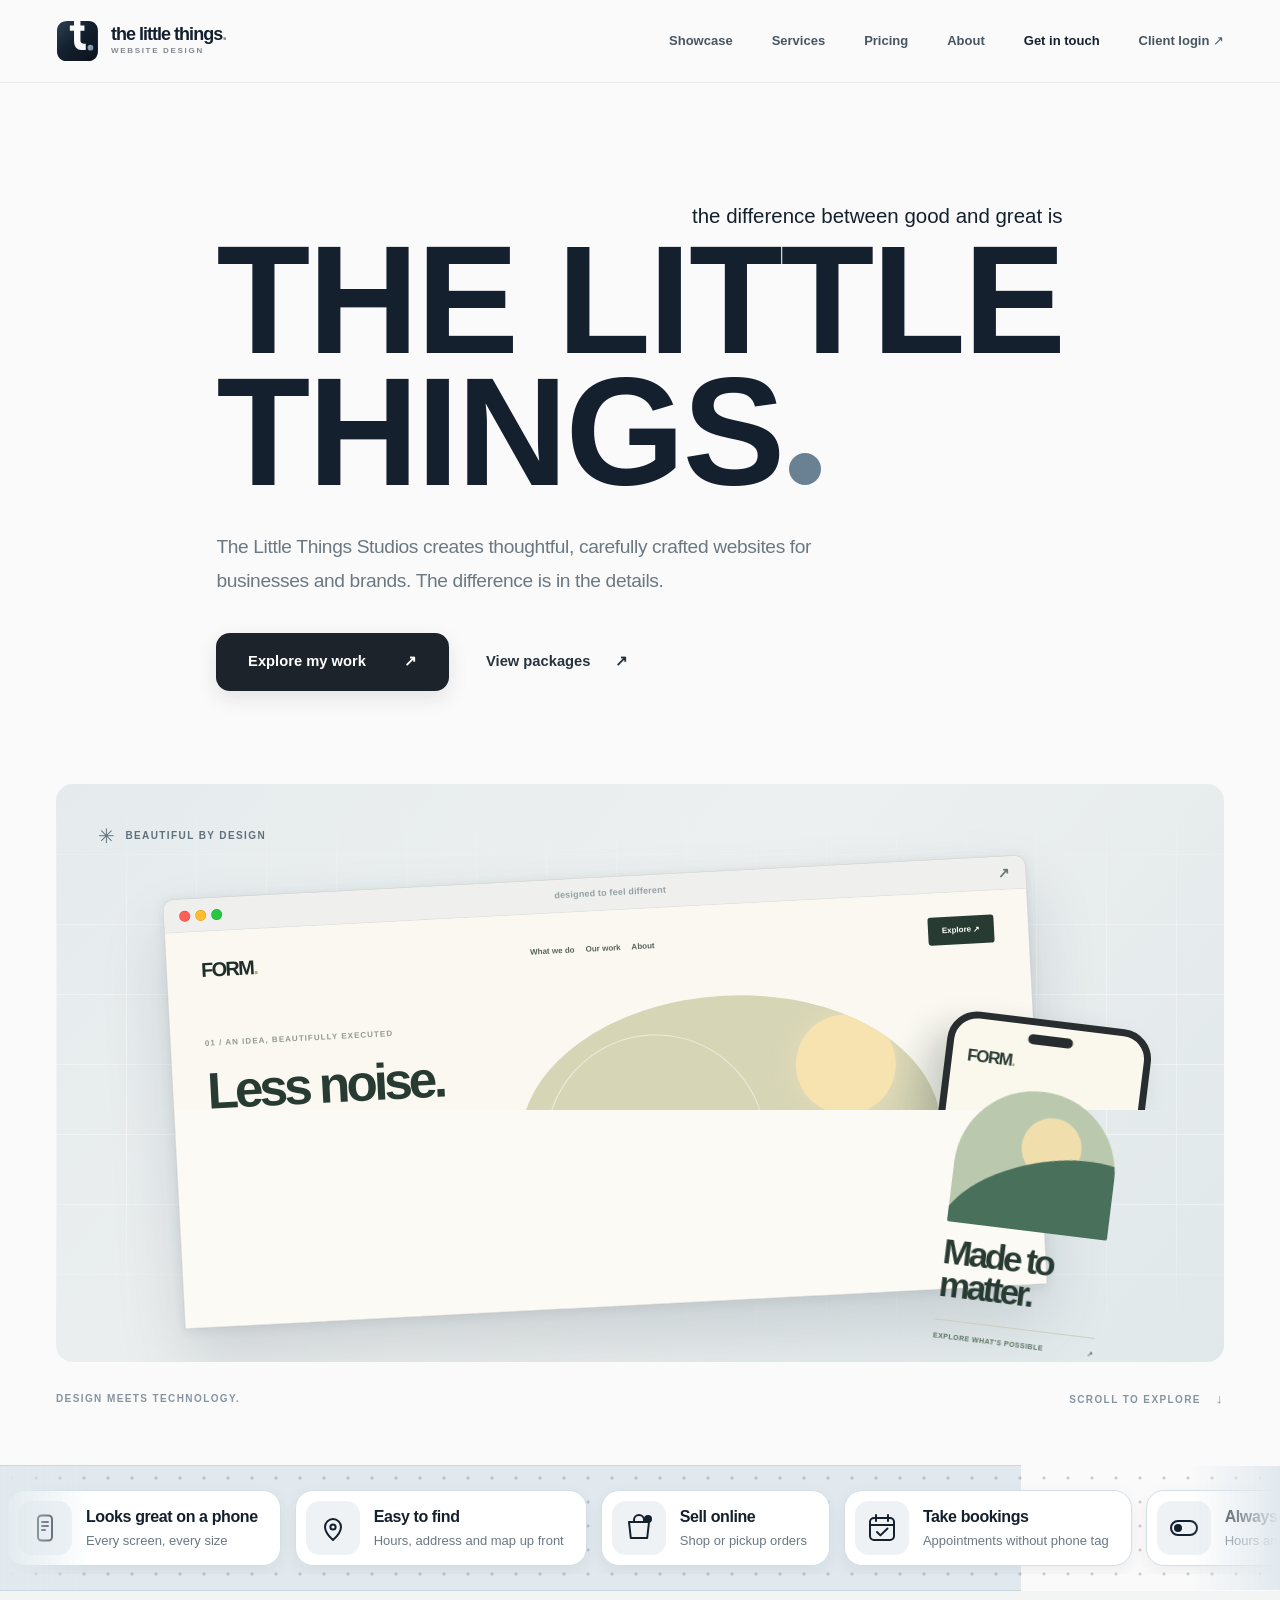
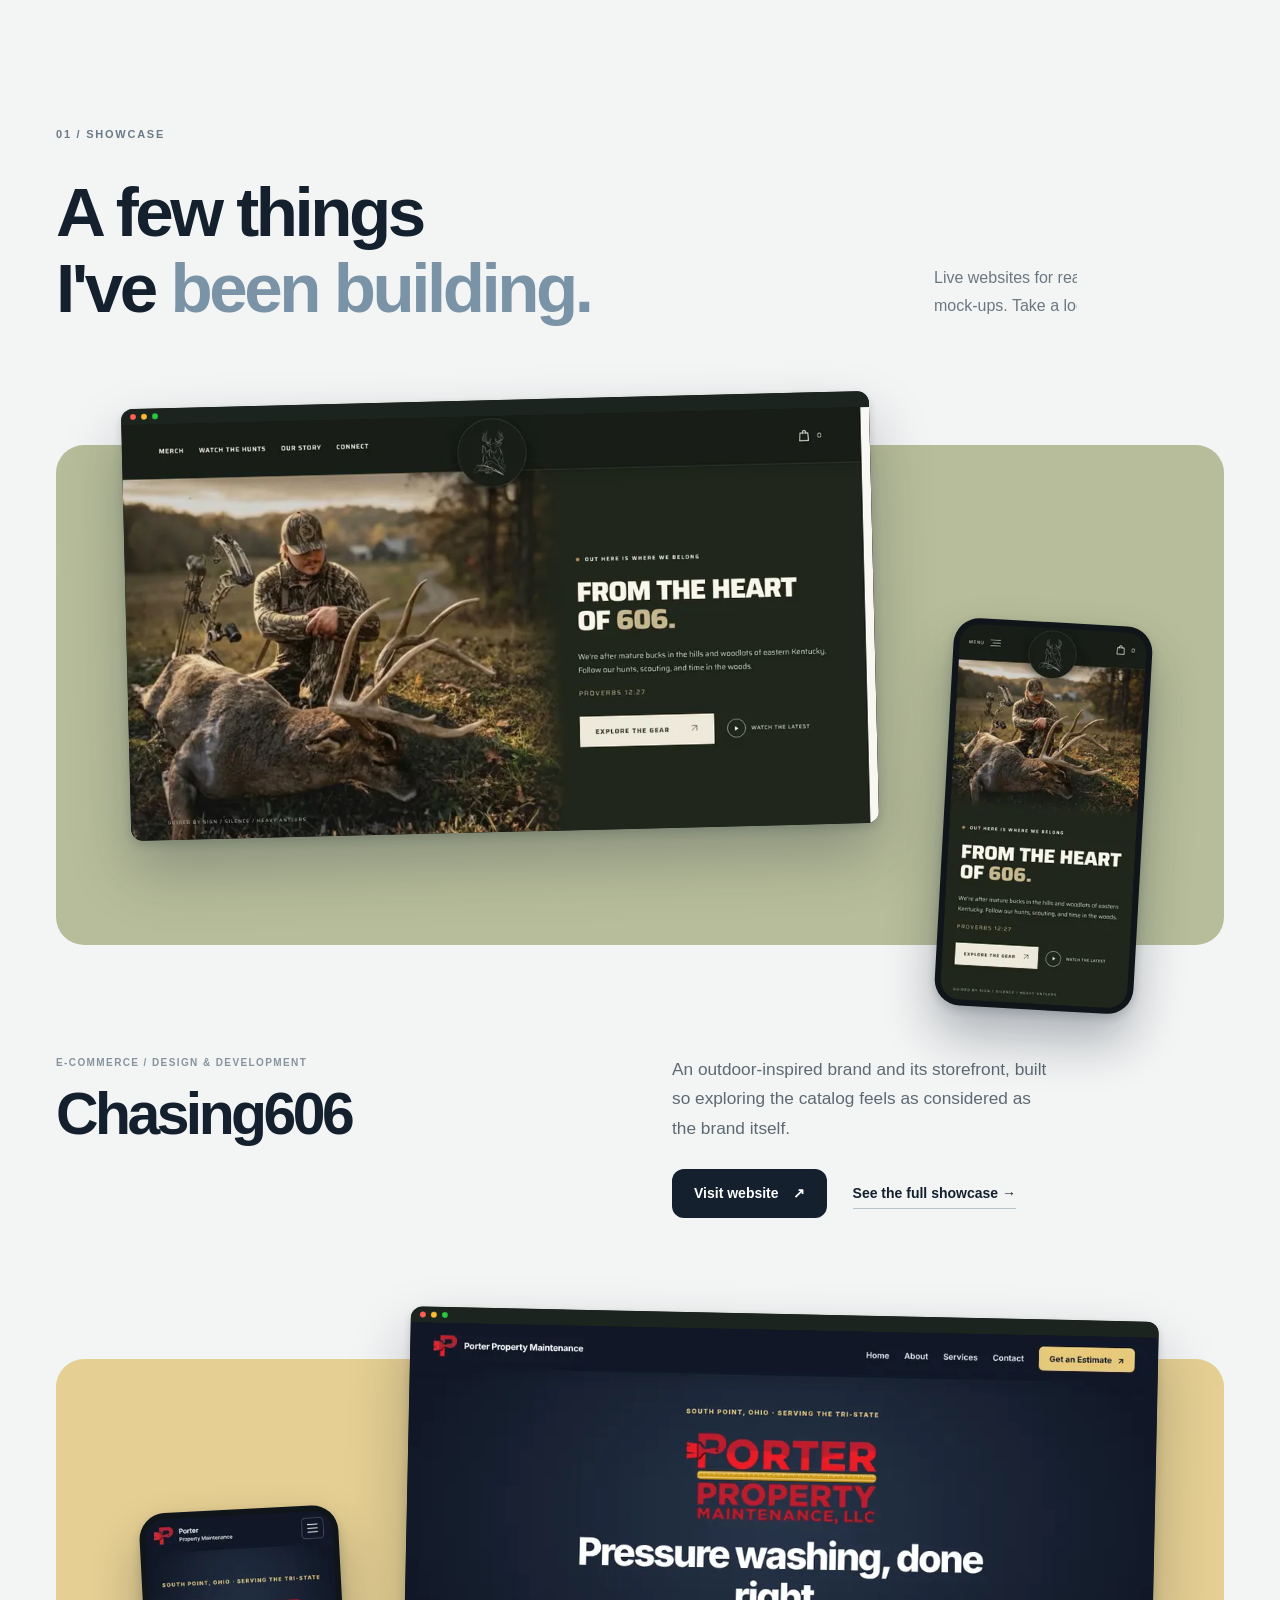
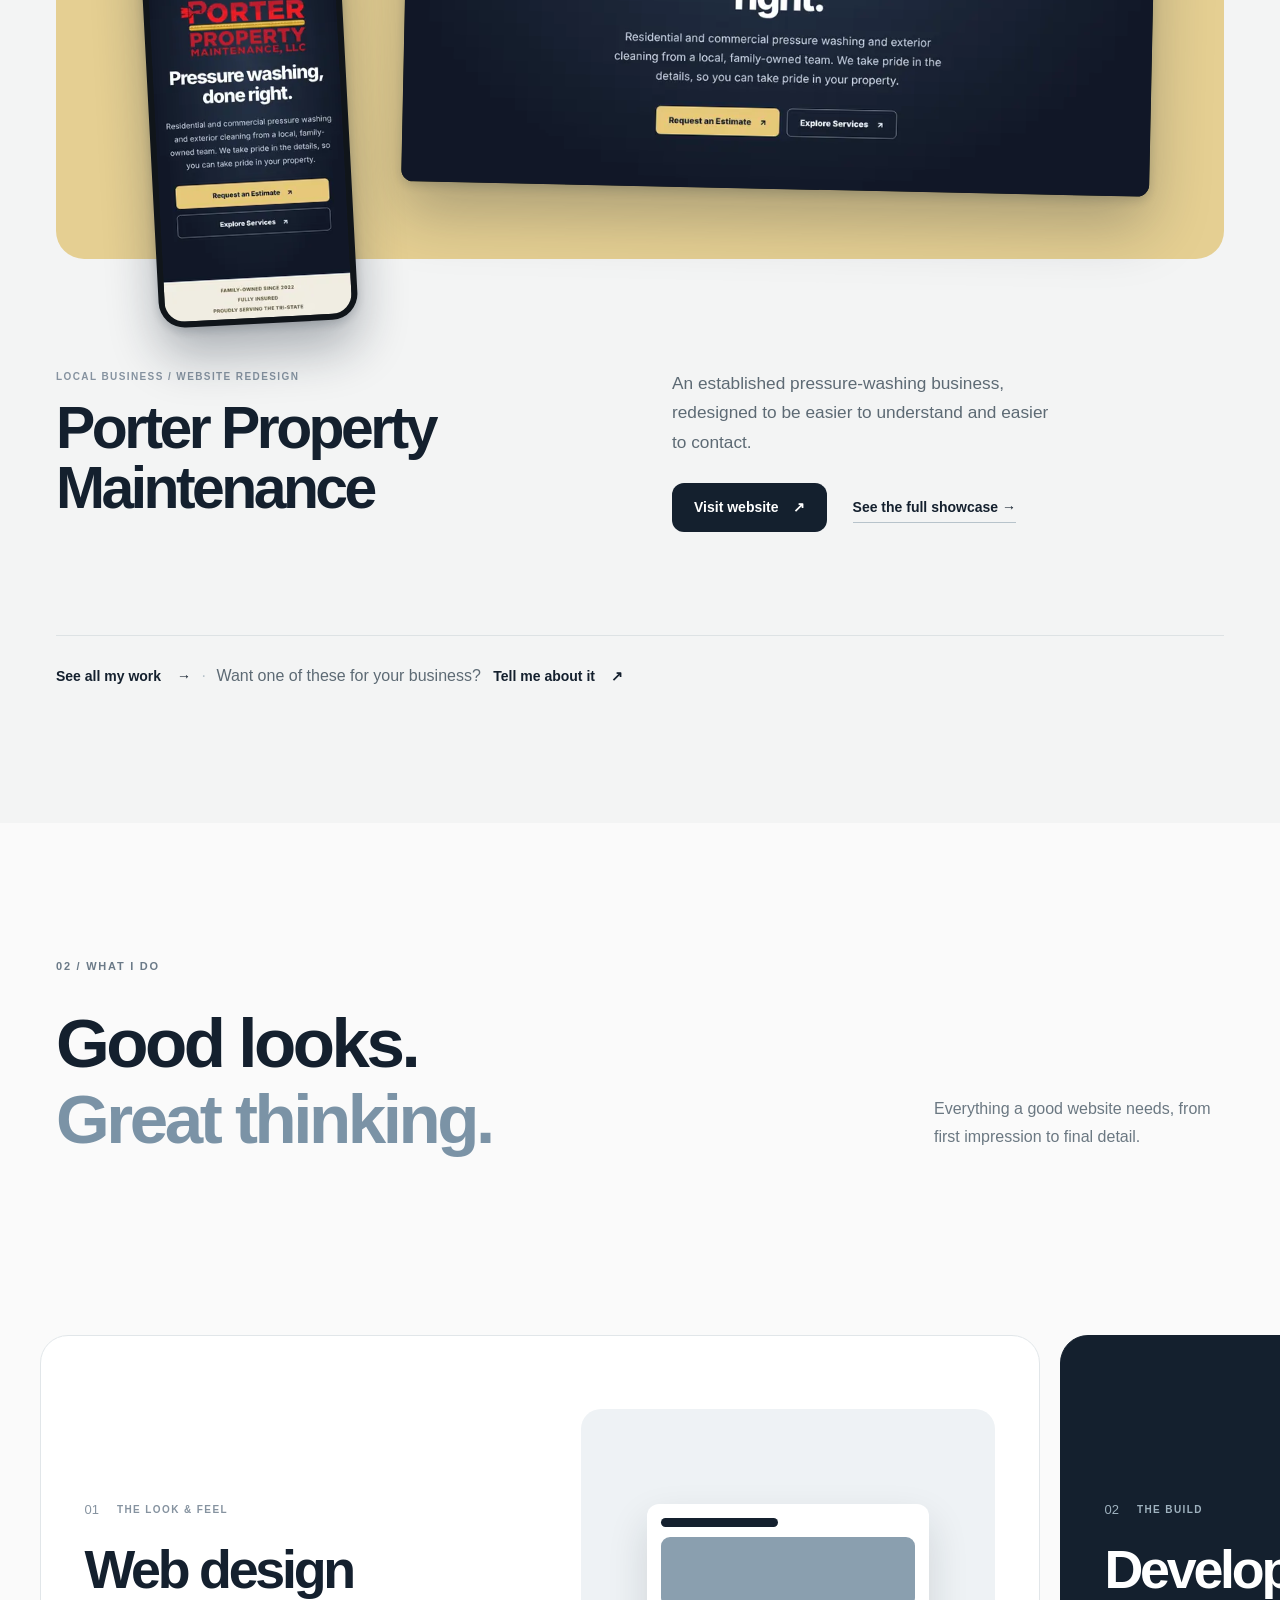
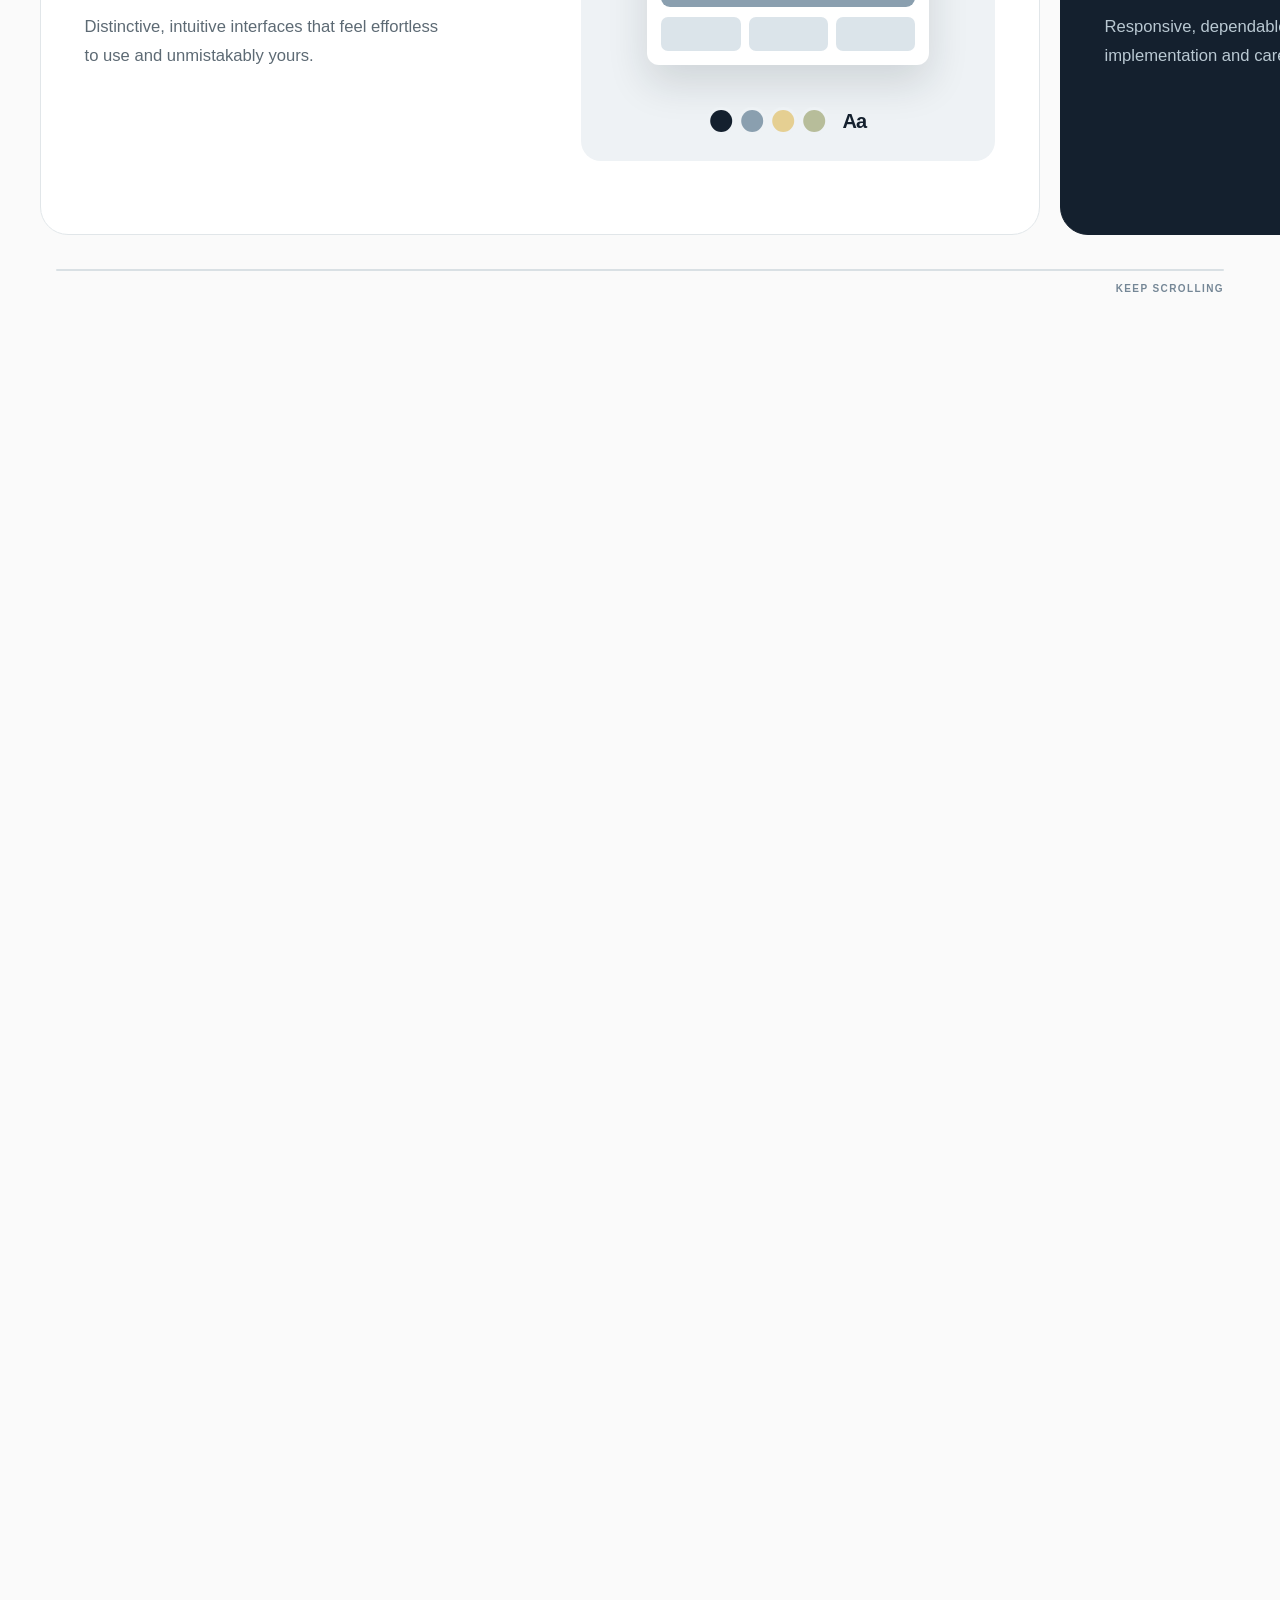
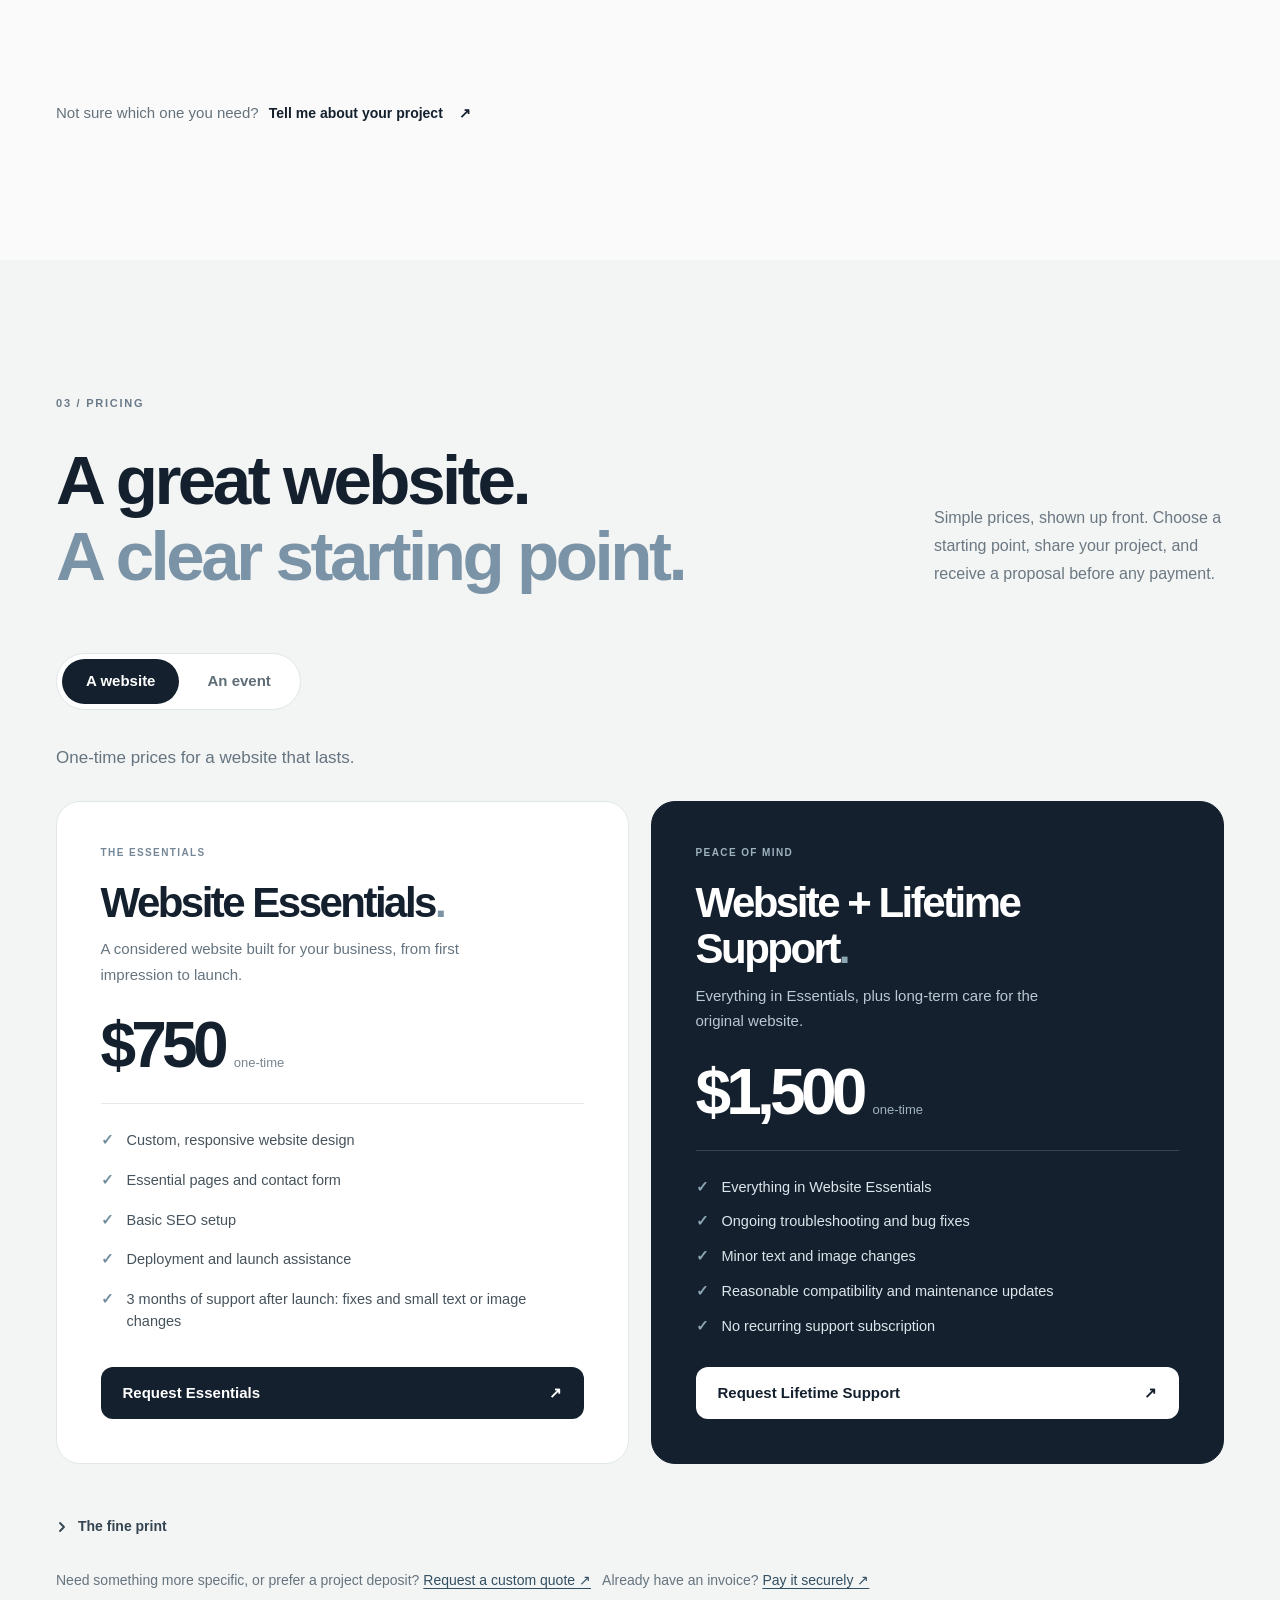
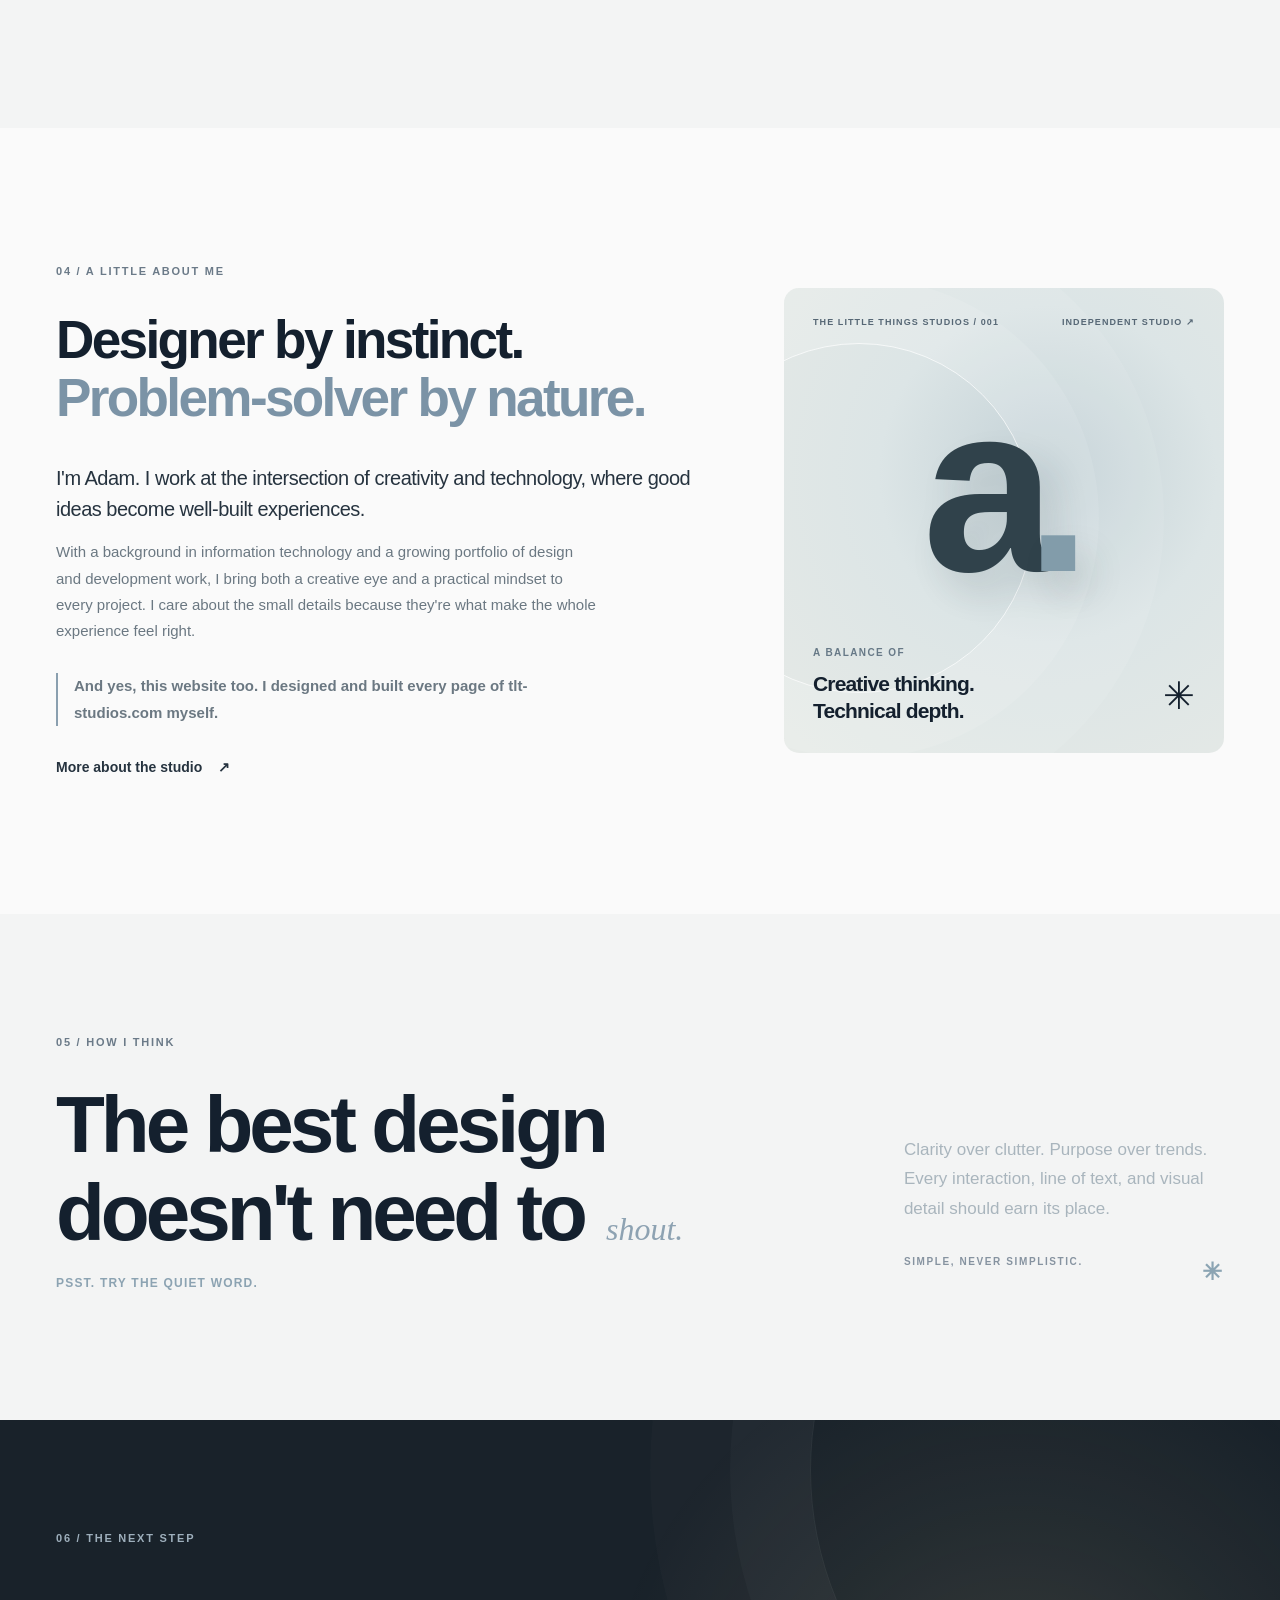
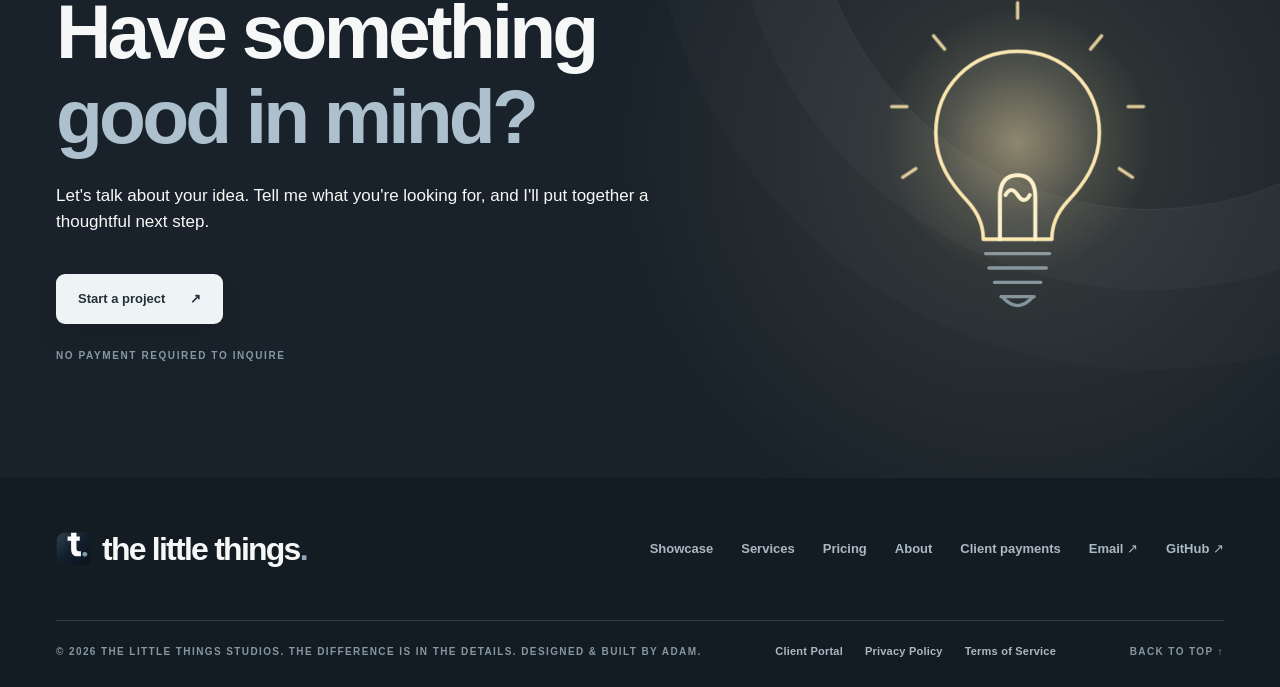
==== index.html @ 6a6cc3b9 "Home page Showcase links (header and footer) go to /work Co-Authored-By: Claude Sonnet 5.5 <noreply@" ====
<!doctype html>
<html lang="en">
<head>
  <meta charset="UTF-8" />
  <meta name="viewport" content="width=device-width, initial-scale=1.0" />
  <meta name="theme-color" content="#fafafa" />
  <meta name="description" content="The Little Things Studios is an independent web designer and developer creating thoughtful digital experiences for businesses, brands, and ideas." />
  <link rel="canonical" href="https://tlt-studios.com/" />
  <meta property="og:type" content="website" />
  <meta property="og:site_name" content="The Little Things Studios" />
  <meta property="og:url" content="https://tlt-studios.com/" />
  <meta property="og:title" content="The Little Things Studios | Website Design" />
  <meta property="og:description" content="The difference between good and great is the little things. Thoughtful websites, built with intention." />
  <meta property="og:image" content="https://tlt-studios.com/social-preview.png?v=5" />
  <meta property="og:image:secure_url" content="https://tlt-studios.com/social-preview.png?v=5" />
  <meta property="og:image:type" content="image/png" />
  <meta property="og:image:width" content="1200" />
  <meta property="og:image:height" content="630" />
  <meta property="og:image:alt" content="The Little Things Studios — The difference between good and great is the little things." />
  <meta name="twitter:card" content="summary_large_image" />
  <meta name="twitter:title" content="The Little Things Studios | Website Design" />
  <meta name="twitter:description" content="The difference between good and great is the little things. Thoughtful websites, built with intention." />
  <meta name="twitter:image" content="https://tlt-studios.com/social-preview.png?v=5" />
  <link rel="icon" href="/favicon.svg?v=3" type="image/svg+xml" />
  <link rel="apple-touch-icon" sizes="180x180" href="/apple-touch-icon.png?v=4" />
  <link rel="stylesheet" href="/styles.css?v=20261025-showcase-slim" />
  <title>The Little Things Studios | Design & Development</title>
</head>
<body>
  <a class="skip-link" href="#main">Skip to content</a>

  <header class="site-header" id="site-header">
    <div class="header-inner container">
      <a class="brand" href="#top" aria-label="The Little Things Studios, back to top">
        <img class="brand-symbol" src="/favicon.svg?v=3" alt="" aria-hidden="true" width="43" height="43" />
        <span class="brand-copy">
          <span class="brand-name">the little things<span class="brand-name-dot">.</span></span>
          <span class="brand-descriptor">WEBSITE DESIGN</span>
        </span>
      </a>

      <nav class="nav" id="primary-navigation" aria-label="Main navigation">
        <a class="nav-link" href="/work">Showcase</a>
        <a class="nav-link" href="#services">Services</a>
        <a class="nav-link" href="#packages">Pricing</a>
        <a class="nav-link" href="/about.html">About</a>
        <a class="nav-link nav-contact" href="/contact.html">Get in touch</a>
        <a class="nav-link nav-portal" href="https://portal.tlt-studios.com/">Client login <span aria-hidden="true">↗</span></a>
      </nav>

      <button class="menu-toggle" id="menu-toggle" type="button" aria-label="Open menu" aria-expanded="false" aria-controls="primary-navigation">
        <span></span><span></span>
      </button>
    </div>
  </header>
  <div class="menu-scrim" id="menu-scrim" aria-hidden="true"></div>

  <main id="main">
    <section class="hero section" id="top" aria-labelledby="hero-title">
      <div class="container">
        <div class="hero-content">
          <h1 id="hero-title" class="hero-title-stacked"><span class="hero-lead-in">the difference between good and great is</span><span class="hero-main-line"><span class="hero-main-first">THE <span class="hero-word-little">LITTLE</span></span><span class="hero-main-second">THINGS<span class="hero-period">.</span></span></span></h1>
          <p class="hero-description">The Little Things Studios creates thoughtful, carefully crafted websites for businesses and brands. The difference is in the details.</p>
          <div class="hero-actions">
            <a class="button button-primary" href="#work">Explore my work <span aria-hidden="true">↗</span></a>
            <a class="button button-text" href="#packages">View packages <span aria-hidden="true">↗</span></a>
          </div>
        </div>

        <div class="hero-showcase reveal" aria-label="A visual preview of creative website design">
          <div class="showcase-grid" aria-hidden="true"></div>
          <div class="showcase-note showcase-note-top"><span class="mini-star" aria-hidden="true">✳</span> BEAUTIFUL BY DESIGN</div>
          <div class="showcase-window">
            <div class="window-topbar">
              <span class="window-dots" aria-hidden="true"><i></i><i></i><i></i></span>
              <span>designed to feel different</span>
              <span class="window-topbar-right" aria-hidden="true">↗</span>
            </div>
            <div class="window-content">
              <div class="window-content-top">
                <span class="window-logotype">FORM<span>.</span></span>
                <span class="window-navitem">What we do &nbsp; &nbsp; Our work &nbsp; &nbsp; About</span>
                <span class="window-mini-button">Explore ↗</span>
              </div>
              <div class="window-feature">
                <span class="window-index">01 / AN IDEA, BEAUTIFULLY EXECUTED</span>
                <h2>Less noise.<br /><em>More meaning.</em></h2>
                <p>A little simplicity goes a long way.</p>
                <div class="window-art" aria-hidden="true">
                  <span class="art-sun"></span>
                  <span class="art-arch art-arch-a"></span>
                  <span class="art-arch art-arch-b"></span>
                  <span class="art-orbit"></span>
                </div>
              </div>
              <div class="window-bottom">
                <span>CREATIVE THINKING / CONSIDERED BUILDING</span>
                <span>SCROLL TO EXPLORE &nbsp; ↓</span>
              </div>
            </div>
          </div>
          <div class="showcase-mobile" aria-hidden="true">
            <span class="mobile-speaker"></span>
            <span class="mobile-logo">FORM<span>.</span></span>
            <span class="mobile-art"><span class="mobile-sun"></span><span class="mobile-hill"></span></span>
            <span class="mobile-headline">Made to<br />matter.</span>
            <span class="mobile-rule"></span>
            <span class="mobile-bottom">EXPLORE WHAT'S POSSIBLE <span>↗</span></span>
          </div>
          
        </div>
        <div class="hero-footnote"><span>DESIGN MEETS TECHNOLOGY.</span><a href="#work">SCROLL TO EXPLORE <span aria-hidden="true">↓</span></a></div>
      </div>
    </section>


    <div class="specs" aria-label="What every site comes with: looks great on a phone, easy to find, selling online, bookings, always up to date, quick to load, lasting care, your own address, and messages that reach you.">
      <span class="specs-dots" aria-hidden="true"></span>
      <div class="specs-viewport"><div class="specs-slide"><div class="specs-track"><ul class="specs-group"><li class="spec"><span class="spec-art"><svg class="v v-phone" viewBox="0 0 32 32" width="32" height="32" fill="none" stroke="currentColor" stroke-width="2" stroke-linecap="round" stroke-linejoin="round" aria-hidden="true"><rect x="9" y="3.5" width="14" height="25" rx="3.5"/><path class="v-bar" d="M13 10h6M13 14h6M13 18h3"/></svg></span><span class="spec-text"><strong>Looks great on a phone</strong><small>Every screen, every size</small></span></li><li class="spec"><span class="spec-art"><svg class="v v-find" viewBox="0 0 32 32" width="32" height="32" fill="none" stroke="currentColor" stroke-width="2" stroke-linecap="round" stroke-linejoin="round" aria-hidden="true"><path class="v-pin" d="M16 28s8-7.2 8-13a8 8 0 1 0-16 0c0 5.8 8 13 8 13z"/><circle class="v-pin-dot" cx="16" cy="15" r="2.6"/></svg></span><span class="spec-text"><strong>Easy to find</strong><small>Hours, address and map up front</small></span></li><li class="spec"><span class="spec-art"><svg class="v v-bag" viewBox="0 0 32 32" width="32" height="32" fill="none" stroke="currentColor" stroke-width="2" stroke-linecap="round" stroke-linejoin="round" aria-hidden="true"><path d="M6 10h20l-1.8 16H7.8z"/><path d="M11 10V8a5 5 0 0 1 10 0v2"/><circle class="v-badge" cx="25" cy="7" r="4" fill="currentColor" stroke="none"/></svg></span><span class="spec-text"><strong>Sell online</strong><small>Shop or pickup orders</small></span></li><li class="spec"><span class="spec-art"><svg class="v v-cal" viewBox="0 0 32 32" width="32" height="32" fill="none" stroke="currentColor" stroke-width="2" stroke-linecap="round" stroke-linejoin="round" aria-hidden="true"><rect x="4" y="6" width="24" height="22" rx="4"/><path d="M4 13h24M10 3v6M22 3v6"/><path class="v-check" d="M11 20l3.4 3.4L21.5 16.5"/></svg></span><span class="spec-text"><strong>Take bookings</strong><small>Appointments without phone tag</small></span></li><li class="spec"><span class="spec-art"><svg class="v v-switch" viewBox="0 0 32 32" width="32" height="32" fill="none" stroke="currentColor" stroke-width="2" stroke-linecap="round" stroke-linejoin="round" aria-hidden="true"><rect x="3" y="9" width="26" height="14" rx="7" class="v-track"/><circle class="v-knob" cx="10" cy="16" r="4" fill="currentColor" stroke="none"/></svg></span><span class="spec-text"><strong>Always up to date</strong><small>Hours and specials, changed in minutes</small></span></li><li class="spec"><span class="spec-art"><svg class="v v-speed" viewBox="0 0 32 32" width="32" height="32" fill="none" stroke="currentColor" stroke-width="2" stroke-linecap="round" stroke-linejoin="round" aria-hidden="true"><path d="M4 20a12 12 0 0 1 24 0"/><path class="v-needle" d="M16 20l6-7"/><circle cx="16" cy="20" r="1.8" fill="currentColor" stroke="none"/></svg></span><span class="spec-text"><strong>Quick to load</strong><small>No waiting around</small></span></li><li class="spec"><span class="spec-art"><svg class="v v-care" viewBox="0 0 32 32" width="32" height="32" fill="none" stroke="currentColor" stroke-width="2" stroke-linecap="round" stroke-linejoin="round" aria-hidden="true"><path class="v-heart" d="M16 27S4 19.5 4 11.5A6.5 6.5 0 0 1 16 8a6.5 6.5 0 0 1 12 3.5C28 19.5 16 27 16 27z"/></svg></span><span class="spec-text"><strong>Care that lasts</strong><small>Fixes and small changes, for good</small></span></li><li class="spec"><span class="spec-art"><svg class="v v-globe" viewBox="0 0 32 32" width="32" height="32" fill="none" stroke="currentColor" stroke-width="2" stroke-linecap="round" stroke-linejoin="round" aria-hidden="true"><circle cx="16" cy="16" r="12"/><path d="M4 16h24M16 4c-4 4-4 20 0 24M16 4c4 4 4 20 0 24"/></svg></span><span class="spec-text"><strong>Your own address</strong><small>yourbusiness.com, in your account</small></span></li><li class="spec"><span class="spec-art"><svg class="v v-mail" viewBox="0 0 32 32" width="32" height="32" fill="none" stroke="currentColor" stroke-width="2" stroke-linecap="round" stroke-linejoin="round" aria-hidden="true"><rect x="3" y="7" width="26" height="18" rx="4"/><path d="M5 10l11 8 11-8"/><circle class="v-ping" cx="27" cy="7" r="3.5" fill="currentColor" stroke="none"/></svg></span><span class="spec-text"><strong>Messages that reach you</strong><small>A contact form that works</small></span></li></ul></div></div></div>
    </div>

    <section class="work-section section section-muted" id="work" aria-labelledby="work-title">
      <div class="container">
        <div class="section-heading reveal">
          <div><p class="eyebrow section-kicker">01 / SHOWCASE</p><h2 id="work-title">A few things<br />I've <span class="text-secondary">been building.</span></h2></div>
          <p>Live websites for real businesses, not mock-ups. Take a look around each one.</p>
        </div>
        <!-- To add a project: copy one of the <article class="spread"> blocks, give it a new id, set --panel on it,
             and swap in two screenshots (a wide one and a phone one) in /images/work/. -->
        <div class="spreads">
          <article class="spread spread--chasing reveal" id="work-chasing606" style="--panel:#b7bd9a">
            <div class="spread-stage">
              <div class="spread-browser"><span class="spread-bar" aria-hidden="true"><i></i><i></i><i></i></span><img src="/images/work/chasing-desktop-960.webp" srcset="/images/work/chasing-desktop-640.webp 640w, /images/work/chasing-desktop-960.webp 960w, /images/work/chasing-desktop.webp 1280w" sizes="(max-width:800px) 78vw, 62vw" width="1280" height="712" loading="lazy" decoding="async" alt="The Chasing606 homepage: a bowhunter kneeling beside a mature buck, with the headline “From the heart of 606.”"></div>
              <div class="spread-phone"><img src="/images/work/chasing-phone-400.webp" srcset="/images/work/chasing-phone-240.webp 240w, /images/work/chasing-phone-400.webp 400w, /images/work/chasing-phone.webp 780w" sizes="(max-width:800px) 24vw, 190px" width="780" height="1572" loading="lazy" decoding="async" alt="The Chasing606 homepage on a phone"></div>
            </div>
            <div class="spread-copy">
              <div><p class="project-meta">E-COMMERCE / DESIGN &amp; DEVELOPMENT</p><h3>Chasing606</h3></div>
              <div>
                <p class="work-summary">An outdoor-inspired brand and its storefront, built so exploring the catalog feels as considered as the brand itself.</p>
                <div class="work-actions">
                  <a class="work-visit" href="https://chasing606.adkins-adam04.workers.dev/" target="_blank" rel="noopener noreferrer">Visit website <span aria-hidden="true">↗</span></a>
                  <a class="project-view" href="/work/chasing606.html">See the full showcase <span aria-hidden="true">→</span></a>
                </div>
              </div>
            </div>
          </article>
          <article class="spread spread--porter reveal" id="work-porter" style="--panel:#e5cf92">
            <div class="spread-stage">
              <div class="spread-browser"><span class="spread-bar" aria-hidden="true"><i></i><i></i><i></i></span><img src="/images/work/porter-desktop-960.webp" srcset="/images/work/porter-desktop-640.webp 640w, /images/work/porter-desktop-960.webp 960w, /images/work/porter-desktop.webp 1280w" sizes="(max-width:800px) 78vw, 62vw" width="1280" height="786" loading="lazy" decoding="async" alt="The Porter Property Maintenance homepage: “Pressure washing, done right.” with a request-an-estimate button"></div>
              <div class="spread-phone"><img src="/images/work/porter-phone-400.webp" srcset="/images/work/porter-phone-240.webp 240w, /images/work/porter-phone-400.webp 400w, /images/work/porter-phone.webp 780w" sizes="(max-width:800px) 24vw, 190px" width="780" height="1688" loading="lazy" decoding="async" alt="The Porter Property Maintenance homepage on a phone"></div>
            </div>
            <div class="spread-copy">
              <div><p class="project-meta">LOCAL BUSINESS / WEBSITE REDESIGN</p><h3>Porter Property Maintenance</h3></div>
              <div>
                <p class="work-summary">An established pressure-washing business, redesigned to be easier to understand and easier to contact.</p>
                <div class="work-actions">
                  <a class="work-visit" href="https://porterpm.com/" target="_blank" rel="noopener noreferrer">Visit website <span aria-hidden="true">↗</span></a>
                  <a class="project-view" href="/work/porter.html">See the full showcase <span aria-hidden="true">→</span></a>
                </div>
              </div>
            </div>
          </article>
        </div>
        <p class="spreads-next reveal"><a class="inline-link spreads-all" href="/work">See all my work <span aria-hidden="true">→</span></a><span class="spreads-sep"> · </span>Want one of these for your business? <a class="inline-link" href="/contact.html">Tell me about it <span aria-hidden="true">↗</span></a></p>
      </div>
    </section>

    <section class="services-section section" id="services" aria-labelledby="services-title">
      <div class="container">
        <div class="section-heading section-heading-tight reveal">
          <div><p class="eyebrow section-kicker">02 / WHAT I DO</p><h2 id="services-title">Good looks.<br /><span class="text-secondary">Great thinking.</span></h2></div>
          <p>Everything a good website needs, from first impression to final detail.</p>
        </div>
        <div class="hs" id="services-scroll">
          <div class="hs-stage">
            <div class="hs-track">
          <article class="hs-panel hs-light">
            <div class="hs-copy"><span class="hs-top"><span class="service-index">01</span><span class="service-tag">THE LOOK &amp; FEEL</span></span><h3>Web design</h3><p>Distinctive, intuitive interfaces that feel effortless to use and unmistakably yours.</p></div>
            <div class="art art-design" aria-hidden="true">
              <div class="ad-page"><span class="ad-bar"></span><span class="ad-hero"></span><span class="ad-cards"><i></i><i></i><i></i></span></div>
              <div class="ad-swatches"><i style="background:#14202e"></i><i style="background:#8a9faf"></i><i style="background:#e5cf92"></i><i style="background:#b7bd9a"></i><b>Aa</b></div>
            </div>
          </article>
          <article class="hs-panel hs-dark">
            <div class="hs-copy"><span class="hs-top"><span class="service-index">02</span><span class="service-tag">THE BUILD</span></span><h3>Development</h3><p>Responsive, dependable websites with clean implementation and careful attention to detail.</p></div>
            <div class="art art-code" aria-hidden="true">
              <div class="ac-bar"><i></i><i></i><i></i><span>index.html</span></div>
              <pre class="ac-body"><span class="l1"><b>&lt;main</b> <em>class</em>=<u>"home"</u><b>&gt;</b></span><span class="l2">  <b>&lt;h1&gt;</b>Your name here<b>&lt;/h1&gt;</b></span><span class="l3">  <b>&lt;form</b> <em>action</em>=<u>"/api/contact"</u><b>&gt;</b></span><span class="l4">    <b>&lt;button&gt;</b>Say hello<b>&lt;/button&gt;</b></span><span class="l5">  <b>&lt;/form&gt;</b></span><span class="l6"><b>&lt;/main&gt;</b><i class="ac-caret"></i></span></pre>
              <span class="ac-ok">200 OK</span>
            </div>
          </article>
          <article class="hs-panel hs-tint">
            <div class="hs-copy"><span class="hs-top"><span class="service-index">03</span><span class="service-tag">THE NEXT CHAPTER</span></span><h3>Redesign &amp; refinement</h3><p>A considered refresh for websites that have outgrown their original look or functionality.</p></div>
            <div class="art art-redo" aria-hidden="true">
              <div class="ar-old">
                <p class="ro-nav"><u>Home</u> | <u>About Us</u> | <u>Services</u> | <u>Contact</u></p>
                <h4>Welcome to Our Website</h4>
                <div class="ro-row"><span class="ro-img">image</span><p>We are a company. We offer many services. Please look around our website and contact us for more information about what we do.</p></div>
                <p class="ro-text">Copyright 2009. All rights reserved. Best viewed in Internet Explorer.</p>
                <span class="ro-btn">Submit</span>
              </div>
              <div class="ar-slide">
                <div class="ar-new">
                  <p class="rn-nav"><b></b><span>Work</span><span>About</span><em>Get in touch</em></p>
                  <div class="rn-hero"><h4>Your business, beautifully online<i>.</i></h4><p>Clear, fast and made to be remembered.</p><span class="rn-btn">Start a project ↗</span></div>
                  <div class="rn-cards"><i></i><i></i><i></i></div>
                </div>
              </div>
              <div class="ar-rail"><span class="ar-handle"></span></div>
              <span class="ar-tag ar-tag-old">BEFORE</span><span class="ar-tag ar-tag-new">AFTER</span>
            </div>
          </article>
          <article class="hs-panel hs-light">
            <div class="hs-copy"><span class="hs-top"><span class="service-index">04</span><span class="service-tag">SUPPORT THAT LASTS</span></span><h3>Lifetime website care</h3><p>Optional long-term troubleshooting, minor content changes, and compatibility upkeep for the original website, included with the Lifetime Support package.</p></div>
            <div class="art art-care" aria-hidden="true">
              <p class="aw-head">Included with Lifetime Support</p>
              <ul><li><i></i>Troubleshooting</li><li><i></i>Minor content changes</li><li><i></i>Compatibility upkeep</li></ul>
              <img class="aw-wrench" src="/images/wrench.webp" width="48" height="34" alt="">
            </div>
          </article>
            </div>
            <div class="hs-progress" aria-hidden="true"><span class="hs-fill"></span><span class="hs-hint">Keep scrolling</span></div>
          </div>
        </div>
        <p class="services-cta reveal">Not sure which one you need? <a class="inline-link" href="/contact.html">Tell me about your project <span aria-hidden="true">↗</span></a></p>
      </div>
    </section>

    <section class="packages-section section section-muted" id="packages" aria-labelledby="packages-title">
      <div class="container">
        <div class="section-heading reveal">
          <div><p class="eyebrow section-kicker">03 / PRICING</p><h2 id="packages-title">A great website.<br /><span class="text-secondary">A clear starting point.</span></h2></div>
          <p>Simple prices, shown up front. Choose a starting point, share your project, and receive a proposal before any payment.</p>
        </div>
        <div class="price-tabs reveal" role="tablist" aria-label="What are you planning?" hidden>
          <span class="price-pill" aria-hidden="true"></span>
          <button class="price-tab" role="tab" type="button" id="tab-website" aria-controls="panel-website" aria-selected="true">A website</button>
          <button class="price-tab" role="tab" type="button" id="tab-event" aria-controls="panel-event" aria-selected="false" tabindex="-1">An event</button>
        </div>
        <div class="price-viewport reveal"><div class="price-track">
        <div class="price-panel" id="panel-website" role="tabpanel" aria-labelledby="tab-website">
          <p class="price-intro">One-time prices for a website that lasts.</p>
          <div class="price-grid">
            <article class="price-card">
              <p class="price-label">THE ESSENTIALS</p>
              <h3>Website Essentials<span class="package-period">.</span></h3>
              <p class="price-summary">A considered website built for your business, from first impression to launch.</p>
              <p class="price-amount"><span>$750</span><small>one-time</small></p>
              <ul class="price-features"><li>Custom, responsive website design</li><li>Essential pages and contact form</li><li>Basic SEO setup</li><li>Deployment and launch assistance</li><li>3 months of support after launch: fixes and small text or image changes</li></ul>
              <a class="price-button" href="/contact.html?package=essential">Request Essentials <span aria-hidden="true">↗</span></a>
            </article>
            <article class="price-card is-featured">
              <p class="price-label">PEACE OF MIND</p>
              <h3>Website + Lifetime Support<span class="package-period">.</span></h3>
              <p class="price-summary">Everything in Essentials, plus long-term care for the original website.</p>
              <p class="price-amount"><span>$1,500</span><small>one-time</small></p>
              <ul class="price-features"><li>Everything in Website Essentials</li><li>Ongoing troubleshooting and bug fixes</li><li>Minor text and image changes</li><li>Reasonable compatibility and maintenance updates</li><li>No recurring support subscription</li></ul>
              <a class="price-button" href="/contact.html?package=lifetime">Request Lifetime Support <span aria-hidden="true">↗</span></a>
            </article>
          </div>
        </div>
        <div class="price-panel" id="panel-event" role="tabpanel" aria-labelledby="tab-event">
          <p class="price-intro">For anything with a date on it: a wedding, a reunion, a fundraiser, your church’s VBS. Pay once to set it up, then only for the months it’s live. Between events it rests, kept and ready, and comes back updated whenever you renew.</p>
          <div class="price-grid">
            <article class="price-card">
              <p class="price-label">ONE PAGE</p>
              <h3>Event Page<span class="package-period">.</span></h3>
              <p class="price-summary">Details, schedule, map and photos on a single page.</p>
              <p class="price-amount"><span>$150</span><small>setup, then $15 a month live</small></p>
              <ul class="price-features"><li>One page: details, schedule, map and photos</li><li>RSVP or sign-up link</li><li>Small updates included while it’s live</li><li>Renew any time; updates included, no setup fee again</li></ul>
              <p class="price-example">A 2-month VBS page: $180 the first year, $30 each year after.</p><a class="price-button" href="/contact.html?package=event-page">Request an Event Page <span aria-hidden="true">↗</span></a>
            </article>
            <article class="price-card is-featured">
              <p class="price-label">UP TO 3 PAGES · GREAT FOR WEDDINGS</p>
              <h3>Event Site<span class="package-period">.</span></h3>
              <p class="price-summary">Your story, the day, travel and more, with a photo gallery.</p>
              <p class="price-amount"><span>$250</span><small>setup, then $20 a month live</small></p>
              <ul class="price-features"><li>Up to 3 pages: your story, the day, travel and more</li><li>RSVP link and photo gallery</li><li>Small updates included while it’s live</li><li>Renew any time; updates included, no setup fee again</li></ul>
              <p class="price-example">A wedding site live for 6 months: $370 in total.</p><a class="price-button" href="/contact.html?package=event-site">Request an Event Site <span aria-hidden="true">↗</span></a>
            </article>
          </div>
        </div>
        </div></div>
        <div class="price-fine reveal">
          <button class="price-fine-toggle" type="button" aria-expanded="false" aria-controls="price-fine-body"><svg viewBox="0 0 12 12" width="12" height="12" aria-hidden="true"><path d="M4 2l4 4-4 4" fill="none" stroke="currentColor" stroke-width="1.8" stroke-linecap="round" stroke-linejoin="round"/></svg>The fine print</button>
          <div class="price-fine-body" id="price-fine-body"><div class="price-fine-inner">
          <p><strong>Event websites.</strong> The setup fee is paid once. Months are paid ahead, only for the time you want the site live, with no subscription and nothing charged automatically. When the paid months end, the site rests: it goes offline but is kept, and you can renew from your client portal whenever you need it again.</p>
          <p><strong>After your included support.</strong> When Website Essentials’ 3 months of support end, you can request changes from your client portal (quoted from $50, depending on the work) or upgrade to Lifetime Support for $750, the difference between the two packages.</p>
          <p><strong>About lifetime support.</strong> Support applies to the original delivered website while it remains operational and The Little Things Studios continues providing website services. It covers reasonable troubleshooting, bug fixes, minor content changes, and compatibility maintenance, not unlimited development, major redesigns, new features, replacement websites, hosting, domains, or third-party fees. No guaranteed response time. Final scope and support terms are agreed in writing before work begins.</p>
          <p>Nothing here is an instant purchase. Submitting an inquiry does not charge you. I review your project and send an agreement and Stripe invoice after approval.</p>
        </div></div>
        </div>
        <p class="price-more reveal">Need something more specific, or prefer a project deposit? <a href="/contact.html">Request a custom quote ↗</a> Already have an invoice? <a href="/payments.html">Pay it securely ↗</a></p>
      </div>
    </section>

    <section class="about-section section" id="about" aria-labelledby="about-title">
      <div class="container about-layout">
        <div class="about-copy reveal">
          <p class="eyebrow section-kicker">04 / A LITTLE ABOUT ME</p>
          <h2 id="about-title">Designer by instinct.<br /><span class="text-secondary">Problem-solver by nature.</span></h2>
          <p class="about-lead">I'm Adam. I work at the intersection of creativity and technology, where good ideas become well-built experiences.</p>
          <p>With a background in information technology and a growing portfolio of design and development work, I bring both a creative eye and a practical mindset to every project. I care about the small details because they're what make the whole experience feel right.</p>
          <p class="about-built">And yes, this website too. I designed and built every page of tlt-studios.com myself.</p>
          <a class="inline-link" href="/about.html">More about the studio <span aria-hidden="true">↗</span></a>
        </div>
        <div class="about-visual reveal" aria-label="The Little Things Studios, design and technology">
          <div class="about-visual-top"><span>THE LITTLE THINGS STUDIOS / 001</span><span>INDEPENDENT STUDIO ↗</span></div>
          <div class="about-monogram">a<span>.</span></div>
          <div class="about-visual-bottom"><div><span class="about-visual-label">A BALANCE OF</span><strong>Creative thinking.<br />Technical depth.</strong></div><span class="about-visual-cross" aria-hidden="true">✳</span></div>
        </div>
      </div>
    </section>

    <section class="philosophy-section section section-muted" aria-labelledby="philosophy-title">
      <div class="container">
        <p class="eyebrow section-kicker reveal">05 / HOW I THINK</p>
        <div class="philosophy-layout reveal">
          <h2 id="philosophy-title">The best design<br />doesn't need to <em class="whisper" role="button" tabindex="0" aria-label="shout. Activate to make it louder.">shout.</em><span class="whisper-hint" aria-hidden="true">Psst. Try the quiet word.</span></h2>
          <div><p>Clarity over clutter. Purpose over trends. Every interaction, line of text, and visual detail should earn its place.</p><span class="philosophy-signoff">SIMPLE, NEVER SIMPLISTIC. <span aria-hidden="true">✳</span></span></div>
        </div>
      </div>
    </section>


    <section class="contact-section contact-teaser" id="contact" aria-labelledby="contact-title">
      <div class="idea-bulb reveal" aria-hidden="true">
        <svg viewBox="0 0 220 320" focusable="false">
          <defs>
            <radialGradient id="bulb-glow" cx="50%" cy="50%" r="50%">
              <stop offset="0" stop-color="#ffe8ad" stop-opacity=".42" />
              <stop offset=".55" stop-color="#ffe8ad" stop-opacity=".12" />
              <stop offset="1" stop-color="#ffe8ad" stop-opacity="0" />
            </radialGradient>
          </defs>
          <g class="bulb-outline" fill="none" stroke-linecap="round" stroke-linejoin="round" stroke-width="3">
            <path class="bulb-glass" d="M110 22C68 22 36 54 36 96c0 27 14 46 29 62 10 11 14 21 14 34h62c0-13 4-23 14-34 15-16 29-35 29-62 0-42-32-74-74-74z" />
            <path d="M79 192h62M81 205h58M84 218h52M89 231h42M95 244h30" />
            <path d="M96 244q14 16 28 0" />
            <path class="bulb-filament" d="M94 192v-38q0-20 16-20t16 20v38M99 152q5-9 11 0t11 0" />
          </g>
          <g class="bulb-lit" fill="none" stroke-linecap="round" stroke-linejoin="round">
            <circle class="bulb-halo" cx="110" cy="104" r="124" fill="url(#bulb-glow)" stroke="none" />
            <g class="bulb-lit-glass">
              <g stroke="#ffe8ad" stroke-width="3" opacity=".85">
                <path d="M110 -8v-14M44 20 34 8M176 20l10-12M10 72H-4M210 72h14M18 128l-12 8M202 128l12 8" />
              </g>
              <path stroke="#ffe8ad" stroke-width="3" d="M110 22C68 22 36 54 36 96c0 27 14 46 29 62 10 11 14 21 14 34h62c0-13 4-23 14-34 15-16 29-35 29-62 0-42-32-74-74-74z" />
            </g>
            <path class="bulb-lit-filament" stroke="#fff3cf" stroke-width="3.5" d="M94 192v-38q0-20 16-20t16 20v38M99 152q5-9 11 0t11 0" />
          </g>
        </svg>
      </div>
      <div class="container contact-inner reveal">
        <div class="contact-copy">
          <p class="eyebrow contact-kicker">06 / THE NEXT STEP</p>
          <h2 id="contact-title">Have something<br /><span>good in mind?</span></h2>
          <p>Let's talk about your idea. Tell me what you're looking for, and I'll put together a thoughtful next step.</p>
          <a class="button button-light" href="/contact.html">Start a project <span aria-hidden="true">↗</span></a>
          <span class="contact-footnote">NO PAYMENT REQUIRED TO INQUIRE</span>
        </div>
      </div>
    </section>

  </main>

  <footer class="site-footer">
    <div class="container footer-main"><a href="#top" class="footer-brand"><img class="footer-brand-icon" src="/favicon.svg?v=3" alt="" aria-hidden="true" width="36" height="36" /><span class="footer-brand-name">the little things<span>.</span></span></a><div class="footer-links"><a href="/work">Showcase</a><a href="#services">Services</a><a href="#packages">Pricing</a><a href="/about.html">About</a><a href="/payments.html">Client payments</a><a href="mailto:hello@tlt-studios.com">Email ↗</a><a href="https://github.com/adamadkins" target="_blank" rel="noopener noreferrer">GitHub ↗</a></div></div>
    <div class="container footer-bottom"><span>© <span id="year">2026</span> THE LITTLE THINGS STUDIOS. THE DIFFERENCE IS IN THE DETAILS. DESIGNED &amp; BUILT BY ADAM.</span><nav class="footer-legal" aria-label="Legal information"><a href="/client-portal">Client Portal</a><a href="/privacy.html">Privacy Policy</a><a href="/terms.html">Terms of Service</a></nav><a href="#top">BACK TO TOP ↑</a></div>
  </footer>

  <dialog class="case-dialog" id="case-dialog" aria-labelledby="case-title">
    <div class="dialog-inner">
      <button type="button" class="dialog-close" id="dialog-close" aria-label="Close project details"><span aria-hidden="true">×</span></button>
      <p class="eyebrow dialog-kicker" id="case-label">SELECTED WORK</p>
      <h2 id="case-title" tabindex="-1"></h2>
      <p class="dialog-summary" id="case-summary"></p>
      <div class="dialog-divider"></div>
      <h3>The project</h3>
      <p id="case-description"></p>
      <div class="dialog-chips" id="case-chips"></div>
      <a class="button button-primary dialog-repo" id="case-repo" href="#" target="_blank" rel="noopener noreferrer">Visit live website <span aria-hidden="true">↗</span></a>
    </div>
  </dialog>
  <script src="/script.js" defer></script>
<script src="/pricing-tabs.js" defer></script>
<script src="/specs-band.js" defer></script>
<script src="/alive.js" defer></script>
<script src="/services-scroll.js" defer></script>
<script src="/warm-images.js" defer></script>
<script src="/season.js" defer></script>
</body>
</html>
---- styles.css ----
/* Adam Adkins / independent design & development */
:root{
  color-scheme:light;
  --paper:#fafafa;--ink:#14202e;--muted:#6b717a;--line:#e4e7e9;
  --soft:#f1f3f4;--accent:#8a9faf;--accent-dark:#6a8194;
  --dark:#181f26;--ease:cubic-bezier(.22,1,.36,1);
  font-family:-apple-system,BlinkMacSystemFont,"Segoe UI",Inter,Roboto,Helvetica,Arial,sans-serif;
  font-optical-sizing:auto;-webkit-font-smoothing:antialiased;
  text-rendering:optimizeLegibility;scroll-behavior:smooth;
}
*,*::before,*::after{box-sizing:border-box}
html{scroll-padding-top:90px}
body{margin:0;background:var(--paper);color:var(--ink);font-size:16px;line-height:1.5;overflow-x:hidden}
body.menu-open,body.dialog-open{overflow:hidden}
a{color:inherit;text-decoration:none}
button{font:inherit;cursor:pointer}
button,a{-webkit-tap-highlight-color:transparent}
button:focus-visible,a:focus-visible{outline:3px solid #648eb0;outline-offset:4px}
button:disabled{cursor:not-allowed}
::selection{background:#d7e2ea;color:var(--ink)}
.container{width:min(1200px,calc(100% - 112px));margin-inline:auto}
.section{padding:135px 0}
.section-muted{background:#f3f4f4}
.eyebrow{font-size:11px;font-weight:720;letter-spacing:.16em;line-height:1.6}
.section-kicker{color:#697681;margin:0 0 30px}
.text-secondary{color:#90979c}
.skip-link{position:fixed;left:15px;top:-90px;z-index:2000;padding:12px 18px;background:var(--ink);color:white;border-radius:7px}
.skip-link:focus{top:12px}
.site-header{position:sticky;top:0;z-index:1000;height:83px;border-bottom:1px solid rgba(40,49,56,.07);background:rgba(250,250,250,.87);-webkit-backdrop-filter:blur(22px);backdrop-filter:blur(22px);transition:box-shadow .3s ease,background .3s ease}
.site-header.scrolled{box-shadow:0 8px 30px rgba(0,0,0,.035);background:rgba(250,250,250,.95)}
.header-inner{height:100%;display:flex;align-items:center;justify-content:space-between;gap:26px}
.brand{display:flex;align-items:center;gap:12px;flex-shrink:0}
.brand-symbol{display:block;flex-shrink:0;width:43px;height:43px;object-fit:contain}

.brand-copy{display:flex;flex-direction:column;gap:2px}
.brand-name{font-size:18px;font-weight:740;letter-spacing:-.055em;line-height:1.05;color:var(--ink)}
.brand-name-dot{color:#8199ac}
.brand-descriptor{font-size:8px;color:#818891;letter-spacing:.21em;font-weight:750}
.nav{display:flex;align-items:center;gap:39px}
.nav-link{font-size:13px;color:#454c53;font-weight:560;transition:color .2s}
.nav-link:hover{color:#879daf}
.nav-contact{color:var(--ink);font-weight:700}
.nav-contact span{margin-left:4px}
.menu-toggle{display:none}
.hero{padding-top:120px;padding-bottom:57px;background:#fafafa}
.hero-content{width:fit-content;max-width:100%;margin-inline:auto;text-align:left}

.hero h1{font-size:clamp(53px,7.5vw,105px);line-height:1.055;font-weight:740;letter-spacing:-.082em;margin:0}
.hero-soft{color:#9ba5ae}
.hero-description{font-size:clamp(16px,1.5vw,21px);line-height:1.7;color:#707983;max-width:620px;margin:32px 0 0;letter-spacing:-.019em}
.hero-actions{display:flex;align-items:center;justify-content:flex-start;gap:28px;margin:36px 0 0}
.hero-actions .button{font-size:clamp(14px,1.15vw,17px)}
.hero-actions .button-primary{justify-content:space-between;gap:clamp(26px,3vw,44px);padding:clamp(14px,1.4vw,20px) clamp(22px,2.4vw,34px);border-radius:14px}
.button{display:inline-flex;justify-content:center;align-items:center;gap:25px;padding:15px 21px;border:1px solid transparent;border-radius:9px;font-size:13px;font-weight:700;line-height:1.35;transition:transform .25s var(--ease),background .2s,border-color .2s,box-shadow .3s}
.button:hover{transform:translateY(-2px)}
.button span,.inline-link span,.project-view span{display:inline-block;transition:transform .25s var(--ease)}
.button:hover span,.inline-link:hover span,.project-view:hover span{transform:translate(3px,-3px)}
.button-primary{color:white;background:#1c232b;box-shadow:0 7px 20px rgba(26,32,38,.1)}
.button-primary:hover{background:#303e4b;box-shadow:0 12px 26px rgba(26,32,38,.18)}
.button-text{background:transparent;color:#39434e;padding-inline:8px}
.button-text:hover{color:#678399}
.hero-showcase{height:578px;position:relative;margin:93px 0 0;background:linear-gradient(128deg,#e5ebed 0%,#edf0f0 48%,#e0e8ea 100%);border-radius:17px;overflow:hidden;isolation:isolate}
.showcase-grid{position:absolute;inset:0;opacity:.58;background-image:linear-gradient(rgba(255,255,255,.65) 1px,transparent 1px),linear-gradient(90deg,rgba(255,255,255,.65) 1px,transparent 1px);background-size:70px 70px;mask-image:linear-gradient(0deg,transparent 2%,black 30%,black 70%,transparent)}
.showcase-note{position:absolute;font-size:10px;letter-spacing:.17em;font-weight:770;color:#60717d;z-index:4}
.showcase-note-top{top:37px;left:42px;display:flex;align-items:center;gap:9px}
.mini-star{font-size:20px;font-weight:400}

.showcase-window{position:absolute;z-index:2;left:10%;right:16%;top:93px;height:430px;border:1px solid rgba(109,125,134,.23);border-radius:11px 11px 0 0;overflow:hidden;box-shadow:0 35px 65px rgba(56,73,81,.17),0 2px 12px rgba(56,73,81,.1);background:#fcfaf5;transform:rotate(-3deg);transition:transform .6s var(--ease)}
.hero-showcase:hover .showcase-window{transform:rotate(-2deg) translateY(-6px)}
.window-topbar{height:33px;background:#eff0ee;border-bottom:1px solid #e1e3e0;display:flex;align-items:center;justify-content:space-between;padding:0 15px;color:#94a0a4;font-size:9px;font-weight:600;letter-spacing:.02em}
.window-dots{display:flex;gap:5px}.window-dots i{width:7px;height:7px;background:#c5ccc9;border-radius:50%}
.window-topbar-right{font-size:14px;color:#6e7776}
.window-content{height:calc(100% - 33px);padding:23px 34px 18px;background:#faf8f0}
.window-content-top{display:flex;align-items:center;justify-content:space-between;gap:10px}
.window-logotype{font-weight:900;letter-spacing:-.085em;font-size:20px;color:#202e2a}
.window-logotype span{color:#baaa81}
.window-navitem{font-size:8px;font-weight:700;color:#57635d}
.window-mini-button{background:#283b33;color:white;border-radius:3px;padding:8px 14px;font-size:8px;font-weight:650}
.window-feature{height:278px;position:relative;padding-top:44px;overflow:hidden}
.window-index{font-size:8px;font-weight:700;letter-spacing:.13em;color:#929b8d}
.window-feature h2{font-size:clamp(36px,4vw,59px);letter-spacing:-.075em;line-height:1.03;color:#283b33;margin:13px 0 11px;position:relative;z-index:1;font-weight:760}
.window-feature h2 em{font-weight:450;font-family:Georgia,serif;letter-spacing:-.055em}
.window-feature p{font-size:9px;color:#6a786d;position:relative;z-index:1}
.window-art{position:absolute;width:53%;height:280px;right:8%;top:38px;overflow:hidden;border-radius:50% 50% 4px 4px;background:#d6d5b5}
.art-sun{position:absolute;width:100px;height:100px;background:#f7e3b0;top:25px;right:42px;border-radius:50%;box-shadow:0 0 30px rgba(244,228,189,.6)}
.art-arch{position:absolute;bottom:-70px;width:280px;height:190px;border-radius:50% 50% 0 0;transform:rotate(-16deg)}
.art-arch-a{left:-50px;background:#75917d}.art-arch-b{left:64px;bottom:-112px;background:#314f3e;transform:rotate(-20deg)}
.art-orbit{position:absolute;width:220px;height:220px;border:1px solid rgba(255,255,255,.55);border-radius:50%;top:35px;left:25px}
.window-bottom{display:flex;justify-content:space-between;gap:10px;border-top:1px solid #e3e2d7;padding-top:13px;font-size:8px;font-weight:650;letter-spacing:.12em;color:#64756a}
.showcase-mobile{position:absolute;z-index:3;right:8%;bottom:-54px;width:205px;height:397px;background:#faf8ed;border:7px solid #282e30;border-radius:30px 30px 0 0;box-shadow:-17px 20px 35px rgba(25,39,44,.22);transform:rotate(7deg);padding:25px 15px 0;overflow:hidden;transition:transform .6s var(--ease)}
.hero-showcase:hover .showcase-mobile{transform:rotate(5deg) translateY(-7px)}
.mobile-speaker{position:absolute;top:9px;left:50%;transform:translateX(-50%);width:45px;height:10px;border-radius:15px;background:#272d2e}
.mobile-logo{font-weight:860;color:#283b33;font-size:17px;letter-spacing:-.08em}
.mobile-logo span{color:#b6ad87}
.mobile-art{display:block;position:relative;height:140px;margin:14px 0 13px;overflow:hidden;background:#bac9ae;border-radius:80px 80px 2px 2px}
.mobile-sun{position:absolute;width:60px;height:60px;top:25px;right:36px;border-radius:50%;background:#f0dfac}
.mobile-hill{position:absolute;bottom:-35px;left:-10px;width:210px;height:105px;background:#48705b;transform:rotate(-17deg);border-radius:55% 55% 0 0}
.mobile-headline{font-size:35px;line-height:.97;color:#283b33;font-weight:750;letter-spacing:-.09em;display:block}
.mobile-rule{height:1px;background:#cccdbd;display:block;margin-top:18px}
.mobile-bottom{font-size:7px;letter-spacing:.07em;font-weight:750;display:flex;justify-content:space-between;align-items:center;margin-top:11px;color:#57715e}
.hero-footnote{display:flex;align-items:center;justify-content:space-between;font-size:10px;letter-spacing:.15em;font-weight:740;color:#929ba3;margin-top:27px}
.hero-footnote a:hover{color:#27343f}
.hero-footnote a span{font-size:13px;margin-left:11px}
.section-heading{display:flex;justify-content:space-between;align-items:end;gap:48px;margin-bottom:59px}
.section-heading h2,.about-copy h2{font-size:clamp(43px,5.4vw,72px);font-weight:730;line-height:1.1;letter-spacing:-.076em;margin:0}
.section-heading>p{max-width:290px;color:var(--muted);font-size:16px;line-height:1.75;margin:0 0 6px}
.work-footer{margin-top:80px;padding-top:30px;border-top:1px solid #e0e3e3;display:flex;align-items:center;justify-content:space-between;gap:20px}
.work-footer>span,.philosophy-signoff{font-size:10px;font-weight:750;letter-spacing:.16em;color:#919ca2}
.inline-link{font-size:14px;font-weight:750;color:#283742;display:inline-flex;gap:16px;align-items:center}
.section-heading-tight{margin-bottom:68px}
.services-list{border-top:1px solid #dfe3e5}
.service-row{display:grid;grid-template-columns:100px minmax(0,1fr) 210px;align-items:center;gap:26px;border-bottom:1px solid #e0e3e5;padding:38px 0}
.service-index{font-size:13px;color:#9aa6ae;align-self:start;margin-top:12px}
.service-row h3{font-size:clamp(24px,3vw,38px);letter-spacing:-.056em;font-weight:700;line-height:1.18;margin:0 0 12px}
.service-row h3 span{font-size:.6em;color:#b6c1c7;position:relative;top:-3px;left:5px}
.service-row p{font-size:14px;color:#77828c;line-height:1.7;margin:0;max-width:550px}
.service-tag{font-size:10px;color:#929ca4;letter-spacing:.12em;font-weight:750;text-align:right}
.about-layout{display:grid;grid-template-columns:1fr 440px;gap:90px;align-items:center}
.about-copy h2{font-size:clamp(37px,4.15vw,58px)}
.about-copy .about-lead{font-size:20px;color:#303941;font-weight:520;letter-spacing:-.025em;line-height:1.5;margin:36px 0 14px}
.about-copy>p:not(.section-kicker):not(.about-lead){font-size:15px;color:#737e87;line-height:1.8;max-width:545px;margin:0 0 29px}
.about-visual{height:465px;background:radial-gradient(circle at var(--mx,60%) var(--my,40%),#c3d1d6 0%,#dce5e6 44%,#e5e9e6 95%);border-radius:15px;display:flex;flex-direction:column;justify-content:space-between;padding:28px 29px;position:relative;overflow:hidden}
.about-visual::after{content:"";position:absolute;left:-100px;bottom:60px;width:350px;height:350px;border:1px solid rgba(255,255,255,.75);border-radius:50%;box-shadow:0 0 0 65px rgba(255,255,255,.09),0 0 0 130px rgba(255,255,255,.075);pointer-events:none}
.about-visual-top{display:flex;justify-content:space-between;gap:12px;color:#566775;font-weight:740;letter-spacing:.12em;font-size:9px;position:relative;z-index:1}
.about-monogram{font-size:240px;font-weight:750;letter-spacing:-.13em;line-height:.8;text-align:center;color:#30424b;margin-right:25px;position:relative;z-index:1;text-shadow:15px 19px 35px rgba(46,62,70,.13)}
.about-monogram span{color:#829caa}
.about-visual-bottom{display:flex;align-items:end;justify-content:space-between;position:relative;z-index:2}
.about-visual-label{display:block;font-size:10px;font-weight:770;color:#677987;letter-spacing:.15em;margin-bottom:11px}
.about-visual-bottom strong{font-size:21px;line-height:1.22;letter-spacing:-.05em}
.about-visual-cross{font-size:38px;font-weight:350}
.philosophy-section{padding:120px 0 130px}
.philosophy-layout{display:grid;grid-template-columns:1.6fr .65fr;gap:60px;align-items:end}
.philosophy-layout h2{font-size:clamp(45px,6.25vw,88px);line-height:1.06;letter-spacing:-.084em;font-weight:740;margin:0}
.philosophy-layout h2 em{font-family:Georgia,serif;font-weight:400;letter-spacing:-.06em;color:#8ca3b2}
.philosophy-layout p{font-size:17px;line-height:1.8;color:#77828b;margin:0 0 30px}
.philosophy-signoff{display:flex;justify-content:space-between;gap:10px}
.philosophy-signoff span{font-size:24px;color:#8ba4b3}
.contact-section{background:#19222a;color:#f6f7f7;position:relative;overflow:hidden}
.contact-section::before{content:"";width:680px;height:680px;position:absolute;border-radius:50%;right:-210px;top:-290px;border:1px solid rgba(255,255,255,.07);box-shadow:0 0 0 80px rgba(255,255,255,.025),0 0 0 160px rgba(255,255,255,.016);pointer-events:none}
.contact-inner{padding-top:123px;padding-bottom:133px;position:relative}
.contact-kicker{display:flex;align-items:center;gap:11px;color:#9caeb9;margin:0 0 42px}
.contact-inner :is(h1,h2){font-size:clamp(59px,8.7vw,117px);font-weight:730;letter-spacing:-.085em;line-height:1.04;margin:0}
.contact-inner :is(h1,h2) span{color:#91a6b4}
.contact-inner>p:not(.contact-kicker){color:#b3c0c9;font-size:19px;line-height:1.72;margin:28px 0 31px;max-width:580px}
.button-light{background:#eef3f5;color:#243039;box-shadow:0 15px 25px rgba(0,0,0,.1)}
.button-light:hover{background:#fff}
.contact-footnote{display:block;color:#70838e;font-size:10px;letter-spacing:.16em;font-weight:750;margin-top:24px}
.site-footer{background:#141c23;color:#f6f7f7}
.footer-main{display:flex;flex-wrap:wrap;justify-content:space-between;align-items:center;gap:22px 35px;padding:47px 0}
.footer-brand{display:inline-flex;align-items:center;gap:10px;font-size:32px;font-weight:740;letter-spacing:-.075em}
.footer-brand-icon{display:block;width:36px;height:36px;flex:0 0 36px;object-fit:contain}
.footer-brand-name{letter-spacing:inherit}
.footer-brand-name span{color:#91a8ba}
.footer-links{display:flex;flex-wrap:wrap;gap:12px 28px;font-size:13px;font-weight:540;color:#aab8c3}
.footer-links a:hover{color:white}
.footer-bottom{border-top:1px solid rgba(255,255,255,.13);padding:22px 0 28px;display:flex;justify-content:space-between;align-items:center;gap:20px;font-size:10px;font-weight:720;letter-spacing:.14em;color:#8697a3}
.footer-bottom a:hover{color:#fff}
.js .reveal{opacity:0;transform:translateY(22px);transition:opacity .85s var(--ease),transform .85s var(--ease)}
.js .reveal.visible{opacity:1;transform:translateY(0)}
.case-dialog{position:fixed;width:min(580px,calc(100% - 32px));max-height:min(85vh,800px);border:1px solid #e7ebed;border-radius:17px;background:#fafafa;color:#1b252b;box-shadow:0 30px 90px rgba(0,0,0,.18);padding:0;overflow:auto}
.case-dialog::backdrop{background:rgba(17,27,35,.6);-webkit-backdrop-filter:blur(6px);backdrop-filter:blur(6px)}
.dialog-inner{padding:55px}
.dialog-close{position:absolute;top:15px;right:17px;border:0;border-radius:50%;background:#e9edef;width:38px;height:38px;font-size:27px;font-weight:300;display:grid;place-items:center;line-height:1}
.dialog-close:hover{background:#dae3e7}
.dialog-kicker{color:#7b92a2;margin:0 0 19px}
.dialog-inner h2{font-size:clamp(36px,5.5vw,60px);font-weight:740;letter-spacing:-.065em;line-height:1.08;margin:0 0 20px}
.dialog-summary{font-size:18px;line-height:1.5;color:#53626e;margin:0}
.dialog-divider{border-bottom:1px solid #e0e4e8;margin:29px 0 26px}
.dialog-inner h3{font-size:14px;letter-spacing:.04em;margin:0 0 12px}
.dialog-inner>p#case-description{font-size:14px;line-height:1.8;color:#65717c}
.dialog-chips{display:flex;gap:8px;flex-wrap:wrap;margin:26px 0}
.dialog-chips span{background:#edf0f1;border-radius:50px;padding:7px 11px;font-size:11px;color:#596875;font-weight:690}
.dialog-repo{margin-top:4px}
@media(max-width:1100px){
 .container{width:min(1200px,calc(100% - 72px))}
 .about-layout{grid-template-columns:1fr 390px;gap:45px}
 .hero-showcase{height:535px}
 .showcase-window{left:7%;right:15%}
 .showcase-mobile{right:5%}
}
@media(max-width:850px){
 .section{padding:95px 0}
 .hero{padding-top:98px;padding-bottom:45px}
 .hero-showcase{margin-top:70px;height:450px}
 .showcase-window{top:85px;height:337px;left:7%;right:12%}
 .window-feature{height:195px;padding-top:22px}
 .window-feature h2{font-size:43px}
 .window-art{height:210px;top:13px}
 .window-bottom{font-size:7px}
 .showcase-mobile{height:300px;width:156px;padding:22px 11px 0;right:4%;bottom:-20px}
 .mobile-art{height:95px}.mobile-headline{font-size:27px}
 .about-layout{grid-template-columns:1fr 320px;gap:30px}
 .about-visual{height:390px}.about-monogram{font-size:170px}
 .service-row{grid-template-columns:46px 1fr 125px}
 .section-heading>p{max-width:260px}
 .philosophy-layout{grid-template-columns:1.4fr 1fr}
}
@media(max-width:700px){
 html{scroll-padding-top:75px}
 .container{width:calc(100% - 40px)}
 .site-header{height:72px}
 .brand-symbol{width:39px;height:39px}
 .site-header.menu-active{background:rgba(250,250,250,.98)}
 .nav{display:flex;position:absolute;top:calc(100% - 1px);left:0;right:0;max-height:calc(100dvh - 72px);overflow-y:auto;-webkit-overflow-scrolling:touch;padding:22px 20px 29px;background:rgba(250,250,250,.98);border-bottom:1px solid var(--line);box-shadow:0 20px 40px rgba(0,0,0,.08);flex-direction:column;align-items:stretch;gap:0;opacity:0;visibility:hidden;pointer-events:none;transform:translate3d(0,-12px,0) scale(.99);transform-origin:top center;transition:opacity .3s ease,transform .45s var(--ease),visibility 0s linear .45s}
 .nav.open{opacity:1;visibility:visible;pointer-events:auto;transform:translate3d(0,0,0) scale(1);transition:opacity .34s ease,transform .5s var(--ease),visibility 0s}
 .nav-link{padding:14px 4px;font-size:19px;font-weight:680;letter-spacing:-.03em;opacity:0;transform:translateY(10px);transition:opacity .18s ease,transform .25s ease,color .2s}
 .nav.open .nav-link{opacity:1;transform:translateY(0);transition:opacity .42s var(--ease),transform .46s var(--ease),color .2s}
 .nav.open .nav-link:nth-child(1){transition-delay:.07s}
 .nav.open .nav-link:nth-child(2){transition-delay:.11s}
 .nav.open .nav-link:nth-child(3){transition-delay:.15s}
 .nav.open .nav-link:nth-child(4){transition-delay:.19s}
 .nav-contact{border-top:1px solid var(--line);margin-top:7px;padding-top:22px}
 .menu-toggle{display:flex;width:42px;height:42px;padding:10px 7px;align-items:center;justify-content:center;flex-direction:column;gap:7px;border:0;background:transparent;position:relative;z-index:2}
 .menu-toggle span{height:2px;width:25px;border-radius:4px;background:var(--ink);transform-origin:center;transition:transform .38s var(--ease),background-color .2s ease}
 .menu-toggle[aria-expanded="true"] span:first-child{transform:translateY(4.5px) rotate(45deg)}
 .menu-toggle[aria-expanded="true"] span:last-child{transform:translateY(-4.5px) rotate(-45deg)}
 .menu-scrim{display:block;position:fixed;inset:72px 0 0;z-index:900;background:rgba(24,34,43,.14);-webkit-backdrop-filter:blur(2px);backdrop-filter:blur(2px);opacity:0;visibility:hidden;pointer-events:none;transition:opacity .3s ease,visibility 0s linear .35s}
 .menu-scrim.active{opacity:1;visibility:visible;pointer-events:auto;transition:opacity .35s ease,visibility 0s}
 .section{padding:83px 0}
 .hero{padding-top:87px;padding-bottom:38px}
 .hero h1{font-size:clamp(43px,8.4vw,67px);letter-spacing:-.078em}
 .hero-description{font-size:16px;margin-top:25px;line-height:1.65;max-width:440px}
 .hero-actions{gap:18px;flex-wrap:wrap;margin-top:29px}
 .button{padding:14px 17px}
 .hero-showcase{margin-top:66px;height:380px;border-radius:12px}
 .showcase-note-top{top:20px;left:19px;font-size:8px}
 
 .showcase-window{top:76px;left:7%;right:10%;height:275px}
 .window-content{padding:16px 18px 12px}
 .window-content-top .window-navitem{display:none}
 .window-feature{height:159px;padding-top:23px}
 .window-feature h2{font-size:36px}
 .window-art{width:55%;right:0}
 .window-feature p{font-size:8px}
 .showcase-mobile{width:126px;height:238px;right:3%;bottom:-8px;border-width:5px;border-radius:21px 21px 0 0}
 .mobile-logo{font-size:12px}.mobile-art{height:70px;margin-top:10px}
 .mobile-headline{font-size:23px}.mobile-bottom{font-size:5px}
 .hero-footnote{font-size:8px}
 .section-heading{display:block;margin-bottom:36px}
 .section-heading>p{margin-top:23px;max-width:480px;font-size:15px}
 .section-heading h2,.about-copy h2{font-size:clamp(41px,8vw,59px)}
 .project-view{margin-top:16px}
 .work-footer{margin-top:48px}
 .service-row{grid-template-columns:38px 1fr;gap:15px;padding:27px 0}
 .service-row h3{font-size:27px}
 .service-index{margin-top:8px}
 .service-tag{grid-column:2;text-align:left}
 .about-layout{grid-template-columns:1fr;gap:42px}
 .about-copy .about-lead{font-size:18px;margin-top:24px}
 .about-visual{height:360px;width:100%}
 .about-monogram{font-size:180px}
 .philosophy-layout{grid-template-columns:1fr;gap:20px}
 .philosophy-layout h2{font-size:clamp(45px,8.9vw,67px)}
 .philosophy-layout>div{max-width:470px}
 .contact-inner{padding-top:84px;padding-bottom:98px}
 .contact-inner :is(h1,h2){font-size:clamp(52px,9.3vw,82px)}
 .contact-inner>p:not(.contact-kicker){font-size:17px}
 .footer-main{padding:39px 0;display:block}
 .footer-links{margin-top:19px;flex-wrap:wrap;gap:16px 25px}
 .footer-bottom{font-size:9px}
 .dialog-inner{padding:50px 26px 32px}
}
@media(max-width:450px){
 .container{width:calc(100% - 36px)}
 .hero h1{font-size:clamp(37px,9.25vw,51px)}
 .hero-description{font-size:15px}
 .hero-showcase{height:298px}
 .showcase-window{top:66px;right:8%;height:215px;left:5%}
 .window-topbar{height:22px}
 .window-content{height:calc(100% - 22px);padding:11px}
 .window-logotype{font-size:14px}
 .window-mini-button{font-size:6px}
 .window-feature{height:127px;padding-top:13px}
 .window-index{font-size:6px}
 .window-feature h2{font-size:26px}
 .window-feature p{font-size:7px}
 .window-art{width:53%;height:145px;top:11px}
 .art-sun{width:50px;height:50px}
 .window-bottom{font-size:5px}
 .showcase-mobile{right:2%;width:91px;height:196px;padding:18px 7px 0}
 .mobile-speaker{width:30px;height:6px;top:6px}
 .mobile-logo{font-size:10px}
 .mobile-art{height:55px;margin:8px 0}
 .mobile-headline{font-size:18px}
 .mobile-rule{margin-top:11px}
 .showcase-note-top{font-size:7px}
 
 .hero-footnote{font-size:7px}
 .project-view{margin-top:8px}
 .work-footer{align-items:start;flex-direction:column}
 .footer-bottom{display:flex;align-items:start;flex-direction:column;gap:7px}
 .about-visual{height:320px}
 .about-monogram{font-size:160px}
}
@media(prefers-reduced-motion:reduce){
 *,*::before,*::after{animation-duration:.01ms!important;animation-iteration-count:1!important;scroll-behavior:auto!important;transition-duration:.01ms!important}
 .js .reveal{opacity:1;transform:none}
}


/* Selected work: one editorial row per project, alternating sides.
   Each live site sits in a browser frame on a soft stage like the hero showcase. */
/* Selected work: each project is a stage in its client's own colors, with the live site shown large and
   bleeding off the edge, so the work is the thing you notice. */
.work-list{display:grid;gap:clamp(20px,2.4vw,32px)}
.work-case{--pad:clamp(30px,4.6vw,68px);--stage-bg:#1c2219;--stage-ink:#f2eee3;--stage-soft:#aeb2a3;--stage-line:rgba(242,238,227,.18);--stage-accent:#f2eee3;--stage-accent-ink:#1c2219;--stage-swatch:#7d9560;
  position:relative;display:grid;grid-template-columns:minmax(0,5fr) minmax(0,7fr);gap:clamp(20px,3.4vw,56px);min-height:clamp(480px,43vw,590px);border-radius:24px;overflow:hidden;isolation:isolate;
  background:radial-gradient(820px 520px at 92% -8%,rgba(126,146,96,.2),transparent 62%),var(--stage-bg);color:var(--stage-ink)}
.work-case--porter{--stage-bg:#131b2b;--stage-soft:#a9b3c6;--stage-line:rgba(244,241,232,.18);--stage-accent:#e8c978;--stage-accent-ink:#141b2b;--stage-swatch:#e1b95a;--stage-ink:#f4f1e8;
  background:radial-gradient(820px 520px at 8% -8%,rgba(96,128,186,.22),transparent 62%),var(--stage-bg)}
.work-case-reverse{grid-template-columns:minmax(0,7fr) minmax(0,5fr)}
.work-case-reverse .work-shot{order:-1}
.work-copy{min-width:0;align-self:center;padding:var(--pad)}
.work-case:not(.work-case-reverse) .work-copy{padding-right:0}
.work-case-reverse .work-copy{padding-left:0}
.work-case .project-meta{margin:0 0 20px;font-size:10px;font-weight:750;color:var(--stage-soft)}
.work-case .work-copy h3{margin:0 0 18px;font-size:clamp(34px,3.9vw,56px);color:var(--stage-ink)}
.work-case .work-summary{margin:0;max-width:34ch;font-size:clamp(15px,1.3vw,17px);color:var(--stage-soft)}
.work-actions{display:flex;flex-wrap:wrap;align-items:center;gap:14px 28px;margin-top:34px}
.work-visit{display:inline-flex;align-items:center;gap:14px;padding:14px 22px;border-radius:12px;background:var(--stage-accent);color:var(--stage-accent-ink);font-size:14px;font-weight:720;
  transition:transform .25s var(--ease),box-shadow .25s var(--ease)}
.work-visit span,.project-view span{display:inline-block;transition:transform .25s var(--ease)}
.work-visit:hover{transform:translateY(-2px);box-shadow:0 12px 28px rgba(0,0,0,.28)}
.work-visit:hover span,.project-view:hover span{transform:translate(3px,-3px)}
.work-case .project-view{border:0;background:transparent;padding:5px 0;font-size:13.5px;font-weight:700;white-space:nowrap;color:var(--stage-ink);border-bottom:1px solid var(--stage-line);cursor:pointer;transition:border-color .2s}
.work-case .project-view:hover{border-color:var(--stage-ink)}
.work-case .project-view span{margin-left:8px}
.work-live{margin:34px 0 0;font-size:12px;line-height:1.6;color:var(--stage-soft)}
.work-live i{display:inline-block;width:7px;height:7px;margin-right:10px;vertical-align:middle;border-radius:50%;background:#5fc08a;box-shadow:0 0 0 0 rgba(95,192,138,.5);animation:live-pulse 2.4s ease-out infinite}
.work-live a{color:var(--stage-ink);border-bottom:1px solid var(--stage-line);overflow-wrap:anywhere}
.work-live a:hover{border-color:var(--stage-ink)}
@keyframes live-pulse{0%{box-shadow:0 0 0 0 rgba(95,192,138,.5)}70%,100%{box-shadow:0 0 0 8px rgba(95,192,138,0)}}
/* The live site, large, running off the stage's edge. On hover it scrolls to show more of itself. */
.work-shot{position:relative;margin-top:var(--pad);min-width:0}
.work-shot .site-preview-browser{position:absolute;inset:0;overflow:hidden;background:var(--stage-bg);border-radius:18px 0 0 0;
  box-shadow:0 0 0 1px rgba(255,255,255,.12),0 36px 90px rgba(0,0,0,.5)}
.work-case-reverse .work-shot .site-preview-browser{border-radius:0 18px 0 0}
.site-preview-viewport{position:relative;height:100%;overflow:hidden;background:var(--stage-bg)}
.site-preview-viewport iframe{display:block;width:var(--preview-width,1220px);height:var(--preview-height,1800px);border:0;pointer-events:none;background:var(--stage-bg);
  transform:scale(var(--preview-scale,.5)) translateY(0);transform-origin:top left;transition:transform 1.6s var(--ease)}
/* The scroll-to-reveal is for a mouse pointer or keyboard focus. On touch a tap leaves :hover stuck on, which
   made the site slide down and stay there, so touch screens get a still preview instead. */
@media(hover:hover){.work-case:hover .site-preview-viewport iframe{transform:scale(var(--preview-scale,.5)) translateY(-260px)}}
.work-case:has(:focus-visible) .site-preview-viewport iframe{transform:scale(var(--preview-scale,.5)) translateY(-260px)}
@media(hover:none){.work-stage-link{display:none}}
.work-stage-link{position:absolute;inset:0;z-index:2}
@media(max-width:900px){
  .work-case,.work-case-reverse{grid-template-columns:minmax(0,1fr);gap:0;min-height:0}
  .work-case-reverse .work-shot{order:0}
  .work-case .work-copy,.work-case:not(.work-case-reverse) .work-copy,.work-case-reverse .work-copy{padding:var(--pad)}
  /* Stacked: the site sits in a centered card, equal space either side, instead of running off the edge. */
  .work-shot,.work-case-reverse .work-shot{margin:0 var(--pad) var(--pad);height:clamp(340px,60vw,480px)}
  .work-shot .site-preview-browser,.work-case-reverse .work-shot .site-preview-browser{border-radius:18px}
}
@media(max-width:700px){
  .work-shot,.work-case-reverse .work-shot{height:auto;aspect-ratio:9/14}
  .work-case{border-radius:18px}
  .work-case .work-copy h3{font-size:clamp(34px,10vw,46px)}
  .work-actions{margin-top:26px}
  .work-live{margin-top:26px}
}
@media(prefers-reduced-motion:reduce){
  .work-live i{animation:none}
  .site-preview-viewport iframe{transition:none}
  .work-case:hover .site-preview-viewport iframe,.work-case:has(:focus-visible) .site-preview-viewport iframe{transform:scale(var(--preview-scale,.5))}
  .work-visit{transition:none}
}


/* FormSubmit inquiry form */
.contact-inner{display:grid;grid-template-columns:minmax(0,1fr) minmax(0,445px);align-items:center;column-gap:clamp(42px,6vw,110px);padding-top:115px;padding-bottom:120px}
.contact-copy{min-width:0}
.contact-copy :is(h1,h2){font-size:clamp(47px,6vw,88px)}
.contact-copy>p:not(.contact-kicker){font-size:17px;margin:25px 0 40px}
.contact-direct{display:grid;gap:18px;justify-items:start}
.contact-direct a{display:grid;gap:3px;color:#e6ecf0;overflow-wrap:anywhere;font-size:15px;font-weight:600;letter-spacing:-.015em;transition:color .2s}
.contact-direct a:hover{color:white}
.contact-direct .direct-label{font-size:9px;letter-spacing:.16em;color:#8ea5b3;font-weight:760}
.contact-form{background:#f8fafb;color:#1b252b;border-radius:16px;padding:37px;box-shadow:0 15px 30px rgba(0,0,0,.08);display:grid;gap:17px;min-width:0}
.form-heading{font-size:24px;letter-spacing:-.06em;font-weight:740;line-height:1.17;margin:0}
.form-heading span{color:#829ba9}
.form-intro{font-size:13px;color:#72818b;margin:-10px 0 7px}
.form-row{display:grid;grid-template-columns:1fr 1fr;gap:12px}
.form-field{display:grid;gap:7px;min-width:0}
.form-field label{font-size:12px;font-weight:720;color:#344653}
.form-field label span{color:#738d9c}
.form-field input,.form-field textarea,.form-field select{width:100%;border:1px solid #dce3e7;border-radius:7px;background:#fff;color:#1b252b;font-family:inherit;font-size:13px;font-weight:460;line-height:1.45;padding:12px 13px;outline:0;transition:border-color .2s,box-shadow .2s;min-width:0}
.form-field textarea{resize:vertical;min-height:108px}
.form-field input:focus,.form-field textarea:focus,.form-field select:focus{border-color:#89a6b7;box-shadow:0 0 0 3px rgba(113,154,179,.14)}
.form-field input::placeholder,.form-field textarea::placeholder{color:#9ca8af}
.form-field select{cursor:pointer}
.button-form{justify-self:start;background:#1b252d;color:#fff;padding:14px 20px}
.button-form:hover{background:#32434f}
.form-note{font-size:11px;line-height:1.5;color:#84919a;margin:-5px 0 0}
.form-honeypot{position:absolute!important;width:1px!important;height:1px!important;padding:0!important;border:0!important;opacity:0!important;clip-path:inset(50%);pointer-events:none}
@media(max-width:1100px){
 .contact-inner{gap:34px;grid-template-columns:minmax(0,1fr) minmax(0,420px)}
 .contact-form{padding:28px}
}
@media(max-width:850px){
 .contact-inner{grid-template-columns:1fr;gap:43px}
 .contact-copy :is(h1,h2){font-size:clamp(51px,8vw,76px)}
 .contact-form{max-width:600px;padding:35px}
}
@media(max-width:700px){
 .contact-inner{padding-top:85px;padding-bottom:95px}
 .contact-copy :is(h1,h2){font-size:clamp(47px,9vw,65px)}
 .contact-copy>p:not(.contact-kicker){margin-bottom:25px}
 .contact-direct{gap:13px}
 .contact-form{padding:26px}
}
@media(max-width:450px){
 .form-row{grid-template-columns:1fr}
 .contact-form{padding:22px}
}

/* Client payments */
.payments-page{min-height:100vh;padding:155px 0 95px;background:linear-gradient(180deg,#f7f9fa,#fff 68%)}
.payments-intro{max-width:780px;margin-bottom:55px}
.payments-intro h1{font-size:clamp(48px,6.4vw,88px);letter-spacing:-.075em;line-height:1.03;margin:18px 0 22px}
.payments-intro h1 span{color:#8295a3}
.payments-intro>p:last-child{font-size:17px;color:#6b717a;max-width:600px;line-height:1.7}
.payments-grid{display:grid;grid-template-columns:repeat(2,minmax(0,1fr));gap:22px;align-items:start}
.payment-card{border:1px solid #e3e8eb;border-radius:17px;background:white;padding:35px;box-shadow:0 18px 45px rgba(30,45,60,.045);min-width:0}
.payment-card .eyebrow{color:#8b9ba8}
.payment-card h2{font-size:clamp(25px,3vw,37px);letter-spacing:-.06em;line-height:1.14;margin:12px 0}
.payment-card>p:not(.eyebrow){color:#687782;font-size:14px;line-height:1.7;margin:0 0 27px}
.payment-fields{display:grid;gap:17px}
.payment-field{display:grid;gap:7px}
.payment-field label{font-size:12px;font-weight:700;color:#3b4a54}
.payment-field input{width:100%;border:1px solid #dce3e7;border-radius:8px;padding:14px;font:inherit;font-size:14px;background:#fff}
.payment-field input:focus-visible{outline:3px solid #bed0db;outline-offset:1px}
.payment-action{border:0;border-radius:8px;background:#202d36;color:white;font:inherit;font-weight:700;font-size:13px;padding:15px 22px;transition:background .2s,transform .2s;cursor:pointer;text-align:center}
.payment-action:hover{background:#415867;transform:translateY(-1px)}
.payment-action:disabled{opacity:.5;cursor:wait;transform:none}
.payment-feedback{min-height:21px;font-size:12px;color:#9b4545;margin:0}
.plan-list{display:grid;gap:12px;margin-bottom:23px}
.plan-option{display:flex;align-items:center;gap:12px;padding:15px;border:1px solid #e1e7ea;border-radius:9px;cursor:pointer;transition:border-color .2s,background .2s}
.plan-option:has(input:checked){border-color:#849dac;background:#f5f8fa}
.plan-option input{accent-color:#506e82}
.plan-option span{display:grid;gap:3px}
.plan-option strong{font-size:14px}
.plan-option small{color:#78858f;font-size:12px}
.payment-footer-note{font-size:12px;color:#75838e;line-height:1.65;margin-top:26px}
@media(max-width:850px){.payments-grid{grid-template-columns:1fr}.payment-card{padding:29px}.payments-page{padding-top:128px}}
@media(max-width:700px){.payments-page{padding-top:115px}.payments-intro{margin-bottom:35px}.payment-card{padding:25px}.payments-grid{gap:17px}}

.support-terms{margin-top:27px;padding-top:24px;border-top:1px solid #e4e9ec;color:#687782;font-size:12px;line-height:1.75}
.support-terms h3{color:#25323c;font-size:14px;margin:0 0 9px;letter-spacing:-.02em}
.support-terms p{margin:0 0 10px}

/* One-time website packages */
.packages-grid{display:grid;grid-template-columns:repeat(2,minmax(0,1fr));gap:22px;align-items:stretch}
.package-tile{display:flex;flex-direction:column;min-width:0;padding:43px;border:1px solid #e0e6e9;border-radius:18px;background:#fff;box-shadow:0 20px 50px rgba(26,41,55,.035)}
.package-tile-featured{border-color:#b5c5cf;background:linear-gradient(160deg,#f8fbfc 0%,#fff 55%)}
.package-topline{display:flex;justify-content:space-between;gap:10px;color:#758796;font-size:10px;letter-spacing:.14em;font-weight:750}
.package-tile h3{font-size:clamp(34px,4vw,51px);line-height:1.07;letter-spacing:-.065em;margin:34px 0 17px;font-weight:720}
.package-period{color:#8da4b4}
.package-summary{color:#6c7881;font-size:15px;line-height:1.7;max-width:360px;min-height:52px;margin:0 0 22px}
.package-price{margin:0 0 24px;padding-bottom:25px;border-bottom:1px solid #e5e9ec;display:flex;align-items:baseline;gap:12px}
.package-price span{font-size:clamp(38px,4vw,52px);letter-spacing:-.07em;font-weight:730}
.package-price small{font-size:12px;color:#778590}
.package-features{list-style:none;padding:0;margin:0 0 35px;display:grid;gap:14px;flex:1}
.package-features li{position:relative;padding-left:24px;font-size:14px;line-height:1.5;color:#46535c}
.package-features li:before{content:"✓";position:absolute;left:0;color:#718e9e;font-weight:800}
.package-button{align-self:stretch;display:flex;justify-content:space-between;align-items:center}
.package-disclosure{max-width:960px;margin:28px auto 0;color:#65747f;font-size:12px;line-height:1.85}
.package-disclosure p{margin:0 0 12px}
.package-disclosure strong{color:#344450}
.package-disclosure a{color:#324f63;text-decoration:underline;text-underline-offset:3px}
@media(max-width:800px){.packages-grid{grid-template-columns:1fr}.package-tile{padding:31px}.package-summary{min-height:0}.package-tile h3{margin-top:25px}}
@media(max-width:450px){.package-tile{padding:25px}.package-tile h3{font-size:36px}.package-topline{font-size:9px}}

.payment-action-link{display:inline-flex;align-items:center;justify-content:center;text-decoration:none}

/* Dedicated project inquiry page */
.contact-page-main .contact-section{min-height:calc(100vh - 83px);padding-top:0}
.contact-page-main .contact-inner{padding-top:110px;padding-bottom:125px}
.contact-page-main .contact-inner :is(h1,h2){font-size:clamp(51px,7vw,96px)}
.contact-teaser .contact-inner{padding-top:110px;padding-bottom:115px}
.contact-teaser .contact-copy{max-width:780px}
.contact-teaser .contact-copy>p:not(.contact-kicker){max-width:610px}
@media(max-width:700px){.contact-page-main .contact-inner{padding-top:80px;padding-bottom:90px}.contact-teaser .contact-inner{padding-top:80px;padding-bottom:85px}}

/* Editorial hero lockup: the right-aligned tagline shares the headline's width. */
.hero h1.hero-title-stacked {
  display: inline-flex;
  flex-direction: column;
  align-items: stretch;
  width: max-content;
  max-width: 100%;
  margin-inline: 0;
  text-align: left;
  /* The sequence on load: LITTLE shrinks and springs back, then the period bounces. */
  /* LITTLE's spring and the dot's bounce run at the same tempo (about 1050ms each). */
  --little-delay: 100ms;
  --little-time: 1050ms;
  /* LITTLE is back at full size 64.7% into its motion (679ms). The dot leaves about 45ms before that, because its
     first frames move only a few pixels and would otherwise read as a beat after LITTLE lands. */
  --little-release: 635ms;
}
.hero-title-stacked .hero-lead-in {
  display: block;
  align-self: stretch;
  margin: 0 0 .26em;
  padding: 0 .05em 0 0;
  color: var(--ink);
  font-size: clamp(.8rem, 1.6vw, 1.47rem);
  line-height: 1.25;
  font-weight: 400;
  letter-spacing: 0;
  text-align: right;
  text-transform: lowercase;
  white-space: nowrap;
}
.hero-title-stacked .hero-main-line {
  display: block;
  width: max-content;
  max-width: 100%;
  font-size: clamp(4rem, 12vw, 11rem);
  line-height: .86;
  font-weight: 900;
  letter-spacing: -.015em;
  color: var(--ink);
  text-align: left;
  text-transform: uppercase;
}
.hero-title-stacked .hero-main-first,
.hero-title-stacked .hero-main-second {
  display: block;
  white-space: nowrap;
}
@media (max-width: 700px) {
  .hero-title-stacked .hero-main-line {
    font-size: 17vw;
    line-height: .88;
    letter-spacing: -.015em;
  }
  .hero-title-stacked .hero-lead-in {
    font-size: clamp(.71rem, 2.65vw, .98rem);
    margin-bottom: .28em;
  }
}

/* On load: LITTLE shrinks and springs back, and its spring is what launches the period.
   Transforms keep the headline's layout exactly where it is. */
.hero-word-little {
  display: inline-block;
  transform-origin: center center;
  animation: hero-little-arrive var(--little-time) linear var(--little-delay) both;
}
@keyframes hero-little-arrive {
  0%   { transform: scale(1);  animation-timing-function: cubic-bezier(.55,0,.35,1); }
  36%  { transform: scale(.5); animation-timing-function: cubic-bezier(.34,1.4,.64,1); }
  100% { transform: scale(1); }
}
/* The period is a round dot on the baseline. It rises only to the middle of the S, then rebounds
   three times, smaller each time (the loader's dribble). Distances are in em so it scales with the headline. */
.hero-title-stacked .hero-period {
  display: inline-block;
  width: .21em;
  height: .21em;
  margin-left: .04em;
  border-radius: 50%;
  background: var(--accent-dark);
  color: transparent;
  overflow: hidden;
  text-indent: -9999px;
  white-space: nowrap;
  vertical-align: baseline;
  animation: hero-period-dribble 1050ms linear calc(var(--little-delay) + var(--little-release)) both;
}
@keyframes hero-period-dribble {
  0%, 45.6%, 70.9%, 88.6% { transform: translateY(0); animation-timing-function: cubic-bezier(.33,.67,.67,1); }
  22.8% { transform: translateY(-.26em); animation-timing-function: cubic-bezier(.33,0,.67,.33); }
  58.2% { transform: translateY(-.065em); animation-timing-function: cubic-bezier(.33,0,.67,.33); }
  79.7% { transform: translateY(-.03em); animation-timing-function: cubic-bezier(.33,0,.67,.33); }
  94.3% { transform: translateY(-.012em); animation-timing-function: cubic-bezier(.33,0,.67,.33); }
  100% { transform: translateY(0); }
}
@media (prefers-reduced-motion: reduce) {
  .hero-word-little,
  .hero-title-stacked .hero-period { animation: none; }
}


/* Project details: calm, accessible entrance / exit transitions. */
.case-dialog {
  max-height:min(90dvh,800px);
  overscroll-behavior:contain;
  scrollbar-gutter:stable;
}
.case-dialog[open]:not(.is-closing) {
  animation:case-dialog-enter .32s cubic-bezier(.22,1,.36,1) both;
}
.case-dialog.is-closing {
  pointer-events:none;
  animation:case-dialog-exit .2s ease-in both;
}
.case-dialog[open]::backdrop{
  animation:case-backdrop-enter .32s ease both;
}
.case-dialog.is-closing::backdrop{
  animation:case-backdrop-exit .2s ease-in both;
}
@keyframes case-dialog-enter{
  from{opacity:0;transform:translateY(18px) scale(.975)}
  to{opacity:1;transform:translateY(0) scale(1)}
}
@keyframes case-dialog-exit{
  from{opacity:1;transform:translateY(0) scale(1)}
  to{opacity:0;transform:translateY(10px) scale(.985)}
}
@keyframes case-backdrop-enter{
  from{background:rgba(17,27,35,0);backdrop-filter:blur(0)}
  to{background:rgba(17,27,35,.6);backdrop-filter:blur(6px)}
}
@keyframes case-backdrop-exit{
  from{background:rgba(17,27,35,.6);backdrop-filter:blur(6px)}
  to{background:rgba(17,27,35,0);backdrop-filter:blur(0)}
}
.case-dialog .dialog-close{
  display:grid;
  place-items:center;
  width:40px;
  height:40px;
  padding:0;
  border:0;
  border-radius:8px;
  background:transparent;
  color:#233039;
  font-size:30px;
  font-weight:300;
  line-height:1;
  box-shadow:none;
  -webkit-tap-highlight-color:transparent;
}
.case-dialog .dialog-close:hover{background:rgba(42,58,68,.07)}
.case-dialog .dialog-close:focus-visible{
  outline:2px solid #526979;
  outline-offset:1px;
}
#case-title:focus{outline:none}

/* Footer: real legal destinations, visible on every screen. */
.footer-legal{
  display:flex;
  align-items:center;
  justify-content:center;
  flex-wrap:wrap;
  gap:12px 22px;
  font-size:11px;
  font-weight:570;
  letter-spacing:.02em;
  text-transform:none;
}
.footer-legal a{
  color:#adb9c2;
  text-decoration:none;
  text-underline-offset:3px;
}
.footer-legal a:hover,
.footer-legal a:focus-visible{color:#fff;text-decoration:underline}

/* Standalone legal content */
.legal-main{padding:clamp(90px,11vw,150px) 0 clamp(75px,9vw,120px)}
.legal-content{max-width:800px}
.legal-content h1{
  margin:14px 0 14px;
  font-size:clamp(44px,7vw,76px);
  font-weight:740;
  letter-spacing:-.075em;
  line-height:1.04;
}
.legal-updated{margin:0 0 48px;color:#7b8992;font-size:13px}
.legal-content section{margin:0 0 37px}
.legal-content h2{font-size:clamp(22px,3vw,27px);letter-spacing:-.045em;margin:0 0 11px}
.legal-content p,.legal-content li{color:#65727b;font-size:15px;line-height:1.85}
.legal-content ul{padding-left:20px}
.legal-content a{color:#244b67;text-decoration:underline;text-underline-offset:3px}
.legal-content p{margin:0 0 14px}

/* Mobile navigation: a single emphasized final action. */
@media(max-width:700px){
  .nav .nav-contact{
    border-top:0;
    padding:14px 4px;
    margin-top:0;
    color:#454c53;
    font-weight:680;
  }
  .nav .nav-portal{
    margin-top:8px;
    padding:21px 4px 14px;
    border-top:1px solid var(--line);
    color:var(--ink);
    font-weight:750;
  }
  .nav .nav-portal span{margin-left:4px}

  .case-dialog{
    width:calc(100% - 32px);
    max-height:calc(100dvh - 80px);
    border-radius:16px;
  }
  .case-dialog .dialog-inner{padding:36px 25px 26px}
  .case-dialog .dialog-close{top:10px;right:12px;width:36px;height:36px;font-size:27px}
  .case-dialog .dialog-kicker{
    max-width:calc(100% - 28px);
    margin-bottom:15px;
    font-size:9px;
    line-height:1.5;
    letter-spacing:.14em;
  }
  .case-dialog .dialog-inner h2{
    font-size:clamp(31px,9vw,43px);
    line-height:1.06;
    margin-bottom:12px;
  }
  /* Keep the mobile sheet readable in one glance rather than repeating
     the summary and desktop-only section heading. */
  .case-dialog .dialog-summary,
  .case-dialog .dialog-divider,
  .case-dialog .dialog-inner h3{display:none}
  .case-dialog .dialog-inner>p#case-description{
    font-size:13px;
    line-height:1.6;
    margin:0 0 4px;
    color:#596773;
  }
  .case-dialog .dialog-chips{margin:17px 0 18px;gap:6px}
  .case-dialog .dialog-chips span{font-size:10px;padding:5px 9px}
  .case-dialog .dialog-repo{margin-top:0;padding:12px 15px;font-size:12px}
  .footer-bottom{flex-wrap:wrap}
  .footer-legal{justify-content:flex-start;gap:12px 20px;font-size:11px}
  .legal-main{padding-top:78px}
  .legal-updated{margin-bottom:36px}
}
@media(max-width:450px){
  .case-dialog .dialog-inner{padding:32px 21px 23px}
  .case-dialog .dialog-summary{font-size:13px}
  .case-dialog .dialog-inner>p#case-description{font-size:12.5px}
  .case-dialog .dialog-chips span{font-size:9.5px}
}
@media(prefers-reduced-motion:reduce){
  .case-dialog[open],.case-dialog.is-closing,
  .case-dialog[open]::backdrop,.case-dialog.is-closing::backdrop{
    animation:none!important;
  }
}


/* Personal About page. The homepage retains service and project information. */
/* The current page is marked for assistive tech and shown only by its darker text; no underline, so the menu looks the same on every page. */
.nav-link[aria-current="page"]{color:var(--ink)}
.studio-about h1,.studio-about h2{letter-spacing:-.065em}
.studio-story-intro{position:relative;display:block;padding-top:clamp(75px,8vw,115px);padding-bottom:110px;min-height:590px}
.studio-story-intro-copy{position:relative;z-index:1;max-width:760px}
.studio-story-intro-copy>.eyebrow{color:#738594;margin:0 0 30px}
.studio-story-intro h1{font-size:clamp(43px,5.4vw,76px);line-height:1.045;font-weight:740;margin:0 0 30px}
.studio-story-intro h1>span{color:#8998a3}
.studio-story-intro-copy>p:not(.eyebrow){color:#65727b;font-size:15px;line-height:1.9;margin:0 0 22px;max-width:560px}
.studio-story-intro-copy>.studio-story-lead,.studio-story-prose>.studio-story-lead{color:#263744;font-size:22px;line-height:1.55;letter-spacing:-.035em}
.studio-story-intro-copy>.inline-link{margin-top:10px;font-size:12px}
.studio-story-frame-collage{position:absolute;z-index:0;top:-150px;bottom:-40px;left:50%;width:100vw;transform:translateX(-50%);overflow:hidden;pointer-events:none;user-select:none}
.studio-story-frame-collage svg{display:block;position:absolute;inset:0;width:100%;height:100%}
.studio-story-frame-collage::after{content:"";position:absolute;inset:-1px;background:linear-gradient(90deg,var(--paper) 0%,rgba(250,250,250,.98) 28%,rgba(250,250,250,.95) 46%,rgba(250,250,250,.42) 70%,rgba(250,250,250,.08) 100%),linear-gradient(180deg,var(--paper) 0%,rgba(250,250,250,.24) 20%,rgba(250,250,250,0) 40%,rgba(250,250,250,.05) 65%,var(--paper) 97%)}
.studio-story-photo{margin:0 0 0 auto;min-width:0;width:min(100%,540px);justify-self:end}
.studio-story-photo-image{position:relative;background:transparent;mix-blend-mode:multiply}
.studio-story-photo img{display:block;width:100%;height:auto;aspect-ratio:6/5;object-fit:cover;object-position:left top;-webkit-mask-image:linear-gradient(to bottom,#000 52%,rgba(0,0,0,.72) 64%,rgba(0,0,0,.16) 78%,transparent 94%);mask-image:linear-gradient(to bottom,#000 52%,rgba(0,0,0,.72) 64%,rgba(0,0,0,.16) 78%,transparent 94%)}
.studio-story-background,.studio-story-next{display:grid;grid-template-columns:.9fr 1.1fr;gap:80px;padding-top:75px;padding-bottom:90px}
.studio-story-background{background:var(--paper);border-top:1px solid var(--line);grid-template-columns:minmax(0,1fr);gap:0;align-items:start}
.studio-story-background>.studio-story-heading{padding-top:0;margin-bottom:30px;text-align:right}
.studio-story-photo-copy{position:relative;z-index:1;grid-column:1/-1;justify-self:end;width:min(100%,690px);margin-top:-35px}
.studio-story-photo-copy>p:last-child{margin-bottom:0}
.studio-story-heading>.eyebrow{color:#738594;margin:0 0 25px}
.studio-story-heading h2{font-size:clamp(35px,4.6vw,57px);line-height:1.12;font-weight:720;margin:0}
.studio-story-heading h2>span{color:var(--accent-dark)}
.studio-story-prose>p{font-size:16px;line-height:1.9;color:#65727b;margin:0 0 21px}
.studio-story-name{background:#14202e;color:white;scroll-margin-top:82px}
.studio-story-name-inner{display:grid;grid-template-columns:.9fr 1.1fr;gap:80px;padding-top:90px;padding-bottom:90px}
.studio-story-name .eyebrow{color:#9eafbc;margin:0 0 28px}
.studio-story-name h2{font-size:clamp(35px,4.4vw,55px);line-height:1.1;font-weight:710;margin:0 0 25px}
.studio-story-name-intro>p:not(.eyebrow){font-size:15px;line-height:1.8;color:#bcc7d0;margin:0}
.studio-story-quote-copy blockquote{margin:0 0 35px;border-left:2px solid #8a9faf;padding-left:27px}
.studio-story-quote-copy blockquote>p{font-size:clamp(25px,3vw,36px);font-weight:560;line-height:1.4;letter-spacing:-.04em;margin:0;color:#fff}
.studio-story-quote-copy>p{font-size:15px;line-height:1.9;color:#bcc7d0;margin:0 0 20px}
.studio-story-quote-copy>p:last-child{margin-bottom:0}
.studio-story-next{padding-top:95px;padding-bottom:110px;grid-template-columns:minmax(0,1fr);gap:28px}
.studio-story-next>.studio-story-heading{text-align:right}
.studio-story-next>.studio-story-prose{width:min(100%,690px);justify-self:end}
.studio-story-next .inline-link{margin-top:10px}
@media(max-width:900px){
  .studio-story-intro{gap:35px}
  .studio-story-intro h1{font-size:clamp(40px,5.4vw,64px)}
  .studio-story-next,.studio-story-name-inner{gap:40px}
}
@media(max-width:700px){
  .studio-story-intro{min-height:0;padding-top:58px;padding-bottom:65px}
  .studio-story-frame-collage{top:-110px;bottom:-20px;opacity:.34}
  .studio-story-frame-collage svg{left:auto;right:-360px;width:1050px;max-width:none}
  .studio-story-frame-collage::after{background:linear-gradient(90deg,var(--paper) 0%,rgba(250,250,250,.96) 38%,rgba(250,250,250,.82) 72%,rgba(250,250,250,.62) 100%),linear-gradient(180deg,var(--paper) 0%,transparent 30%,transparent 65%,var(--paper) 98%)}
  .studio-story-intro-copy>.eyebrow{font-size:9px;line-height:1.7;margin-bottom:25px}
  .studio-story-intro h1{font-size:clamp(41px,10.6vw,65px);margin-bottom:25px}
  .studio-story-intro-copy>.studio-story-lead,.studio-story-prose>.studio-story-lead{font-size:21px}
  .studio-story-intro-copy>p:not(.eyebrow){font-size:15px}
  .studio-story-photo{width:min(100%,440px);margin:0 0 0 auto}
  .studio-story-background>.studio-story-heading{padding-top:0;margin-bottom:30px}
  .studio-story-background{row-gap:0}
  .studio-story-photo-copy{width:100%;margin-top:-18px}
    .studio-story-next{grid-template-columns:1fr;gap:27px;padding-top:55px;padding-bottom:60px}
  .studio-story-background{grid-template-columns:1fr;gap:0;padding-top:55px;padding-bottom:60px}
  .studio-story-heading>.eyebrow{font-size:9px;margin-bottom:18px}
  .studio-story-heading h2{font-size:clamp(34px,8.4vw,49px)}
  .studio-story-prose>p{font-size:15px}
  .studio-story-name-inner{grid-template-columns:1fr;gap:32px;padding-top:60px;padding-bottom:60px}
  .studio-story-name .eyebrow{font-size:9px;line-height:1.7;margin-bottom:22px}
  .studio-story-name h2{font-size:40px;margin-bottom:20px}
  .studio-story-quote-copy blockquote{padding-left:22px;margin-bottom:27px}
  .studio-story-quote-copy blockquote>p{font-size:29px}
  .studio-story-name{scroll-margin-top:70px}
}

/* Animate a separate wrapper so each frame keeps its original placement. */
.studio-story-frame-drift{transform-box:fill-box;transform-origin:center;animation:studio-frame-drift var(--frame-duration,22s) ease-in-out var(--frame-delay,0s) infinite alternate}
@keyframes studio-frame-drift{
  from{transform:translate(0,0) rotate(0deg)}
  to{transform:translate(var(--frame-x,3px),var(--frame-y,-6px)) rotate(var(--frame-angle,.4deg))}
}
@media(prefers-reduced-motion:reduce){
  .studio-story-frame-drift{animation:none;transform:none}
}

/* Balance the desktop story around the portrait and the closing heading. */
.studio-story-quote-copy>.studio-story-quote-intro{margin-bottom:16px}
@media(min-width:901px){
  .studio-story-background{
    position:relative;
    isolation:isolate;
    grid-template-columns:minmax(0,.8fr) minmax(0,1.2fr);
    column-gap:64px;
    padding-bottom:0;
  }
  .studio-story-background>.studio-story-heading{position:relative;z-index:2;grid-column:2;grid-row:1;margin-bottom:20px}
  .studio-story-background>.studio-story-heading h2{font-size:clamp(52px,6vw,80px)}
  .studio-story-background>.studio-story-photo{grid-column:2;grid-row:2;width:100%;max-width:680px}
  .studio-story-background>.studio-story-photo-copy{
    grid-column:1;
    grid-row:2;
    justify-self:start;
    align-self:center;
    width:100%;
    max-width:440px;
    margin-top:0;
    padding-bottom:60px;
    text-align:left;
  }
  .studio-story-photo-copy::before{content:"";display:block;width:52px;height:2px;background:var(--accent-dark);margin-bottom:28px}
  .studio-story-photo-copy>p:first-child{font-size:clamp(21px,2.05vw,27px);line-height:1.55;letter-spacing:-.025em;color:var(--ink);margin-bottom:28px}
  .studio-story-photo-copy>p:last-child{max-width:390px}
  .studio-story-next{grid-template-columns:minmax(0,1fr) minmax(0,1fr);gap:64px;align-items:center}
  .studio-story-next>.studio-story-heading{grid-column:2;grid-row:1}
  .studio-story-next>.studio-story-prose{grid-column:1;grid-row:1;justify-self:start;max-width:480px;text-align:left}
}

/* Shared portrait treatment, including small screens. */
  .studio-story-background>.studio-story-photo{
    position:relative;
    isolation:isolate;
    background:var(--paper);
  }
  .studio-story-background>.studio-story-photo::before{
    content:"";
    position:absolute;
    inset:30px 16px 0 30px;
    border:1px solid rgba(106,129,148,.24);
    border-radius:48% 48% 0 0;
    transform:rotate(4deg);
    transform-origin:center;
    -webkit-mask-image:linear-gradient(#000 55%,transparent 93%);
    mask-image:linear-gradient(#000 55%,transparent 93%);
    pointer-events:none;
  }
  /* The crop ends at 53% of the photo's height, above Hailie's raised boot (which starts at 57%),
     and the fade reaches zero at the bottom edge, so nothing of the boot can show through. */
  .studio-story-background .studio-story-photo img{
    aspect-ratio:1.25;
    -webkit-mask-image:linear-gradient(to bottom,#000 60%,rgba(0,0,0,.85) 74%,rgba(0,0,0,.35) 89%,transparent 100%);
    mask-image:linear-gradient(to bottom,#000 60%,rgba(0,0,0,.85) 74%,rgba(0,0,0,.35) 89%,transparent 100%);
  }

/* A considered closing invitation, with the same editorial rhythm. */
.studio-story-next{position:relative;isolation:isolate}
.studio-story-next>.studio-story-heading{position:relative;isolation:isolate;min-width:0}
.studio-story-next>.studio-story-heading::before{
  content:"";position:absolute;z-index:-1;inset:-35px 8px -35px 45px;
  border:1px solid rgba(106,129,148,.18);transform:rotate(-4deg);
  -webkit-mask-image:linear-gradient(110deg,transparent 5%,#000 85%);
  mask-image:linear-gradient(110deg,transparent 5%,#000 85%);
  pointer-events:none;
}
.studio-story-next>.studio-story-prose::before{content:"";display:block;width:52px;height:2px;background:var(--accent-dark);margin-bottom:28px}
.studio-story-next .studio-story-lead{font-size:clamp(23px,2.05vw,27px);line-height:1.55;letter-spacing:-.025em;color:var(--ink);margin-bottom:25px}
.studio-story-next .inline-link{
  display:flex;align-items:center;justify-content:space-between;gap:20px;
  width:100%;min-height:48px;margin-top:25px;padding:12px 0;
  border-bottom:1px solid rgba(106,129,148,.45);font-size:14px;line-height:1.5;
}
.studio-story-next .inline-link span{flex:none;font-size:24px;transition:transform .2s ease}
.studio-story-next .inline-link:hover span{transform:translate(3px,-3px)}
.studio-story-next .inline-link:focus-visible{outline:2px solid var(--accent-dark);outline-offset:6px}
@media(min-width:901px){
  .studio-story-next{padding-top:110px;padding-bottom:120px;column-gap:80px}
  .studio-story-next>.studio-story-heading h2{font-size:clamp(42px,4.7vw,64px);line-height:1.12}
  .studio-story-next>.studio-story-prose{max-width:440px}
}
@media(max-width:900px){
  .studio-story-background,.studio-story-next{grid-template-columns:minmax(0,1fr)}
  .studio-story-background>.studio-story-photo{width:min(100%,520px);justify-self:end}
  .studio-story-background>.studio-story-photo-copy{width:100%;max-width:600px;justify-self:start;margin-top:-8px;padding-bottom:0;text-align:left}
  .studio-story-photo-copy>p:first-child{font-size:clamp(20px,3vw,24px);line-height:1.6;letter-spacing:-.025em;color:var(--ink);margin-bottom:22px}
  .studio-story-next{gap:58px;padding-top:75px;padding-bottom:75px}
  .studio-story-next>.studio-story-heading{justify-self:end;width:100%}
  .studio-story-next>.studio-story-prose{justify-self:start;width:100%;max-width:600px;text-align:left}
  .studio-story-next>.studio-story-heading::before{inset:-20px 8px -20px 22%;transform:rotate(-3deg)}
  .studio-story-next .studio-story-lead{font-size:22px}
}
@media(max-width:700px){
  .studio-story-background{padding-top:55px;padding-bottom:55px}
  .studio-story-background>.studio-story-heading{margin-bottom:24px}
  .studio-story-background>.studio-story-heading h2{font-size:clamp(36px,10vw,52px)}
  .studio-story-background>.studio-story-photo{width:min(100%,440px)}
  .studio-story-background>.studio-story-photo::before{inset:22px 12px 0 22px}
  .studio-story-next{gap:44px;padding-top:60px;padding-bottom:60px}
  .studio-story-next>.studio-story-heading h2{font-size:clamp(30px,8.5vw,45px);line-height:1.15}
  .studio-story-next>.studio-story-prose::before{width:40px;margin-bottom:22px}
  .studio-story-next .studio-story-lead{font-size:21px;line-height:1.55}
  .studio-story-next .inline-link{margin-top:22px;font-size:13px}
}
@media(prefers-reduced-motion:reduce){
  .studio-story-next .inline-link span{transition:none}
  .studio-story-next .inline-link:hover span{transform:none}
}

/* Contact submission states share the studio palette. */
.contact-form .inquiry-feedback[hidden]{display:none}
.inquiry-feedback{border-left:3px solid #6a8194;background:#eaf0f4;padding:20px;color:#14202e;border-radius:0 8px 8px 0}
.inquiry-feedback strong{display:block;font-size:20px;line-height:1.3;letter-spacing:-.035em}
.inquiry-feedback p{margin:9px 0 0;font-size:14px;line-height:1.7}
.inquiry-feedback[data-state="error"]{border-color:#9b5750;background:#f7eeeb}
.inquiry-feedback:focus-visible{outline:2px solid #6a8194;outline-offset:4px}
.contact-form .button-form{min-height:48px}
.contact-form .button-form:disabled{opacity:.65;cursor:wait;transform:none}
.inquiry-receipt{width:min(640px,calc(100% - 40px));margin:12vh auto;padding:clamp(24px,5vw,48px);border:1px solid #dce3e8;background:#fff}
.inquiry-receipt .eyebrow{margin-top:28px;color:#6a8194}
.inquiry-receipt h1{font-size:clamp(32px,6vw,52px);line-height:1.08;letter-spacing:-.055em}
.inquiry-receipt>p:not(.eyebrow){color:#65727b;line-height:1.8}
@media(max-width:700px){
  .contact-form .form-field input,.contact-form .form-field textarea,.contact-form .form-field select{font-size:16px}
  .contact-form .button-form{width:100%;justify-content:space-between}
  .inquiry-feedback{padding:18px}
}
/* "Let's work together": the page a demo's banner opens */
.hello-steps{list-style:none;counter-reset:hello;display:grid;gap:16px;margin:0 0 34px;padding:0;max-width:520px}
.hello-steps li{counter-increment:hello;position:relative;padding-left:42px;color:#b3c0c9;font-size:15px;line-height:1.65}
.hello-steps li::before{content:counter(hello);position:absolute;left:0;top:-1px;display:grid;place-items:center;width:28px;height:28px;border:1px solid rgba(255,255,255,.22);border-radius:50%;color:#e6ecf0;font-size:12px;font-weight:700}
.hello-steps strong{color:#f6f7f7;font-weight:700}
.hello-back{color:#e6ecf0;font-size:15px;font-weight:600}
.hello-back[hidden]{display:none}
/* Temporary websites: smaller tiles under the main packages */
.temp-sites{margin-top:64px}
.temp-sites-heading{display:grid;gap:10px;max-width:640px;margin:0 0 26px}
.temp-sites-heading .section-kicker{margin:0}
.temp-sites-heading h3{margin:0;font-size:clamp(30px,4vw,44px);font-weight:730;letter-spacing:-.06em;line-height:1.05;color:#14202e}
.temp-sites-heading p:not(.section-kicker){margin:0;color:#65747f;font-size:16px;line-height:1.7}
.package-tile-compact{padding:32px}
.package-tile-compact h3{font-size:30px;margin-top:18px}
.package-tile-compact .package-price{margin:14px 0 22px}
.package-tile-compact .package-features{margin-bottom:28px;gap:11px}
.temp-example{margin:-12px 0 24px;font-size:13px;line-height:1.6;color:#65747f}


/* About page: the periods that end four headings are small round slots, and a single dot travels
   between them as you scroll (about-dot.js). Without the script, or with reduced motion, the slots
   simply stay visible as ordinary periods. */
.tt-dot-slot{display:inline-block;width:.17em;height:.17em;margin-left:.1em;border-radius:50%;background:var(--accent-dark);vertical-align:baseline}
.tt-dot-travel .tt-dot-slot{visibility:hidden}
.tt-dot-travel .tt-dot-slot.is-home{visibility:visible}
.tt-dot{position:absolute;left:0;top:0;z-index:40;width:20px;height:20px;border-radius:50%;background:var(--accent-dark);pointer-events:none;will-change:transform}
.studio-story-frame-collage.is-paused .studio-story-frame-drift{animation-play-state:paused}
.studio-story-name .tt-dot-slot{background:#9eb2c1}


/* ------------------------------------------------------------------------------------------------
   Type consistency. One scale for letter-spacing and one set of text colors, used by every page,
   so a heading, label or paragraph looks the same wherever it appears. (The mock browser windows in
   the hero showcase imitate other websites and keep their own styling.)
   ------------------------------------------------------------------------------------------------ */
:root{
  /* Letter-spacing */
  --track-display:-.05em;   /* page and section headings, 40-90px */
  --track-title:-.04em;     /* card, row and project titles, 20-52px */
  --track-lead:-.025em;     /* large lead paragraphs */
  --track-label:.14em;      /* small uppercase labels */
  --track-kicker:.16em;     /* eyebrows ("01 / SELECTED WORK") */
  /* Text on light backgrounds */
  --text-body:#6b7882;      /* paragraphs */
  --text-ui:#475662;        /* nav, lists, tags */
  --text-link:#26333f;      /* links and text buttons */
  --text-lead:#26333f;      /* large lead paragraphs */
  --text-kicker:#6b7a88;    /* eyebrows */
  --text-label:#8693a0;     /* small uppercase labels */
  --text-heading-soft:#7b93a6; /* the quieter half of a two-tone heading */
  /* Text on dark backgrounds */
  --dk-body:#b8c4cd;
  --dk-kicker:#9eafbc;
  --dk-label:#8697a3;
  --dk-heading-soft:#91a8ba;
  --dk-link:#aab8c3;
  /* Line height and weight */
  --lh-display:1.1;         /* large headings */
  --lh-title:1.12;          /* card, row and project titles */
  --lh-lead:1.55;           /* large lead paragraphs */
  --lh-body:1.75;           /* paragraphs */
  --weight-display:730;
  --weight-title:720;
}

/* Headings */
.section-heading h2,.about-copy h2,.philosophy-layout h2,.philosophy-layout h2 em,
.contact-inner :is(h1,h2),.payments-intro h1,.legal-content h1,.studio-about h1,.studio-about h2{letter-spacing:var(--track-display)}
.service-row h3,.work-copy h3,.package-tile h3,.temp-sites-heading h3,.payment-card h2,.form-heading,
.dialog-inner h2,.legal-content h2,.package-price span,.inquiry-receipt h1,.about-visual-bottom strong,
.studio-story-quote-copy blockquote>p{letter-spacing:var(--track-title)}
.about-copy .about-lead,.studio-story-intro-copy>.studio-story-lead,.studio-story-prose>.studio-story-lead,
.studio-story-photo-copy>p:first-child,.studio-story-next .studio-story-lead,.inquiry-feedback strong{letter-spacing:var(--track-lead)}
/* Small uppercase labels */
.service-tag,.about-visual-label,.hero-footnote,.footer-bottom,.work-index,.project-meta,
.site-preview-live,.package-topline,.case-dialog .dialog-kicker,.showcase-note{letter-spacing:var(--track-label)}
.eyebrow,.work-footer>span,.philosophy-signoff,.contact-footnote,.contact-direct .direct-label{letter-spacing:var(--track-kicker)}

/* Paragraphs */
.hero-description,.section-heading>p,.service-row p,.about-copy>p:not(.section-kicker):not(.about-lead),
.philosophy-layout p,.work-summary,.package-summary,.package-disclosure,.temp-sites-heading p:not(.section-kicker),
.temp-example,.support-terms,.studio-story-intro-copy>p:not(.eyebrow),.studio-story-prose>p{color:var(--text-body)}
.about-copy .about-lead,.studio-story-intro-copy>.studio-story-lead,.studio-story-prose>.studio-story-lead,
.studio-story-photo-copy>p:first-child,.studio-story-next .studio-story-lead{color:var(--text-lead)}
/* Navigation, lists, links */
.nav-link,.nav .nav-contact,.package-features li,.work-tags li{color:var(--text-ui)}
.nav .nav-contact,.nav .nav-portal{color:var(--text-ui)}
.nav-link.nav-contact,.nav .nav-contact:hover{color:var(--ink)}
.button-text,.inline-link,.project-view{color:var(--text-link)}
/* Eyebrows and labels */
.section-kicker,.studio-story-intro-copy>.eyebrow,.studio-story-heading>.eyebrow{color:var(--text-kicker)}
.hero-footnote,.work-footer>span,.philosophy-signoff,.service-tag,.service-index,.project-meta,.work-index,
.package-topline,.package-price small,.plan-option small{color:var(--text-label)}
/* The quieter half of two-tone headings, and heading periods */
.text-secondary,.hero-soft,.studio-story-intro h1>span,.studio-story-heading h2>span,.philosophy-layout h2 em,.package-period{color:var(--text-heading-soft)}
/* On dark sections */
.contact-inner>p:not(.contact-kicker),.studio-story-name-intro>p:not(.eyebrow),.studio-story-quote-copy>p,.hello-steps li{color:var(--dk-body)}
.contact-kicker,.studio-story-name .eyebrow{color:var(--dk-kicker)}
.contact-footnote,.footer-bottom{color:var(--dk-label)}
.contact-inner :is(h1,h2) span,.footer-brand-name span{color:var(--dk-heading-soft)}
/* The footer wordmark uses the same tracking as the header's. */
.footer-brand{letter-spacing:-.055em}
/* The periods that end headings (and the dot that travels between them) match the quieter heading color. */
.tt-dot-slot,.tt-dot{background:var(--text-heading-soft)}
.studio-story-name .tt-dot-slot{background:var(--dk-heading-soft)}

/* Heading and paragraph rhythm: the same line height and weight wherever a heading or paragraph appears. */
.section-heading h2,.about-copy h2,.philosophy-layout h2,.contact-inner :is(h1,h2),.payments-intro h1,.legal-content h1,
.studio-about h1,.studio-about h2,.studio-story-intro h1,.studio-story-heading h2,.studio-story-name h2,
.studio-story-next>.studio-story-heading h2{line-height:var(--lh-display);font-weight:var(--weight-display)}
.service-row h3,.work-copy h3,.package-tile h3,.temp-sites-heading h3{line-height:var(--lh-title);font-weight:var(--weight-title)}
.about-copy .about-lead,.studio-story-intro-copy>.studio-story-lead,.studio-story-prose>.studio-story-lead,
.studio-story-photo-copy>p:first-child,.studio-story-next .studio-story-lead{line-height:var(--lh-lead)}
.hero-description,.section-heading>p,.service-row p,.about-copy>p:not(.section-kicker):not(.about-lead),.philosophy-layout p,
.work-summary,.package-summary,.studio-story-intro-copy>p:not(.eyebrow),.studio-story-prose>p,
.studio-story-name-intro>p:not(.eyebrow),.studio-story-quote-copy>p,.studio-story-quote-intro{line-height:var(--lh-body)}
.temp-sites-heading p:not(.section-kicker){line-height:var(--lh-body)}
.package-disclosure,.temp-example,.support-terms{line-height:1.7}
/* Footer: the main links and the legal links share one color and weight. */
.footer-links a,.footer-legal a{color:var(--dk-link);font-weight:560}


/* The idea: a lightbulb beside "Have something good in mind?". It fades in, then switches on with a quick
   flicker and a soft glow. Decorative only, and just on the home page's teaser. */
.idea-bulb{position:absolute;z-index:0;right:clamp(36px,11vw,210px);top:50%;width:clamp(150px,19vw,250px);margin-top:calc(clamp(150px,19vw,250px) * -.5);pointer-events:none}
.idea-bulb svg{display:block;width:100%;height:auto;overflow:visible}
.idea-bulb .bulb-outline{stroke:#7d8e9b}
.idea-bulb .bulb-glass{fill:rgba(255,255,255,.035)}
/* Switching on, like a real bulb warming up: the filament stutters fast and unevenly, the glass and rays
   catch just behind it, and the glow builds smoothly after as the glass warms. The light then spills into the
   section: a soft wash behind the bulb, and "good in mind?" brightens in step with the glow. */
.idea-bulb .bulb-halo,.idea-bulb .bulb-lit-glass,.idea-bulb .bulb-lit-filament{opacity:0}
.idea-bulb.visible .bulb-lit-filament{animation:bulb-filament .8s linear .45s both}
.idea-bulb.visible .bulb-lit-glass{animation:bulb-glass .8s linear .5s both}
.idea-bulb.visible .bulb-halo{animation:bulb-halo 1.5s cubic-bezier(.3,.6,.3,1) .55s both}
@keyframes bulb-filament{
  0%{opacity:0}
  5%{opacity:.7}
  8%{opacity:.05}
  15%{opacity:.9}
  18%{opacity:.2}
  26%{opacity:.55}
  29%{opacity:.1}
  42%{opacity:1}
  47%{opacity:.7}
  53%{opacity:1}
  60%{opacity:.88}
  68%{opacity:1}
  100%{opacity:1}
}
@keyframes bulb-glass{
  0%,6%{opacity:0}
  14%{opacity:.5}
  20%{opacity:.12}
  32%{opacity:.6}
  38%{opacity:.25}
  52%{opacity:.95}
  62%{opacity:.8}
  74%{opacity:1}
  100%{opacity:1}
}
@keyframes bulb-halo{
  0%{opacity:0}
  35%{opacity:.5}
  100%{opacity:1}
}
.idea-bulb::before{content:"";position:absolute;left:50%;top:34%;width:360%;aspect-ratio:1;transform:translate(-50%,-50%);border-radius:50%;
  background:radial-gradient(circle,rgba(255,232,173,.13) 0%,rgba(255,232,173,.05) 38%,rgba(255,232,173,0) 68%);opacity:0;pointer-events:none}
.idea-bulb.visible::before{opacity:1;transition:opacity 1.6s ease-out 1s}
.contact-teaser .contact-inner :is(h1,h2) span{transition:color 1.2s ease-out 1s}
.contact-teaser:has(.idea-bulb.visible) .contact-inner :is(h1,h2) span{color:#adc0ce}
@media(prefers-reduced-motion:reduce){
  .idea-bulb.visible .bulb-lit-filament,.idea-bulb.visible .bulb-lit-glass,.idea-bulb.visible .bulb-halo{animation:none;opacity:1}
  .idea-bulb.visible::before,.contact-teaser .contact-inner :is(h1,h2) span{transition:none}
}
.contact-teaser .contact-inner{position:relative;z-index:1}
@media(max-width:900px){
  .idea-bulb{right:14px;top:auto;bottom:20px;margin-top:0;width:clamp(120px,34vw,170px)}
}
@media(max-width:700px){
  .contact-teaser .contact-footnote{display:block;max-width:180px;line-height:1.7}
}

/* Project selector: one stage at a time, so the section stays the same height however many projects it holds. */
.work-nav{display:flex;align-items:center;justify-content:space-between;gap:20px;margin:0 0 clamp(16px,2vw,24px)}
.work-tabs{display:flex;gap:clamp(4px,1.4vw,22px);min-width:0;overflow-x:auto;scrollbar-width:none;-webkit-overflow-scrolling:touch;scroll-snap-type:x proximity}
.work-tabs::-webkit-scrollbar{display:none}
.work-tab{flex:none;display:inline-flex;align-items:center;gap:11px;padding:12px 4px;border:0;background:transparent;font:inherit;font-size:clamp(14px,1.25vw,16px);font-weight:650;letter-spacing:-.01em;
  color:var(--text-label);white-space:nowrap;cursor:pointer;position:relative;scroll-snap-align:start;transition:color .25s}
.work-tab i{flex:none;width:9px;height:9px;border-radius:50%;opacity:.55;transition:opacity .25s,transform .35s var(--ease)}
.work-tab::after{content:"";position:absolute;left:4px;right:4px;bottom:3px;height:2px;border-radius:2px;background:var(--ink);transform:scaleX(0);transform-origin:left;transition:transform .35s var(--ease)}
.work-tab:hover{color:var(--ink)}
.work-tab[aria-selected="true"]{color:var(--ink)}
.work-tab[aria-selected="true"] i{opacity:1;transform:scale(1.25)}
.work-tab[aria-selected="true"]::after{transform:scaleX(1)}
.work-tab:focus-visible,.work-arrow:focus-visible{outline:2px solid var(--accent-dark);outline-offset:3px;border-radius:6px}
.work-step{flex:none;display:flex;align-items:center;gap:8px}
.work-count{margin-right:8px;font-size:11px;font-weight:720;letter-spacing:var(--track-label);color:var(--text-label)}
.work-arrow{width:42px;height:42px;display:grid;place-items:center;padding:0;border:1px solid #d3dade;border-radius:50%;background:transparent;color:var(--ink);font-size:17px;line-height:1;cursor:pointer;transition:background .2s,border-color .2s,transform .25s var(--ease)}
.work-arrow:hover{background:var(--ink);border-color:var(--ink);color:#fff}
.work-arrow:active{transform:scale(.94)}
.work-ready .work-case[hidden]{display:none}
.work-ready{touch-action:pan-y pinch-zoom}
.work-ready .work-case.is-active{animation:work-stage-in .6s var(--ease) both}
@keyframes work-stage-in{from{opacity:0;transform:translateY(14px)}to{opacity:1;transform:none}}
@media(prefers-reduced-motion:reduce){.work-ready .work-case.is-active{animation:none}.work-tab,.work-tab i,.work-tab::after{transition:none}}
@media(max-width:700px){.work-count{display:none}.work-arrow{width:38px;height:38px}}
/* Phones: the selector fits on one line, the site shows at its own mobile size so it is readable, and
   swiping the stage changes project. */
.work-tab .work-tab-short{display:none}
@media(max-width:560px){
  .work-tab .work-tab-full{display:none}
  .work-tab .work-tab-short{display:inline}
  .work-step{display:none}
  .work-tabs{flex:1;gap:18px;justify-content:flex-start}
  .work-tab{font-size:14px}
}
/* Long scope URLs in the legal pages wrap instead of widening the page on a phone. */
.legal-content code{overflow-wrap:anywhere}


/* Contact redesign: choice chips, a calmer card and the demo booking step. */
.contact-form{position:relative;gap:20px;padding:40px;border-radius:20px;box-shadow:0 30px 70px rgba(0,0,0,.28)}
.contact-copy .hello-back{color:#e6ecf0}
.choice-group{border:0;margin:0;padding:0;min-width:0}
.choice-group legend{padding:0;margin-bottom:10px;font-size:12px;font-weight:720;color:#344653}
.choices{display:flex;flex-wrap:wrap;gap:8px}
.choice{position:relative;cursor:pointer}
.choice input{position:absolute;inset:0;opacity:0;margin:0;cursor:pointer}
.choice span{display:inline-block;padding:9px 14px;border:1px solid #dce3e7;border-radius:999px;background:#fff;color:#344653;font-size:13px;font-weight:560;line-height:1.3;transition:background-color .2s,border-color .2s,color .2s,box-shadow .2s}
.choice:hover span{border-color:#89a6b7}
.choice input:checked+span{background:#14202e;border-color:#14202e;color:#fff}
.choice input:focus-visible+span{box-shadow:0 0 0 3px rgba(113,154,179,.35)}
.contact-form .button-form{justify-self:stretch;justify-content:space-between;border-radius:10px}
.contact-copy .hello-steps{margin-top:34px}
.book-panel{background:#f8fafb;color:#1b252b;border-radius:20px;padding:34px;box-shadow:0 30px 70px rgba(0,0,0,.28);display:grid;gap:14px;min-width:0}
.book-panel[hidden]{display:none}
.book-panel iframe{width:100%;height:640px;border:1px solid #dce3e7;border-radius:12px;background:#fff}
.book-panel .inline-link{color:#36566d;font-size:13px;font-weight:600}
@media(max-width:700px){
  .contact-form{padding:28px 22px}
  .book-panel{padding:24px 16px}
  .book-panel iframe{height:560px}
}
.contact-form[hidden],.form-field[hidden]{display:none}


/* Contact conversation: one question at a time, with the brand's period for punctuation. */
.convo-wrap{max-width:860px;padding:clamp(80px,13vh,140px) 0 clamp(80px,12vh,130px)}
.contact-form.convo{display:block;background:none;box-shadow:none;border-radius:0;padding:0;color:#fff;max-width:none;margin-top:30px}
.convo-progress{display:flex;gap:9px;align-items:center;list-style:none;margin:0 0 clamp(34px,6vh,58px);padding:0}
.convo:not(.is-stepper) .convo-progress{display:none}
.convo-progress li{width:9px;height:9px;border-radius:9px;background:rgba(255,255,255,.2);transition:width .45s var(--ease),background-color .3s}
.convo-progress li.done{background:#8a9faf}
.convo-progress li.now{width:34px;background:#fff}
.convo-step{border:0;margin:0 0 54px;padding:0;min-width:0}
.convo.is-stepper .convo-step{margin:0}
.convo.is-stepper .convo-step:not(.is-active){display:none}
.convo.is-stepper .convo-step.is-active{animation:convo-in .5s var(--ease)}
@keyframes convo-in{from{opacity:0;transform:translateY(14px)}to{opacity:1;transform:none}}
.convo-q{padding:0;margin:0 0 clamp(26px,4vh,40px);color:#fff;font-size:clamp(34px,5.4vw,64px);font-weight:760;letter-spacing:-.05em;line-height:1.08}
.convo-q em{font-style:normal;color:#8ea5b3}
.contact-form .convo-input{width:100%;background:transparent;border:0;border-bottom:2px solid rgba(255,255,255,.26);border-radius:0;color:#fff;font-family:inherit;font-size:clamp(24px,3.4vw,38px);font-weight:560;letter-spacing:-.02em;line-height:1.3;padding:6px 0 16px;outline:0;transition:border-color .25s;resize:none}
.contact-form .convo-input:focus{border-bottom-color:#fff}
.contact-form .convo-input::placeholder{color:rgba(255,255,255,.3)}
.contact-form textarea.convo-input{min-height:150px;resize:vertical}
.convo-hint{margin:16px 0 0;color:#8ea5b3;font-size:13px;line-height:1.6}
.convo .choices{gap:10px}
.convo .choice span{padding:13px 22px;border-color:rgba(255,255,255,.24);background:transparent;color:#dbe5eb;font-size:16px}
.convo .choice:hover span{border-color:#fff}
.convo .choice input:checked+span{background:#fff;border-color:#fff;color:#14202e}
.convo .choice input:focus-visible+span{box-shadow:0 0 0 3px rgba(255,255,255,.4)}
.convo-nav{display:flex;align-items:center;gap:22px;margin-top:clamp(30px,5vh,46px)}
.convo-back{background:none;border:0;padding:8px 0;color:#9fb2bf;font-size:15px;font-weight:600}
.convo-back:hover{color:#fff}
.convo-next,.convo-go{display:inline-flex;align-items:center;gap:10px;min-height:52px;padding:0 28px;border:0;border-radius:999px;background:#fff;color:#14202e;font-size:16px;font-weight:720;transition:transform .25s var(--ease),background-color .2s}
.convo-next:hover,.convo-go:hover{background:#dbe5eb;transform:translateY(-1px)}
.convo-next span{opacity:.5}
.convo-go:disabled{opacity:.6;cursor:wait;transform:none}
.convo.is-stepper .convo-go{display:none}
.convo.is-stepper.is-last .convo-go{display:inline-flex}
.convo.is-stepper.is-last .convo-next{display:none}
.convo:not(.is-stepper) .convo-next,.convo:not(.is-stepper) .convo-back{display:none}
.convo .inquiry-feedback{margin-top:34px;background:rgba(255,255,255,.07);border-left-color:#8ea5b3;color:#fff}
.convo .inquiry-feedback strong{font-size:clamp(26px,3.6vw,40px);letter-spacing:-.04em}
.convo .inquiry-feedback p{color:#cfdbe3;font-size:16px}
.convo .inquiry-feedback[data-state="error"]{background:rgba(155,87,80,.22);border-color:#d08b84}
.convo.is-sent :is(.convo-step,.convo-nav,.convo-progress){display:none}
.convo-direct{margin:46px 0 0;color:#8ea5b3;font-size:14px}
.convo-direct a{color:#e6ecf0;font-weight:600}
.convo-direct a:hover{color:#fff}
@media(prefers-reduced-motion:reduce){.convo.is-stepper .convo-step.is-active{animation:none}.convo-progress li{transition:none}}
@media(max-width:700px){.convo-nav{gap:14px}.convo-next,.convo-go{flex:1;justify-content:center}}

/* Contact conversation: path cards and the secondary colour question. */
.path-cards{display:grid;grid-template-columns:1fr 1fr;gap:14px}
.path-card{position:relative;display:block;cursor:pointer}
.path-card input{position:absolute;inset:0;opacity:0;margin:0;cursor:pointer}
.path-card span{display:grid;gap:6px;height:100%;padding:24px 26px;border:1px solid rgba(255,255,255,.24);border-radius:18px;transition:background-color .25s,border-color .25s,transform .35s var(--ease)}
.path-card strong{color:#fff;font-size:clamp(20px,2.4vw,26px);font-weight:740;letter-spacing:-.035em;line-height:1.2}
.path-card small{color:#9fb2bf;font-size:15px;line-height:1.5}
.path-card:hover span{border-color:#fff;transform:translateY(-2px)}
.path-card input:checked+span{background:#fff;border-color:#fff}
.path-card input:checked+span strong{color:#14202e}
.path-card input:checked+span small{color:#4d6272}
.path-card input:focus-visible+span{box-shadow:0 0 0 3px rgba(255,255,255,.4)}
.path-card-wide{grid-column:1/-1}
.path-card-wide span{padding:18px 26px}
.convo-sub{display:block;margin:34px 0 4px;color:#cfdbe3;font-size:15px;font-weight:600}
.convo-sub span{color:#8ea5b3;font-weight:500}
.contact-form .convo-input-sm{font-size:clamp(18px,2.4vw,24px);padding-bottom:12px}
@media(max-width:700px){.path-cards{grid-template-columns:1fr}.path-card span{padding:20px}}
.convo-q [data-greeting]{display:block}

/* Demo page: the same conversation, plus an intro screen and the booking step. */
.convo-lede{max-width:640px;margin:0 0 30px;color:#cfdbe3;font-size:18px;line-height:1.7}
.convo .hello-steps{margin:0 0 28px}
.book-panel{background:none;box-shadow:none;border-radius:0;padding:0;color:#fff;margin-top:30px;display:block}
.book-panel[hidden]{display:none}
.book-panel .convo-go{display:inline-flex;text-decoration:none}
.book-panel .convo-direct{margin-top:22px}
.contact-form.convo[hidden]{display:none}
.convo .hello-back{color:#e6ecf0;font-weight:600;font-size:15px}
.convo-go{gap:0}


/* Services: four cards that each lead into the contact conversation. */
.services-grid{display:grid;grid-template-columns:repeat(2,minmax(0,1fr));gap:20px}
.service-card{display:flex;flex-direction:column;gap:14px;padding:36px;border:1px solid #e1e6e9;border-radius:22px;background:#fff;transition:border-color .3s,transform .5s var(--ease),box-shadow .3s}
.service-card:hover,.service-card:focus-visible{border-color:#9bb0be;transform:translateY(-4px);box-shadow:0 22px 44px rgba(20,32,46,.08)}
.service-card-top{display:flex;justify-content:space-between;align-items:center;gap:12px}
.service-card .service-index{margin:0;align-self:auto}
.service-card .service-tag{text-align:right}
.service-card h3{margin:14px 0 0;font-size:clamp(28px,3vw,38px);letter-spacing:-.056em;font-weight:700;line-height:1.15}
.service-card p{margin:0;max-width:430px;font-size:15px;line-height:1.7;color:#65727b;flex:1}
.service-go{margin-top:14px;font-size:14px;font-weight:700;color:var(--ink)}
.service-go span{display:inline-block;transition:transform .35s var(--ease)}
.service-card:hover .service-go span{transform:translate(3px,-3px)}
@media(max-width:800px){.services-grid{grid-template-columns:1fr}.service-card{padding:28px}}
@media(prefers-reduced-motion:reduce){.service-card,.service-go span{transition:none}.service-card:hover{transform:none}}


/* Services without links; one calm call to action. */
.service-card{cursor:default}
.service-card:hover{border-color:#e1e6e9;transform:none;box-shadow:none}
.services-cta{margin:34px 0 0;color:#65727b;font-size:15px}
.services-cta .inline-link{margin-left:6px;color:var(--ink);font-weight:700}

/* Pricing: a website or an event, two cards each, the fine print folded away. */
.price-tabs{display:inline-flex;gap:4px;padding:5px;margin:0 0 34px;border:1px solid #dfe5e8;border-radius:999px;background:#fff}
.price-tabs[hidden]{display:none}
.price-tab{border:0;background:none;padding:11px 24px;border-radius:999px;color:#5f6d77;font-size:15px;font-weight:650;transition:background-color .25s,color .25s}
.price-tab:hover{color:var(--ink)}
.price-tab[aria-selected="true"]{background:#14202e;color:#fff}
.price-panel[hidden]{display:none}
.price-panel+.price-panel{margin-top:56px}
.price-intro{max-width:640px;margin:0 0 28px;color:#65747f;font-size:17px;line-height:1.7}
.price-grid{display:grid;grid-template-columns:repeat(2,minmax(0,1fr));gap:22px;align-items:stretch}
.price-card{display:flex;flex-direction:column;min-width:0;padding:clamp(28px,3.4vw,44px);border:1px solid #e0e6e9;border-radius:24px;background:#fff}
.price-card.is-featured{background:#14202e;border-color:#14202e;color:#fff}
.price-label{margin:0;color:#758796;font-size:10px;font-weight:760;letter-spacing:.14em}
.price-card.is-featured .price-label{color:#9fb2bf}
.price-card h3{margin:20px 0 10px;font-size:clamp(30px,3.4vw,42px);line-height:1.1;letter-spacing:-.06em;font-weight:730}
.price-card.is-featured .package-period{color:#8ea5b3}
.price-summary{margin:0 0 26px;color:#65747f;font-size:15px;line-height:1.7;max-width:380px}
.price-card.is-featured .price-summary{color:#b9c8d2}
.price-amount{display:flex;align-items:baseline;flex-wrap:wrap;gap:10px;margin:0 0 26px;padding-bottom:26px;border-bottom:1px solid #e5e9ec}
.price-card.is-featured .price-amount{border-color:rgba(255,255,255,.16)}
.price-amount span{font-size:clamp(44px,5vw,64px);font-weight:730;letter-spacing:-.075em;line-height:1}
.price-amount small{color:#778590;font-size:13px}
.price-card.is-featured .price-amount small{color:#9fb2bf}
.price-features{list-style:none;margin:0 0 30px;padding:0;display:grid;gap:13px;flex:1}
.price-features li{position:relative;padding-left:26px;color:#46535c;font-size:14.5px;line-height:1.5}
.price-features li::before{content:"✓";position:absolute;left:0;color:#718e9e;font-weight:800}
.price-card.is-featured .price-features li{color:#dbe5eb}
.price-card.is-featured .price-features li::before{color:#8ea5b3}
.price-example{margin:-10px 0 24px;color:#65747f;font-size:13px;line-height:1.6}
.price-card.is-featured .price-example{color:#9fb2bf}
.price-button{display:flex;justify-content:space-between;align-items:center;min-height:52px;padding:0 22px;border-radius:12px;background:#14202e;color:#fff;font-size:15px;font-weight:700;transition:background-color .2s,transform .3s var(--ease)}
.price-button:hover{background:#2b3c4b;transform:translateY(-1px)}
.price-card.is-featured .price-button{background:#fff;color:#14202e}
.price-card.is-featured .price-button:hover{background:#dbe5eb}
.price-fine{max-width:900px;margin:44px 0 0;color:#65747f;font-size:13px;line-height:1.85}
.price-fine p{margin:12px 0 0}
.price-fine strong{color:#344450}
.price-more{margin:22px 0 0;color:#65747f;font-size:14px;line-height:1.8}
.price-more a{color:#324f63;text-decoration:underline;text-underline-offset:3px;margin-right:8px}
@media(max-width:800px){.price-grid{grid-template-columns:1fr}.price-intro{font-size:16px}}
@media(prefers-reduced-motion:reduce){.price-button,.price-tab{transition:none}.price-button:hover{transform:none}}

/* Smooth switch: panels slide, the viewport eases to the new height, a pill glides between the tabs. */
.price-tabs{position:relative}
.price-pill{position:absolute;top:5px;bottom:5px;left:0;width:0;border-radius:999px;background:#14202e;pointer-events:none;opacity:0}
.price-tabs.is-ready .price-pill{opacity:1;transition:transform .5s var(--ease),width .5s var(--ease)}
.price-tab{position:relative;z-index:1;background:none!important}
.price-tab[aria-selected="true"]{color:#fff}
.price-viewport.is-slider{overflow:hidden;transition:height .55s var(--ease);margin:0 -12px}
.price-viewport.is-slider .price-track{display:flex;transition:transform .6s var(--ease)}
.price-viewport.is-slider .price-panel{flex:0 0 100%;min-width:0;margin:0!important;padding:0 12px;box-sizing:border-box;align-self:flex-start}
.price-viewport:not(.is-slider) .price-panel[hidden]{display:block}
@media(prefers-reduced-motion:reduce){.price-tabs.is-ready .price-pill,.price-viewport.is-slider,.price-viewport.is-slider .price-track{transition:none}}

/* Fine print: a turning chevron and a height that eases open. Without JavaScript it simply stays open. */
.price-fine-toggle{display:inline-flex;align-items:center;gap:10px;padding:6px 0;border:0;background:none;color:#344450;font-size:14px;font-weight:700}
.price-fine-toggle:focus-visible{outline:3px solid #648eb0;outline-offset:4px}
.price-fine-toggle svg{transition:transform .4s var(--ease)}
.price-fine.is-open .price-fine-toggle svg{transform:rotate(90deg)}
.price-fine-body{display:grid;grid-template-rows:1fr}
.price-fine-inner{overflow:hidden;min-height:0}
.price-fine.is-js .price-fine-body{grid-template-rows:0fr;opacity:0;transition:grid-template-rows .55s var(--ease),opacity .4s ease}
.price-fine.is-js.is-open .price-fine-body{grid-template-rows:1fr;opacity:1}
@media(prefers-reduced-motion:reduce){.price-fine-toggle svg,.price-fine.is-js .price-fine-body{transition:none}}


/* A strip of what every site comes with, in plain words, each with a tiny animated icon. Scrolling the page speeds it up. */
.specs{position:relative;overflow:hidden;padding:16px 0;border-block:1px solid #c9d6df;background:var(--specs-bg,#e1e9ee)}
.specs-viewport{position:relative;z-index:1;overflow:hidden;padding:8px 0}
.specs-track{display:flex;width:max-content;will-change:transform}
.specs-group{display:flex;flex:none;gap:14px;margin:0;padding:0 7px;list-style:none}
.spec{display:flex;align-items:center;gap:14px;padding:10px 22px 10px 10px;border:1px solid #d3dee5;border-radius:18px;background:#fff;box-shadow:0 6px 18px rgba(20,32,46,.06);transition:border-color .3s,transform .4s var(--ease),box-shadow .3s}
.spec:hover{border-color:#8da4b4;transform:translateY(-3px);box-shadow:0 12px 24px rgba(20,32,46,.12)}
.spec-art{display:grid;place-items:center;flex:none;width:54px;height:54px;border-radius:14px;background:#eef2f5;color:var(--ink)}
.spec-text{display:grid;gap:2px;white-space:nowrap}
.spec-text strong{font-size:16px;font-weight:730;letter-spacing:-.025em;color:var(--ink)}
.spec-text small{font-size:13px;color:#6b7881}
.v{overflow:visible}
.v *{transform-box:fill-box;transform-origin:center}
.spec.is-live .v-phone .v-bar{animation:v-slide 2.8s var(--ease) infinite alternate}
@keyframes v-slide{from{transform:translateY(-1px)}to{transform:translateY(4px)}}
.spec.is-live .v-find .v-pin{animation:v-drop 2.6s var(--ease) infinite}
.spec.is-live .v-find .v-pin-dot{animation:v-drop 2.6s var(--ease) infinite}
@keyframes v-drop{0%{transform:translateY(-6px);opacity:0}25%,100%{transform:none;opacity:1}}
.spec.is-live .v-bag .v-badge{animation:v-pop 2.4s ease-in-out infinite}
@keyframes v-pop{0%,60%,100%{transform:scale(1)}75%{transform:scale(1.5)}}
.v-cal .v-check{stroke-dasharray:20}
.spec.is-live .v-cal .v-check{animation:v-draw 2.6s ease-in-out infinite}
@keyframes v-draw{0%{stroke-dashoffset:20}35%,85%{stroke-dashoffset:0}100%{stroke-dashoffset:20}}
.spec.is-live .v-switch .v-knob{animation:v-flip 3.2s var(--ease) infinite}
@keyframes v-flip{0%,35%{transform:translateX(0)}50%,85%{transform:translateX(12px)}100%{transform:translateX(0)}}
.v-speed .v-needle{transform-origin:16px 20px}
.spec.is-live .v-speed .v-needle{animation:v-rev 2.8s var(--ease) infinite alternate}
.v-speed .v-needle{transform-box:view-box}
@keyframes v-rev{from{transform:rotate(-70deg)}to{transform:rotate(30deg)}}
.spec.is-live .v-care .v-heart{animation:v-beat 1.8s ease-in-out infinite}
@keyframes v-beat{0%,55%,100%{transform:scale(1)}70%{transform:scale(1.14)}}
.spec.is-live .v-globe{animation:v-spin 14s linear infinite}
@keyframes v-spin{to{transform:rotate(360deg)}}
.spec.is-live .v-mail .v-ping{animation:v-notify 2.6s ease-in-out infinite}
@keyframes v-notify{0%,50%{transform:scale(0)}65%{transform:scale(1.3)}80%,100%{transform:scale(1)}}
.spec:nth-child(2n) .v *{animation-delay:-.7s}
.spec:nth-child(3n) .v *{animation-delay:-1.3s}
@media(prefers-reduced-motion:reduce){.v,.v *{animation:none!important}.specs-viewport{-webkit-mask-image:none;mask-image:none;overflow-x:auto}.specs-group[aria-hidden="true"]{display:none}.spec,.spec:hover{transition:none;transform:none}}


/* About and philosophy come alive: a card that follows the cursor, a whispered word that can be made to shout,
   a paragraph that darkens as you read, and asterisks that turn with the page. */
.about-visual{--px:0;--py:0;cursor:default}
.about-monogram{transform:translate3d(calc(var(--px)*18px),calc(var(--py)*14px),0);transition:transform .35s var(--ease)}
.about-monogram span{display:inline-block;transform:translate3d(calc(var(--px)*14px),calc(var(--py)*10px),0);transition:transform .35s var(--ease)}
.about-visual:hover .about-monogram span{animation:about-dot .9s var(--ease)}
@keyframes about-dot{35%{translate:0 -22px}70%{translate:0 0}85%{translate:0 -6px}}
.about-visual::after{animation:about-rings 16s ease-in-out infinite alternate}
@keyframes about-rings{to{transform:translate(28px,-18px) scale(1.06)}}
.about-visual-cross,.philosophy-signoff span{display:inline-block;animation:star-turn 30s linear infinite}
@keyframes star-turn{to{transform:rotate(360deg)}}
.philosophy-layout h2 em.whisper{display:inline-block;font-size:.4em;letter-spacing:0;opacity:.85;cursor:pointer;transform-origin:0 100%;margin-left:.12em;outline-offset:6px;transition:transform .6s cubic-bezier(.34,1.56,.64,1),color .3s,opacity .3s}
.philosophy-layout h2 em.whisper.is-loud{transform:scale(2.3);font-style:normal;font-weight:900;text-transform:uppercase;letter-spacing:-.05em;color:var(--ink);opacity:1;position:relative;z-index:2}
.whisper-hint{display:block;margin-top:1.6em;font-size:.15em;font-weight:700;letter-spacing:.1em;text-transform:uppercase;color:#8ca3b2;transition:opacity .4s}
.philosophy-layout.has-shouted .whisper-hint{opacity:0}
.philosophy-layout>div{transition:opacity .35s}
.philosophy-layout.is-loud>div{opacity:.12}
.philosophy-layout p .w{color:#a9b5bd;transition:color .35s}
.philosophy-layout p .w.lit{color:var(--ink)}
@media(prefers-reduced-motion:reduce){.about-visual-cross,.philosophy-signoff span,.about-visual::after,.about-visual:hover .about-monogram span{animation:none}.about-monogram,.about-monogram span,.philosophy-layout h2 em.whisper{transition:none}}


/* Mobile cleanup */
@media(max-width:700px){
  .hero-actions .button-text{padding-left:2px}
  .about-copy h2{font-size:clamp(30px,8.4vw,44px);text-wrap:balance}
  .about-visual-top{font-size:8px;letter-spacing:.1em}
  .about-visual-top span:last-child{display:none}
  .about-visual{padding:22px 22px}
  .philosophy-section{padding:84px 0 92px}
  .philosophy-layout h2{text-wrap:balance}
  .philosophy-layout h2 em.whisper{font-size:.52em;margin-left:.1em}
  .philosophy-layout h2 em.whisper.is-loud{transform:scale(1.9)}
  .whisper-hint{font-size:11px;margin-top:1.4em;letter-spacing:.08em}
  .philosophy-signoff{align-items:center}
  .section-heading h2{text-wrap:balance}
  .specs{padding:12px 0}
  .spec{padding:8px 18px 8px 8px;gap:12px}
  .spec-art{width:46px;height:46px}
  .spec-text strong{font-size:15px}
  .spec-text small{font-size:12px}
}


/* Selected work as two spreads: a coloured panel, a browser and a phone that break out of it, and the words underneath. */
.spreads{display:grid;gap:clamp(90px,11vw,150px);padding-top:clamp(30px,5vw,60px)}
.spread{--panel:#c9d2d8}
.spread-stage{position:relative;height:clamp(300px,40vw,500px);border-radius:28px;background:var(--panel)}
.spread-browser{position:absolute;left:6%;top:-9%;width:64%;border-radius:12px;background:#0e1411;box-shadow:0 30px 60px rgba(20,32,46,.28),0 4px 10px rgba(20,32,46,.16);overflow:hidden;transform:rotate(-1.4deg);transition:transform .8s var(--ease)}
.spread-bar{display:flex;align-items:center;gap:5px;height:16px;padding:0 9px;background:#1c2420}
.spread-bar i{width:8px;height:8px;border-radius:50%;background:#46514b}
.spread-browser img,.spread-phone img{display:block;width:100%;height:auto}
.spread-phone{position:absolute;right:7%;bottom:-13%;width:clamp(120px,17%,210px);padding:6px;border-radius:26px;background:#10151a;box-shadow:0 28px 50px rgba(20,32,46,.32),0 4px 10px rgba(20,32,46,.18);transform:rotate(3.2deg);transition:transform .8s var(--ease)}
.spread-phone img{border-radius:20px}
.spread:hover .spread-browser,.spread:focus-within .spread-browser{transform:rotate(0) translateY(-6px)}
.spread:hover .spread-phone,.spread:focus-within .spread-phone{transform:rotate(0) translateY(-6px)}
.spread--porter .spread-browser{left:auto;right:6%;transform:rotate(1.2deg)}
.spread--porter .spread-phone{right:auto;left:8%;transform:rotate(-3deg)}
.spread--porter:hover .spread-browser,.spread--porter:focus-within .spread-browser{transform:rotate(0) translateY(-6px)}
.spread--porter:hover .spread-phone,.spread--porter:focus-within .spread-phone{transform:rotate(0) translateY(-6px)}
.spread-copy{display:grid;grid-template-columns:minmax(0,1fr) minmax(0,1fr);gap:clamp(24px,5vw,80px);align-items:start;margin-top:clamp(70px,9vw,110px)}
.spread-copy .project-meta{margin:0 0 14px;font-size:10px;font-weight:750;letter-spacing:.14em;color:var(--text-label)}
.spread-copy h3{margin:0;font-size:clamp(36px,4.6vw,66px);line-height:1.02;letter-spacing:-.06em;font-weight:740;color:var(--ink)}
.spread-copy .work-summary{margin:0;max-width:40ch;color:#5d6a74;font-size:clamp(16px,1.35vw,18px);line-height:1.7}
.spread-copy .work-actions{display:flex;flex-wrap:wrap;align-items:center;gap:14px 26px;margin-top:26px}
.spread-copy .work-visit{background:var(--ink);color:#fff;padding:14px 22px;border-radius:12px}
.spread-copy .work-visit:hover{box-shadow:0 12px 26px rgba(20,32,46,.22)}
.spread-copy .project-view{border:0;border-bottom:1px solid #b7c3cb;background:none;padding:4px 0;color:var(--ink);font-size:14px;font-weight:650}
.spread-copy .project-view:hover{border-color:var(--ink)}
.spreads-next{margin:clamp(70px,8vw,110px) 0 0;padding-top:28px;border-top:1px solid #dde2e4;color:#5d6a74;font-size:16px}
.spreads-next .inline-link{margin-left:8px;color:var(--ink);font-weight:700}
@media(max-width:800px){
  .spreads{gap:96px;padding-top:44px}
  .spread-stage{height:clamp(230px,62vw,330px);border-radius:22px}
  .spread-browser{left:5%;top:-14%;width:80%}
  .spread--porter .spread-browser{right:5%}
  .spread-phone{right:5%;bottom:-18%;width:27%}
  .spread--porter .spread-phone{left:5%}
  .spread-copy{grid-template-columns:1fr;gap:16px;margin-top:84px}
}
@media(prefers-reduced-motion:reduce){.spread-browser,.spread-phone{transition:none}.spread:hover .spread-browser,.spread:hover .spread-phone{transform:none}}


/* Services: a sideways slide driven by scrolling down, each panel with an illustration of what it is. */
.hs{margin:0 calc(50% - 50vw)}
.hs-stage{display:block}
.hs-track{display:flex;gap:20px;overflow-x:auto;scroll-snap-type:x mandatory;padding:6px max(20px,calc((100vw - 1200px)/2)) 24px;scrollbar-width:none}
.hs-track::-webkit-scrollbar{display:none}
.hs-panel{flex:0 0 min(1000px,86vw);scroll-snap-align:center;display:grid;grid-template-columns:minmax(0,1.05fr) minmax(0,.95fr);gap:clamp(20px,3vw,48px);align-items:center;min-height:440px;padding:clamp(28px,3.4vw,52px);border:1px solid #e1e6e9;border-radius:28px;background:#fff;color:var(--ink)}
.hs-dark{background:#14202e;border-color:#14202e;color:#fff}
.hs-tint{background:#e1e9ee;border-color:#d1dde5}
.hs-top{display:flex;gap:18px;align-items:center;margin-bottom:22px}
.hs-top .service-index{margin:0;align-self:auto}
.hs-dark .service-index,.hs-dark .service-tag{color:#9fb2bf}
.hs-panel h3{margin:0 0 16px;font-size:clamp(34px,4.2vw,58px);line-height:1.04;letter-spacing:-.06em;font-weight:740}
.hs-panel p{margin:0;max-width:40ch;font-size:clamp(15px,1.3vw,17px);line-height:1.7;color:#5d6a74}
.hs-dark p{color:#b9c8d2}
.hs-progress,.hs-hint{display:none}
@media(max-width:900px){.hs-panel{grid-template-columns:1fr;min-height:0;padding:26px}.hs-panel .art{order:-1}}
/* Pinned, desktop: scrolling down slides the row sideways. */
.hs.is-pinned .hs-stage{position:sticky;top:83px;height:calc(100svh - 83px);display:flex;flex-direction:column;justify-content:center;overflow:hidden}
.hs.is-pinned .hs-track{overflow:visible;scroll-snap-type:none;padding-bottom:0;will-change:transform}
.hs.is-pinned .hs-panel{min-height:min(500px,64svh)}
.hs.is-pinned .hs-progress{display:block;position:relative;height:2px;margin:34px max(56px,calc((100vw - 1200px)/2)) 0;background:#d9e0e4;border-radius:2px}
.hs.is-pinned .hs-fill{position:absolute;inset:0;background:var(--ink);transform:scaleX(0);transform-origin:left;border-radius:2px}
.hs.is-pinned .hs-hint{display:block;position:absolute;right:0;top:12px;color:#758796;font-size:10px;font-weight:760;letter-spacing:.14em;text-transform:uppercase;transition:opacity .3s}
.services-section .section-heading{margin-bottom:34px}

/* Illustrations. Each plays when its panel is on screen (.is-in); static and complete without motion. */
.art{position:relative;justify-self:stretch;min-width:0;aspect-ratio:1.18;max-height:min(380px,48svh);border-radius:20px}
.art-design{background:#eef2f5;display:grid;place-items:center}
.ad-page{width:68%;padding:14px;border-radius:12px;background:#fff;box-shadow:0 18px 40px rgba(20,32,46,.14);display:grid;gap:10px}
.ad-bar{height:9px;width:46%;border-radius:5px;background:#14202e}
.ad-hero{position:relative;overflow:hidden;height:70px;border-radius:9px;background:#8a9faf}
.ad-hero::after{content:"";position:absolute;inset:0;background:#14202e;opacity:0;animation:ad-tone 6s ease-in-out infinite alternate;animation-play-state:paused}
.ad-cards{display:grid;grid-template-columns:repeat(3,1fr);gap:8px}
.ad-cards i{height:34px;border-radius:7px;background:#dbe4ea}
.ad-swatches{position:absolute;left:50%;bottom:7%;transform:translateX(-50%);display:flex;align-items:center;gap:9px}
.ad-swatches i{width:22px;height:22px;border-radius:50%;box-shadow:0 0 0 3px #eef2f5}
.ad-swatches b{margin-left:8px;font-size:20px;letter-spacing:-.05em;color:#14202e}
@keyframes ad-tone{to{opacity:1}}
.hs-panel:not(.is-in) .ad-bar,.hs-panel:not(.is-in) .ad-hero,.hs-panel:not(.is-in) .ad-cards i,.hs-panel:not(.is-in) .ad-swatches i,.hs-panel:not(.is-in) .ad-swatches b{opacity:0;transform:translateY(14px) scale(.96)}
.ad-bar,.ad-hero,.ad-cards i,.ad-swatches i,.ad-swatches b{transition:opacity .6s var(--ease),transform .7s var(--ease)}
.ad-hero{transition-delay:.12s}.ad-cards i:nth-child(1){transition-delay:.26s}.ad-cards i:nth-child(2){transition-delay:.34s}.ad-cards i:nth-child(3){transition-delay:.42s}
.ad-swatches i:nth-child(1){transition-delay:.5s}.ad-swatches i:nth-child(2){transition-delay:.56s}.ad-swatches i:nth-child(3){transition-delay:.62s}.ad-swatches i:nth-child(4){transition-delay:.68s}.ad-swatches b{transition-delay:.76s}
.hs-panel.is-in .ad-hero::after{animation-play-state:running}
.art-code{background:#0d151e;border:1px solid rgba(255,255,255,.1);color:#cfdbe3;font-family:ui-monospace,SFMono-Regular,Menlo,Consolas,monospace;box-shadow:0 20px 44px rgba(0,0,0,.28)}
.ac-bar{display:flex;align-items:center;gap:6px;padding:11px 14px;background:#142030;color:#7d93a3;font-size:11px;border-radius:19px 19px 0 0}
.ac-bar i{width:9px;height:9px;border-radius:50%;background:#2d3e50}
.ac-bar span{margin-left:10px}
.ac-body{margin:0;padding:18px 20px;font:inherit;font-size:clamp(11.5px,1.1vw,14px);line-height:1.9;white-space:pre;overflow:hidden}
.ac-body span{display:block;white-space:pre;opacity:0;transform:translateX(-8px);transition:opacity .4s ease,transform .5s var(--ease)}
.ac-body b{color:#8ec5ff;font-weight:500}.ac-body em{color:#e5cf92;font-style:normal}.ac-body u{color:#a8d8a0;text-decoration:none}
.hs-panel.is-in .ac-body span{opacity:1;transform:none}
.hs-panel.is-in .ac-body .l1{transition-delay:.15s}.hs-panel.is-in .ac-body .l2{transition-delay:.55s}.hs-panel.is-in .ac-body .l3{transition-delay:.95s}.hs-panel.is-in .ac-body .l4{transition-delay:1.35s}.hs-panel.is-in .ac-body .l5{transition-delay:1.75s}.hs-panel.is-in .ac-body .l6{transition-delay:2.15s}
.ac-caret{display:inline-block;width:8px;height:1.1em;margin-left:3px;vertical-align:text-bottom;background:#cfdbe3;animation:ac-blink 1s steps(1) infinite}
@keyframes ac-blink{50%{opacity:0}}
.ac-ok{position:absolute;right:16px;bottom:16px;padding:6px 11px;border-radius:999px;background:#2f8f5b;color:#fff;font-size:11px;font-weight:700;letter-spacing:.06em;opacity:0;transform:scale(.6);transition:opacity .4s,transform .5s cubic-bezier(.34,1.56,.64,1)}
.hs-panel.is-in .ac-ok{opacity:1;transform:none;transition-delay:2.7s}
.art-redo{background:#fff;border:1px solid #d1dde5;container-type:inline-size;overflow:hidden}
.ar-old,.ar-new,.ar-slide{position:absolute;inset:0}
.ar-slide{overflow:hidden;transform:translate3d(50%,0,0);will-change:transform}
.ar-rail{position:absolute;inset:0;transform:translate3d(50%,0,0);will-change:transform;pointer-events:none}
.ar-old{padding:5cqw 6cqw;background:#fff;color:#000;font-family:"Times New Roman",Times,serif}
.art-redo .ro-nav{margin:0 0 5cqw;font-size:3.2cqw;color:#00e;text-align:left}
.ro-nav u{color:#00e}
.ar-old h4{margin:0 0 4cqw;font-size:7.2cqw;font-weight:700;letter-spacing:0;color:#000;text-align:left}
.ro-row{display:flex;gap:4cqw;align-items:flex-start}
.ro-img{flex:none;display:grid;place-items:center;width:24cqw;height:20cqw;border:1px solid #999;background:#ddd;color:#666;font:italic 3cqw Arial,sans-serif}
.art-redo .ro-row p,.art-redo .ro-text{margin:0;font-size:3.1cqw;line-height:1.45;color:#000;text-align:left;max-width:none}
.art-redo .ro-text{margin-top:5cqw;color:#555;font-size:2.7cqw}
.ro-btn{display:inline-block;margin-top:4cqw;padding:1cqw 3.5cqw;border:2px outset #ccc;background:#e0e0e0;color:#000;font:3cqw Arial,sans-serif}
.ar-new{background:#fafafa;transform:translate3d(-50%,0,0);will-change:transform;font-family:-apple-system,BlinkMacSystemFont,"Segoe UI",Inter,sans-serif;display:flex;flex-direction:column}
.art-redo .rn-nav{display:flex;align-items:center;gap:4cqw;margin:0;padding:3cqw 5cqw;font-size:2.7cqw;font-weight:600;color:#5d6a74;background:#fff;border-bottom:1px solid #e4e7e9}
.rn-nav b{width:5cqw;height:5cqw;margin-right:auto;border-radius:1.4cqw;background:#14202e}
.rn-nav em{font-style:normal;padding:1.2cqw 2.6cqw;border-radius:99px;background:#14202e;color:#fff}
.rn-hero{margin:4cqw 5cqw 0;padding:6cqw 5cqw;border-radius:3cqw;background:linear-gradient(135deg,#14202e,#2b4258);color:#fff}
.rn-hero h4{margin:0 0 2cqw;font-size:6.4cqw;line-height:1.08;letter-spacing:-.045em;font-weight:760;color:#fff;text-align:left;max-width:20ch}
.rn-hero h4 i{font-style:normal;color:#8a9faf}
.art-redo .rn-hero p{margin:0 0 3.4cqw;font-size:3cqw;color:#b9c8d2;text-align:left;max-width:none}
.rn-btn{display:inline-block;padding:1.8cqw 3.6cqw;border-radius:99px;background:#fff;color:#14202e;font-size:2.8cqw;font-weight:700}
.rn-cards{display:grid;grid-template-columns:repeat(3,1fr);gap:3cqw;margin:4cqw 5cqw 0}
.rn-cards i{height:15cqw;border-radius:2.4cqw;background:#e1e9ee}
.rn-cards i:nth-child(2){background:#b7bd9a}.rn-cards i:nth-child(3){background:#e5cf92}
.ar-handle{position:absolute;top:0;bottom:0;left:0;width:2px;background:#14202e}
.ar-handle::after{content:"↔";position:absolute;top:50%;left:50%;width:30px;height:30px;margin:-15px;display:grid;place-items:center;border-radius:50%;background:#14202e;color:#fff;font-size:15px}
.ar-tag{position:absolute;bottom:12px;z-index:2;padding:4px 9px;border-radius:999px;background:rgba(20,32,46,.86);color:#fff;font-size:9px;font-weight:760;letter-spacing:.14em}
.ar-tag-old{left:12px}.ar-tag-new{right:12px}
.hs-panel.is-in .ar-slide,.hs-panel.is-in .ar-rail{animation:ar-slide 7s ease-in-out infinite}
.hs-panel.is-in .ar-new{animation:ar-counter 7s ease-in-out infinite}
@keyframes ar-slide{0%,10%{transform:translate3d(92%,0,0)}45%,60%{transform:translate3d(8%,0,0)}95%,100%{transform:translate3d(92%,0,0)}}
@keyframes ar-counter{0%,10%{transform:translate3d(-92%,0,0)}45%,60%{transform:translate3d(-8%,0,0)}95%,100%{transform:translate3d(-92%,0,0)}}
.art-care{background:#f1f4f6;border:1px solid #dfe6ea;padding:clamp(20px,3vw,34px);display:grid;align-content:center;gap:16px}
.aw-head{margin:0;color:#758796;font-size:11px;font-weight:760;letter-spacing:.12em;text-transform:uppercase}
.art-care ul{list-style:none;margin:0;padding:0;display:grid;gap:12px}
.art-care li{display:flex;align-items:center;gap:14px;padding:14px 16px;border-radius:14px;background:#fff;box-shadow:0 8px 20px rgba(20,32,46,.06);font-size:clamp(14px,1.3vw,17px);font-weight:650;letter-spacing:-.02em;color:var(--ink)}
.art-care li i{position:relative;flex:none;width:22px;height:22px;border-radius:50%;border:2px solid #b7c3cb;transition:background-color .35s,border-color .35s}
.art-care li i::after{content:"";position:absolute;left:6px;top:2px;width:5px;height:10px;border:solid #fff;border-width:0 2px 2px 0;transform:rotate(45deg) scale(0);transition:transform .35s cubic-bezier(.34,1.56,.64,1)}
.hs-panel.is-in .art-care li i{background:#2f8f5b;border-color:#2f8f5b}
.hs-panel.is-in .art-care li i::after{transform:rotate(45deg) scale(1)}
.hs-panel.is-in .art-care li:nth-child(1) i,.hs-panel.is-in .art-care li:nth-child(1) i::after{transition-delay:.5s}
.hs-panel.is-in .art-care li:nth-child(2) i,.hs-panel.is-in .art-care li:nth-child(2) i::after{transition-delay:1.1s}
.hs-panel.is-in .art-care li:nth-child(3) i,.hs-panel.is-in .art-care li:nth-child(3) i::after{transition-delay:1.7s}
.aw-wrench{position:absolute;right:22px;top:18px;color:#8da4b4;transform:rotate(-20deg);transition:transform 1.4s var(--ease)}
.hs-panel.is-in .aw-wrench{transform:rotate(18deg)}
@media(prefers-reduced-motion:reduce){
  .art *{animation:none!important;transition:none!important}
  .hs-panel .ad-bar,.hs-panel .ad-hero,.hs-panel .ad-cards i,.hs-panel .ad-swatches i,.hs-panel .ad-swatches b{opacity:1!important;transform:none!important}
  .ac-body span{opacity:1!important;transform:none!important}.ac-ok{opacity:1!important;transform:none!important}
  .art-care li i{background:#2f8f5b;border-color:#2f8f5b}.art-care li i::after{transform:rotate(45deg) scale(1)}
  .ad-hero::after{opacity:0!important}
}
@media(max-width:900px){.art{aspect-ratio:1.08}.art-design .ad-page{margin-top:-12%}}


/* Window buttons look like a Mac's: close, minimise and full screen, with their symbols showing on hover. */
.spread-bar{--tl:6px}.ac-bar,.window-dots{--tl:11px}
.spread-bar i,.ac-bar i,.window-dots i{width:var(--tl);height:var(--tl);border-radius:50%;background-color:#ff5f57;background-size:100% 100%;background-repeat:no-repeat;box-shadow:inset 0 0 0 .5px rgba(0,0,0,.18);flex:none}
.spread-bar i:nth-child(2),.ac-bar i:nth-child(2),.window-dots i:nth-child(2){background-color:#febc2e}
.spread-bar i:nth-child(3),.ac-bar i:nth-child(3),.window-dots i:nth-child(3){background-color:#28c840}
.spread-bar{gap:5px}.ac-bar{gap:8px}
.spread-bar:hover i:nth-child(1),.ac-bar:hover i:nth-child(1),.window-topbar:hover .window-dots i:nth-child(1){background-image:url("data:image/svg+xml,%3Csvg xmlns='http://www.w3.org/2000/svg' viewBox='0 0 12 12'%3E%3Cpath d='M3.8 3.8l4.4 4.4M8.2 3.8L3.8 8.2' stroke='%234d0000' stroke-width='1.2' stroke-linecap='round'/%3E%3C/svg%3E")}
.spread-bar:hover i:nth-child(2),.ac-bar:hover i:nth-child(2),.window-topbar:hover .window-dots i:nth-child(2){background-image:url("data:image/svg+xml,%3Csvg xmlns='http://www.w3.org/2000/svg' viewBox='0 0 12 12'%3E%3Cpath d='M3 6h6' stroke='%235a3a00' stroke-width='1.2' stroke-linecap='round'/%3E%3C/svg%3E")}
.spread-bar:hover i:nth-child(3),.ac-bar:hover i:nth-child(3),.window-topbar:hover .window-dots i:nth-child(3){background-image:url("data:image/svg+xml,%3Csvg xmlns='http://www.w3.org/2000/svg' viewBox='0 0 12 12'%3E%3Cpath d='M3.6 3.6h3.1L3.6 6.7zM8.4 8.4H5.3l3.1-3.1z' fill='%23003a0b'/%3E%3C/svg%3E")}
.spread-bar{padding:0 9px}
/* Smoother sideways swipe on phones. */
@media(max-width:900px){
  .hs-track{scroll-snap-type:x mandatory;overscroll-behavior-x:contain}
  .hs-panel{contain:layout paint;scroll-snap-stop:normal}
  .hs-panel,.art-code,.ad-page,.art-care li{box-shadow:none}
}

.specs-dots{position:absolute;inset:0 -24px;background-image:radial-gradient(circle,rgba(20,32,46,.2) 1.3px,transparent 1.8px);background-size:24px 24px;pointer-events:none;will-change:transform}
.specs::before,.specs::after{content:"";position:absolute;top:0;bottom:0;width:7%;z-index:2;pointer-events:none}
.specs::before{left:0;background:linear-gradient(90deg,var(--specs-bg,#e1e9ee),transparent)}
.specs::after{right:0;background:linear-gradient(270deg,var(--specs-bg,#e1e9ee),transparent)}
@media(prefers-reduced-motion:reduce){.specs-dots{transform:none!important}}


/* The sideways strip: constant drift runs on the compositor; scrolling the page nudges it by a plain transform. */
.specs-slide{will-change:transform}
.specs.is-ready .specs-track{animation:specs-drift var(--dur,90s) linear infinite}
@keyframes specs-drift{to{transform:translate3d(-33.3333%,0,0)}}
.specs.is-ready .specs-dots{animation:specs-dots 2.02s linear infinite}
@keyframes specs-dots{to{transform:translate3d(-24px,0,0)}}
.specs.is-ready.is-paused .specs-track,.specs.is-ready.is-paused .specs-dots{animation-play-state:paused}
@media(prefers-reduced-motion:reduce){.specs.is-ready .specs-track,.specs.is-ready .specs-dots{animation:none}.spec[aria-hidden="true"]{display:none}}
/* A blurred header over scrolling content is costly on phones; a nearly opaque one looks the same. */
@media(max-width:900px){.site-header,.site-header.scrolled{-webkit-backdrop-filter:none;backdrop-filter:none;background:rgba(250,250,250,.97)}}

/* Without JavaScript the chips are a plain row you can scroll by hand. */
.specs:not(.is-ready) .specs-viewport{overflow-x:auto;scrollbar-width:none}

/* Touch screens: no ambient decoration running behind the scrolling. */
@media(hover:none){.about-visual::after,.about-visual-cross,.philosophy-signoff span{animation:none}}

.about-copy .about-built{margin:-8px 0 24px;padding-left:16px;border-left:2px solid #8a9faf;color:var(--ink);font-size:15px;font-weight:600;line-height:1.6}

/* Homepage work section links to the full work page. */
.spread-copy a.project-view{display:inline-block}
.spreads-next .spreads-all{margin-left:0}
.spreads-sep{margin:0 6px;color:#b7c3cb}

/* Lifetime care card: the heading leaves room for the wrench. */
.art-care{position:relative}
.art-care .aw-head{padding-right:58px}
.aw-wrench{width:48px;height:auto;transform:rotate(-12deg)}
.hs-panel.is-in .aw-wrench{transform:rotate(8deg)}
@media(max-width:700px){.art-care .aw-head{padding-right:46px}.aw-wrench{width:38px;right:16px;top:16px}}
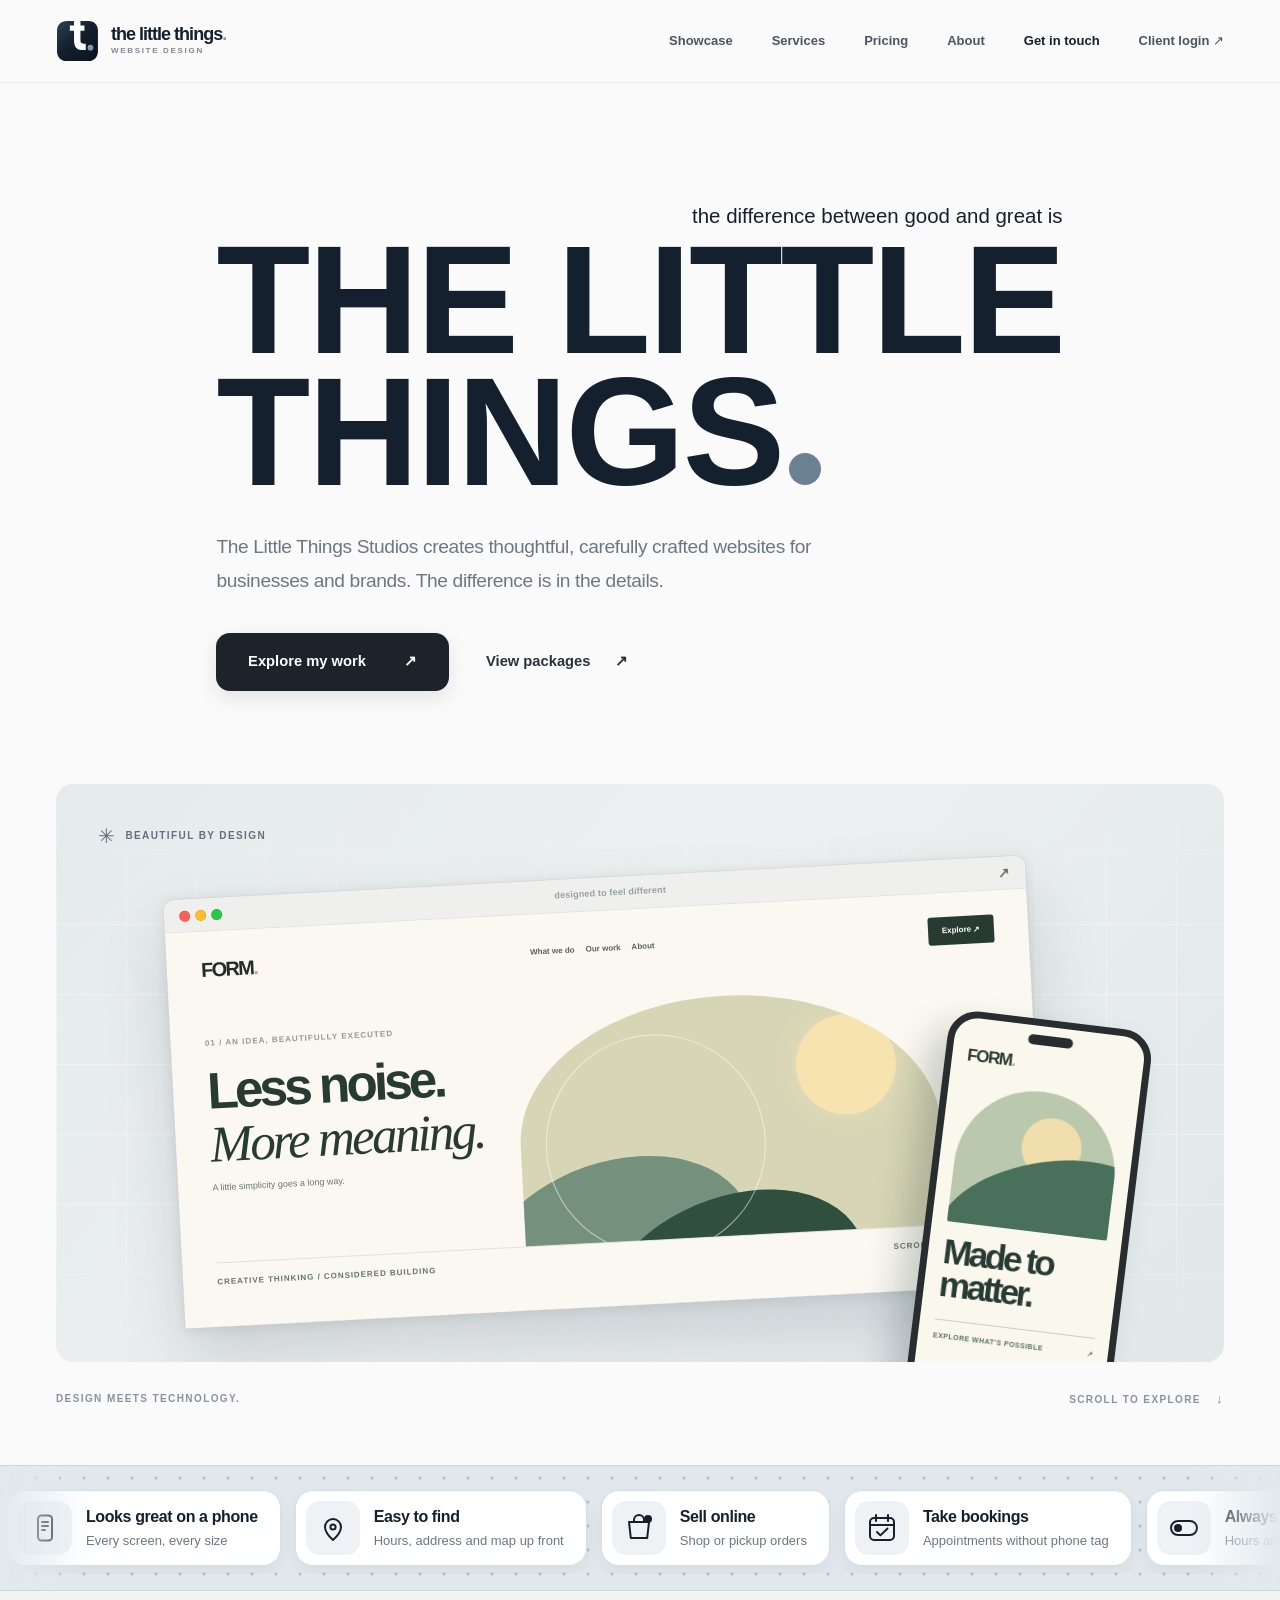
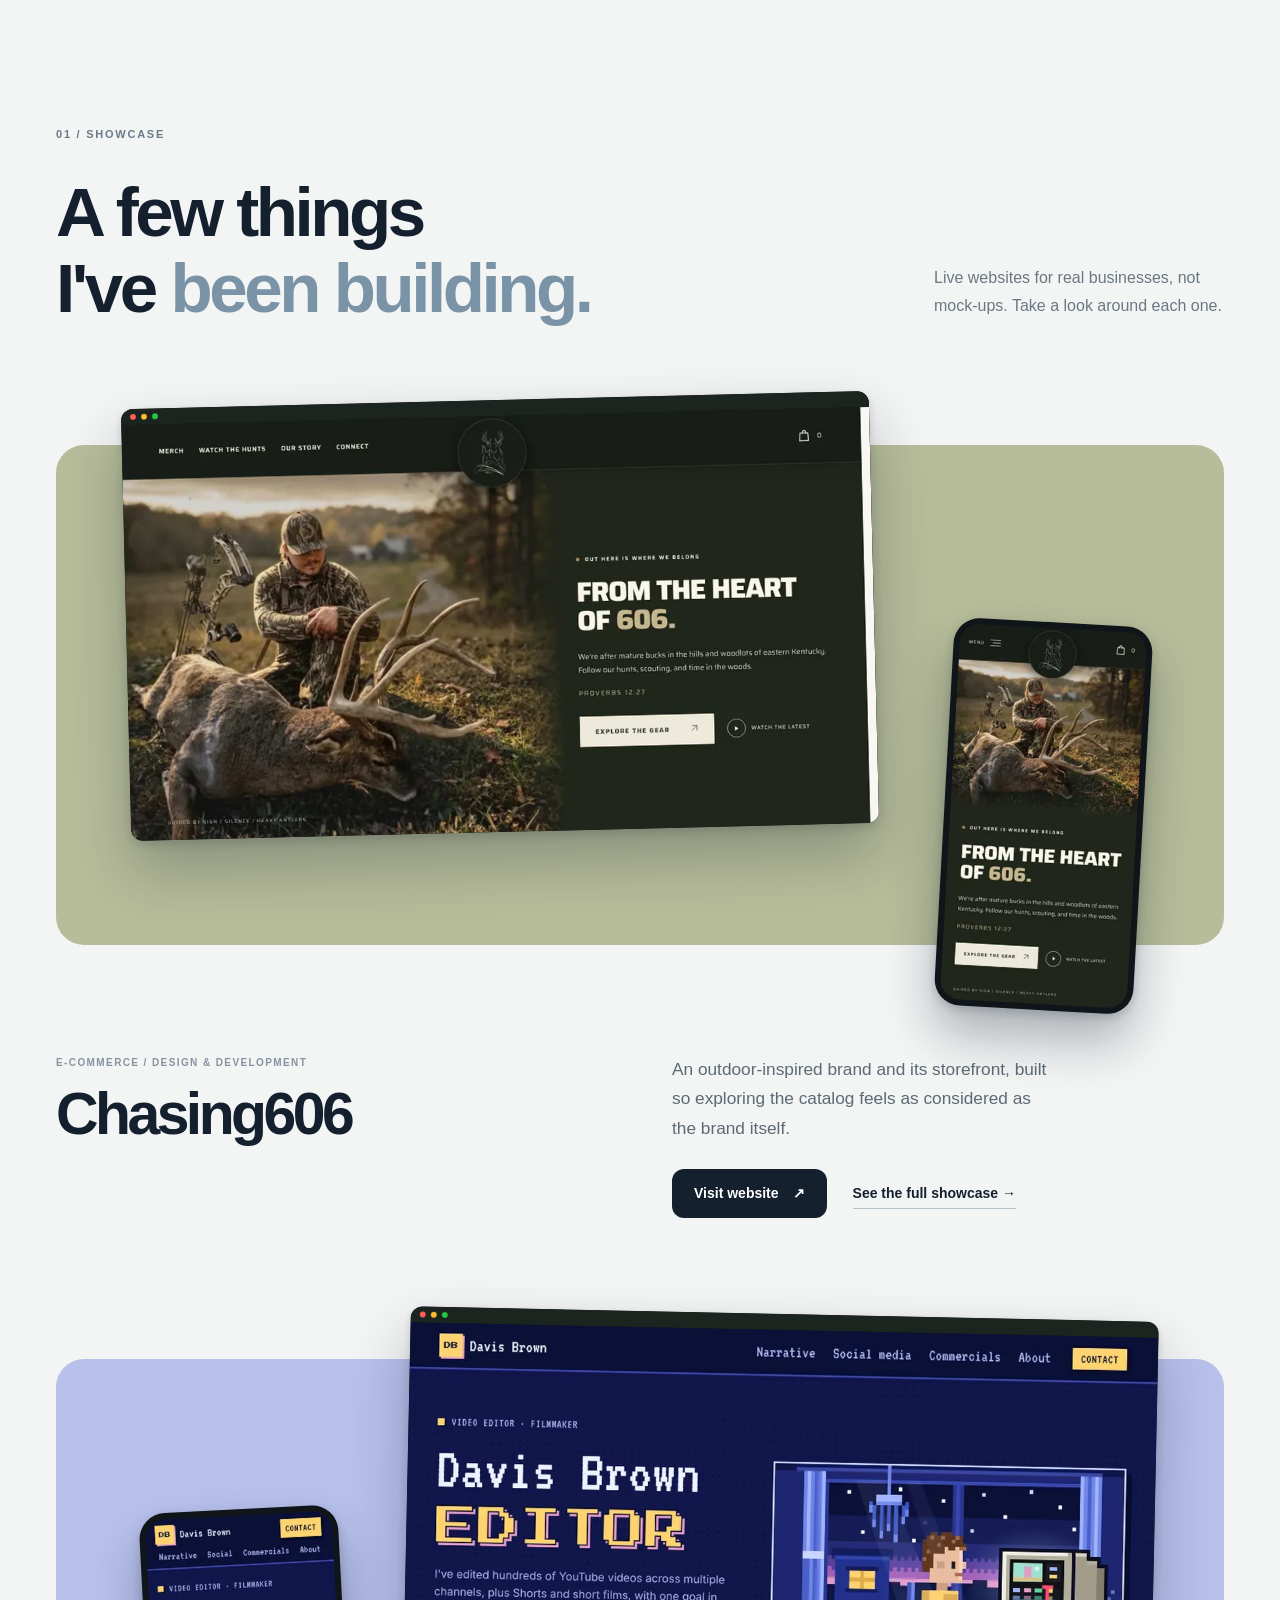
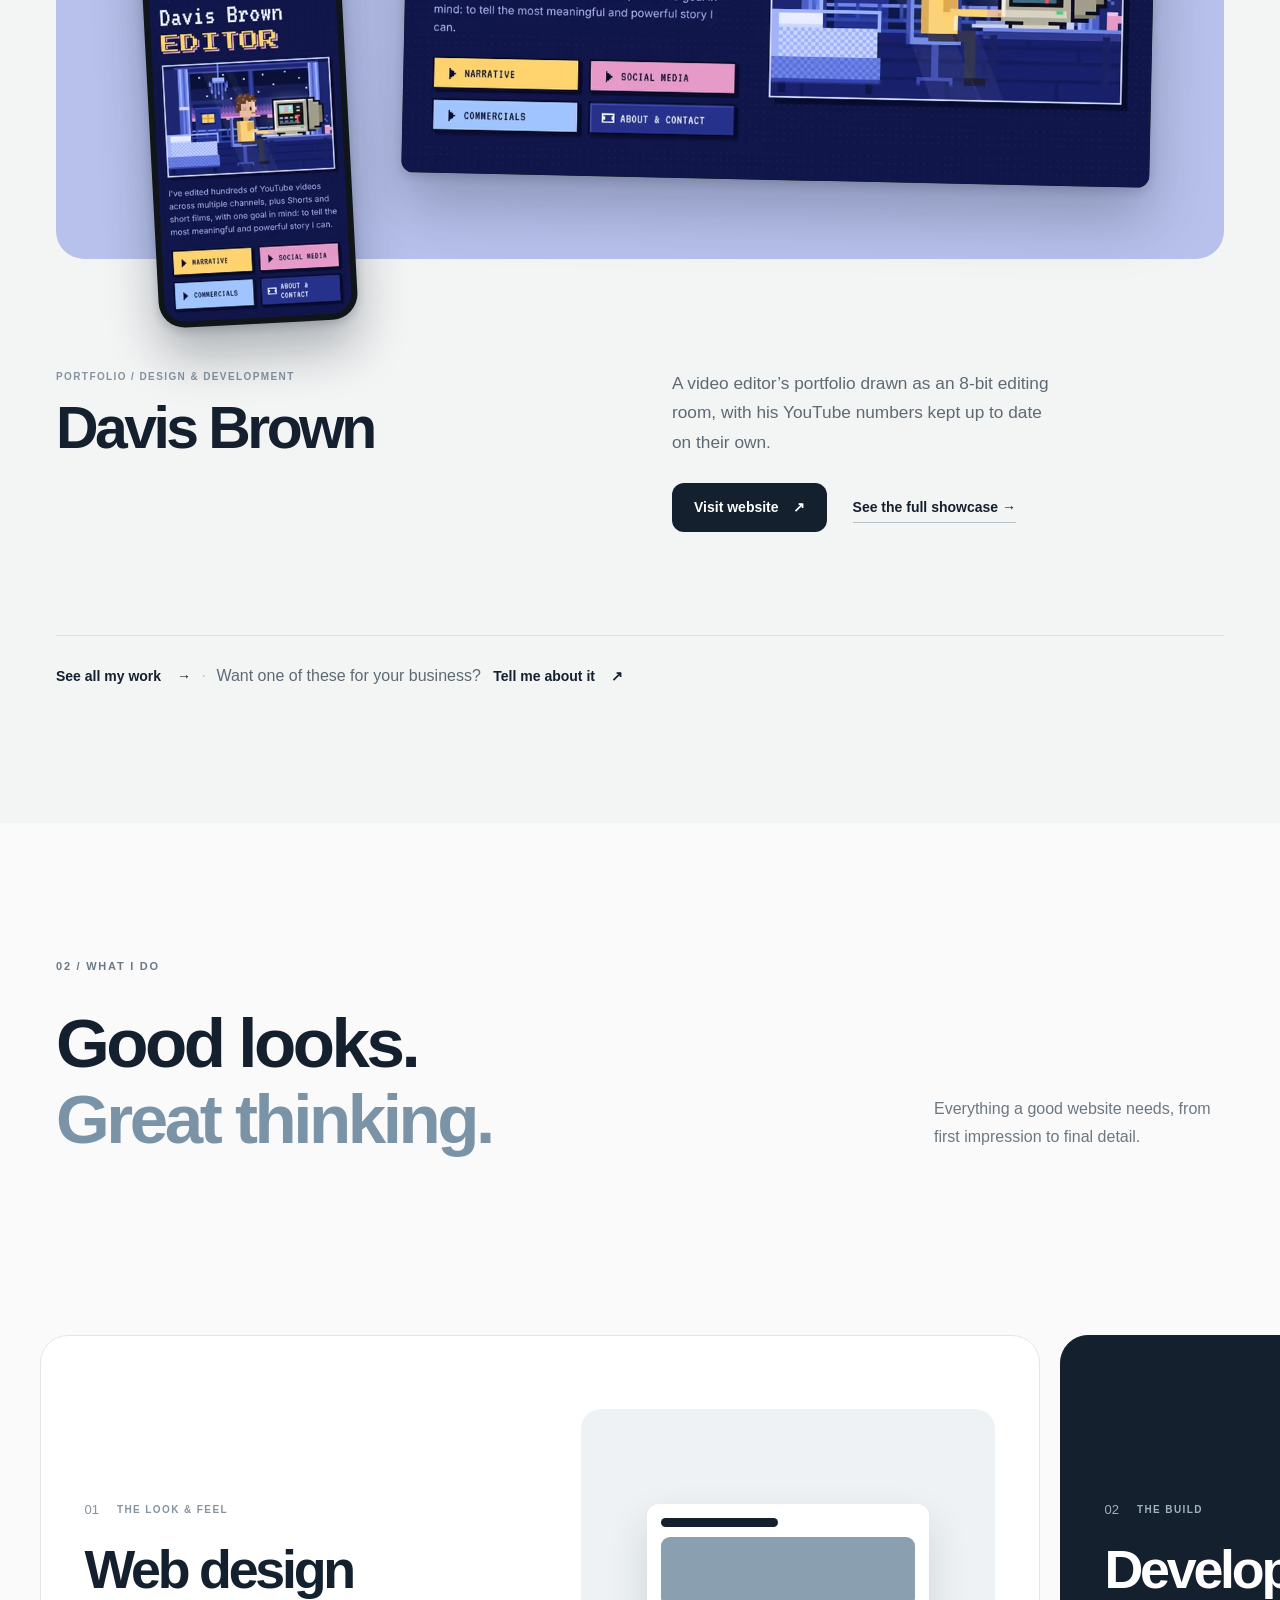
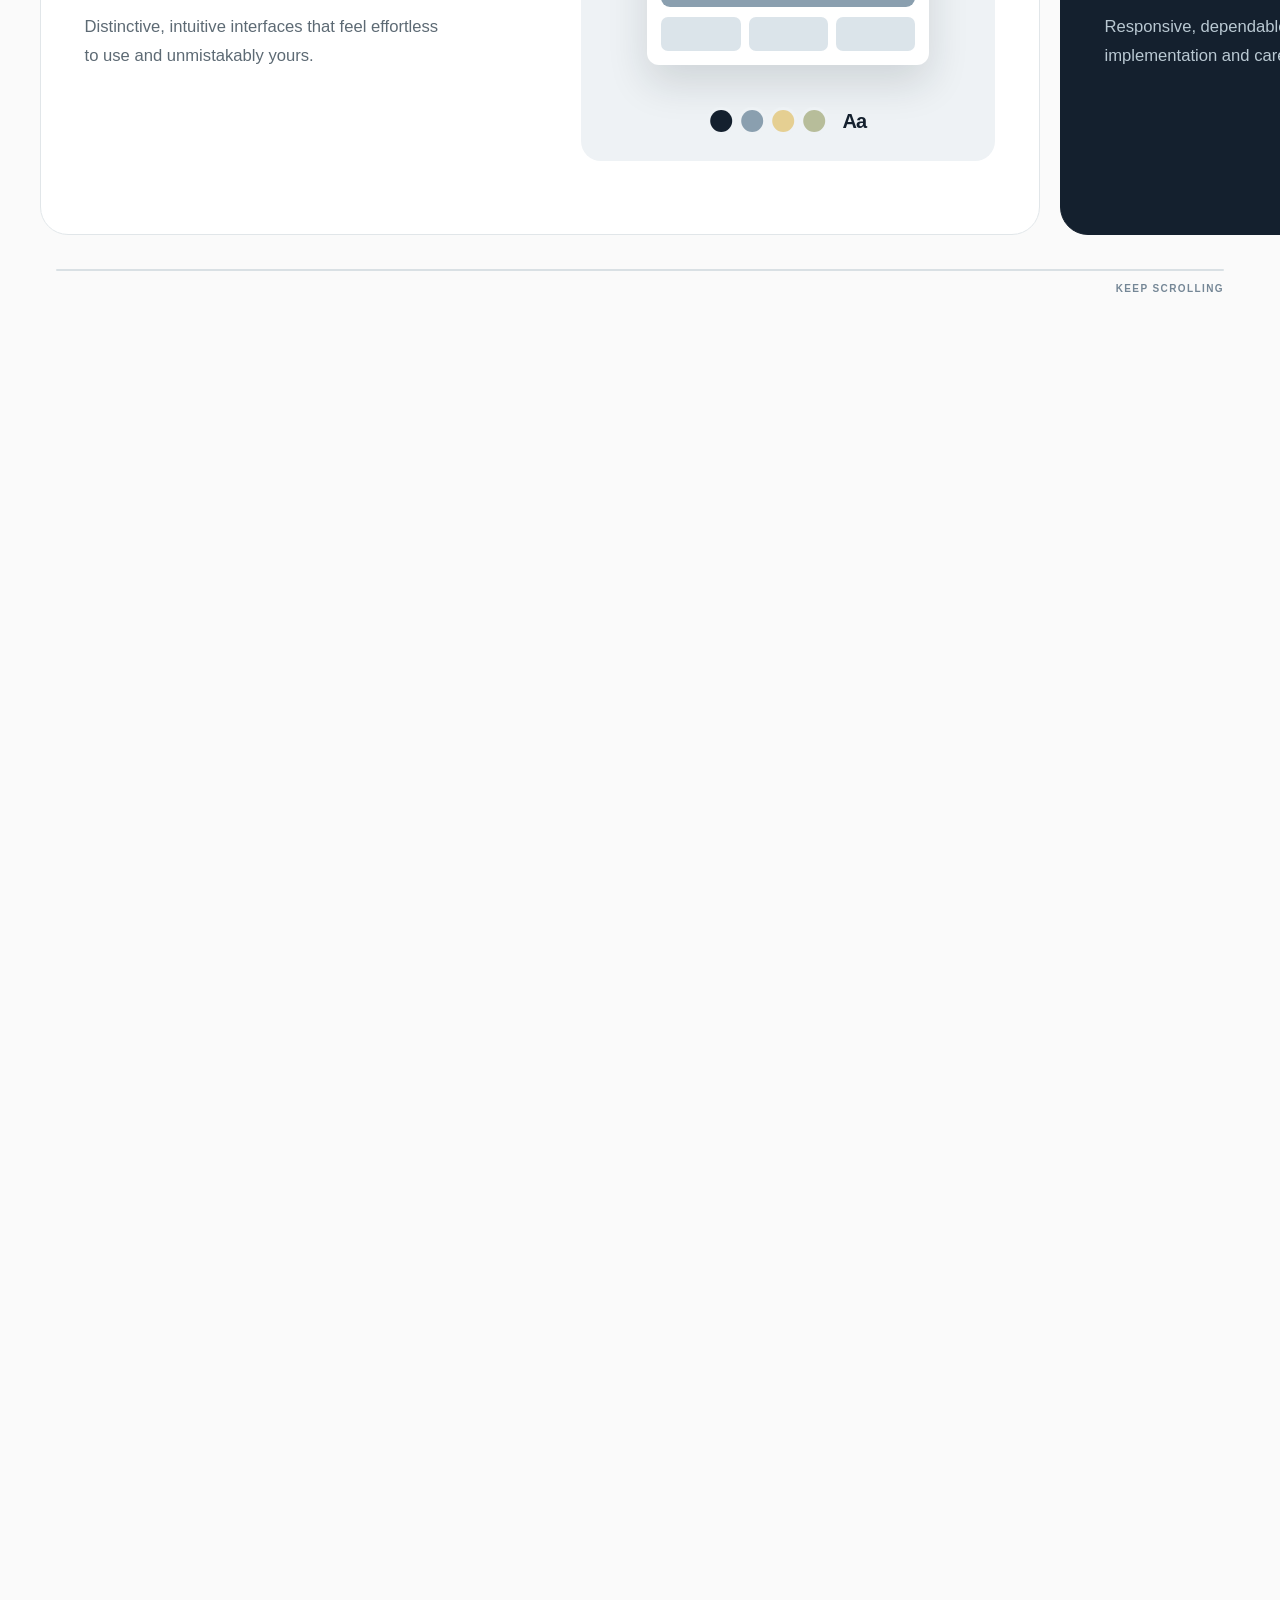
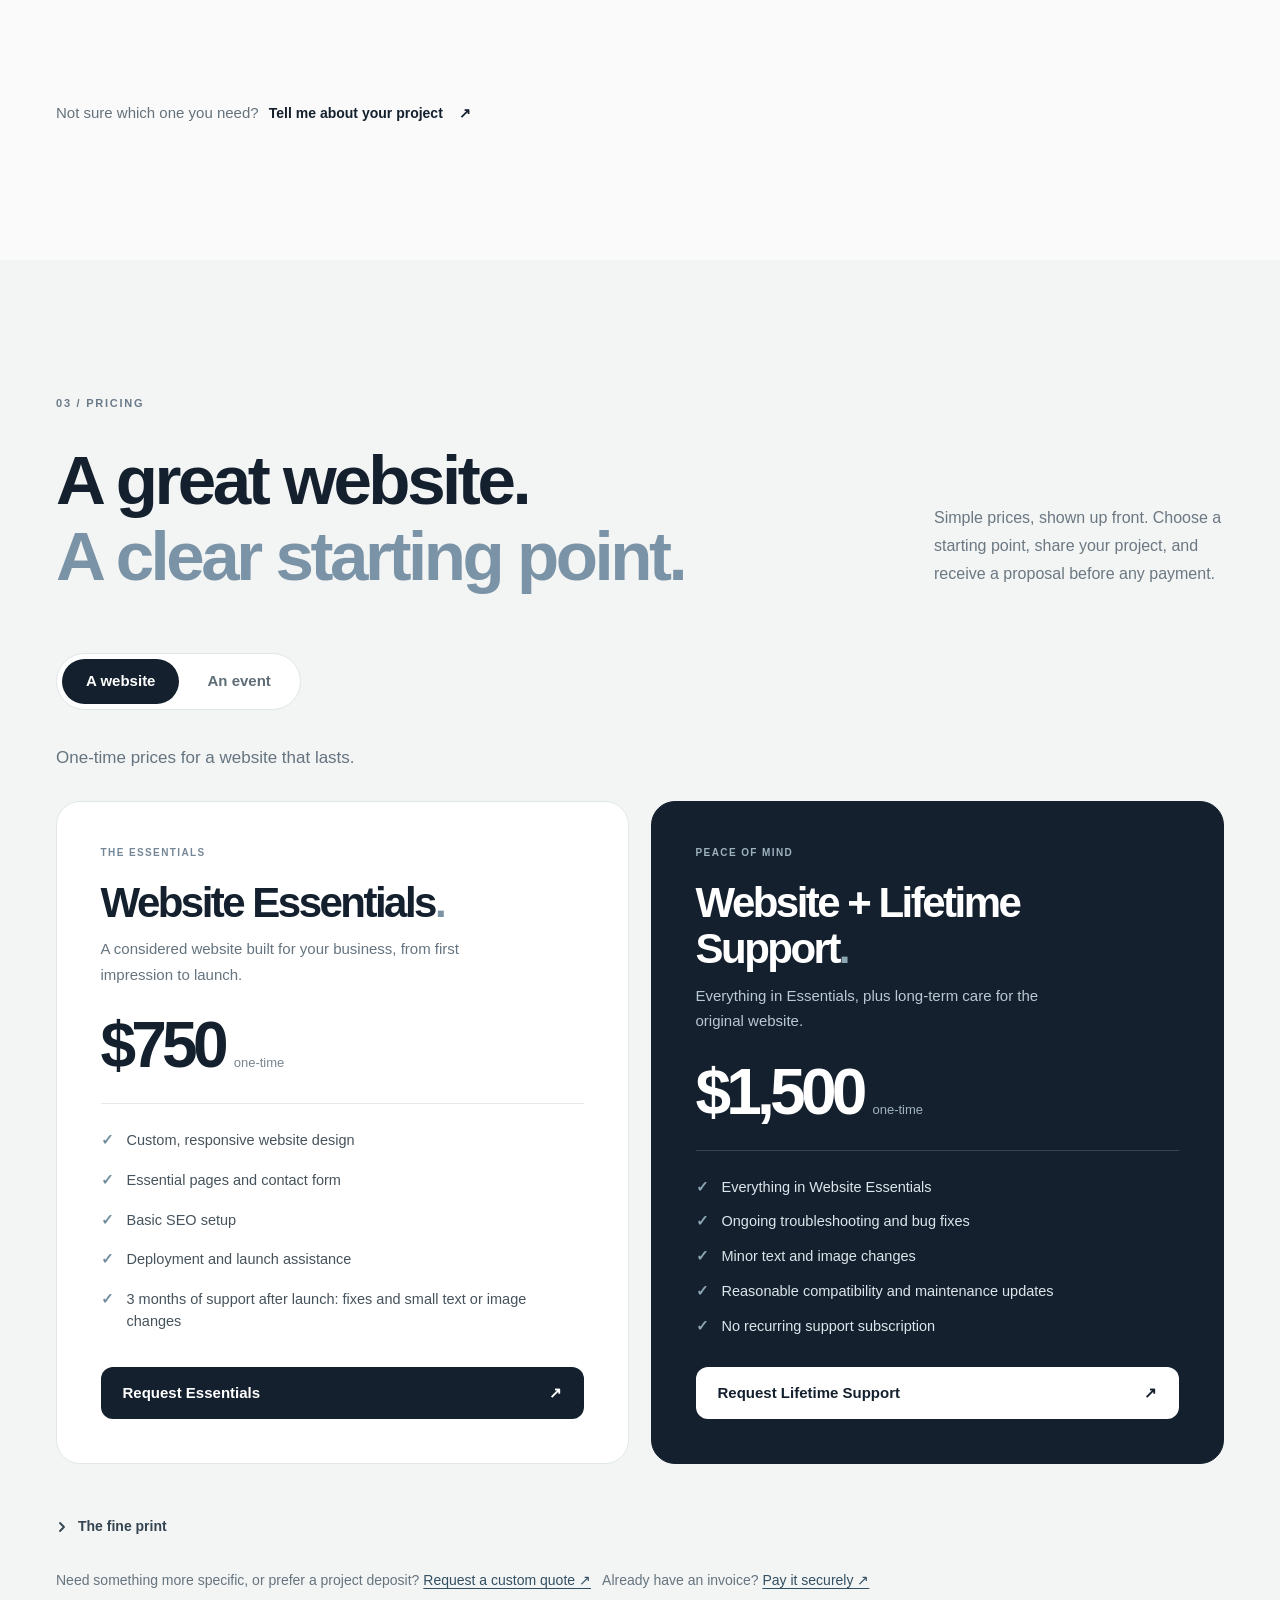
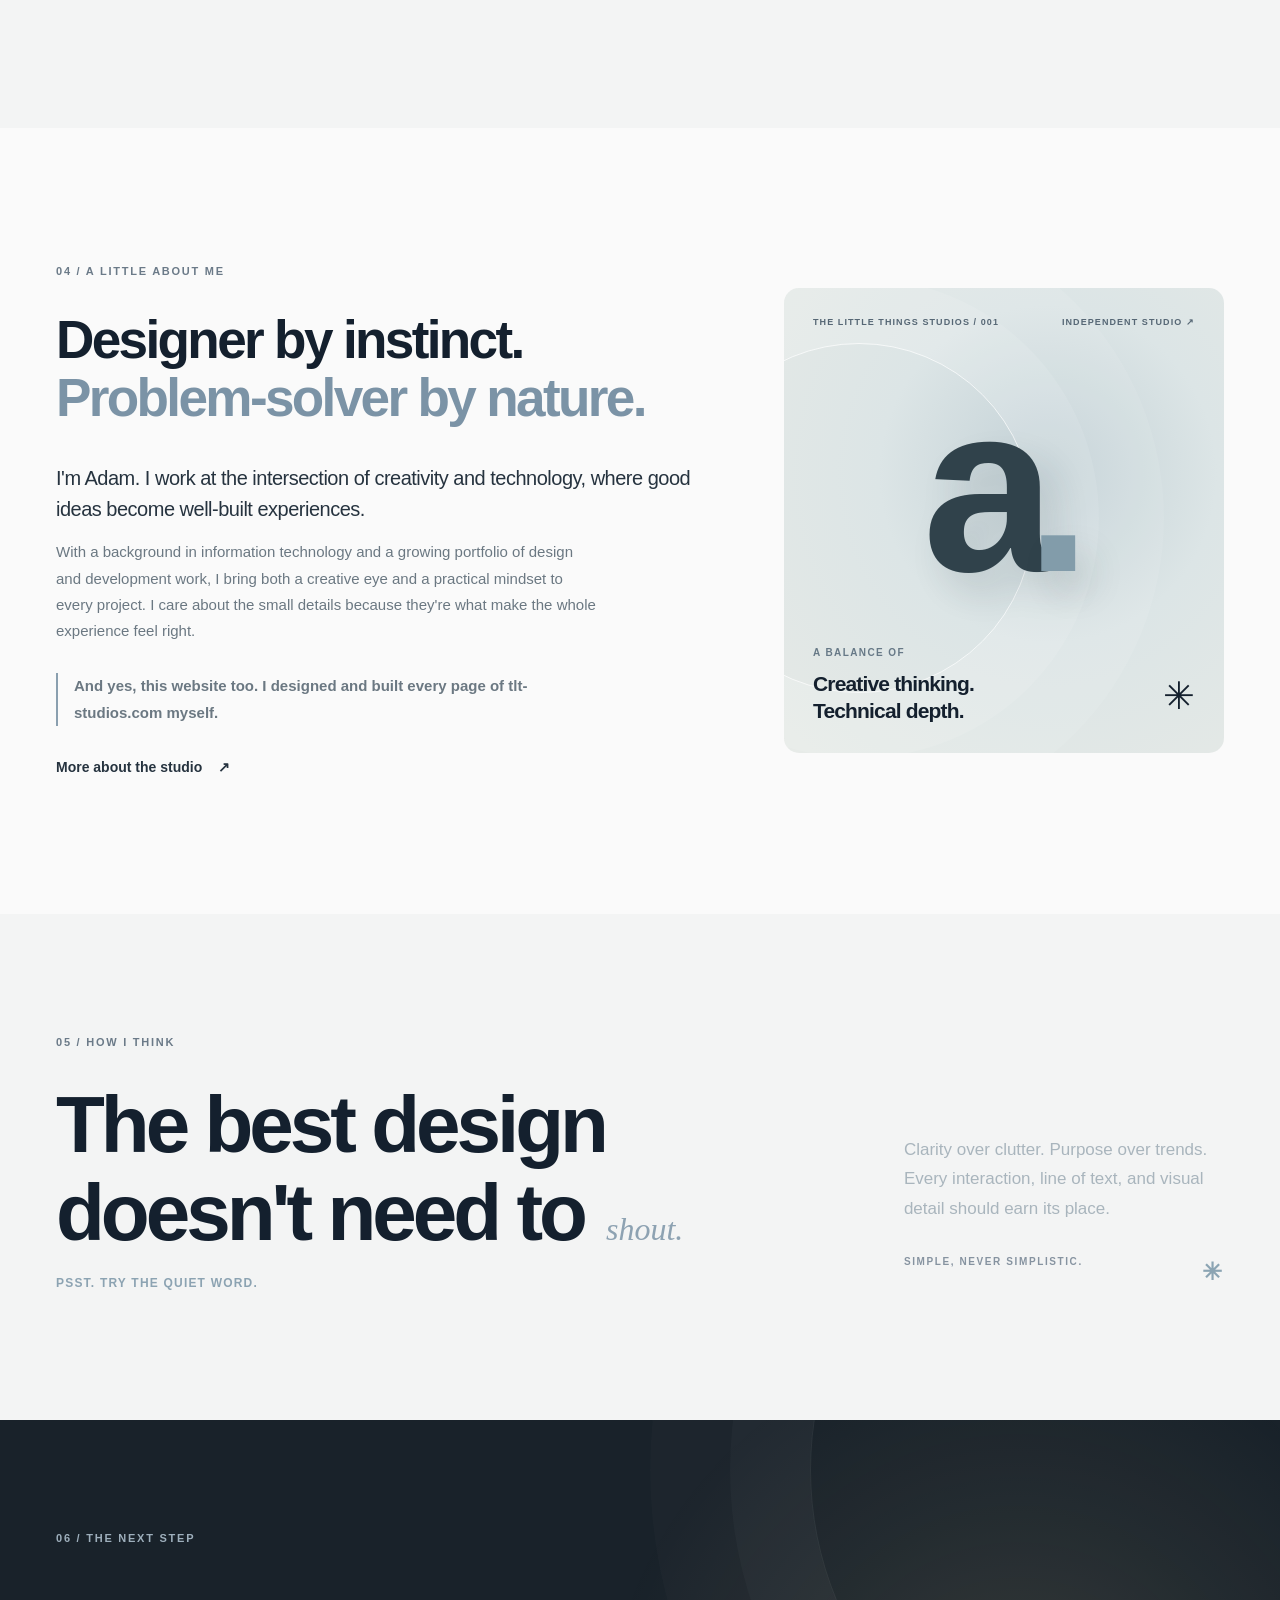
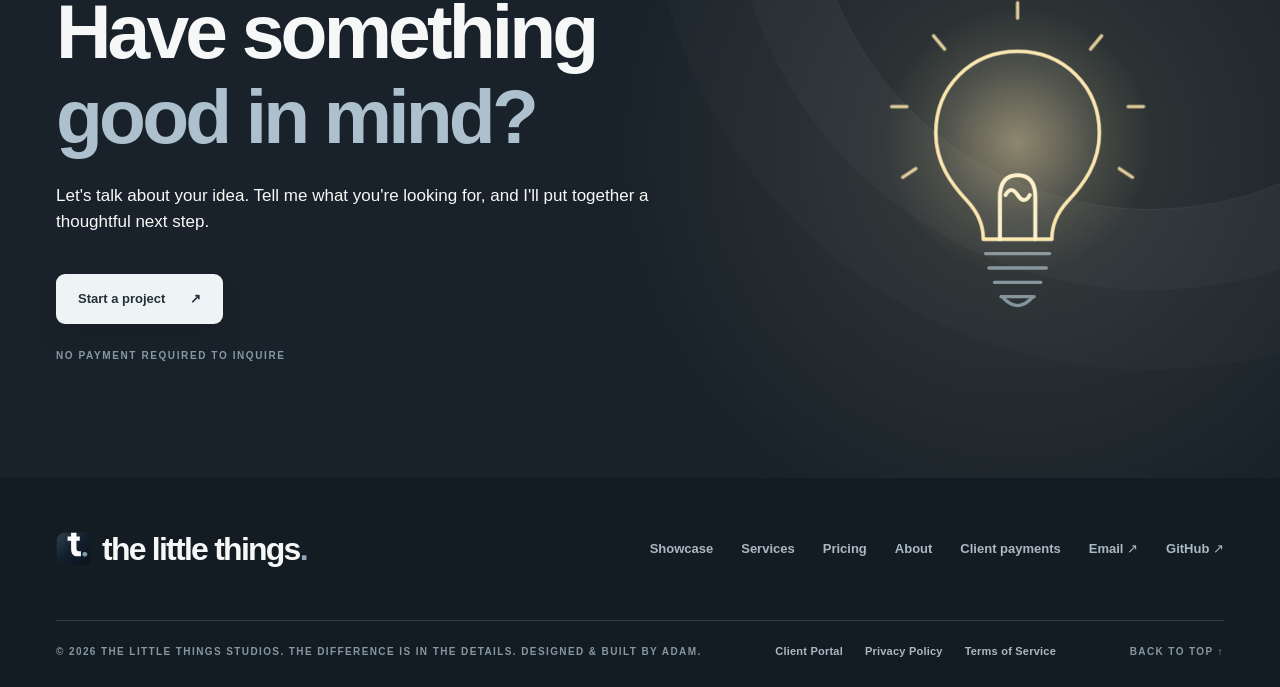
==== commit f23a8606: "Showcase: add Davis Brown, and feature him on the home page in place of Porter - New project page wo" ====
--- a/index.html
+++ b/index.html
@@ -23,7 +23,7 @@
   <meta name="twitter:image" content="https://tlt-studios.com/social-preview.png?v=5" />
   <link rel="icon" href="/favicon.svg?v=3" type="image/svg+xml" />
   <link rel="apple-touch-icon" sizes="180x180" href="/apple-touch-icon.png?v=4" />
-  <link rel="stylesheet" href="/styles.css?v=20261025-showcase-slim" />
+  <link rel="stylesheet" href="/styles.css?v=20261102-davis" />
   <title>The Little Things Studios | Design & Development</title>
 </head>
 <body>
@@ -144,18 +144,18 @@
               </div>
             </div>
           </article>
-          <article class="spread spread--porter reveal" id="work-porter" style="--panel:#e5cf92">
+          <article class="spread spread--flip reveal" id="work-davis-brown" style="--panel:#b8c1ec">
             <div class="spread-stage">
-              <div class="spread-browser"><span class="spread-bar" aria-hidden="true"><i></i><i></i><i></i></span><img src="/images/work/porter-desktop-960.webp" srcset="/images/work/porter-desktop-640.webp 640w, /images/work/porter-desktop-960.webp 960w, /images/work/porter-desktop.webp 1280w" sizes="(max-width:800px) 78vw, 62vw" width="1280" height="786" loading="lazy" decoding="async" alt="The Porter Property Maintenance homepage: “Pressure washing, done right.” with a request-an-estimate button"></div>
-              <div class="spread-phone"><img src="/images/work/porter-phone-400.webp" srcset="/images/work/porter-phone-240.webp 240w, /images/work/porter-phone-400.webp 400w, /images/work/porter-phone.webp 780w" sizes="(max-width:800px) 24vw, 190px" width="780" height="1688" loading="lazy" decoding="async" alt="The Porter Property Maintenance homepage on a phone"></div>
+              <div class="spread-browser"><span class="spread-bar" aria-hidden="true"><i></i><i></i><i></i></span><img src="/images/work/davis-desktop-960.webp" srcset="/images/work/davis-desktop-640.webp 640w, /images/work/davis-desktop-960.webp 960w, /images/work/davis-desktop.webp 1280w" sizes="(max-width:800px) 78vw, 62vw" width="1280" height="770" loading="lazy" decoding="async" alt="The Davis Brown homepage: “Davis Brown, Editor” beside an 8-bit room where he edits at night"></div>
+              <div class="spread-phone"><img src="/images/work/davis-phone-400.webp" srcset="/images/work/davis-phone-240.webp 240w, /images/work/davis-phone-400.webp 400w, /images/work/davis-phone.webp 780w" sizes="(max-width:800px) 24vw, 190px" width="780" height="1688" loading="lazy" decoding="async" alt="The Davis Brown homepage on a phone"></div>
             </div>
             <div class="spread-copy">
-              <div><p class="project-meta">LOCAL BUSINESS / WEBSITE REDESIGN</p><h3>Porter Property Maintenance</h3></div>
+              <div><p class="project-meta">PORTFOLIO / DESIGN &amp; DEVELOPMENT</p><h3>Davis Brown</h3></div>
               <div>
-                <p class="work-summary">An established pressure-washing business, redesigned to be easier to understand and easier to contact.</p>
+                <p class="work-summary">A video editor’s portfolio drawn as an 8-bit editing room, with his YouTube numbers kept up to date on their own.</p>
                 <div class="work-actions">
-                  <a class="work-visit" href="https://porterpm.com/" target="_blank" rel="noopener noreferrer">Visit website <span aria-hidden="true">↗</span></a>
-                  <a class="project-view" href="/work/porter.html">See the full showcase <span aria-hidden="true">→</span></a>
+                  <a class="work-visit" href="https://www.davisbrownediting.com/" target="_blank" rel="noopener noreferrer">Visit website <span aria-hidden="true">↗</span></a>
+                  <a class="project-view" href="/work/davis-brown.html">See the full showcase <span aria-hidden="true">→</span></a>
                 </div>
               </div>
             </div>
--- a/styles.css
+++ b/styles.css
@@ -1471,10 +1471,10 @@
 .spread-phone img{border-radius:20px}
 .spread:hover .spread-browser,.spread:focus-within .spread-browser{transform:rotate(0) translateY(-6px)}
 .spread:hover .spread-phone,.spread:focus-within .spread-phone{transform:rotate(0) translateY(-6px)}
-.spread--porter .spread-browser{left:auto;right:6%;transform:rotate(1.2deg)}
-.spread--porter .spread-phone{right:auto;left:8%;transform:rotate(-3deg)}
-.spread--porter:hover .spread-browser,.spread--porter:focus-within .spread-browser{transform:rotate(0) translateY(-6px)}
-.spread--porter:hover .spread-phone,.spread--porter:focus-within .spread-phone{transform:rotate(0) translateY(-6px)}
+.spread--flip .spread-browser{left:auto;right:6%;transform:rotate(1.2deg)}
+.spread--flip .spread-phone{right:auto;left:8%;transform:rotate(-3deg)}
+.spread--flip:hover .spread-browser,.spread--flip:focus-within .spread-browser{transform:rotate(0) translateY(-6px)}
+.spread--flip:hover .spread-phone,.spread--flip:focus-within .spread-phone{transform:rotate(0) translateY(-6px)}
 .spread-copy{display:grid;grid-template-columns:minmax(0,1fr) minmax(0,1fr);gap:clamp(24px,5vw,80px);align-items:start;margin-top:clamp(70px,9vw,110px)}
 .spread-copy .project-meta{margin:0 0 14px;font-size:10px;font-weight:750;letter-spacing:.14em;color:var(--text-label)}
 .spread-copy h3{margin:0;font-size:clamp(36px,4.6vw,66px);line-height:1.02;letter-spacing:-.06em;font-weight:740;color:var(--ink)}
@@ -1490,9 +1490,9 @@
   .spreads{gap:96px;padding-top:44px}
   .spread-stage{height:clamp(230px,62vw,330px);border-radius:22px}
   .spread-browser{left:5%;top:-14%;width:80%}
-  .spread--porter .spread-browser{right:5%}
+  .spread--flip .spread-browser{right:5%}
   .spread-phone{right:5%;bottom:-18%;width:27%}
-  .spread--porter .spread-phone{left:5%}
+  .spread--flip .spread-phone{left:5%}
   .spread-copy{grid-template-columns:1fr;gap:16px;margin-top:84px}
 }
 @media(prefers-reduced-motion:reduce){.spread-browser,.spread-phone{transition:none}.spread:hover .spread-browser,.spread:hover .spread-phone{transform:none}}
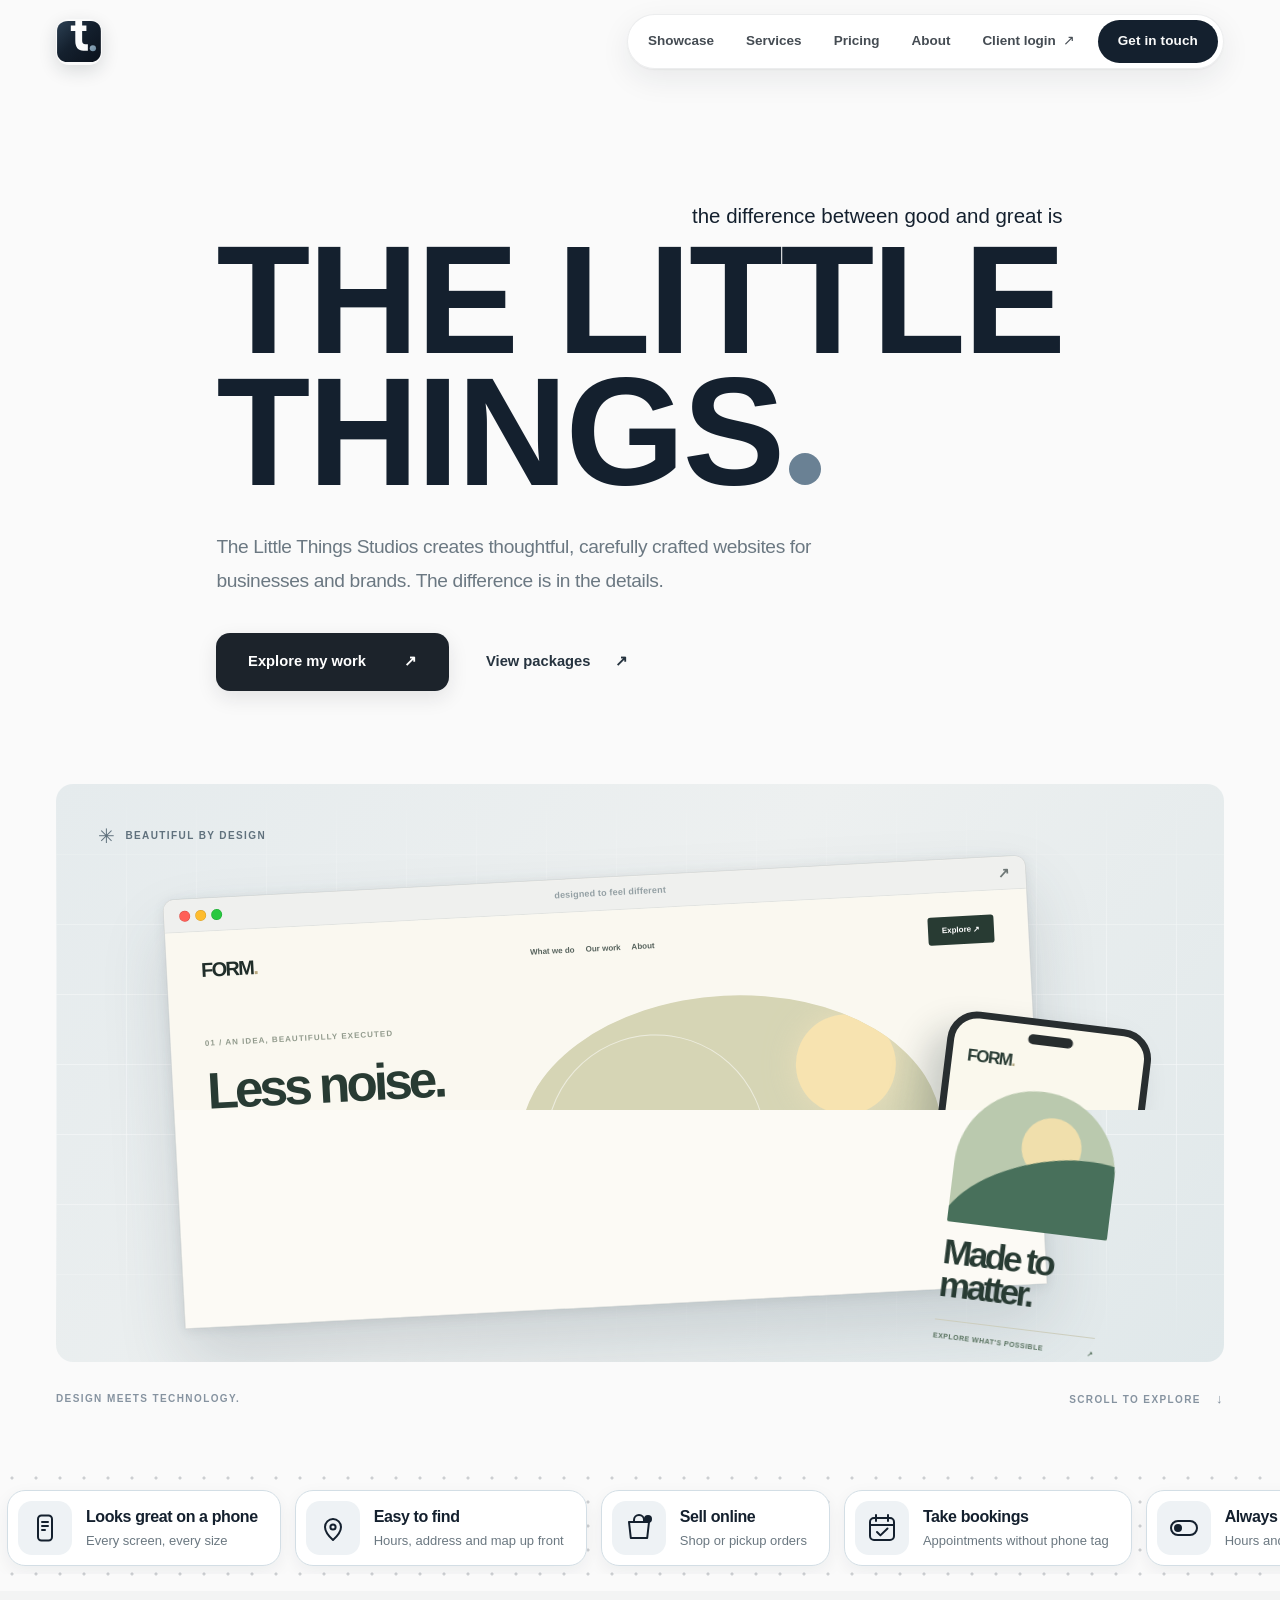
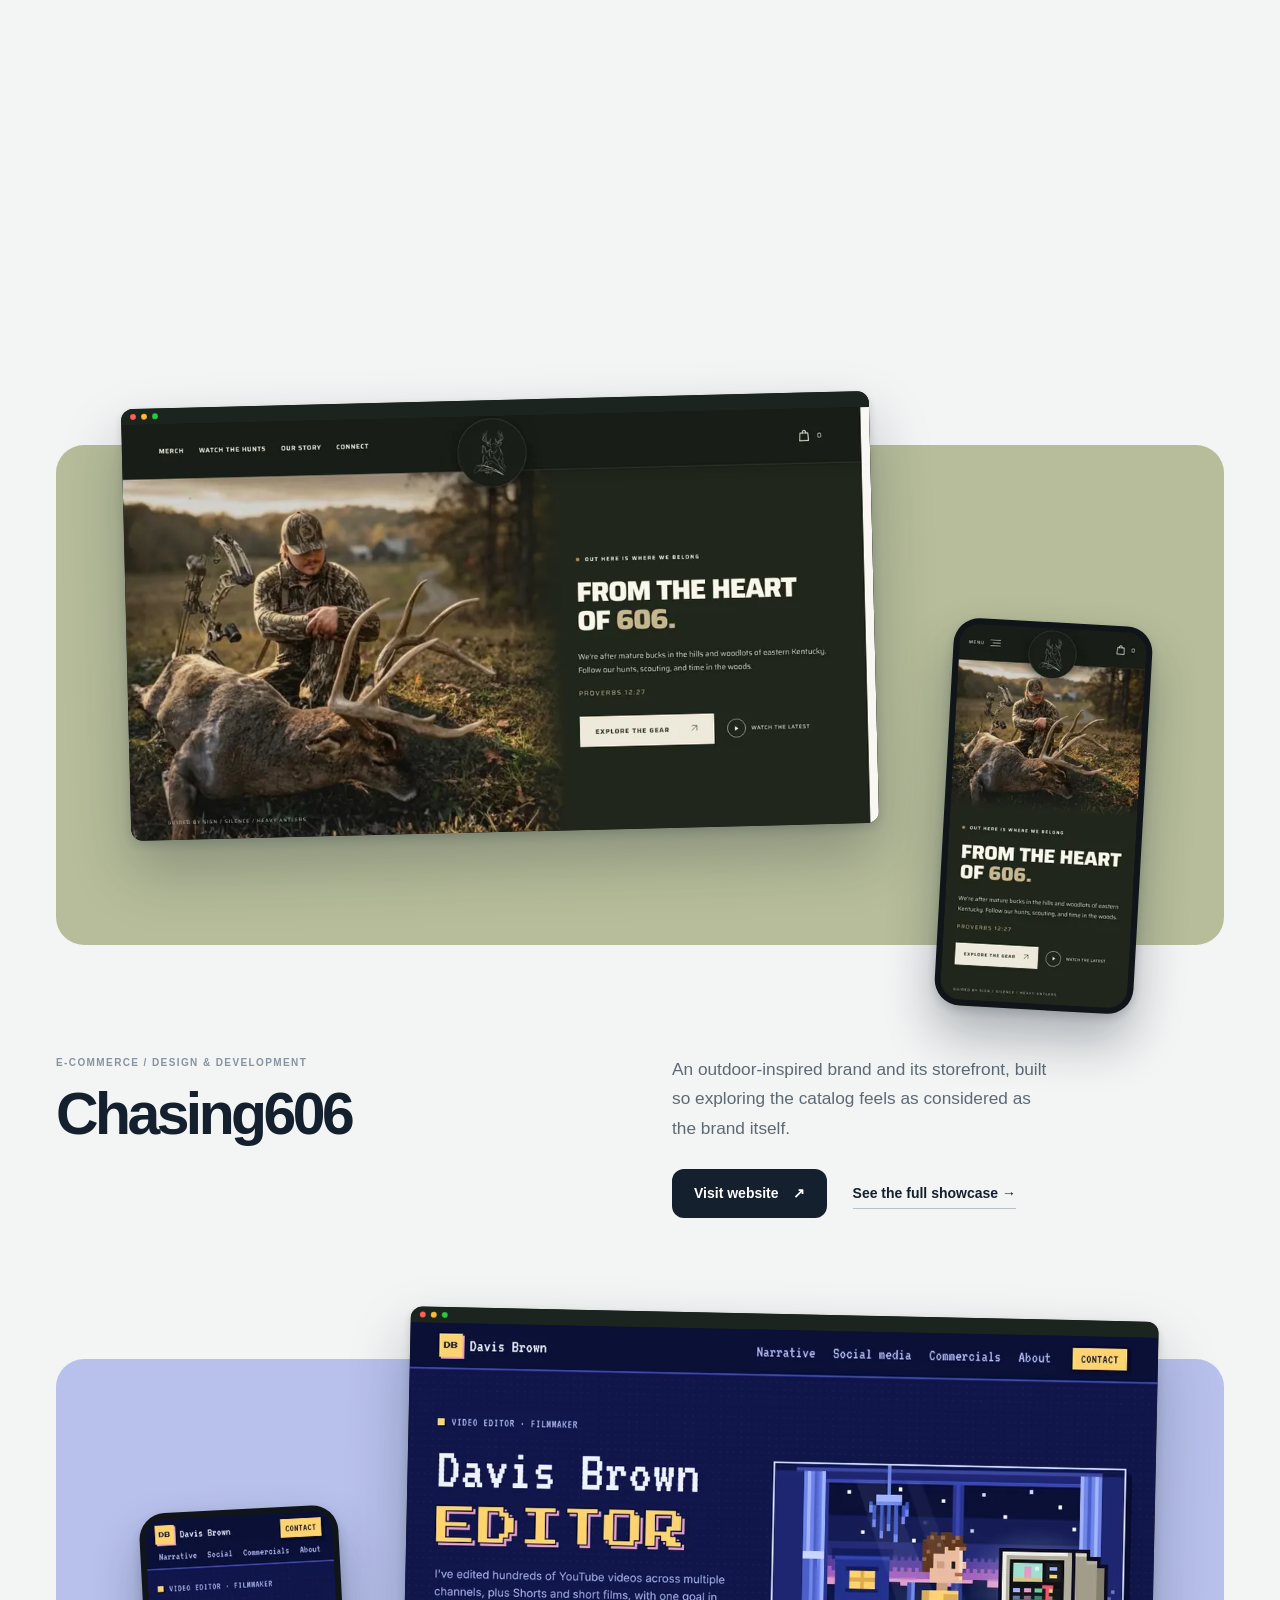
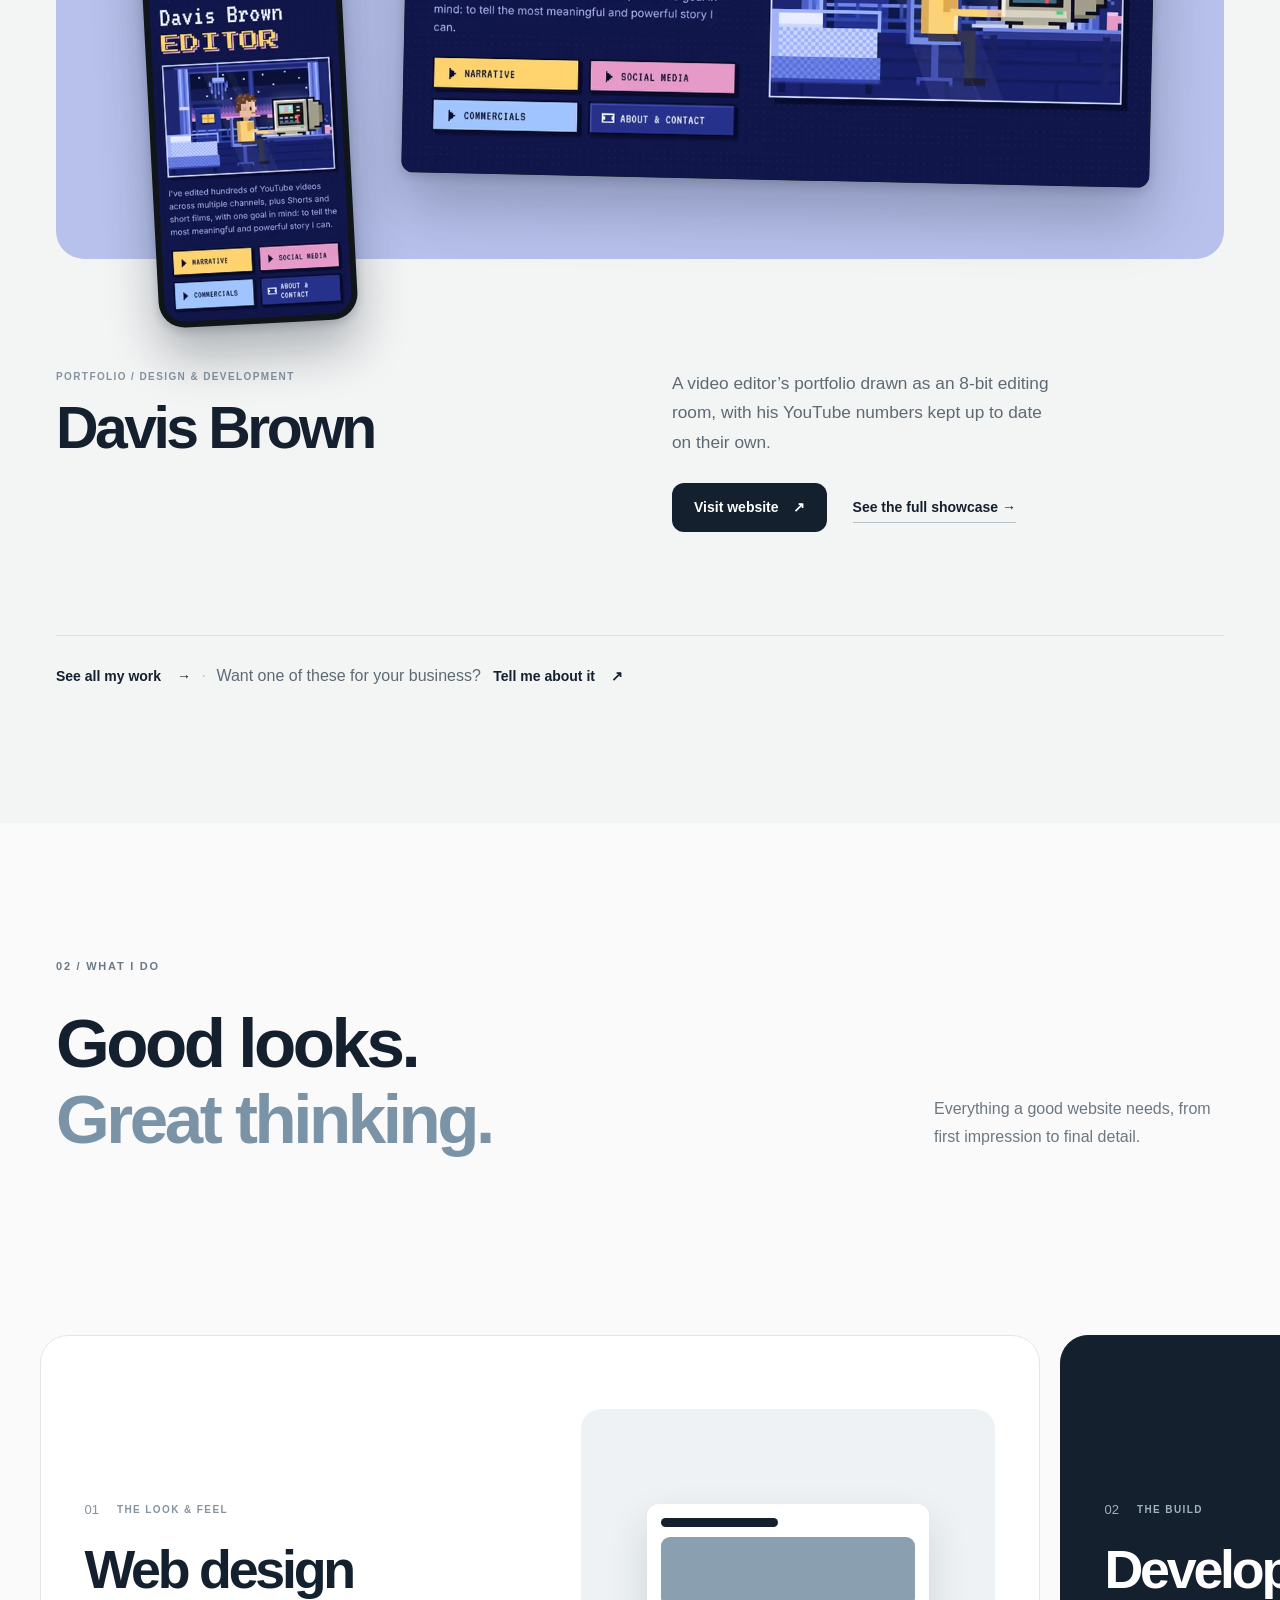
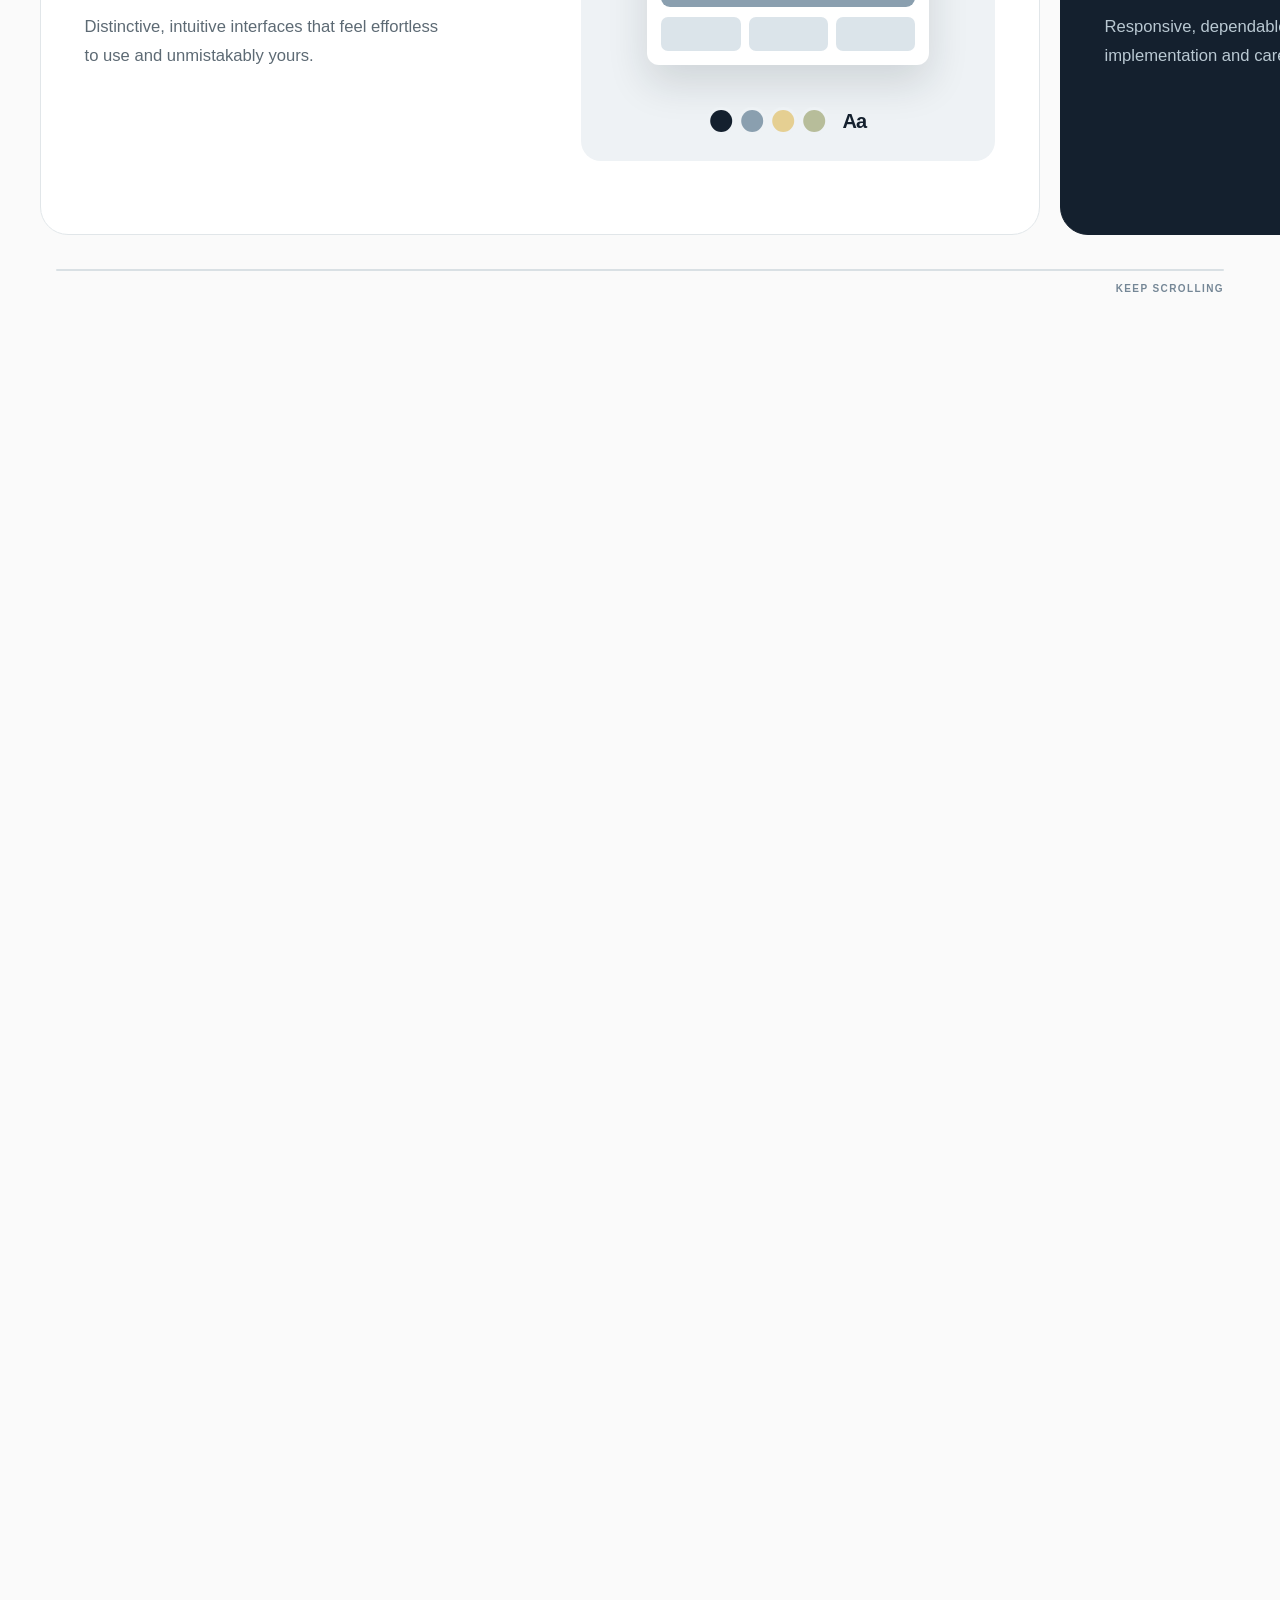
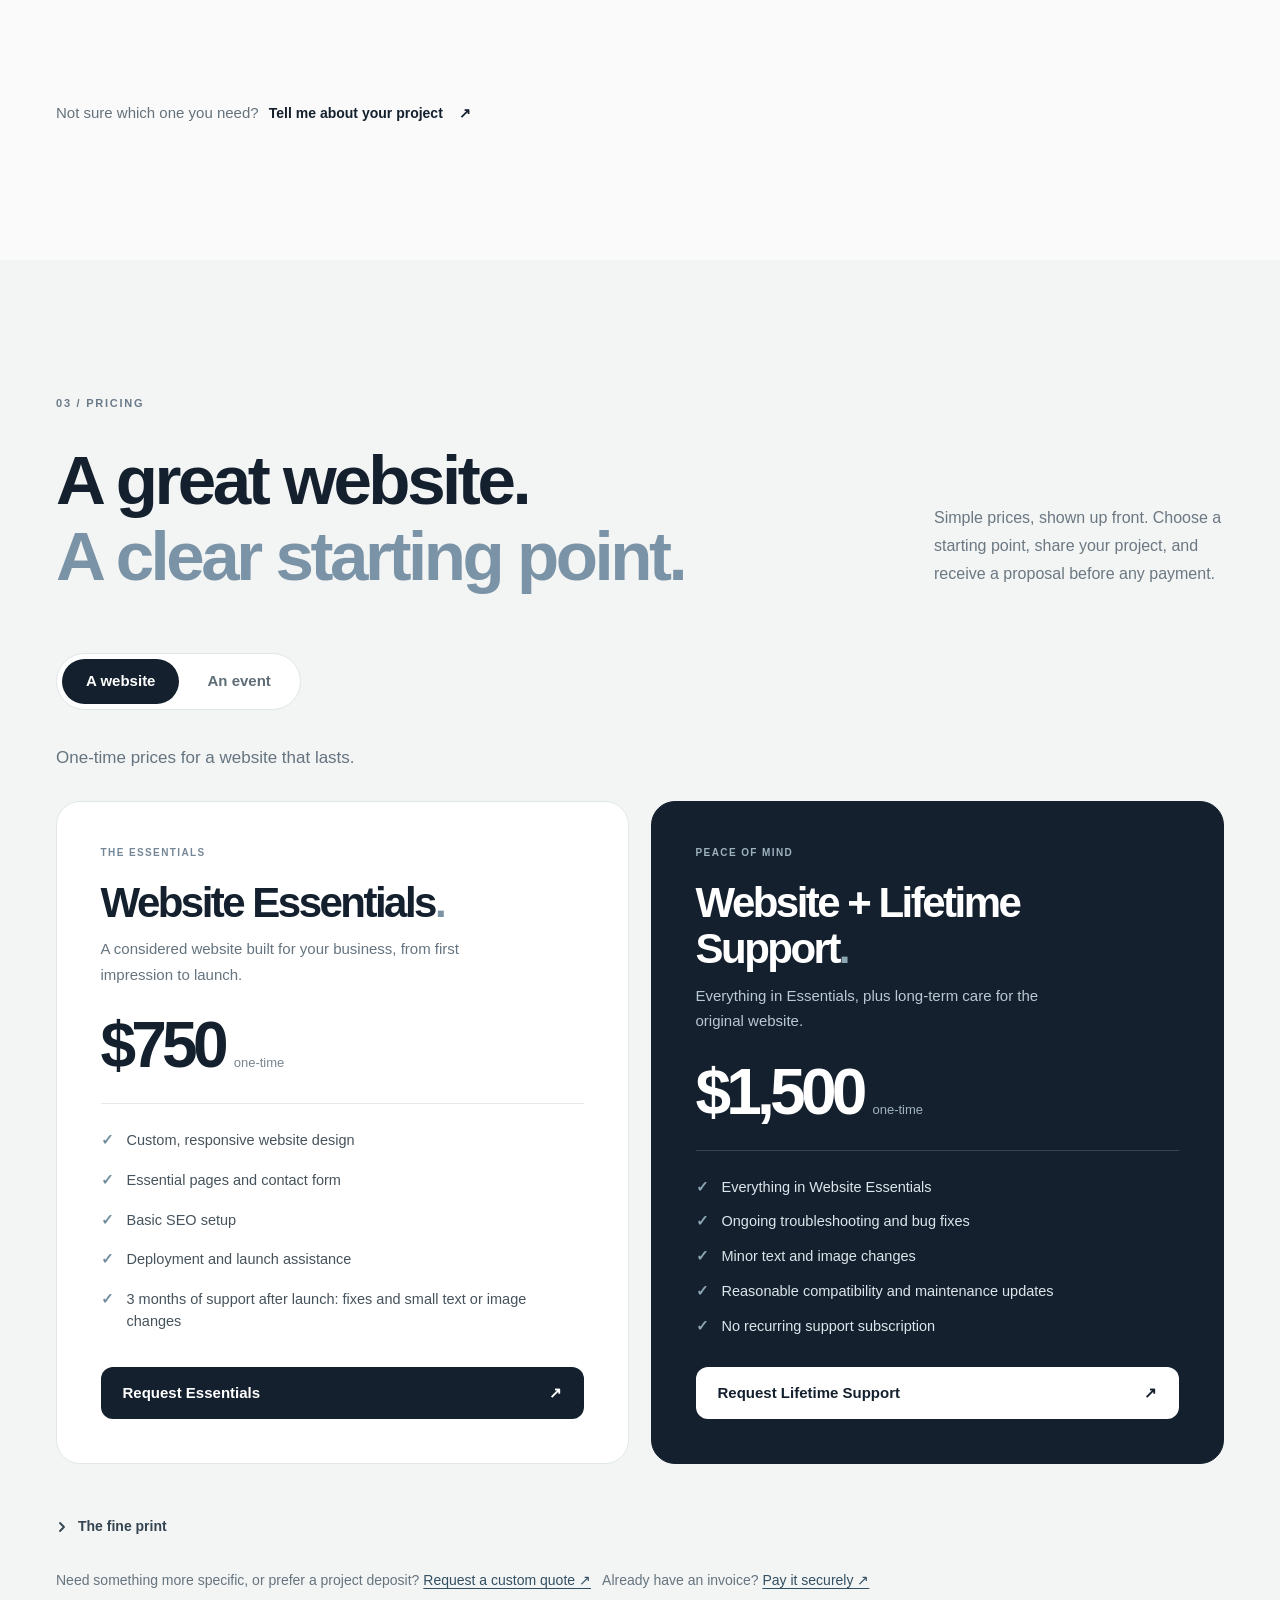
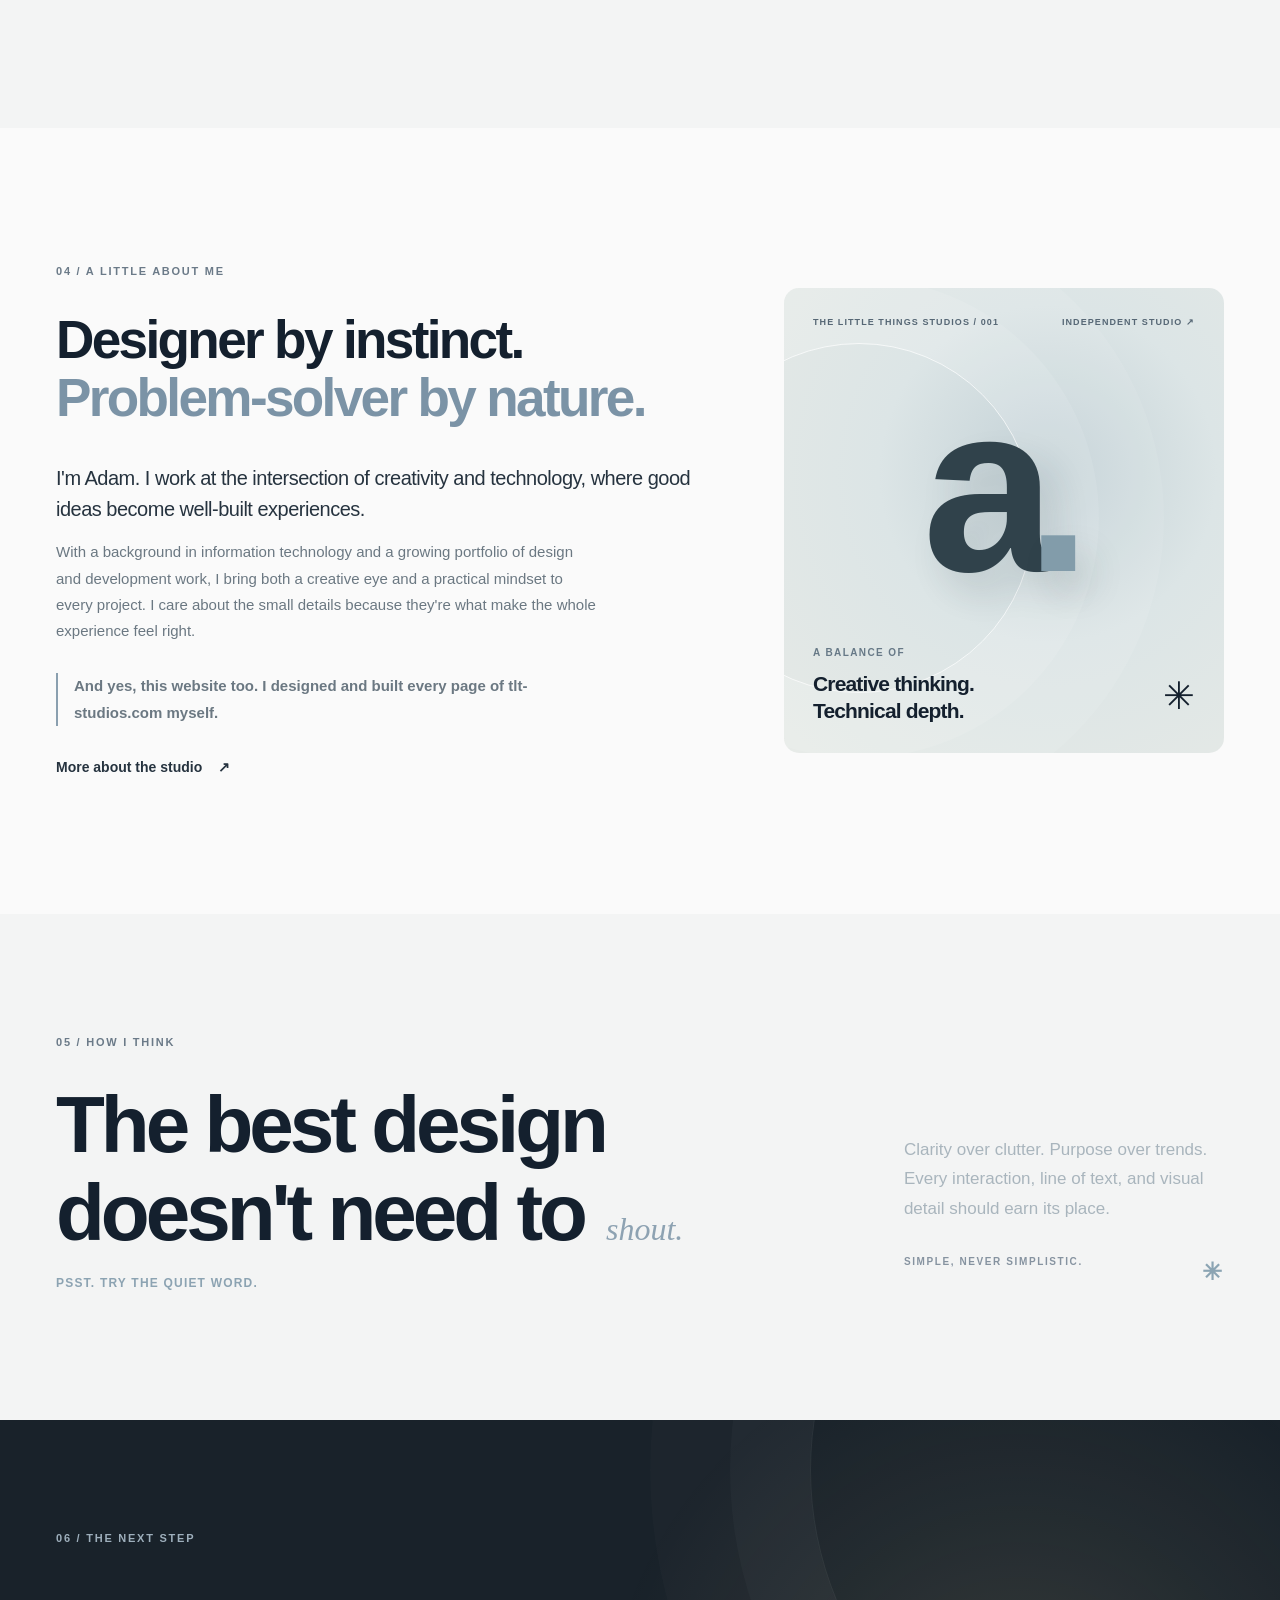
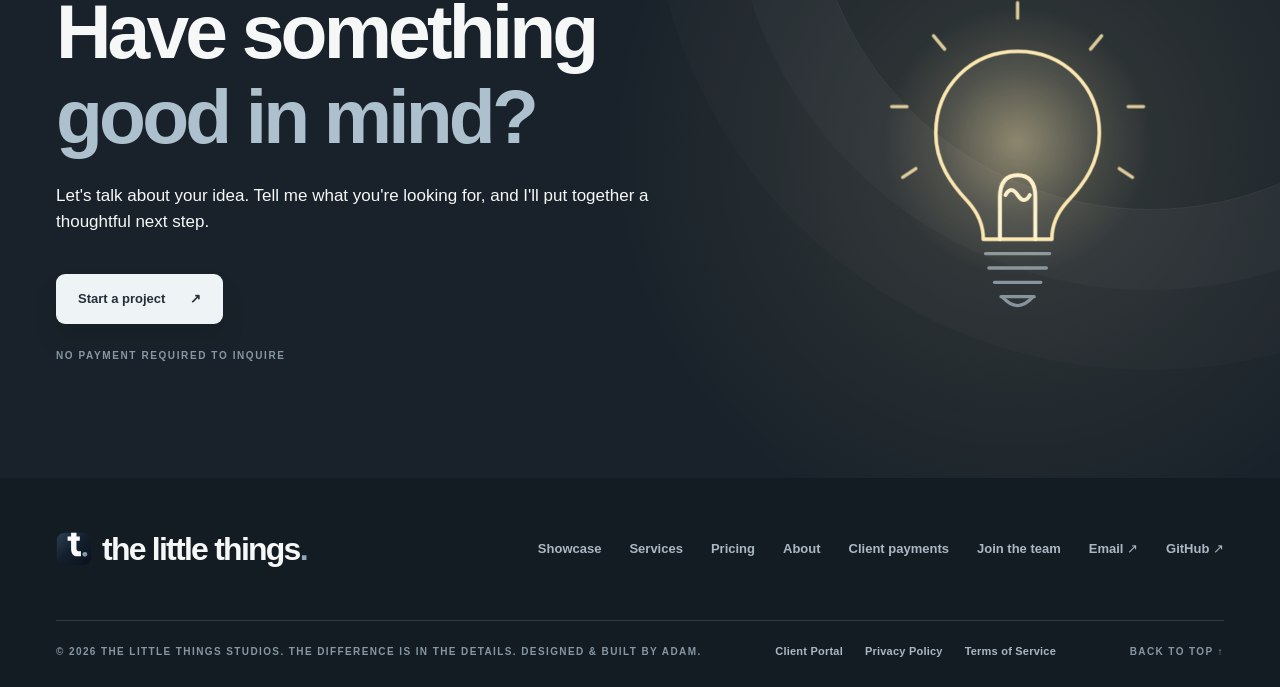
==== commit 21d0e840: "Join the team page, linked from the footer /careers.html says there are no openings right now and ha" ====
--- a/index.html
+++ b/index.html
@@ -365,7 +365,7 @@
   </main>
 
   <footer class="site-footer">
-    <div class="container footer-main"><a href="#top" class="footer-brand"><img class="footer-brand-icon" src="/favicon.svg?v=3" alt="" aria-hidden="true" width="36" height="36" /><span class="footer-brand-name">the little things<span>.</span></span></a><div class="footer-links"><a href="/work">Showcase</a><a href="#services">Services</a><a href="#packages">Pricing</a><a href="/about.html">About</a><a href="/payments.html">Client payments</a><a href="mailto:hello@tlt-studios.com">Email ↗</a><a href="https://github.com/adamadkins" target="_blank" rel="noopener noreferrer">GitHub ↗</a></div></div>
+    <div class="container footer-main"><a href="#top" class="footer-brand"><img class="footer-brand-icon" src="/favicon.svg?v=3" alt="" aria-hidden="true" width="36" height="36" /><span class="footer-brand-name">the little things<span>.</span></span></a><div class="footer-links"><a href="/work">Showcase</a><a href="#services">Services</a><a href="#packages">Pricing</a><a href="/about.html">About</a><a href="/payments.html">Client payments</a><a href="/careers.html">Join the team</a><a href="mailto:hello@tlt-studios.com">Email ↗</a><a href="https://github.com/adamadkins" target="_blank" rel="noopener noreferrer">GitHub ↗</a></div></div>
     <div class="container footer-bottom"><span>© <span id="year">2026</span> THE LITTLE THINGS STUDIOS. THE DIFFERENCE IS IN THE DETAILS. DESIGNED &amp; BUILT BY ADAM.</span><nav class="footer-legal" aria-label="Legal information"><a href="/client-portal">Client Portal</a><a href="/privacy.html">Privacy Policy</a><a href="/terms.html">Terms of Service</a></nav><a href="#top">BACK TO TOP ↑</a></div>
   </footer>
 
--- a/styles.css
+++ b/styles.css
@@ -1664,3 +1664,39 @@
 .aw-wrench{width:48px;height:auto;transform:rotate(-12deg)}
 .hs-panel.is-in .aw-wrench{transform:rotate(8deg)}
 @media(max-width:700px){.art-care .aw-head{padding-right:46px}.aw-wrench{width:38px;right:16px;top:16px}}
+
+/* ---------- Header, 2026-11: the mark on its own, and the links in a floating pill ---------- */
+.site-header,.site-header.scrolled{background:transparent;border-bottom:0;box-shadow:none;-webkit-backdrop-filter:none;backdrop-filter:none;pointer-events:none}
+.site-header .brand,.site-header .nav,.site-header .menu-toggle{pointer-events:auto}
+.site-header .brand-copy{position:absolute;width:1px;height:1px;overflow:hidden;clip:rect(0 0 0 0);white-space:nowrap}
+.site-header .brand-symbol{width:46px;height:46px;border-radius:13px;box-shadow:0 6px 18px rgba(20,32,46,.14);transition:transform .35s var(--ease),box-shadow .35s}
+.site-header .brand:hover .brand-symbol{transform:rotate(-4deg) scale(1.04);box-shadow:0 10px 24px rgba(20,32,46,.18)}
+@media(min-width:701px){
+  .site-header .nav{gap:2px;padding:5px;border-radius:999px;background:rgba(255,255,255,.9);border:1px solid rgba(20,32,46,.08);box-shadow:0 10px 30px rgba(20,32,46,.08),0 1px 2px rgba(20,32,46,.05);-webkit-backdrop-filter:blur(18px) saturate(1.4);backdrop-filter:blur(18px) saturate(1.4);transition:box-shadow .3s ease}
+  .site-header.scrolled .nav{box-shadow:0 14px 38px rgba(20,32,46,.12),0 1px 2px rgba(20,32,46,.06)}
+  .site-header .nav-link{padding:10px 15px;border-radius:999px;font-size:13.5px;font-weight:560;color:#454c53;transition:background .2s,color .2s}
+  .site-header .nav-link:hover{background:#f1f3f5;color:var(--ink)}
+  .site-header .nav-link[aria-current="page"]{color:var(--ink);background:#f1f3f5}
+  .site-header .nav-portal span{margin-left:3px}
+  .site-header .nav .nav-contact{order:10;margin-left:6px;padding:11px 20px;background:var(--ink);color:#fafafa;font-weight:650;letter-spacing:.01em;transition:background .2s,transform .2s var(--ease)}
+  .site-header .nav .nav-contact:hover{background:#26384a;color:#fff}
+  .site-header .nav .nav-contact:active{transform:scale(.97)}
+}
+@media(min-width:701px) and (max-width:900px){.site-header .nav-link{padding:10px 11px}}
+/* Phones: the menu button sits in its own small pill, and the menu opens as a floating card. */
+@media(max-width:700px){
+  .site-header.menu-active{background:transparent}
+  .site-header .menu-toggle{width:46px;height:46px;border-radius:999px;background:rgba(255,255,255,.92);border:1px solid rgba(20,32,46,.08);box-shadow:0 8px 22px rgba(20,32,46,.1);-webkit-backdrop-filter:blur(16px);backdrop-filter:blur(16px)}
+  .site-header .menu-toggle span{width:18px}
+  .site-header .nav{left:16px;right:16px;top:calc(100% - 4px);border:1px solid rgba(20,32,46,.08);border-radius:22px;box-shadow:0 24px 50px rgba(20,32,46,.16)}
+}
+
+/* Join the team (/careers.html) */
+.careers-optional{font-weight:500;color:#8b9ba8}
+.careers-page .payment-field select,.careers-page .payment-field textarea{width:100%;border:1px solid #dce3e7;border-radius:8px;padding:14px;font:inherit;font-size:14px;background:#fff;color:inherit;resize:vertical}
+.careers-page .payment-field select:focus-visible,.careers-page .payment-field textarea:focus-visible{outline:3px solid #bed0db;outline-offset:1px}
+.careers-page .payment-feedback.is-ok{color:#2f6b4f}
+.careers-role{border-top:1px solid #e3e8eb;padding-top:18px;margin-top:18px}
+.careers-role h3{font-size:19px;letter-spacing:-.03em;margin:0 0 4px}
+.careers-role-meta{font-size:12px;font-weight:700;color:#8b9ba8;margin:0 0 8px}
+@media(max-width:700px){.careers-page .payment-field select,.careers-page .payment-field textarea{font-size:16px}}
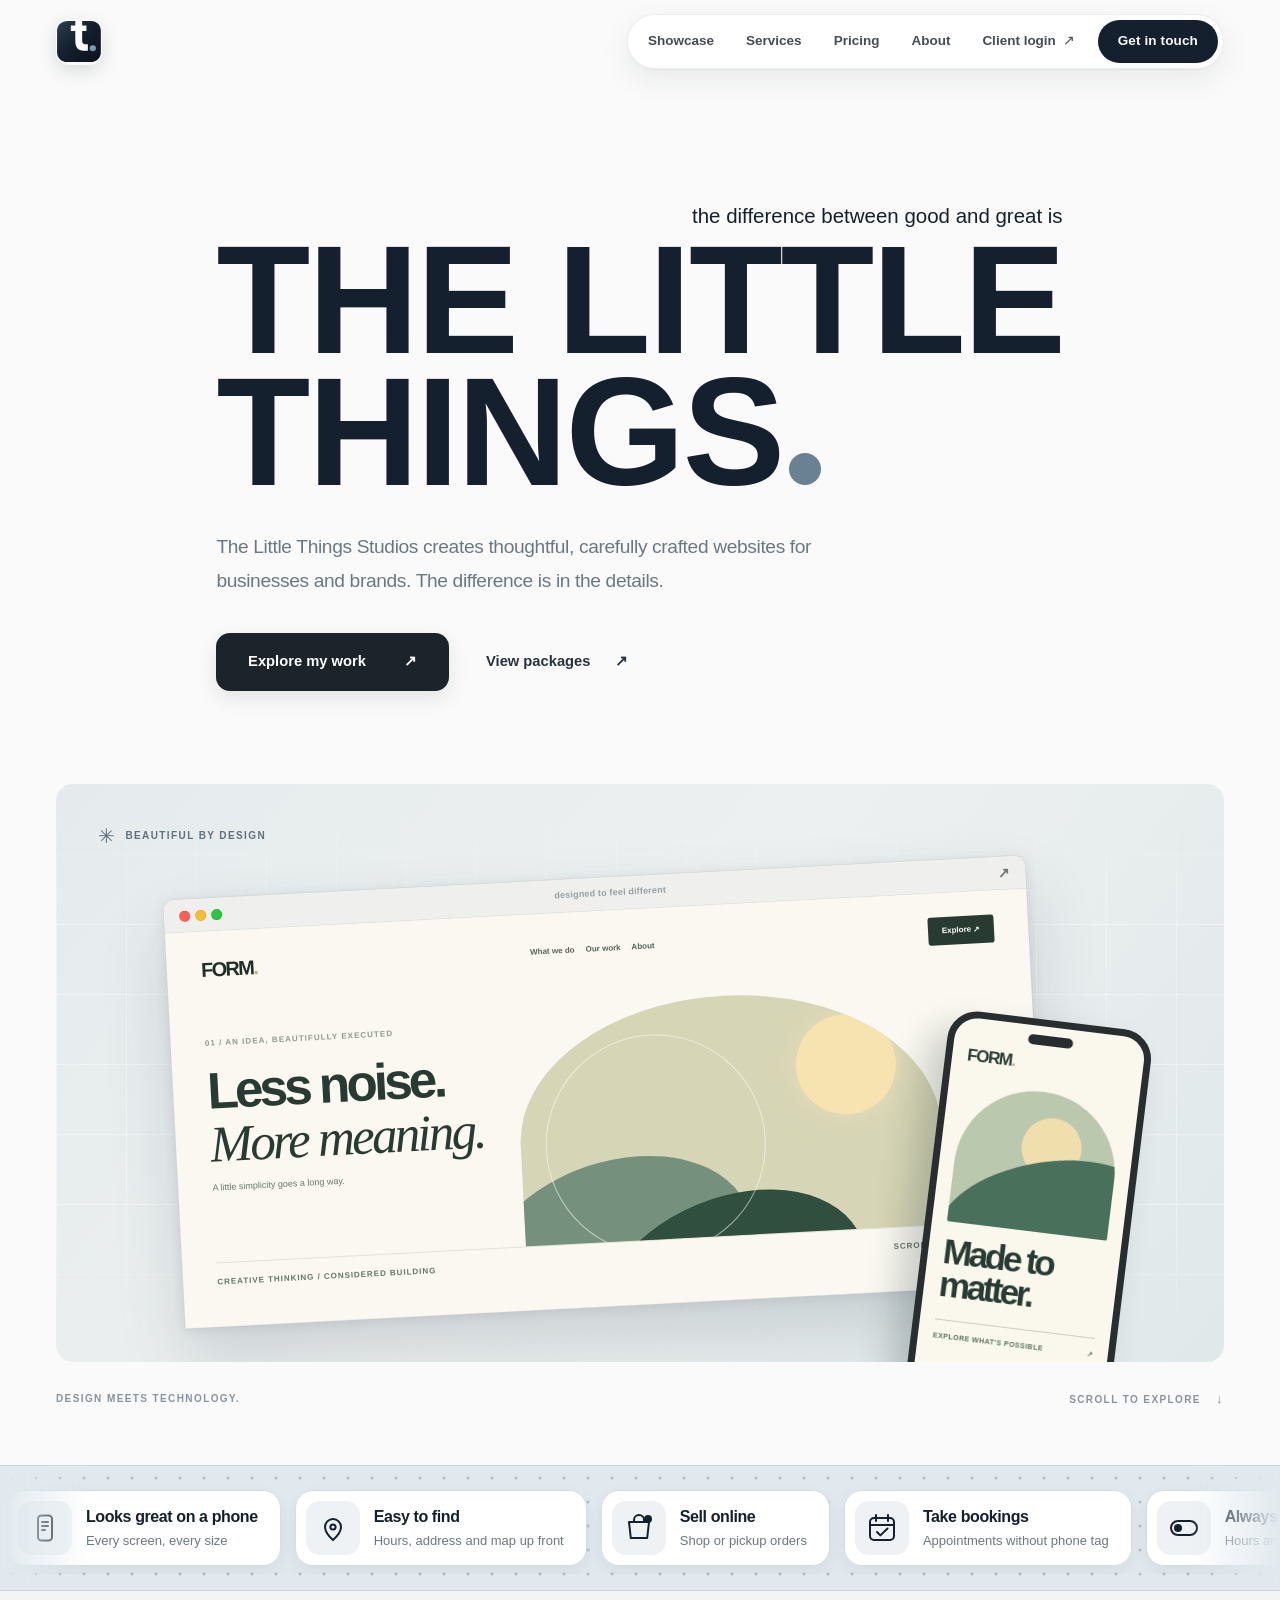
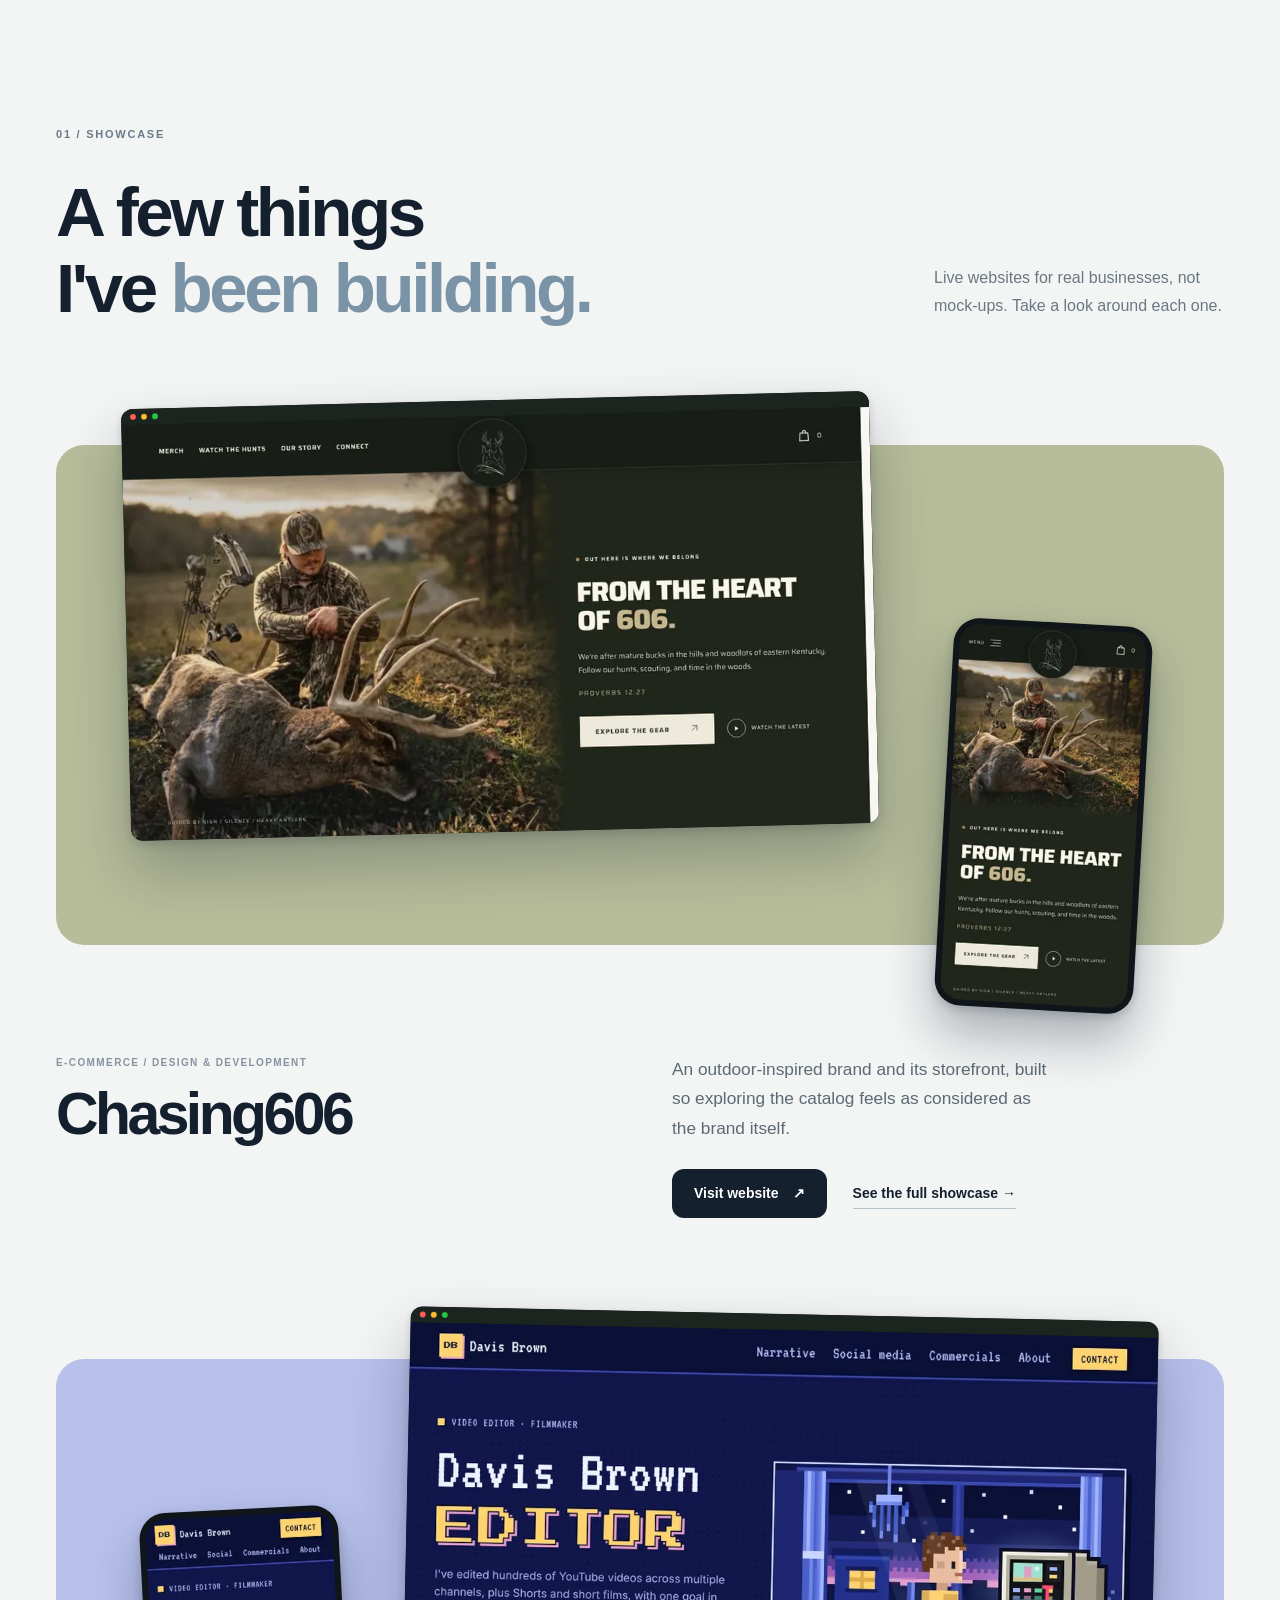
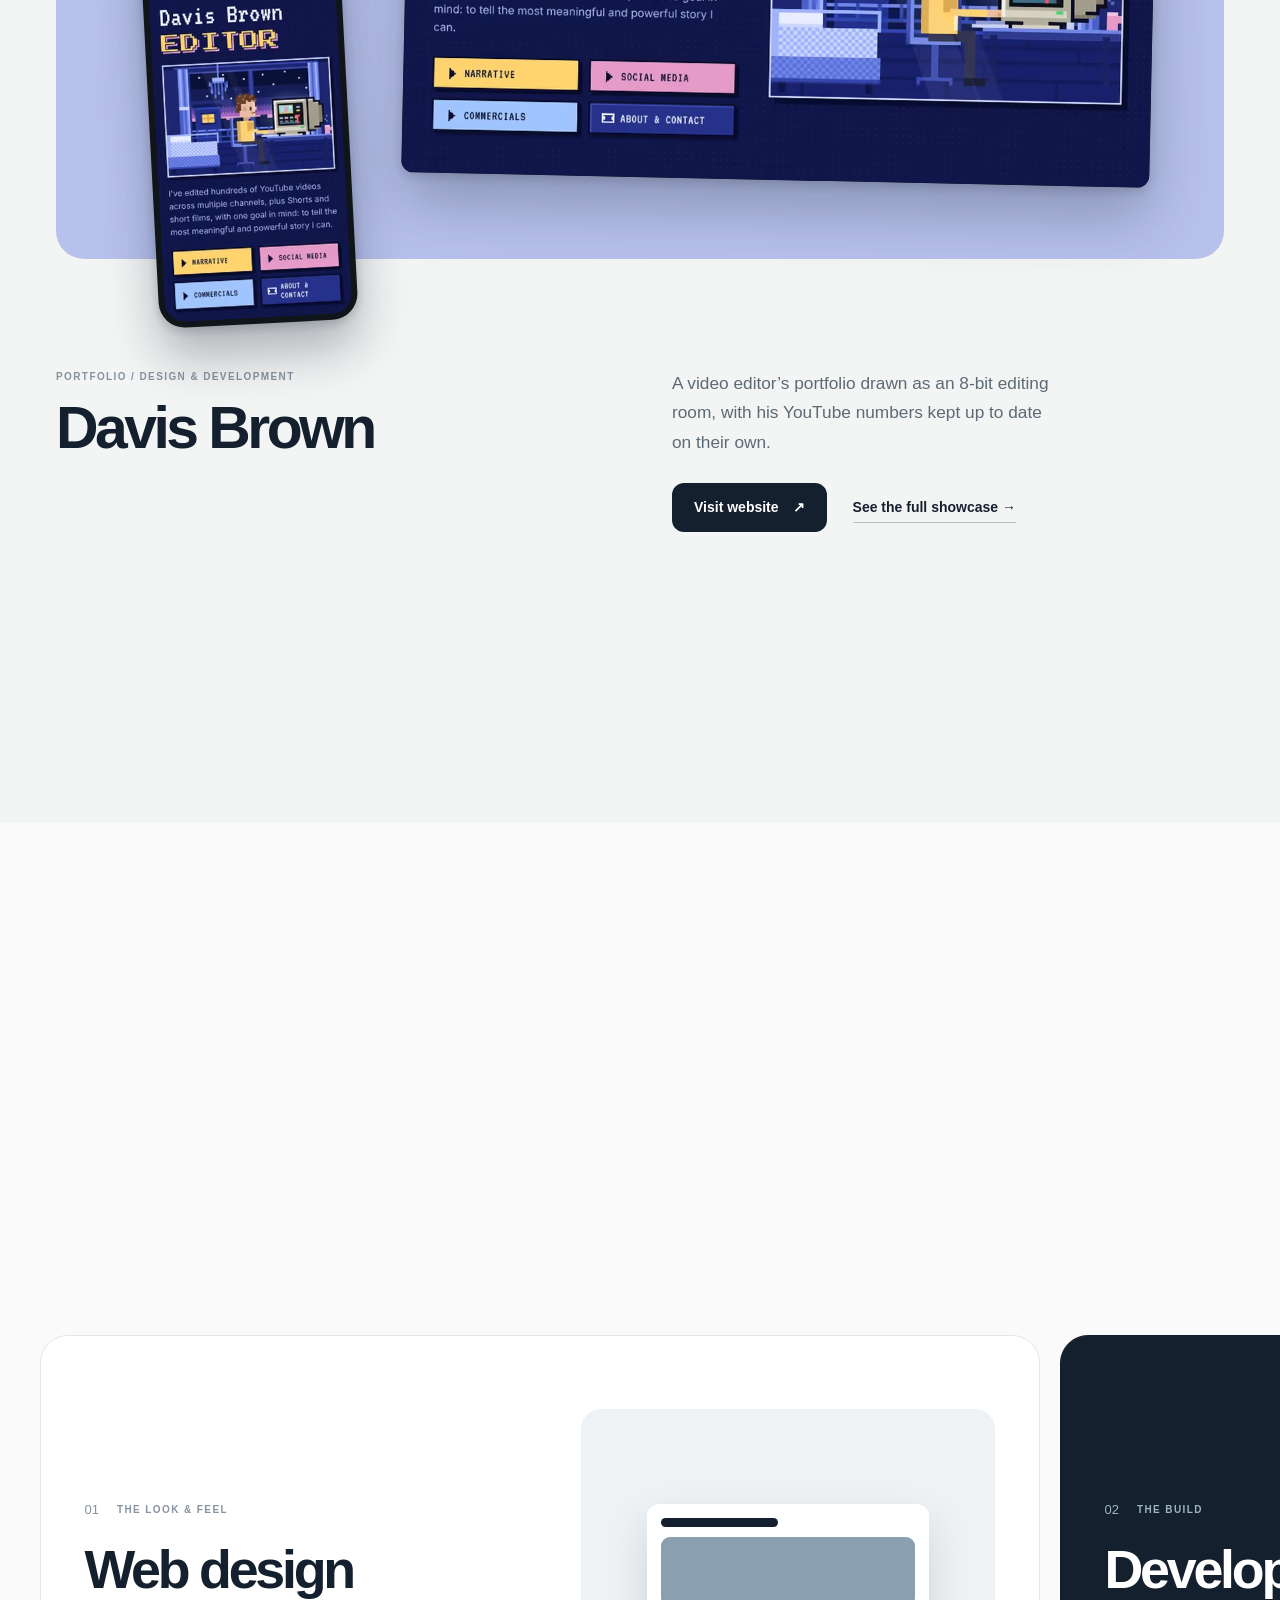
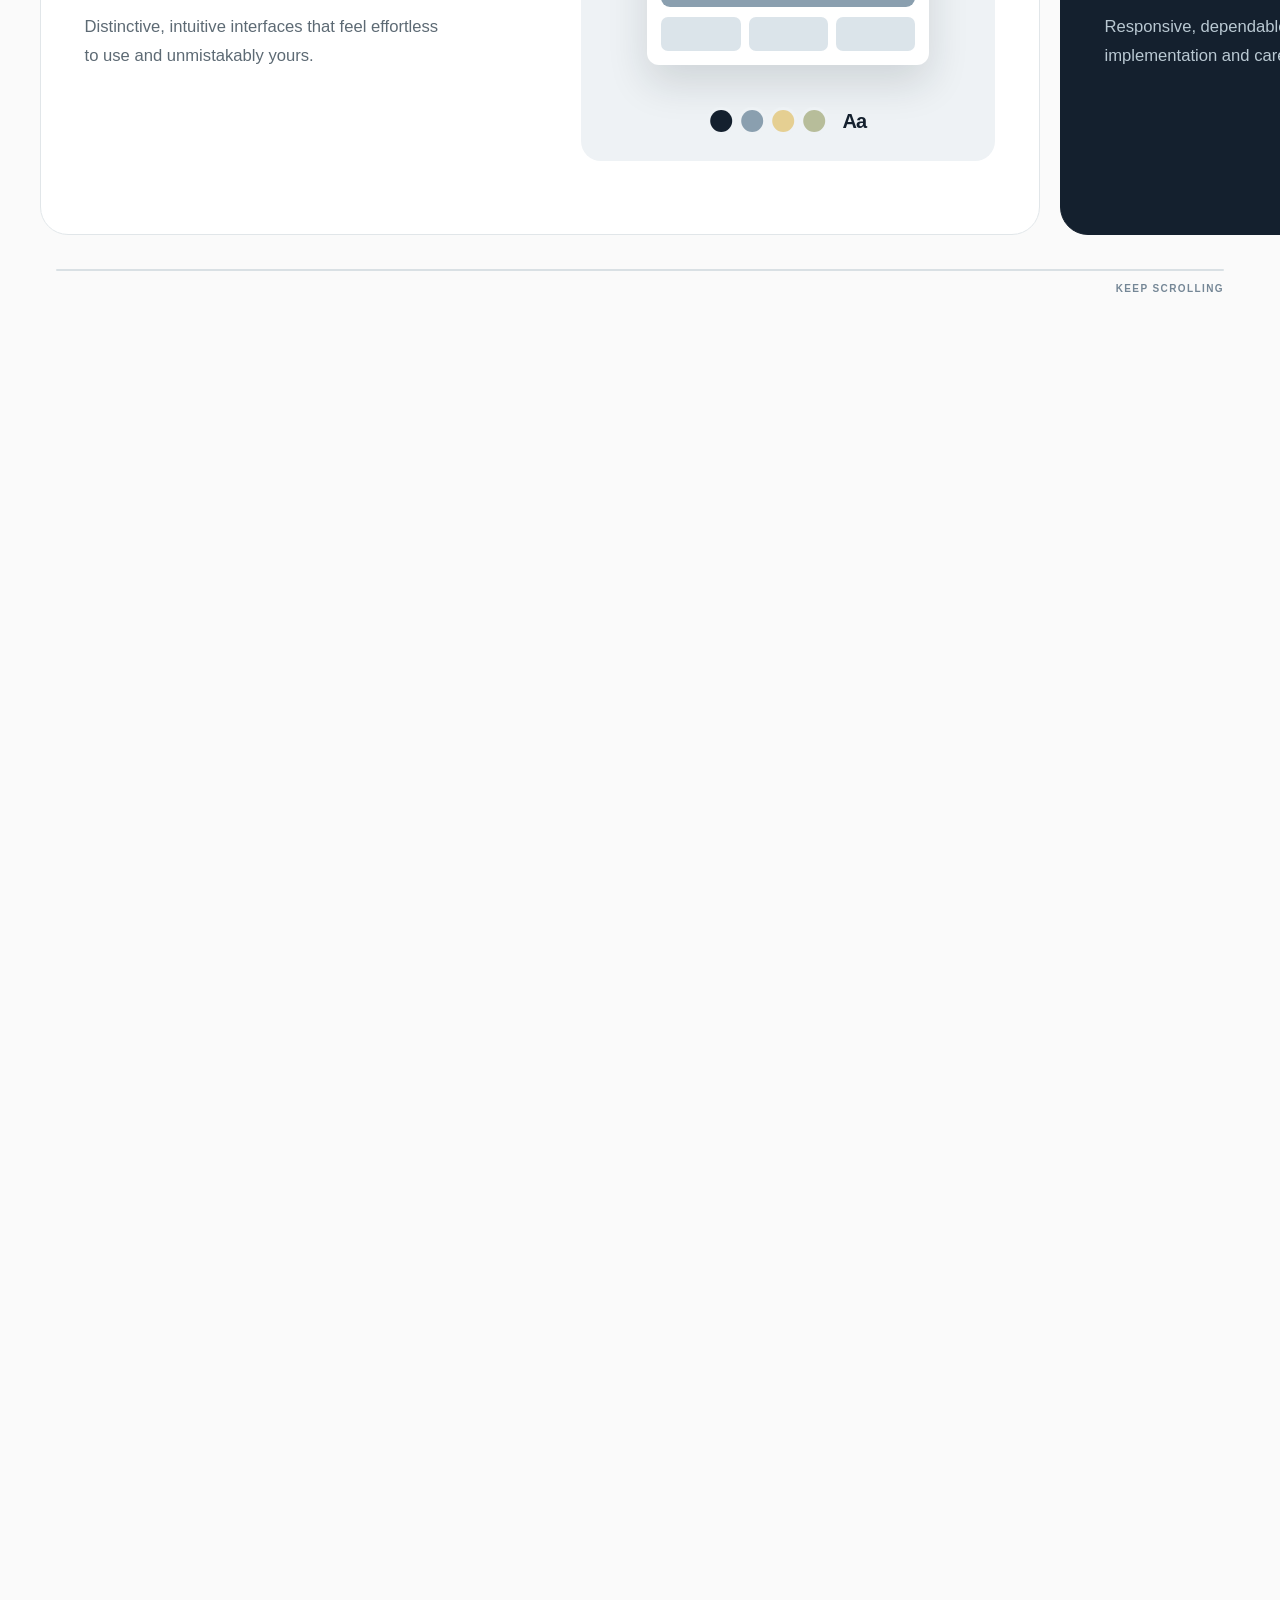
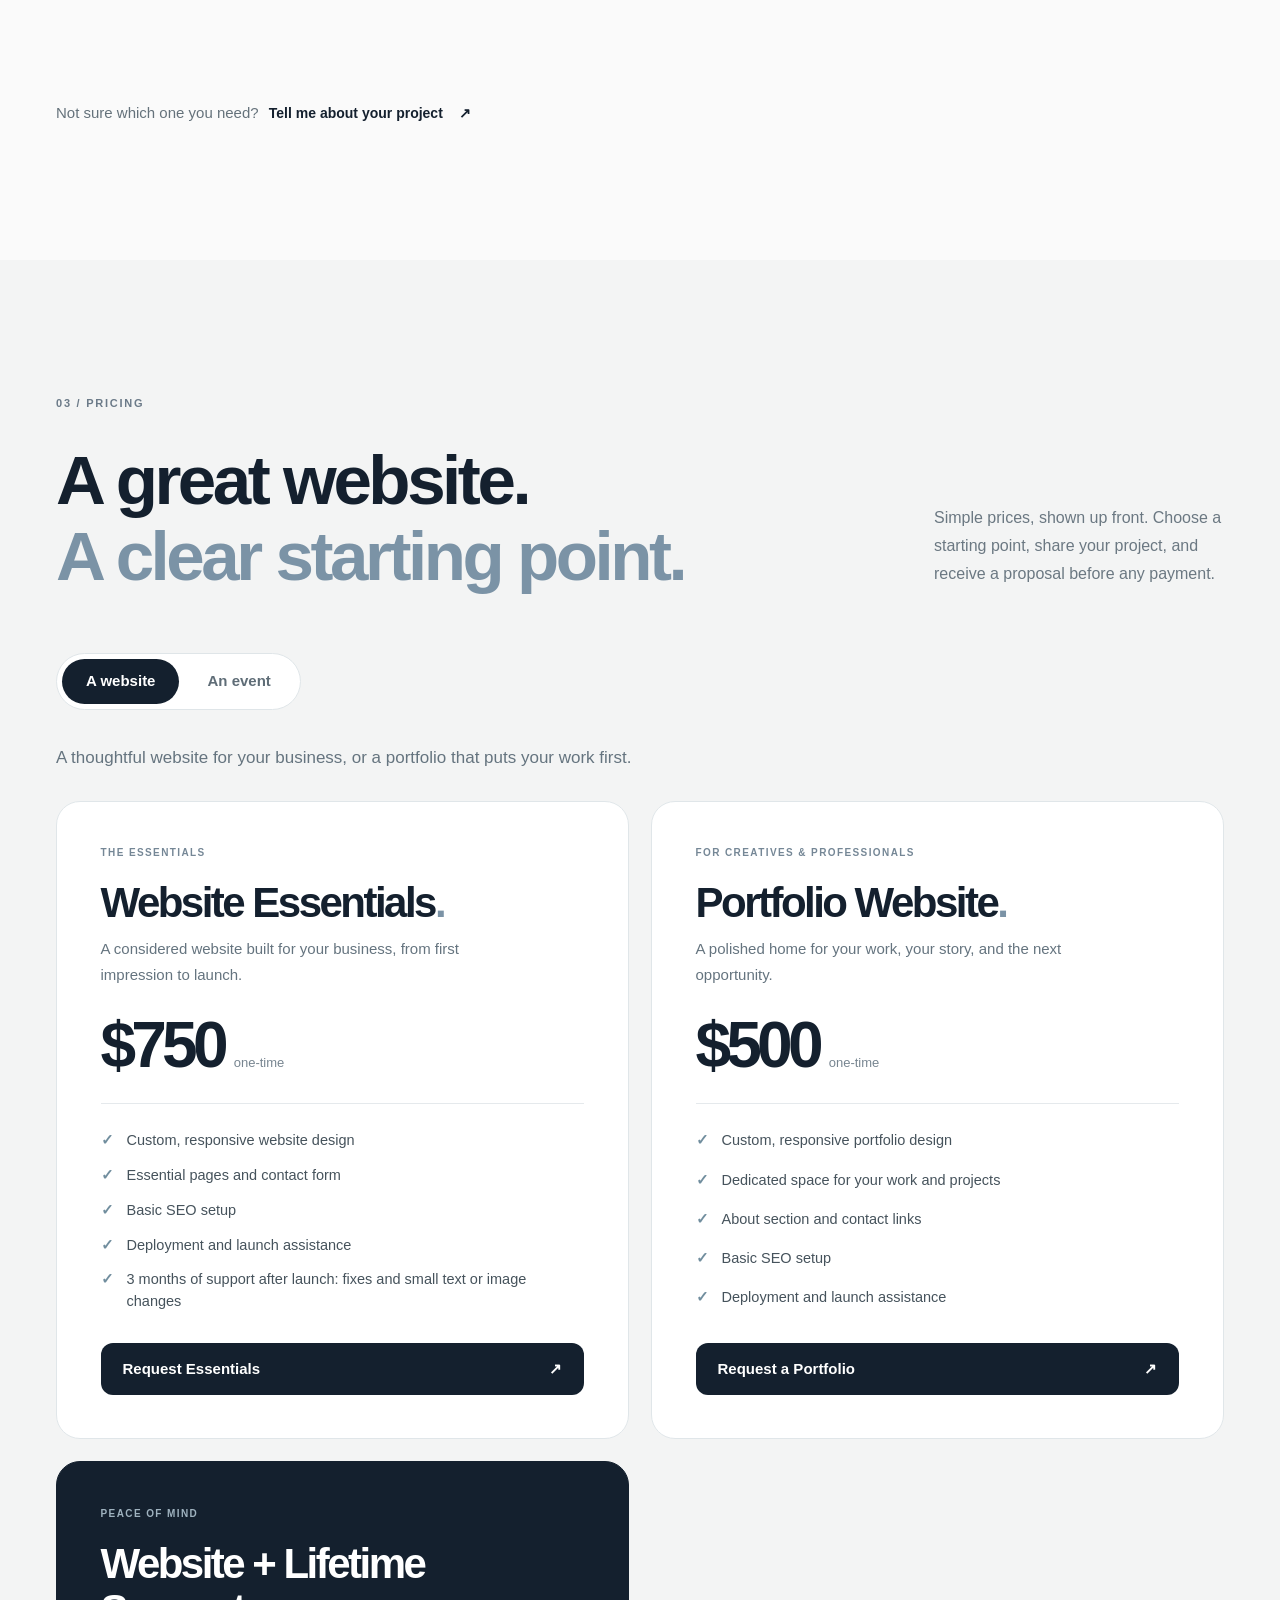
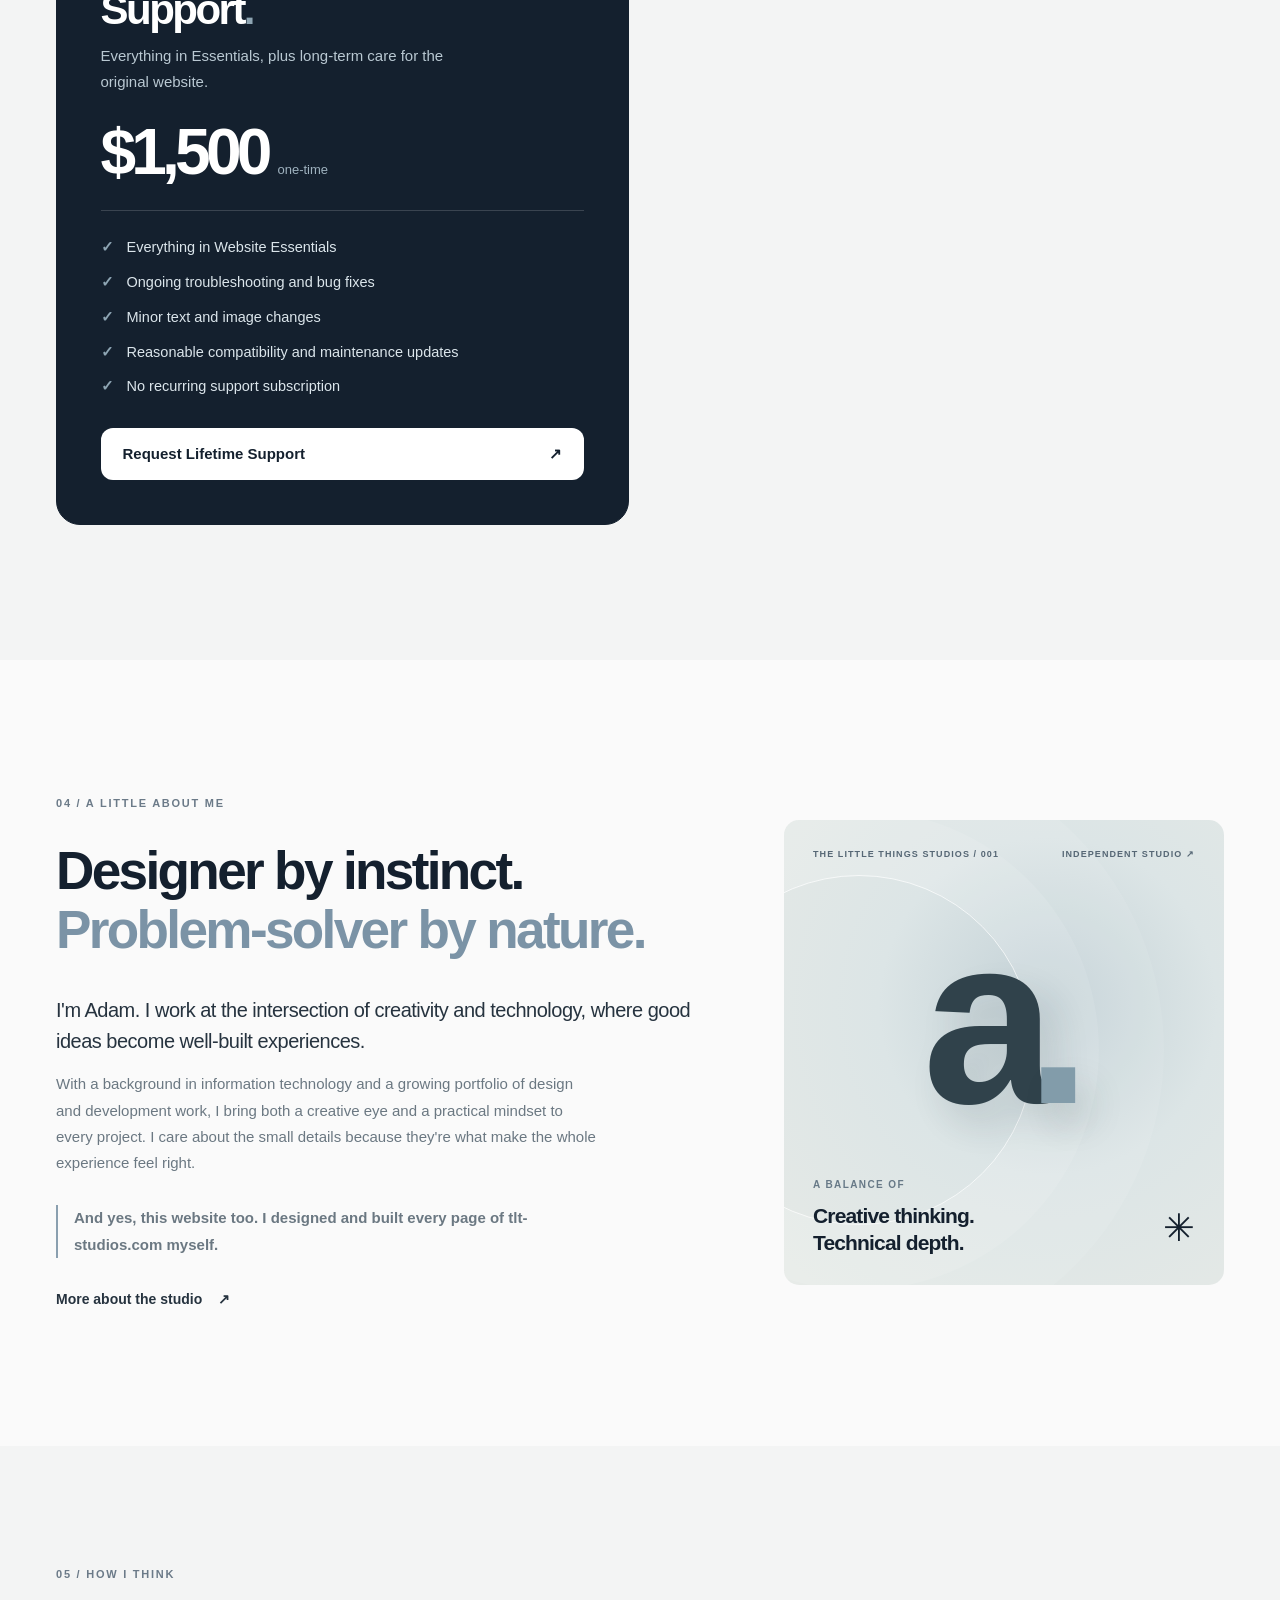
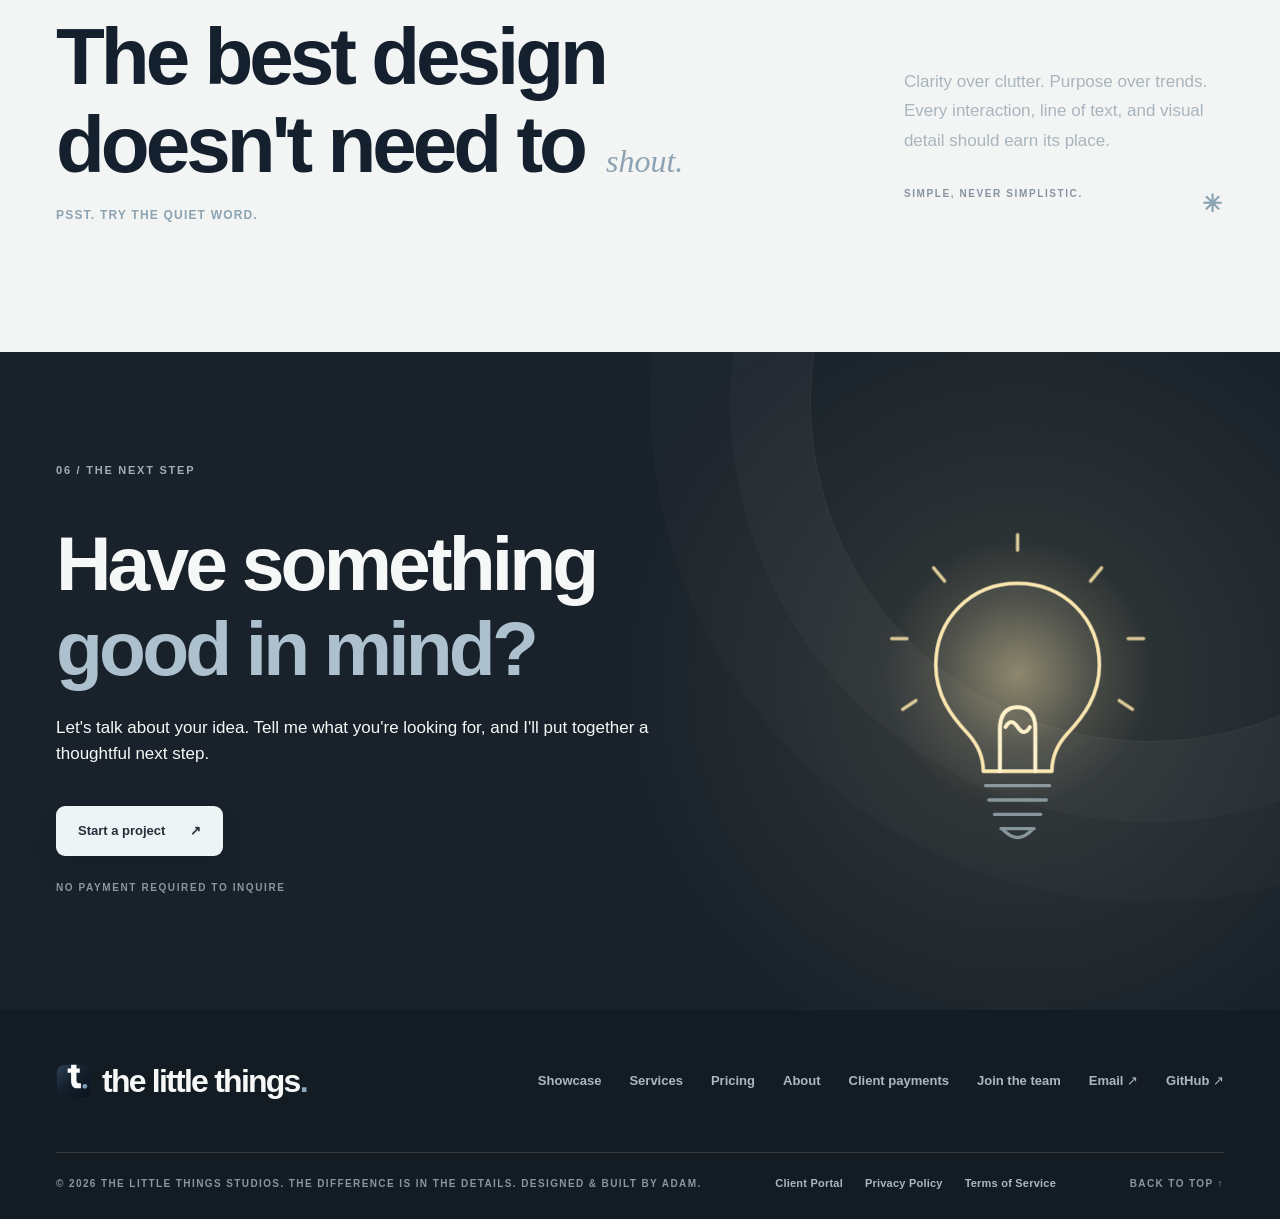
==== commit efbd606e: "Update homepage website and event pricing" ====
--- a/index.html
+++ b/index.html
@@ -239,8 +239,8 @@
         </div>
         <div class="price-viewport reveal"><div class="price-track">
         <div class="price-panel" id="panel-website" role="tabpanel" aria-labelledby="tab-website">
-          <p class="price-intro">One-time prices for a website that lasts.</p>
-          <div class="price-grid">
+          <p class="price-intro">A thoughtful website for your business, or a portfolio that puts your work first.</p>
+          <div class="price-grid price-grid-three">
             <article class="price-card">
               <p class="price-label">THE ESSENTIALS</p>
               <h3>Website Essentials<span class="package-period">.</span></h3>
@@ -248,6 +248,14 @@
               <p class="price-amount"><span>$750</span><small>one-time</small></p>
               <ul class="price-features"><li>Custom, responsive website design</li><li>Essential pages and contact form</li><li>Basic SEO setup</li><li>Deployment and launch assistance</li><li>3 months of support after launch: fixes and small text or image changes</li></ul>
               <a class="price-button" href="/contact.html?package=essential">Request Essentials <span aria-hidden="true">↗</span></a>
+            </article>
+            <article class="price-card">
+              <p class="price-label">FOR CREATIVES &amp; PROFESSIONALS</p>
+              <h3>Portfolio Website<span class="package-period">.</span></h3>
+              <p class="price-summary">A polished home for your work, your story, and the next opportunity.</p>
+              <p class="price-amount"><span>$500</span><small>one-time</small></p>
+              <ul class="price-features"><li>Custom, responsive portfolio design</li><li>Dedicated space for your work and projects</li><li>About section and contact links</li><li>Basic SEO setup</li><li>Deployment and launch assistance</li></ul>
+              <a class="price-button" href="/contact.html?package=portfolio">Request a Portfolio <span aria-hidden="true">↗</span></a>
             </article>
             <article class="price-card is-featured">
               <p class="price-label">PEACE OF MIND</p>
@@ -260,27 +268,19 @@
           </div>
         </div>
         <div class="price-panel" id="panel-event" role="tabpanel" aria-labelledby="tab-event">
-          <p class="price-intro">For anything with a date on it: a wedding, a reunion, a fundraiser, your church’s VBS. Pay once to set it up, then only for the months it’s live. Between events it rests, kept and ready, and comes back updated whenever you renew.</p>
-          <div class="price-grid">
-            <article class="price-card">
-              <p class="price-label">ONE PAGE</p>
-              <h3>Event Page<span class="package-period">.</span></h3>
-              <p class="price-summary">Details, schedule, map and photos on a single page.</p>
+          <p class="price-intro">For weddings, reunions, fundraisers, church events, and everything with a date on it. Get the details in one place, keep it live for the months you need, and renew whenever the next event comes around.</p>
+          <div class="price-grid price-grid-single">
+            <article class="price-card is-featured">
+              <p class="price-label">ONE FLEXIBLE EVENT WEBSITE</p>
+              <h3>Event Website<span class="package-period">.</span></h3>
+              <p class="price-summary">The story, schedule, travel details, RSVP, and photos, all together in one polished place.</p>
               <p class="price-amount"><span>$150</span><small>setup, then $15 a month live</small></p>
-              <ul class="price-features"><li>One page: details, schedule, map and photos</li><li>RSVP or sign-up link</li><li>Small updates included while it’s live</li><li>Renew any time; updates included, no setup fee again</li></ul>
-              <p class="price-example">A 2-month VBS page: $180 the first year, $30 each year after.</p><a class="price-button" href="/contact.html?package=event-page">Request an Event Page <span aria-hidden="true">↗</span></a>
+              <ul class="price-features"><li>Flexible layout for event details, schedule, map, and travel information</li><li>RSVP or sign-up link</li><li>Photo gallery</li><li>Small updates included while it’s live</li><li>Renew any time; updates included, with no setup fee again</li></ul>
+              <p class="price-example">Pay the $150 setup once, then $15 for each month you want the website live. A 2-month event costs $180.</p>
+              <a class="price-button" href="/contact.html?package=event-website">Request an Event Website <span aria-hidden="true">↗</span></a>
             </article>
-            <article class="price-card is-featured">
-              <p class="price-label">UP TO 3 PAGES · GREAT FOR WEDDINGS</p>
-              <h3>Event Site<span class="package-period">.</span></h3>
-              <p class="price-summary">Your story, the day, travel and more, with a photo gallery.</p>
-              <p class="price-amount"><span>$250</span><small>setup, then $20 a month live</small></p>
-              <ul class="price-features"><li>Up to 3 pages: your story, the day, travel and more</li><li>RSVP link and photo gallery</li><li>Small updates included while it’s live</li><li>Renew any time; updates included, no setup fee again</li></ul>
-              <p class="price-example">A wedding site live for 6 months: $370 in total.</p><a class="price-button" href="/contact.html?package=event-site">Request an Event Site <span aria-hidden="true">↗</span></a>
-            </article>
-          </div>
-        </div>
-        </div></div>
+          </div>
+        </div>
         <div class="price-fine reveal">
           <button class="price-fine-toggle" type="button" aria-expanded="false" aria-controls="price-fine-body"><svg viewBox="0 0 12 12" width="12" height="12" aria-hidden="true"><path d="M4 2l4 4-4 4" fill="none" stroke="currentColor" stroke-width="1.8" stroke-linecap="round" stroke-linejoin="round"/></svg>The fine print</button>
           <div class="price-fine-body" id="price-fine-body"><div class="price-fine-inner">
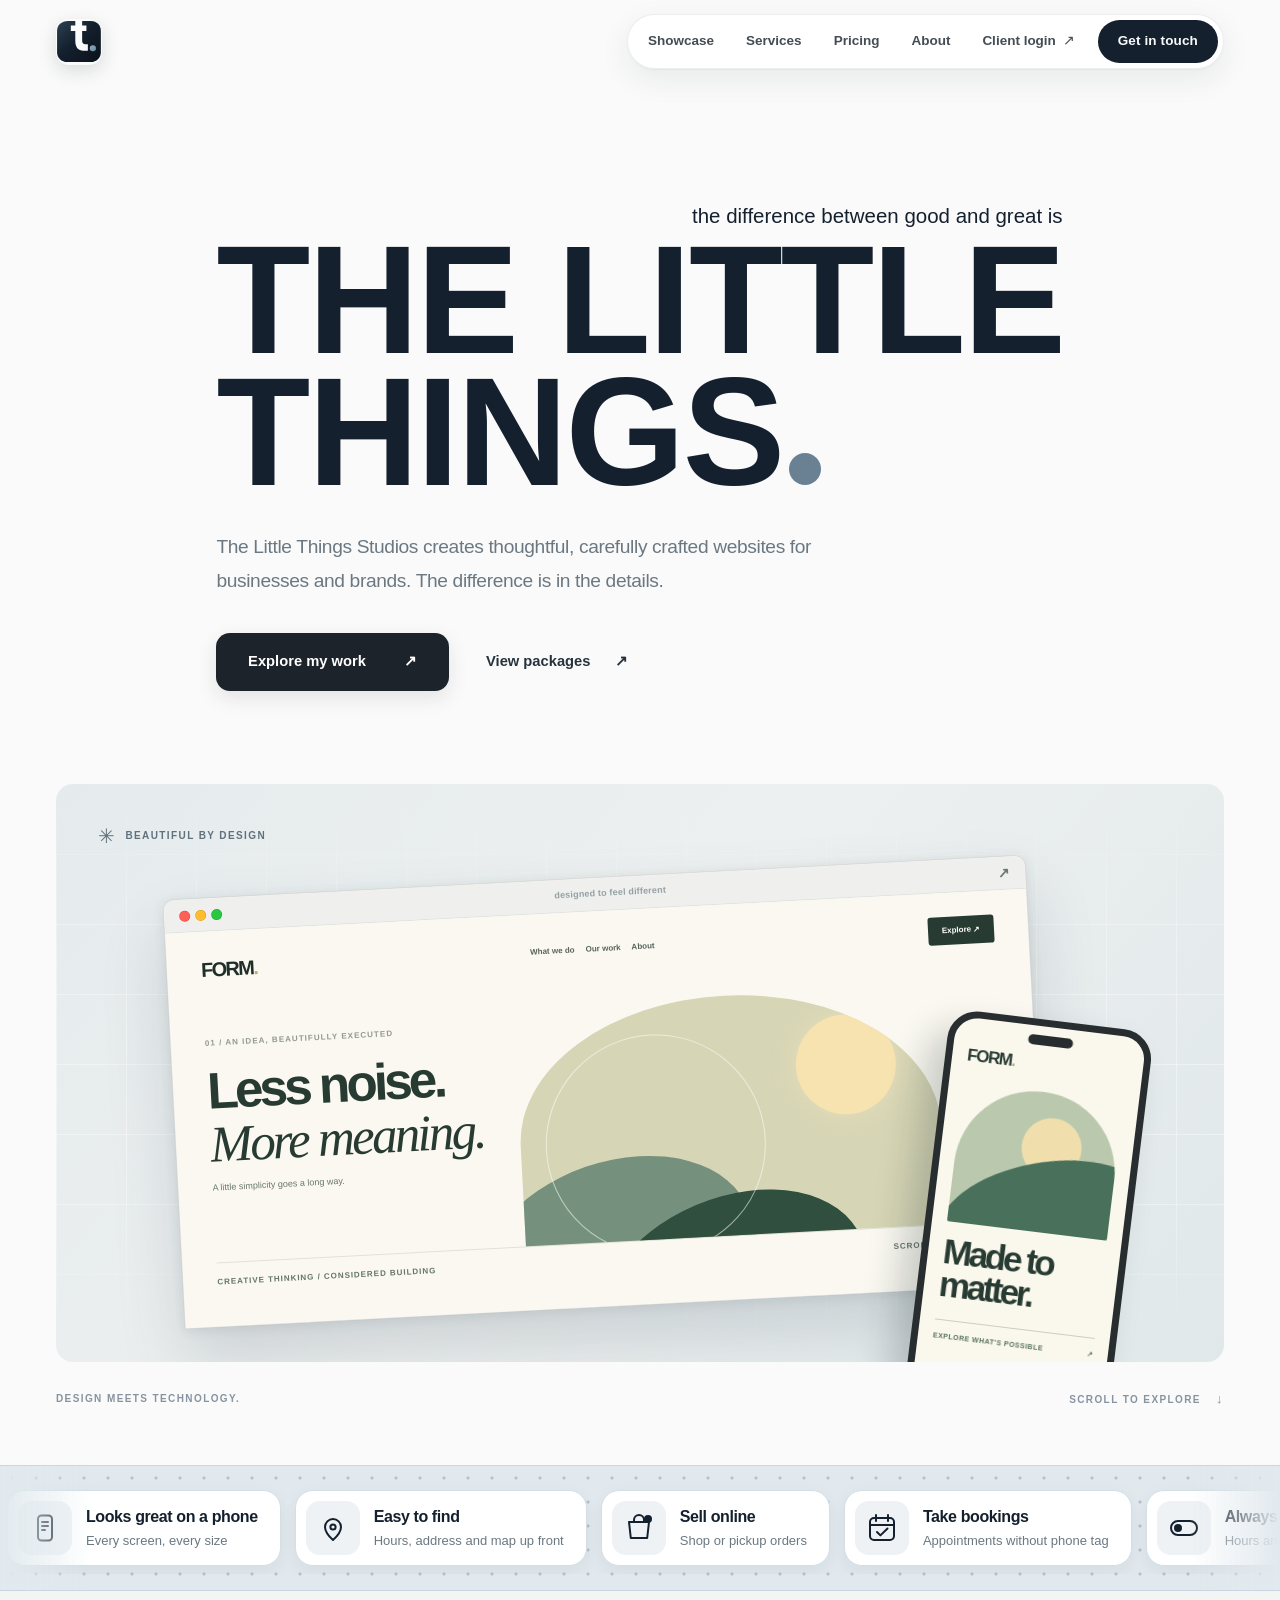
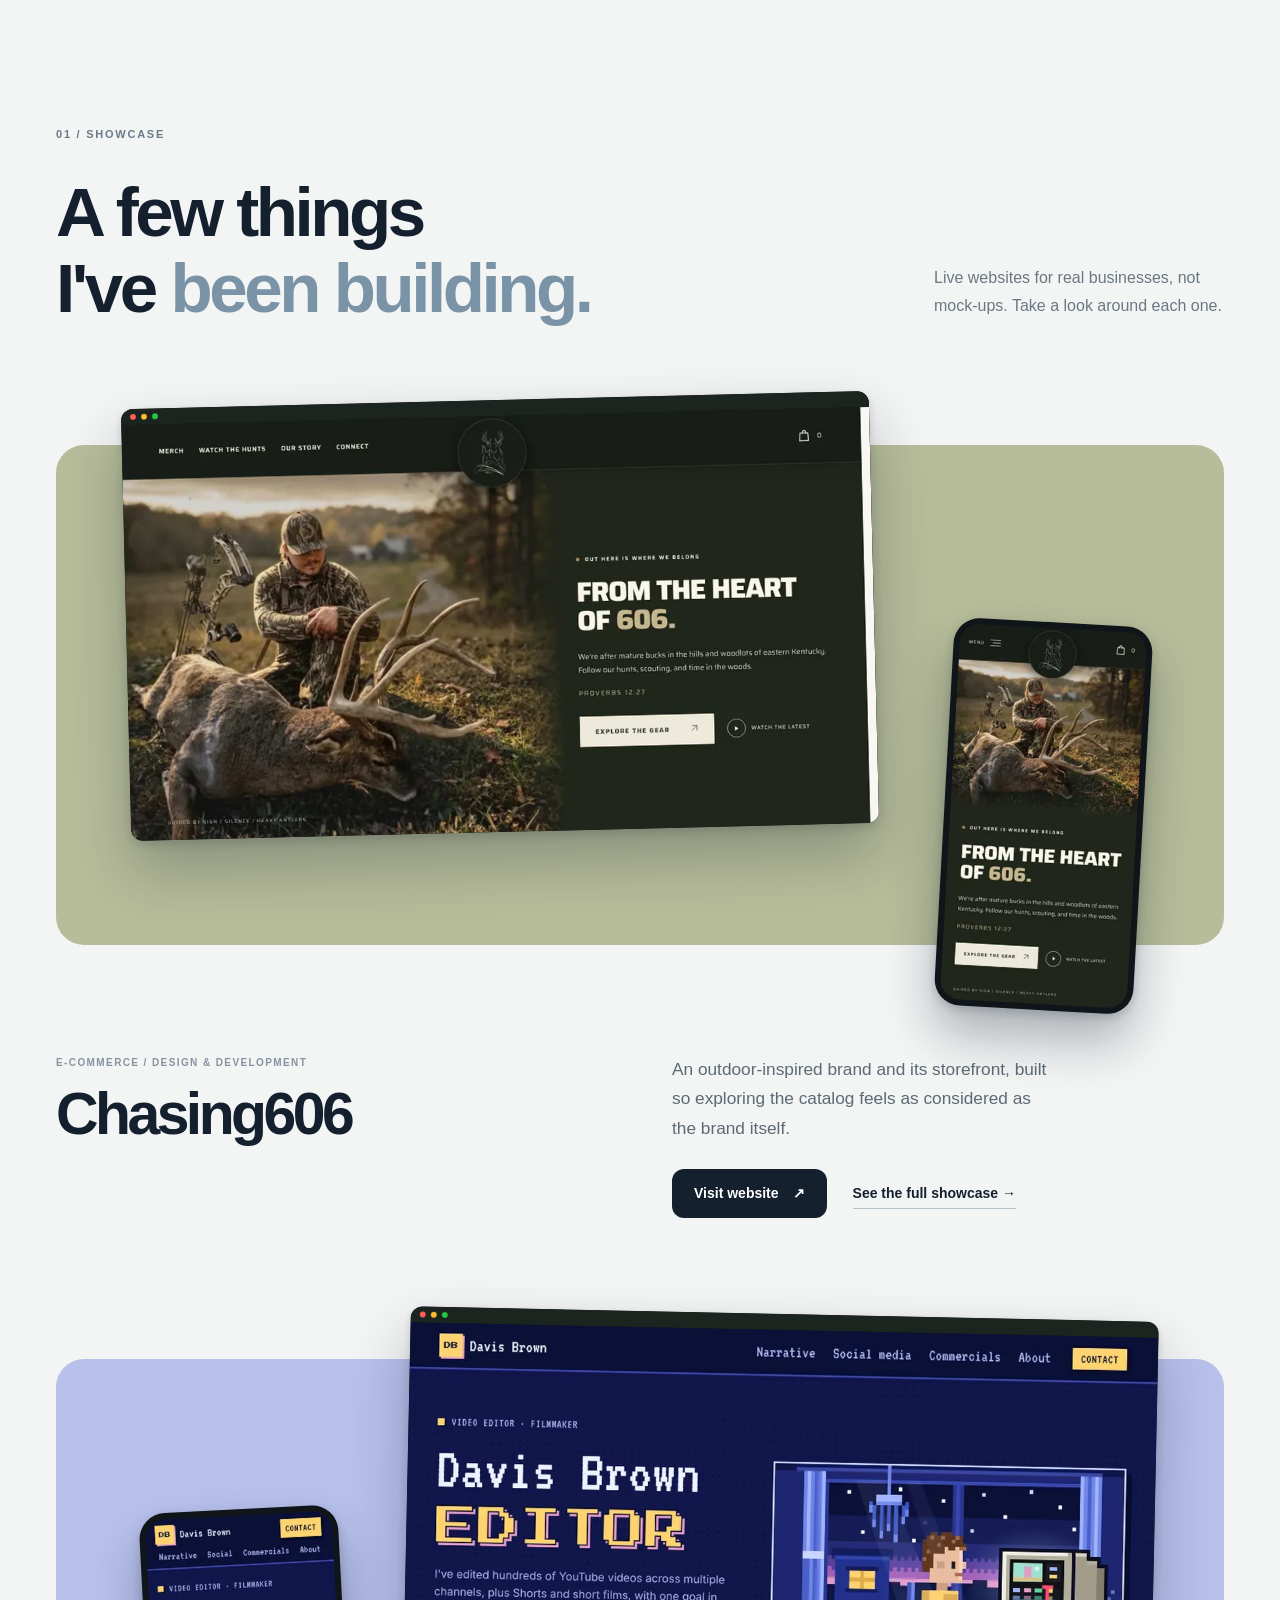
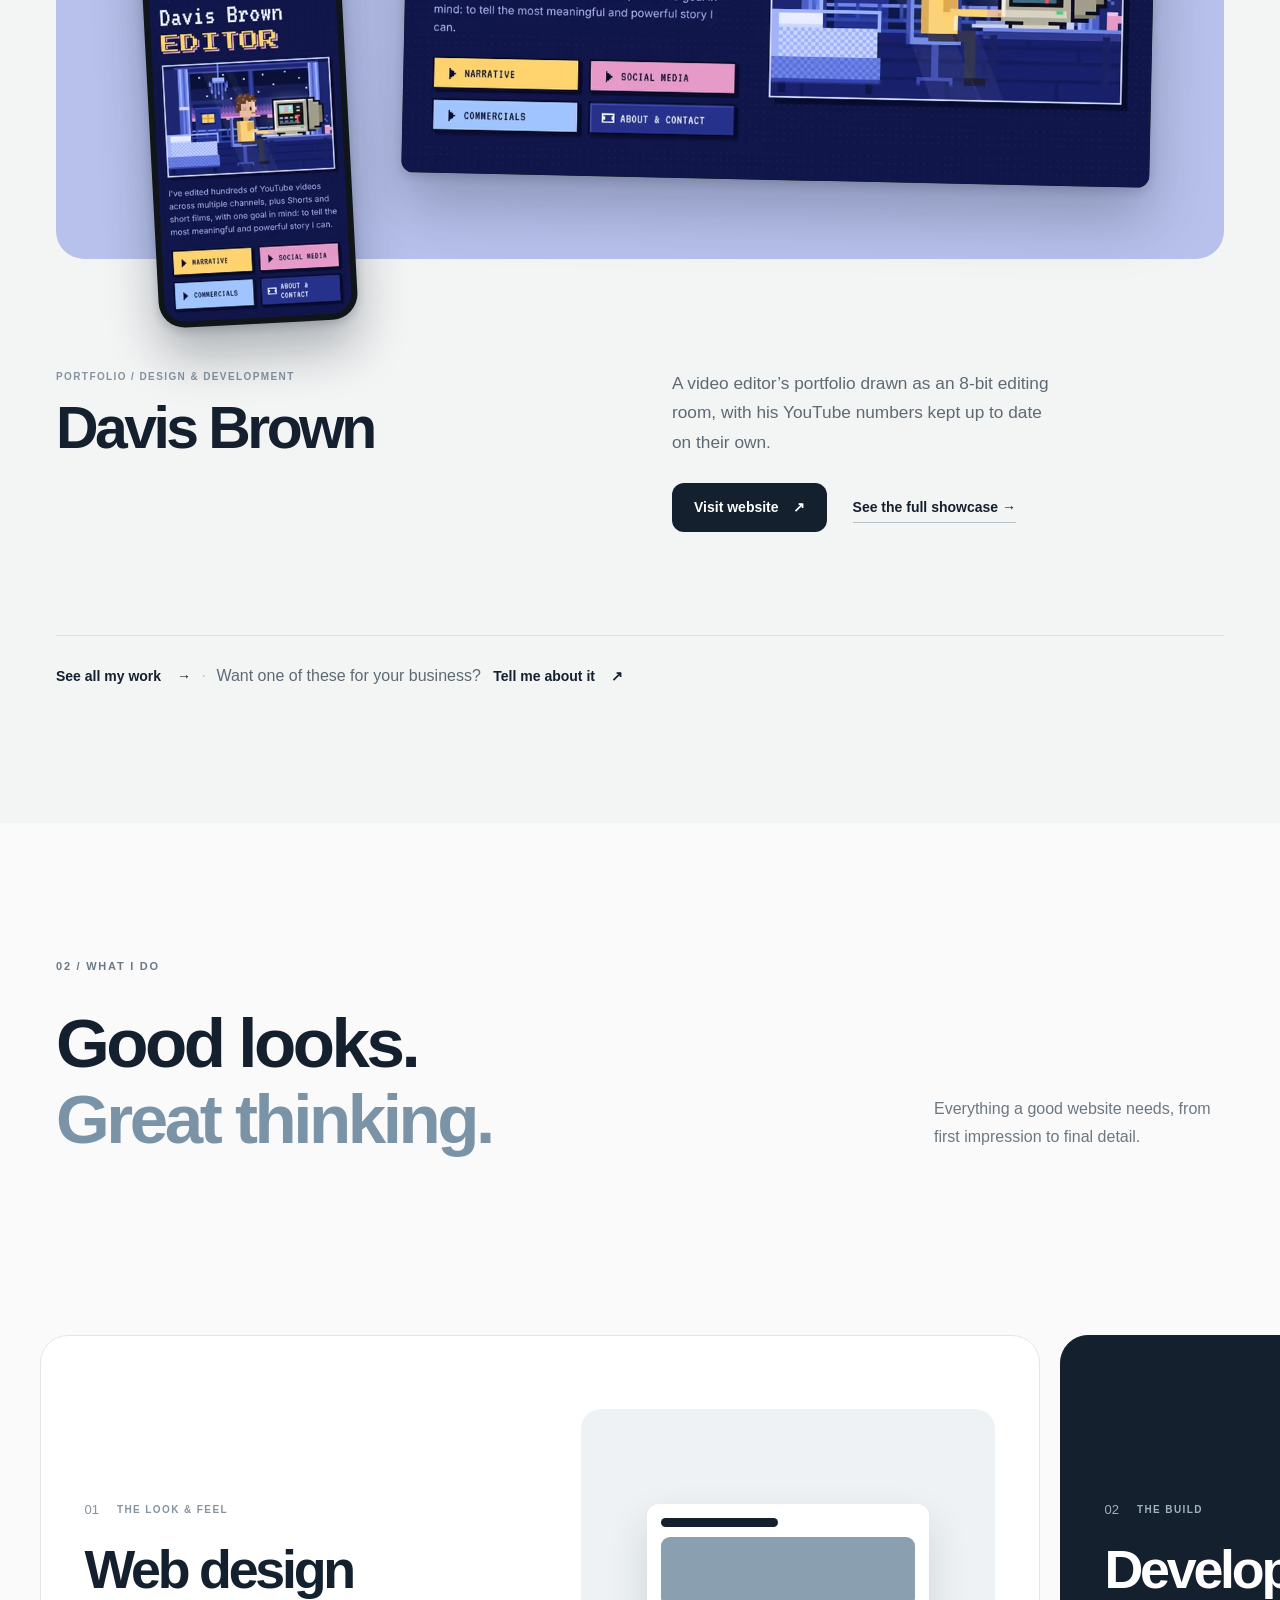
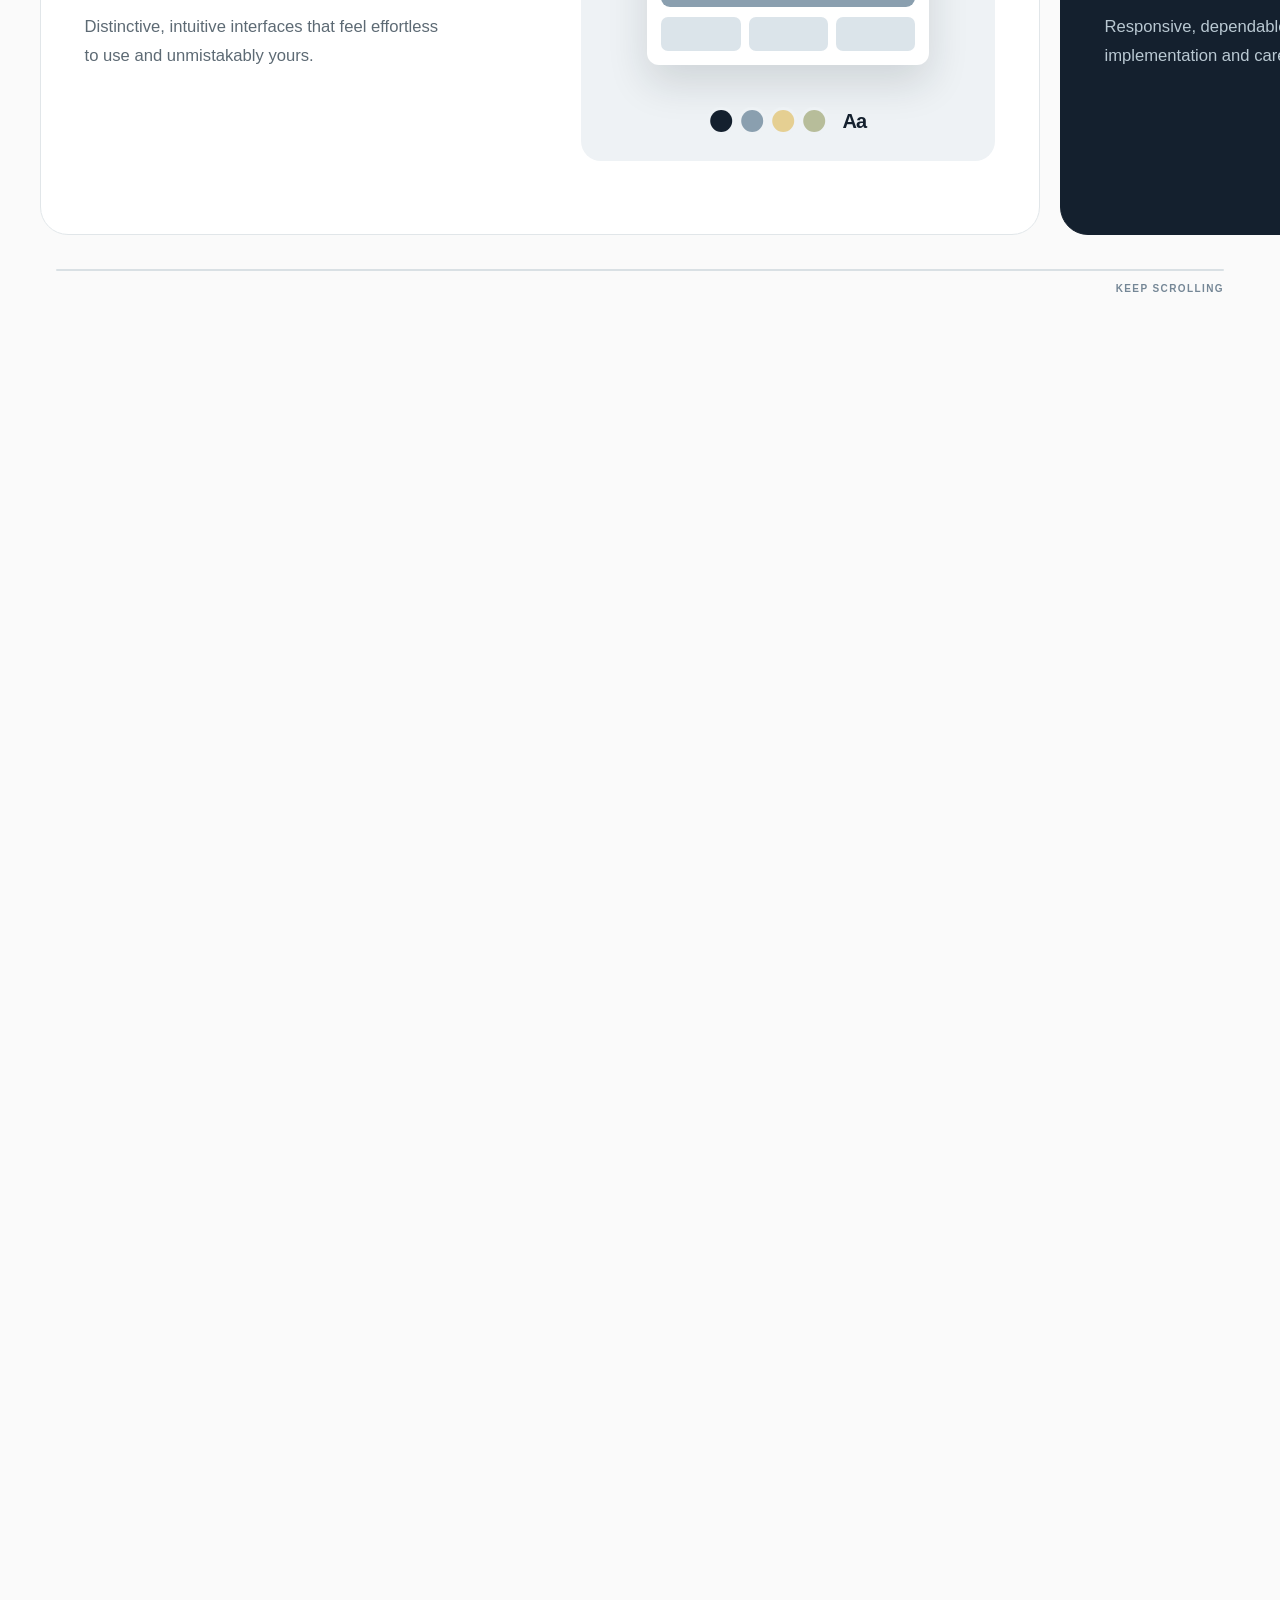
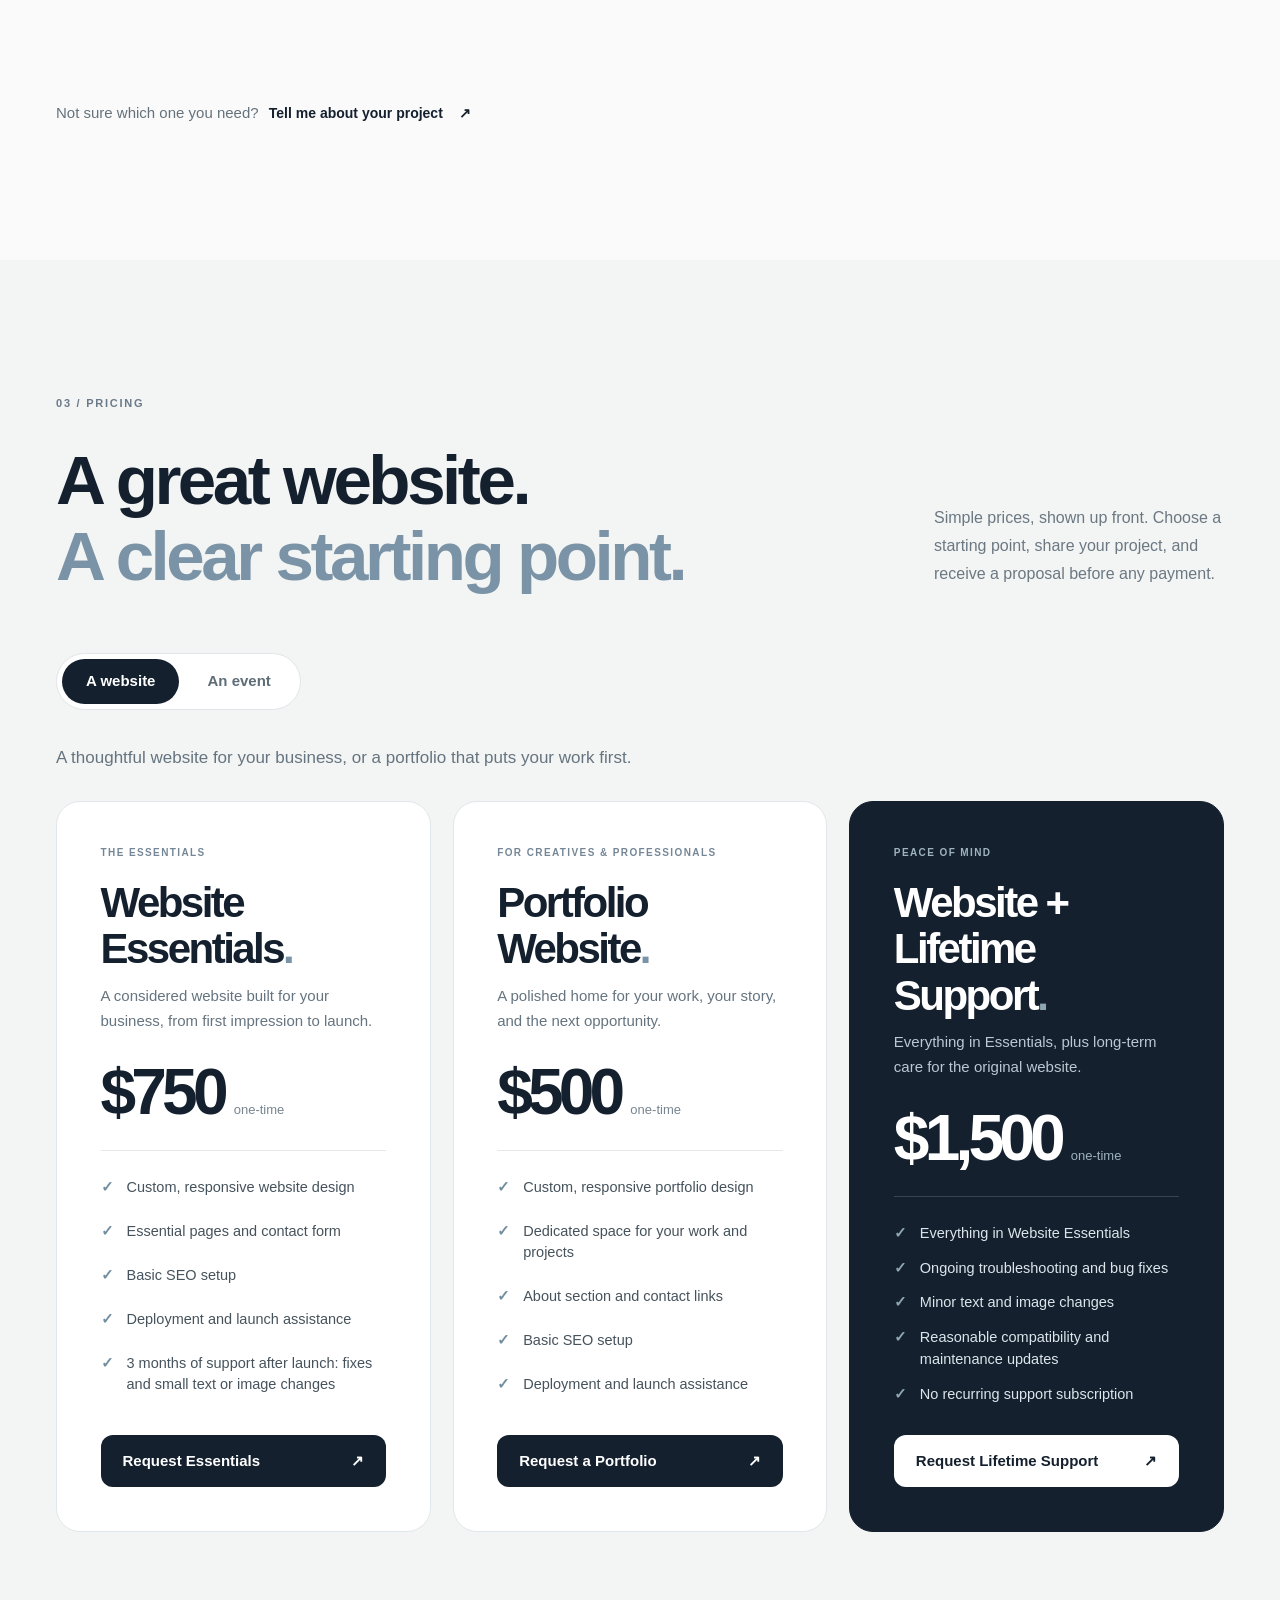
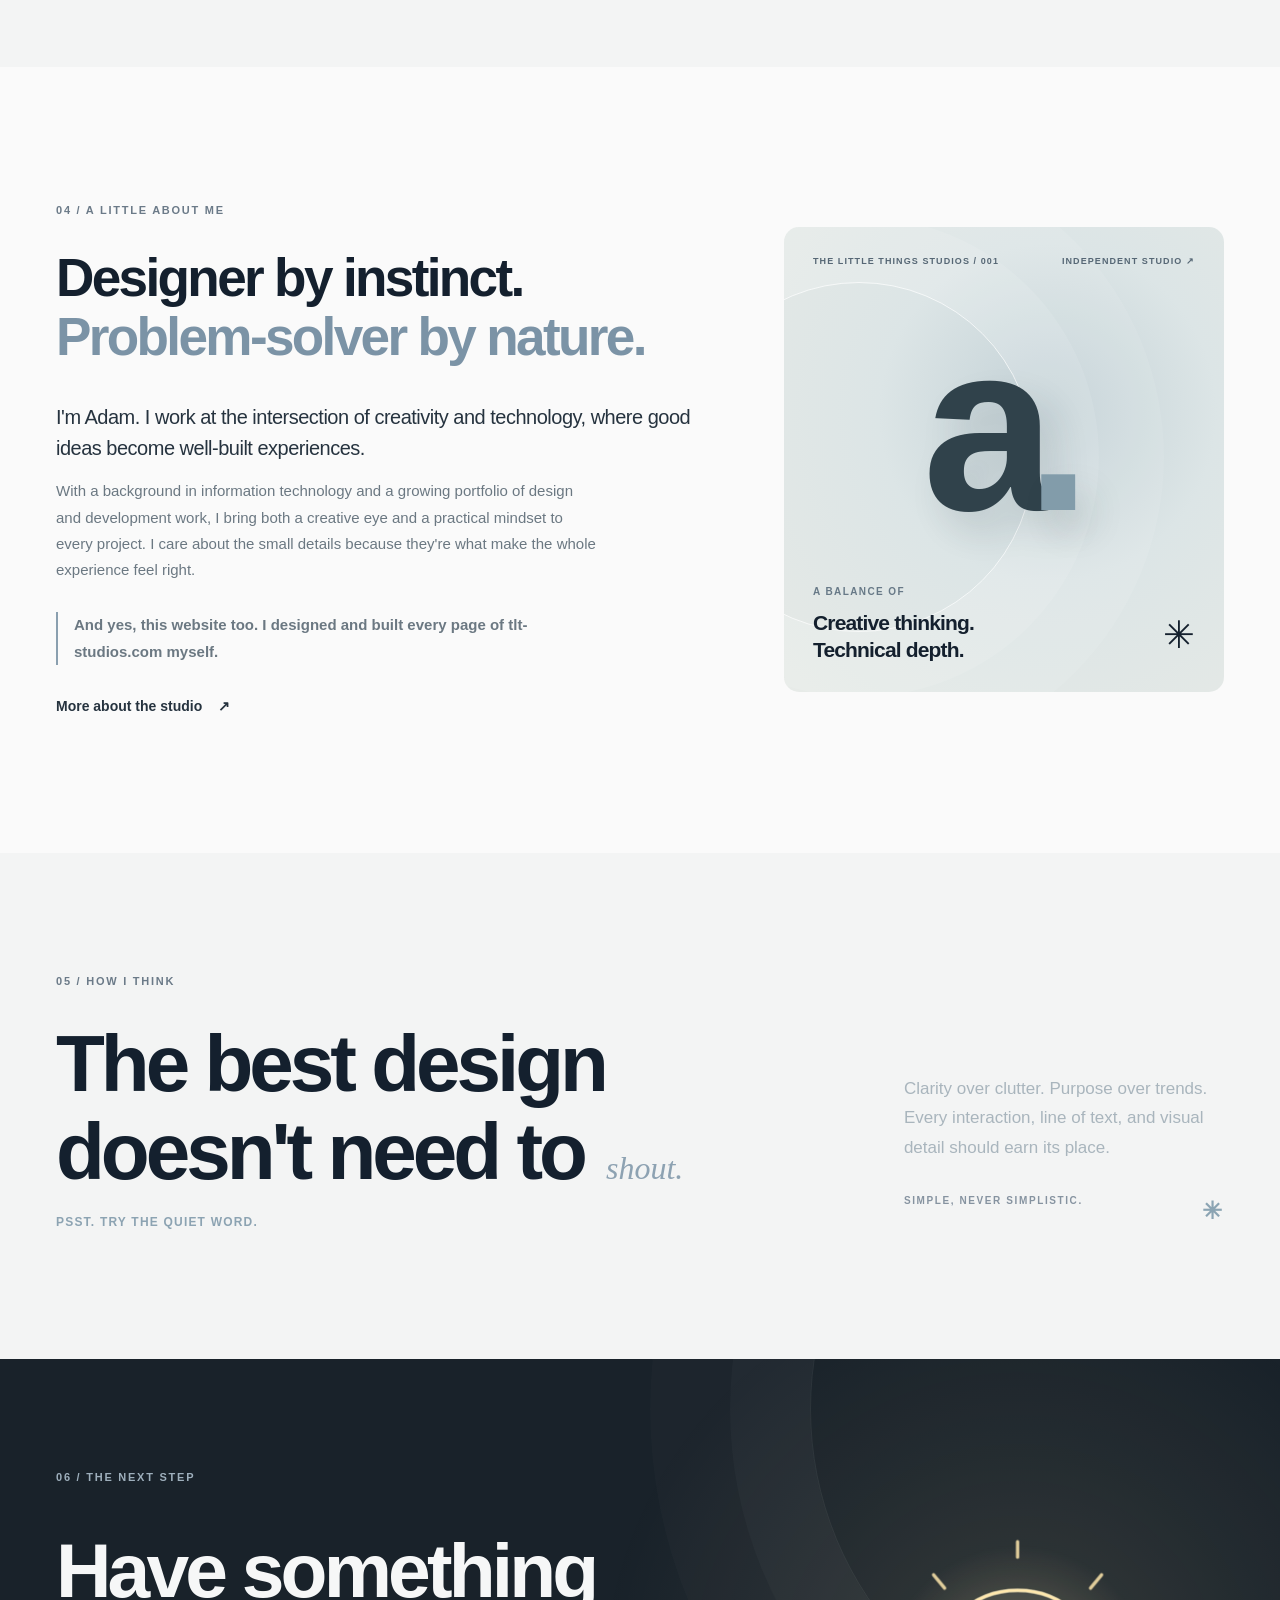
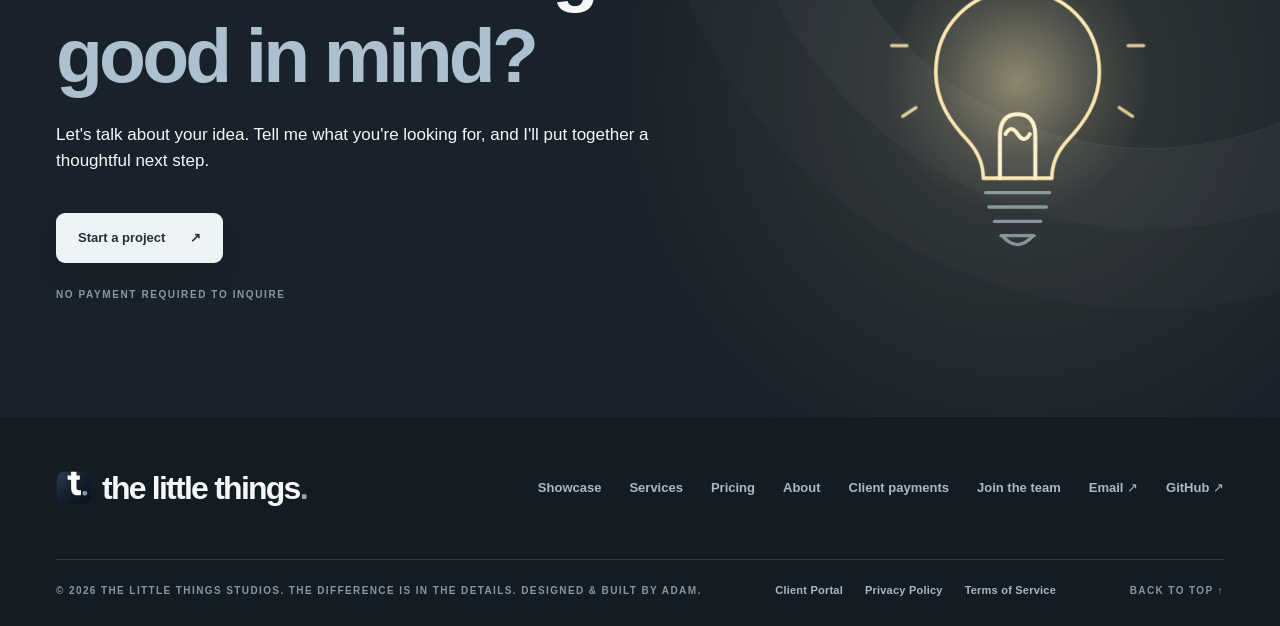
==== commit 266fdde2: "Refresh homepage stylesheet cache for pricing update" ====
--- a/index.html
+++ b/index.html
@@ -23,7 +23,7 @@
   <meta name="twitter:image" content="https://tlt-studios.com/social-preview.png?v=5" />
   <link rel="icon" href="/favicon.svg?v=3" type="image/svg+xml" />
   <link rel="apple-touch-icon" sizes="180x180" href="/apple-touch-icon.png?v=4" />
-  <link rel="stylesheet" href="/styles.css?v=20261102-davis" />
+  <link rel="stylesheet" href="/styles.css?v=20261106-pricing" />
   <title>The Little Things Studios | Design & Development</title>
 </head>
 <body>
--- a/styles.css
+++ b/styles.css
@@ -1319,6 +1319,8 @@
 .price-panel+.price-panel{margin-top:56px}
 .price-intro{max-width:640px;margin:0 0 28px;color:#65747f;font-size:17px;line-height:1.7}
 .price-grid{display:grid;grid-template-columns:repeat(2,minmax(0,1fr));gap:22px;align-items:stretch}
+.price-grid-three{grid-template-columns:repeat(3,minmax(0,1fr))}
+.price-grid-single{grid-template-columns:minmax(0,760px)}
 .price-card{display:flex;flex-direction:column;min-width:0;padding:clamp(28px,3.4vw,44px);border:1px solid #e0e6e9;border-radius:24px;background:#fff}
 .price-card.is-featured{background:#14202e;border-color:#14202e;color:#fff}
 .price-label{margin:0;color:#758796;font-size:10px;font-weight:760;letter-spacing:.14em}
@@ -1348,7 +1350,8 @@
 .price-fine strong{color:#344450}
 .price-more{margin:22px 0 0;color:#65747f;font-size:14px;line-height:1.8}
 .price-more a{color:#324f63;text-decoration:underline;text-underline-offset:3px;margin-right:8px}
-@media(max-width:800px){.price-grid{grid-template-columns:1fr}.price-intro{font-size:16px}}
+@media(max-width:1050px){.price-grid-three{grid-template-columns:repeat(2,minmax(0,1fr))}}
+@media(max-width:800px){.price-grid,.price-grid-three{grid-template-columns:1fr}.price-intro{font-size:16px}}
 @media(prefers-reduced-motion:reduce){.price-button,.price-tab{transition:none}.price-button:hover{transform:none}}
 
 /* Smooth switch: panels slide, the viewport eases to the new height, a pill glides between the tabs. */
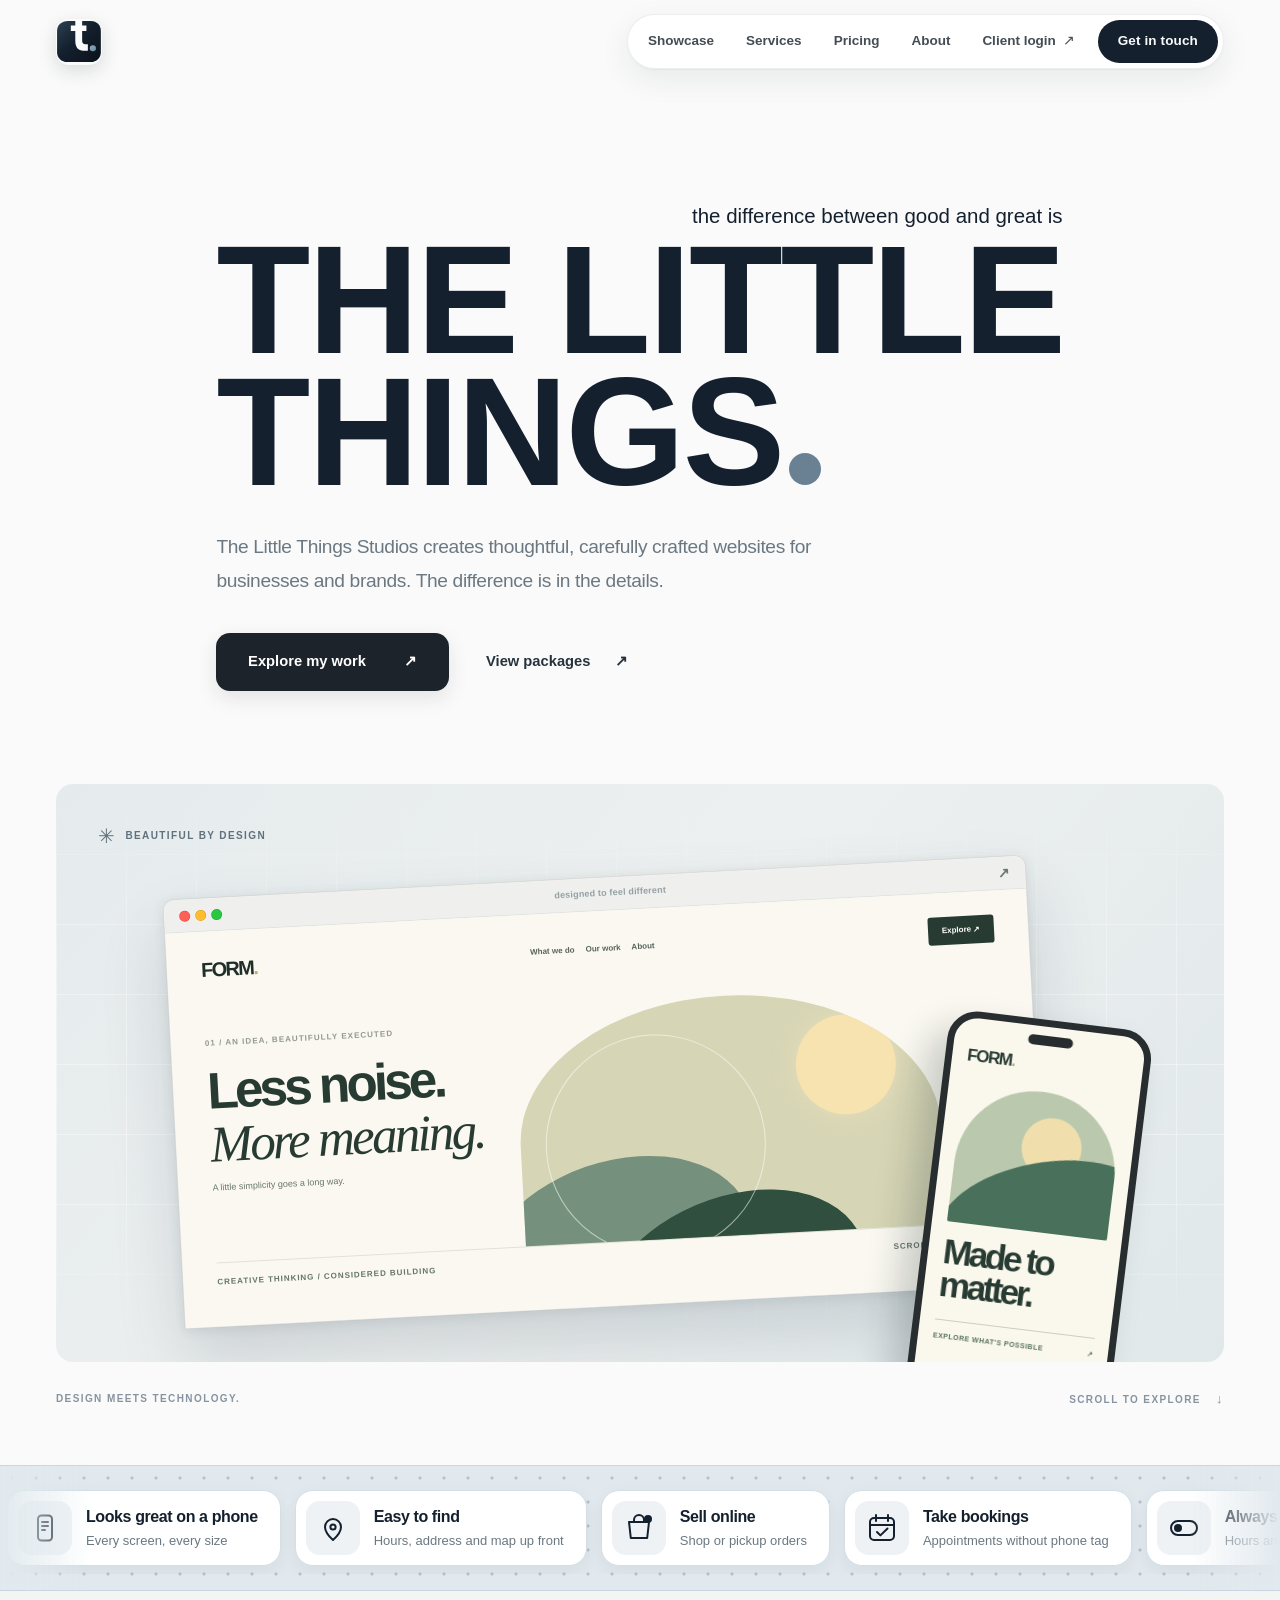
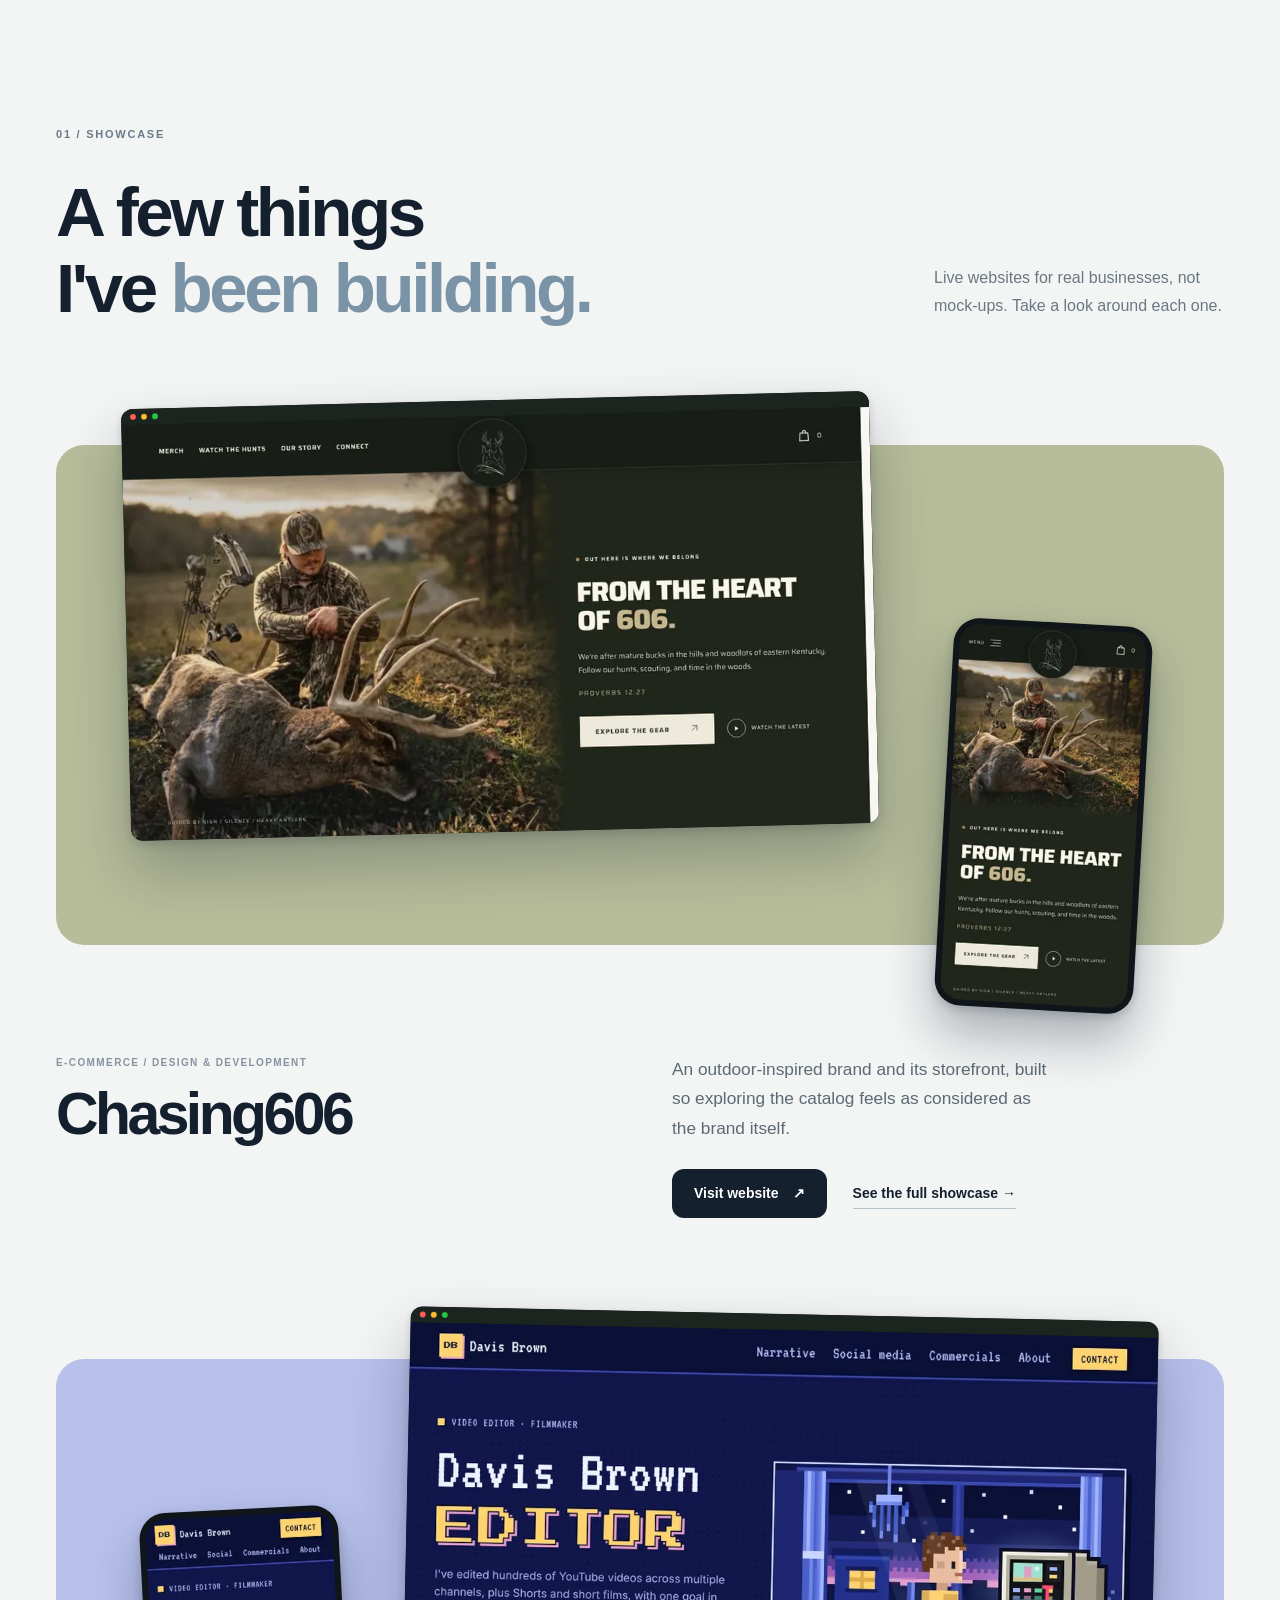
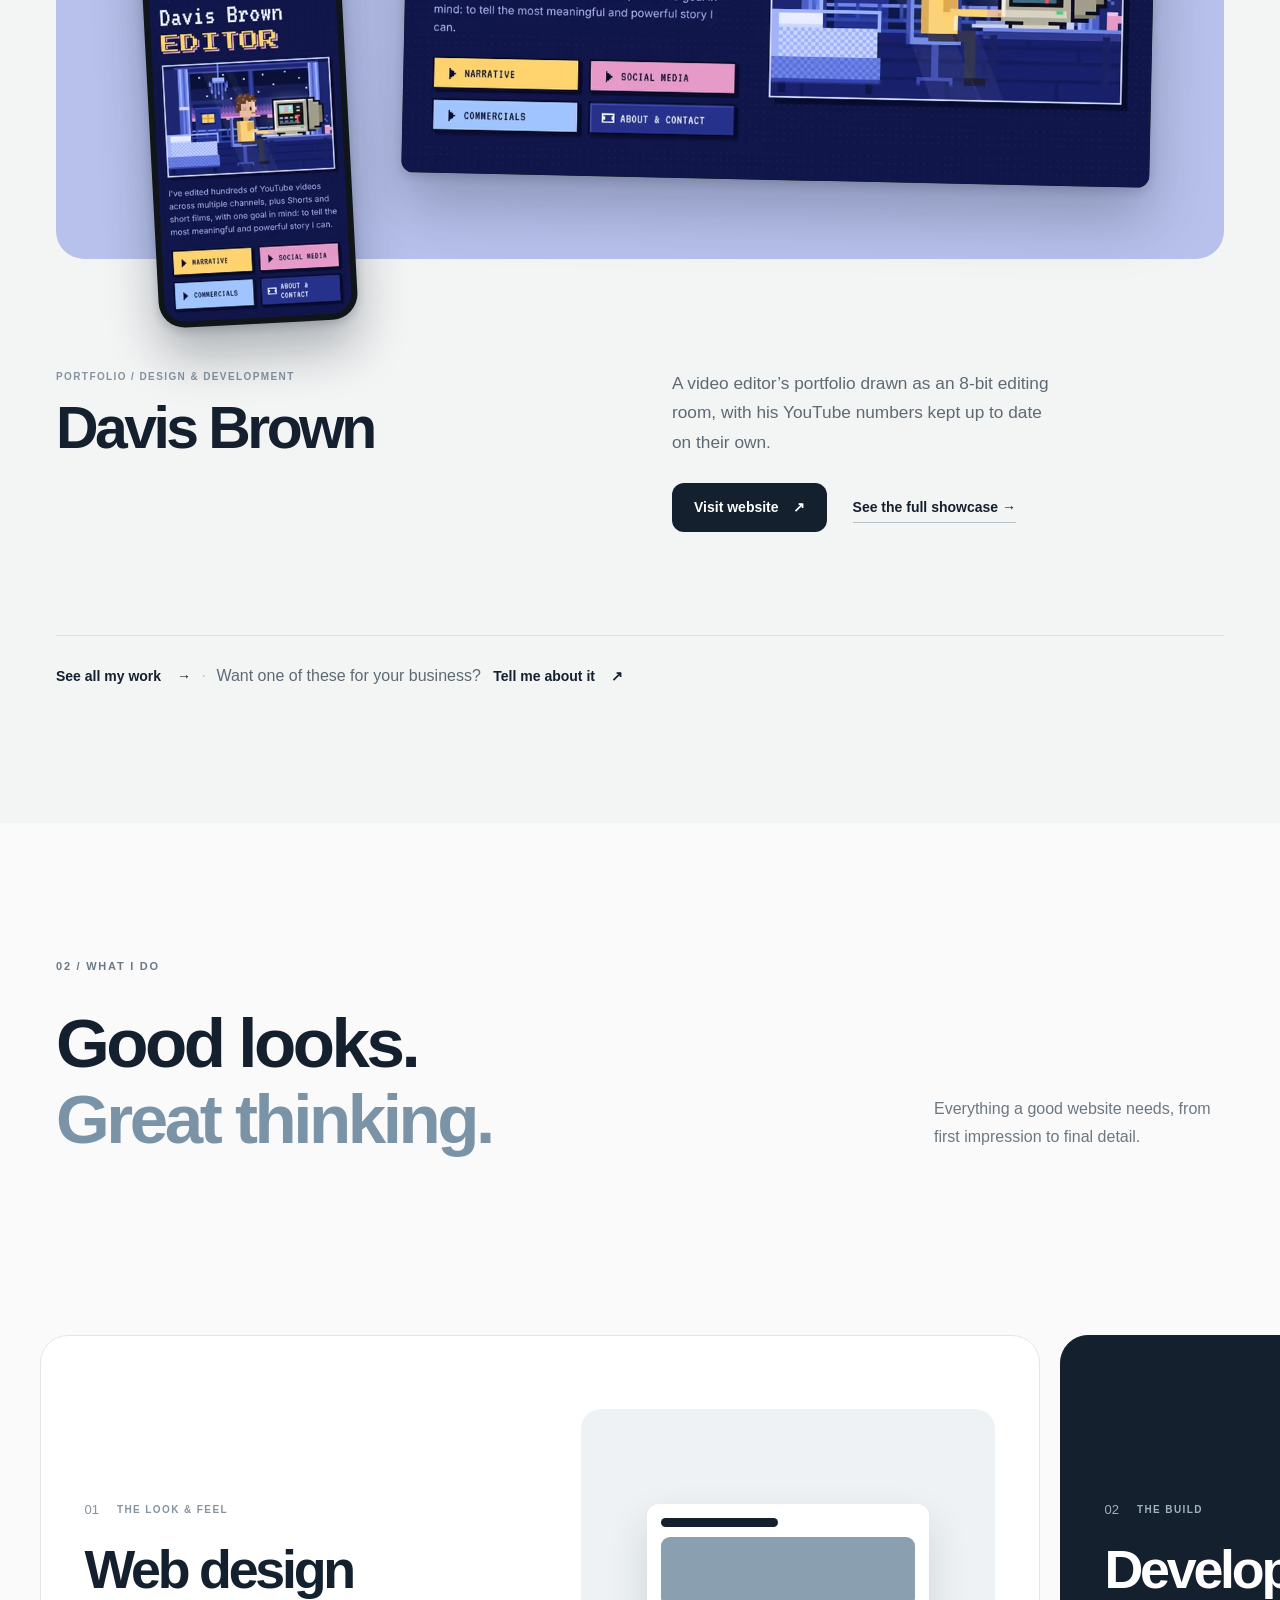
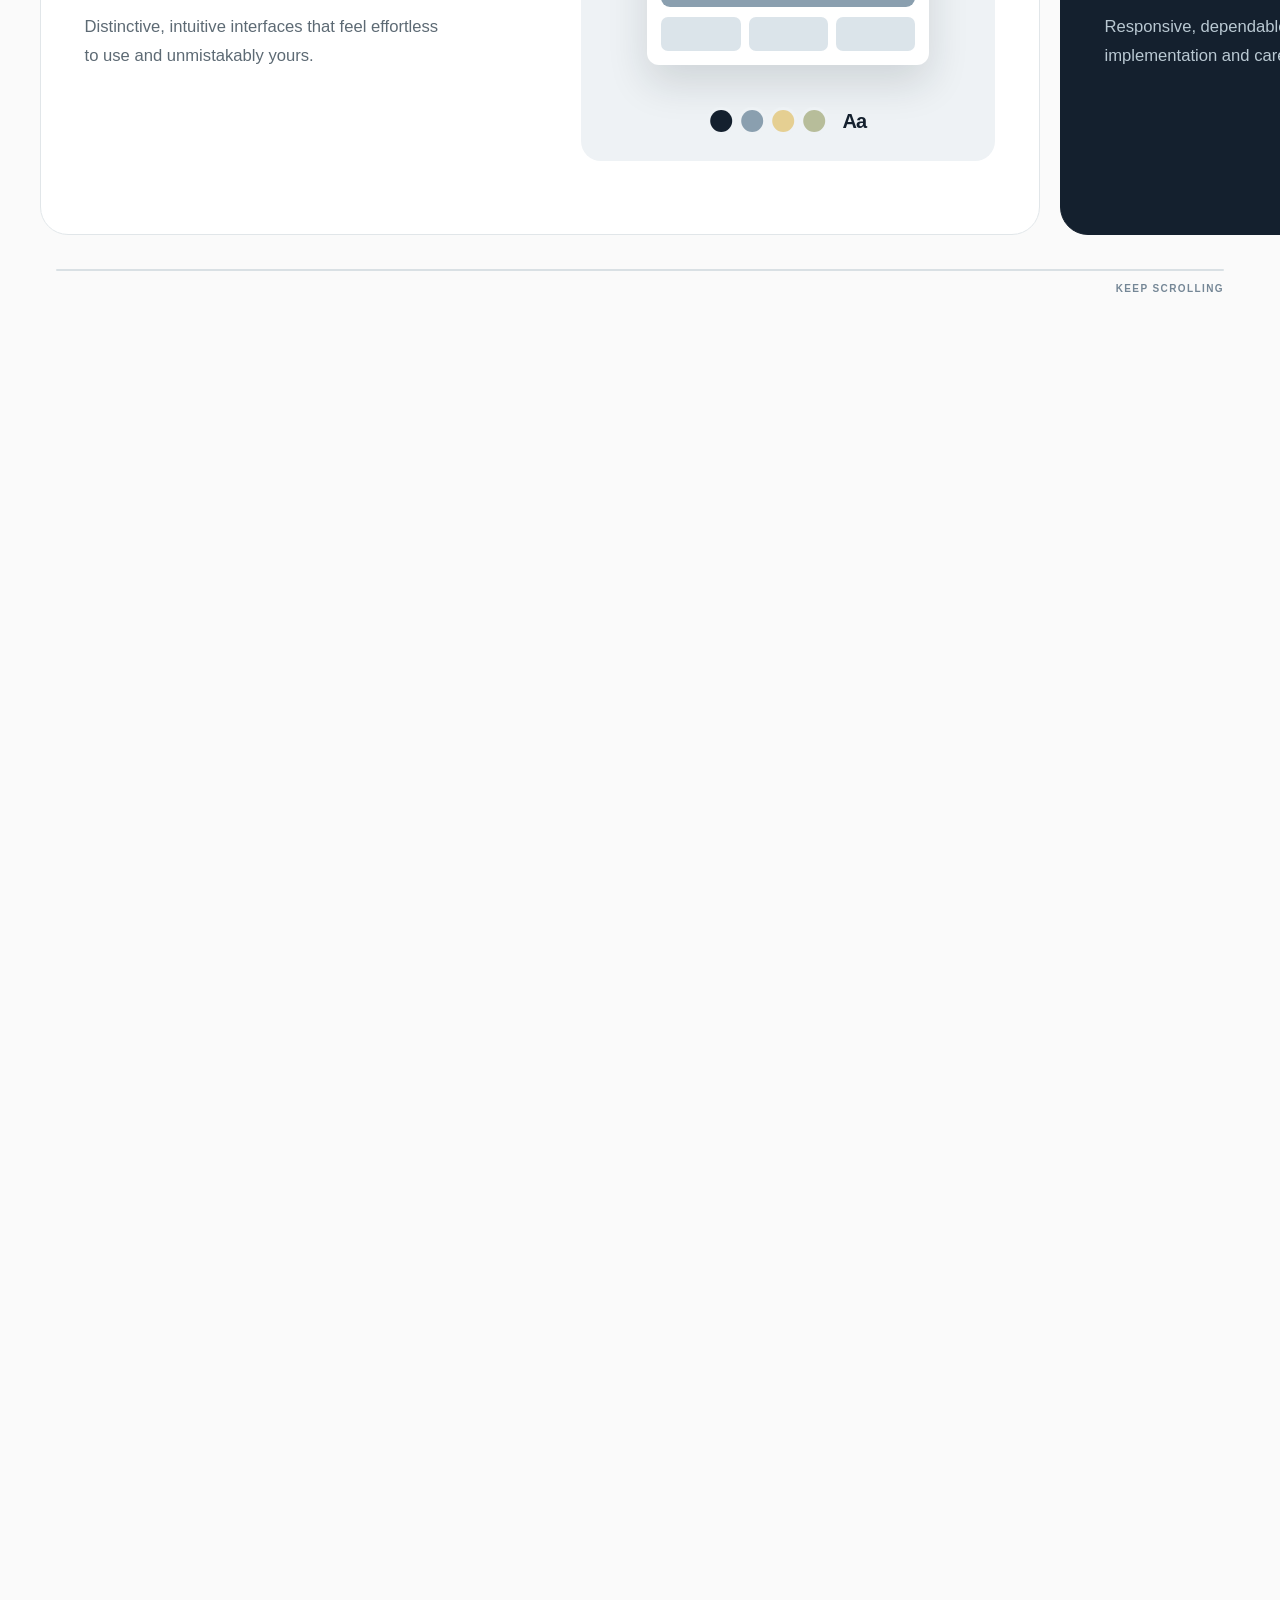
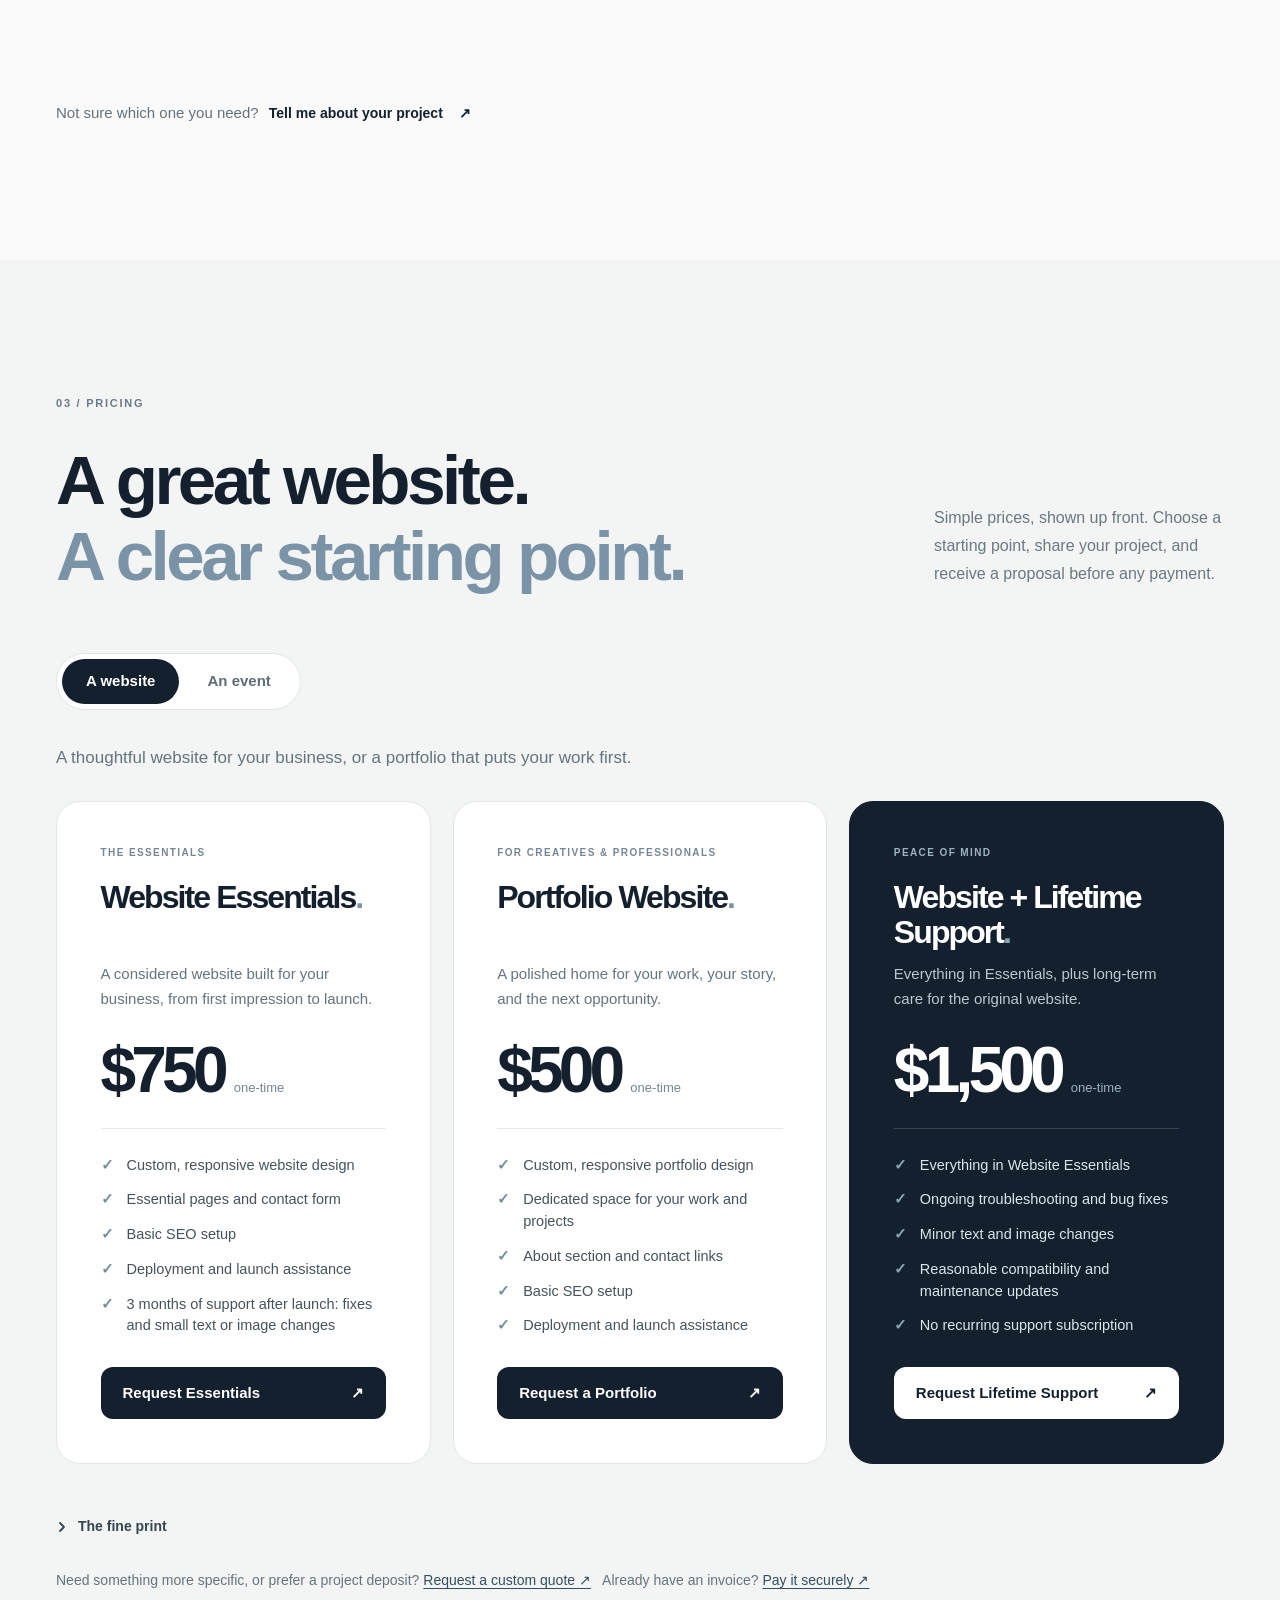
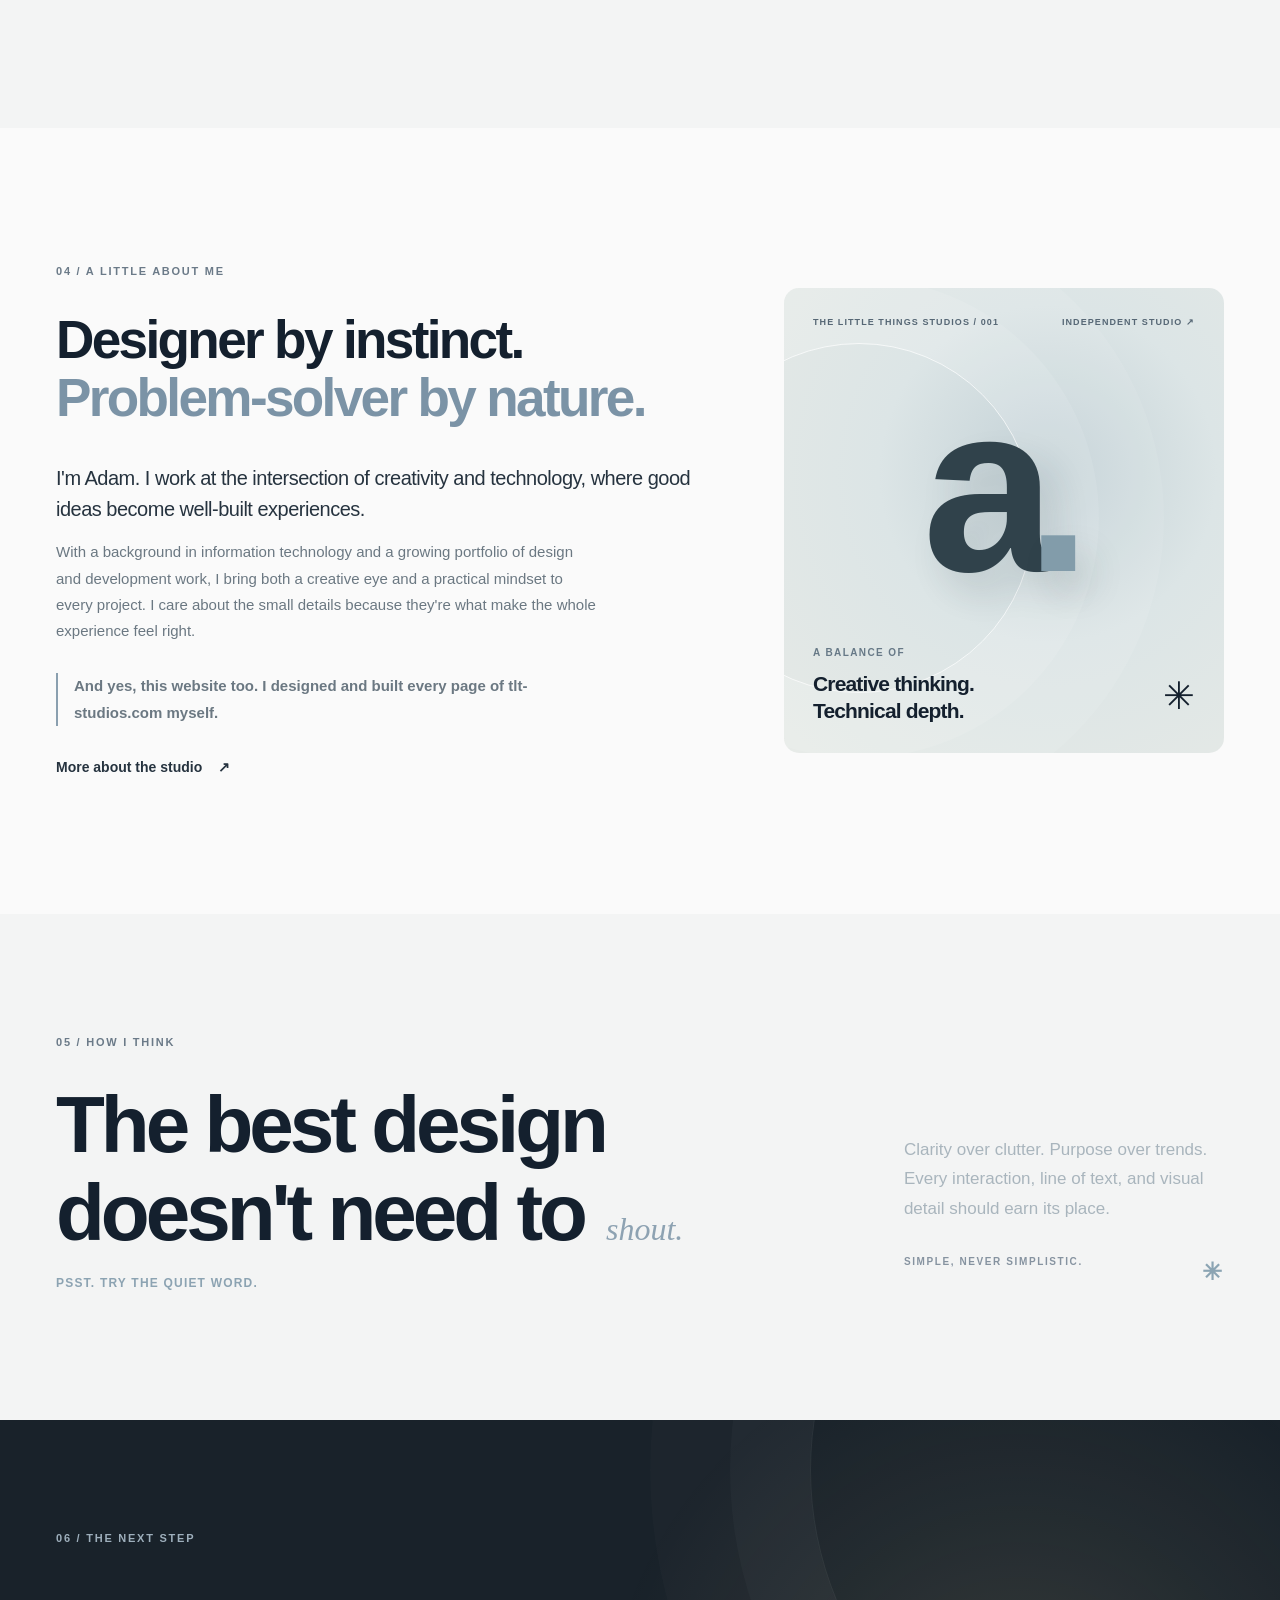
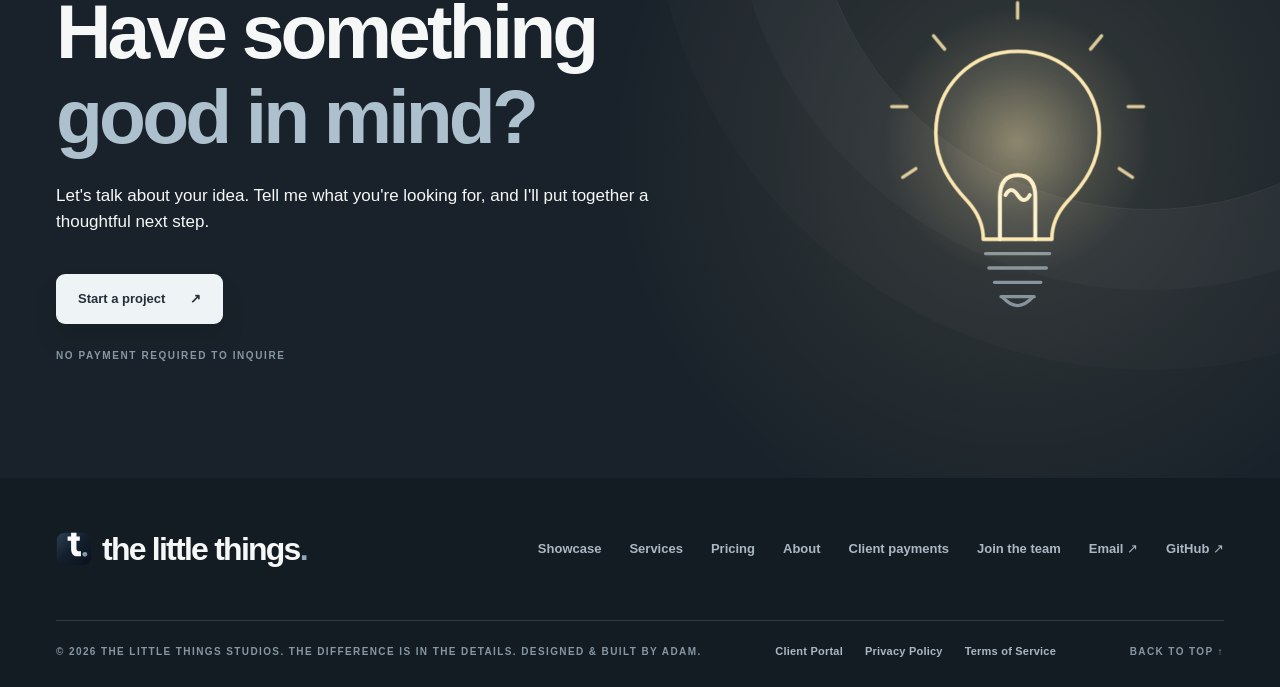
==== commit 3c7e82ae: "Pricing: put back the closing tags the update dropped, and line up the three packages The pricing up" ====
--- a/index.html
+++ b/index.html
@@ -23,7 +23,7 @@
   <meta name="twitter:image" content="https://tlt-studios.com/social-preview.png?v=5" />
   <link rel="icon" href="/favicon.svg?v=3" type="image/svg+xml" />
   <link rel="apple-touch-icon" sizes="180x180" href="/apple-touch-icon.png?v=4" />
-  <link rel="stylesheet" href="/styles.css?v=20261106-pricing" />
+  <link rel="stylesheet" href="/styles.css?v=20261109-pricing" />
   <title>The Little Things Studios | Design & Development</title>
 </head>
 <body>
@@ -281,6 +281,7 @@
             </article>
           </div>
         </div>
+        </div></div>
         <div class="price-fine reveal">
           <button class="price-fine-toggle" type="button" aria-expanded="false" aria-controls="price-fine-body"><svg viewBox="0 0 12 12" width="12" height="12" aria-hidden="true"><path d="M4 2l4 4-4 4" fill="none" stroke="currentColor" stroke-width="1.8" stroke-linecap="round" stroke-linejoin="round"/></svg>The fine print</button>
           <div class="price-fine-body" id="price-fine-body"><div class="price-fine-inner">
--- a/styles.css
+++ b/styles.css
@@ -1320,6 +1320,10 @@
 .price-intro{max-width:640px;margin:0 0 28px;color:#65747f;font-size:17px;line-height:1.7}
 .price-grid{display:grid;grid-template-columns:repeat(2,minmax(0,1fr));gap:22px;align-items:stretch}
 .price-grid-three{grid-template-columns:repeat(3,minmax(0,1fr))}
+/* Three packages side by side: the cards share rows, so titles, prices, lists, and buttons line up across them. */
+@supports (grid-template-rows:subgrid){@media(min-width:1051px){.price-grid-three{grid-template-rows:repeat(6,auto);row-gap:0}.price-grid-three .price-card{display:grid;grid-row:span 6;grid-template-rows:subgrid;align-content:start}.price-grid-three .price-button{align-self:end}}}
+.price-grid-three .price-card h3{font-size:clamp(28px,2.5vw,36px)}
+.price-grid-three .price-summary{max-width:none}
 .price-grid-single{grid-template-columns:minmax(0,760px)}
 .price-card{display:flex;flex-direction:column;min-width:0;padding:clamp(28px,3.4vw,44px);border:1px solid #e0e6e9;border-radius:24px;background:#fff}
 .price-card.is-featured{background:#14202e;border-color:#14202e;color:#fff}
@@ -1350,7 +1354,7 @@
 .price-fine strong{color:#344450}
 .price-more{margin:22px 0 0;color:#65747f;font-size:14px;line-height:1.8}
 .price-more a{color:#324f63;text-decoration:underline;text-underline-offset:3px;margin-right:8px}
-@media(max-width:1050px){.price-grid-three{grid-template-columns:repeat(2,minmax(0,1fr))}}
+@media(max-width:1050px){.price-grid-three{grid-template-columns:repeat(2,minmax(0,1fr))}.price-grid-three .price-card:last-child{grid-column:1/-1}}
 @media(max-width:800px){.price-grid,.price-grid-three{grid-template-columns:1fr}.price-intro{font-size:16px}}
 @media(prefers-reduced-motion:reduce){.price-button,.price-tab{transition:none}.price-button:hover{transform:none}}
 
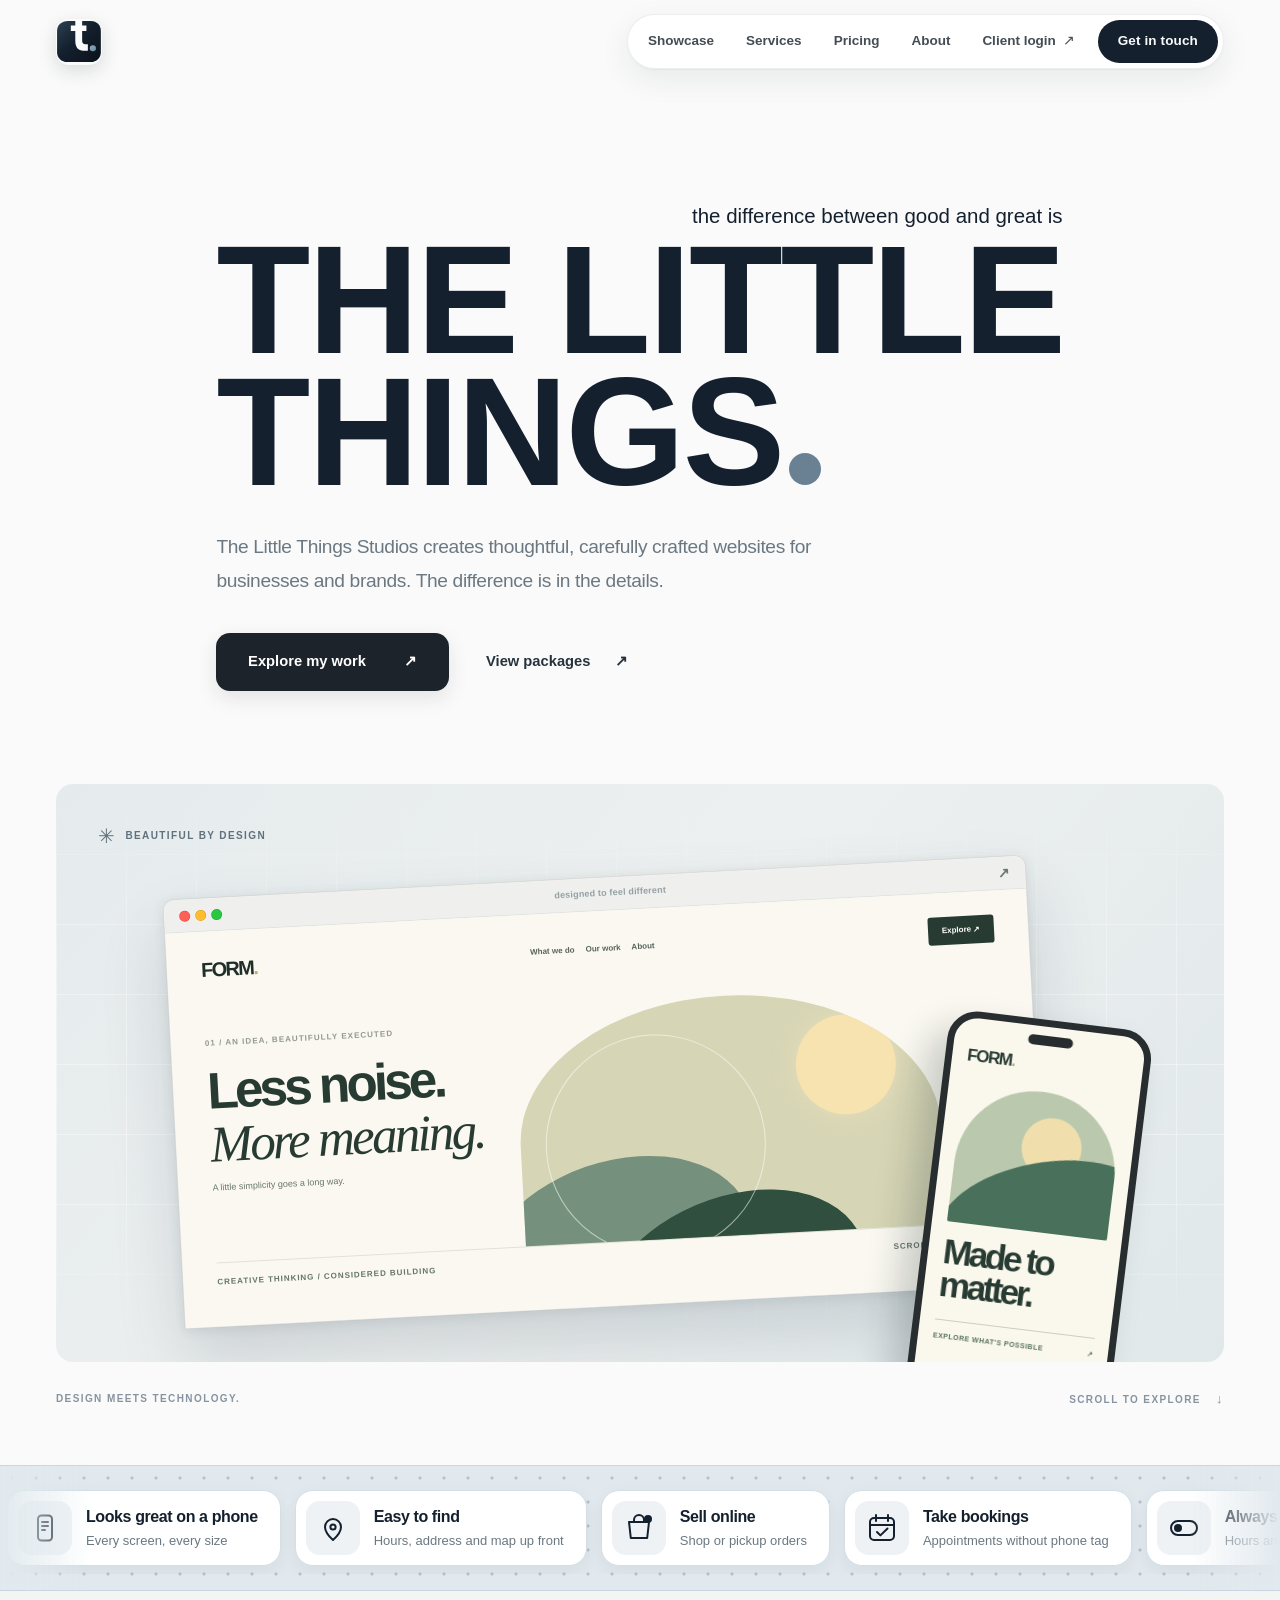
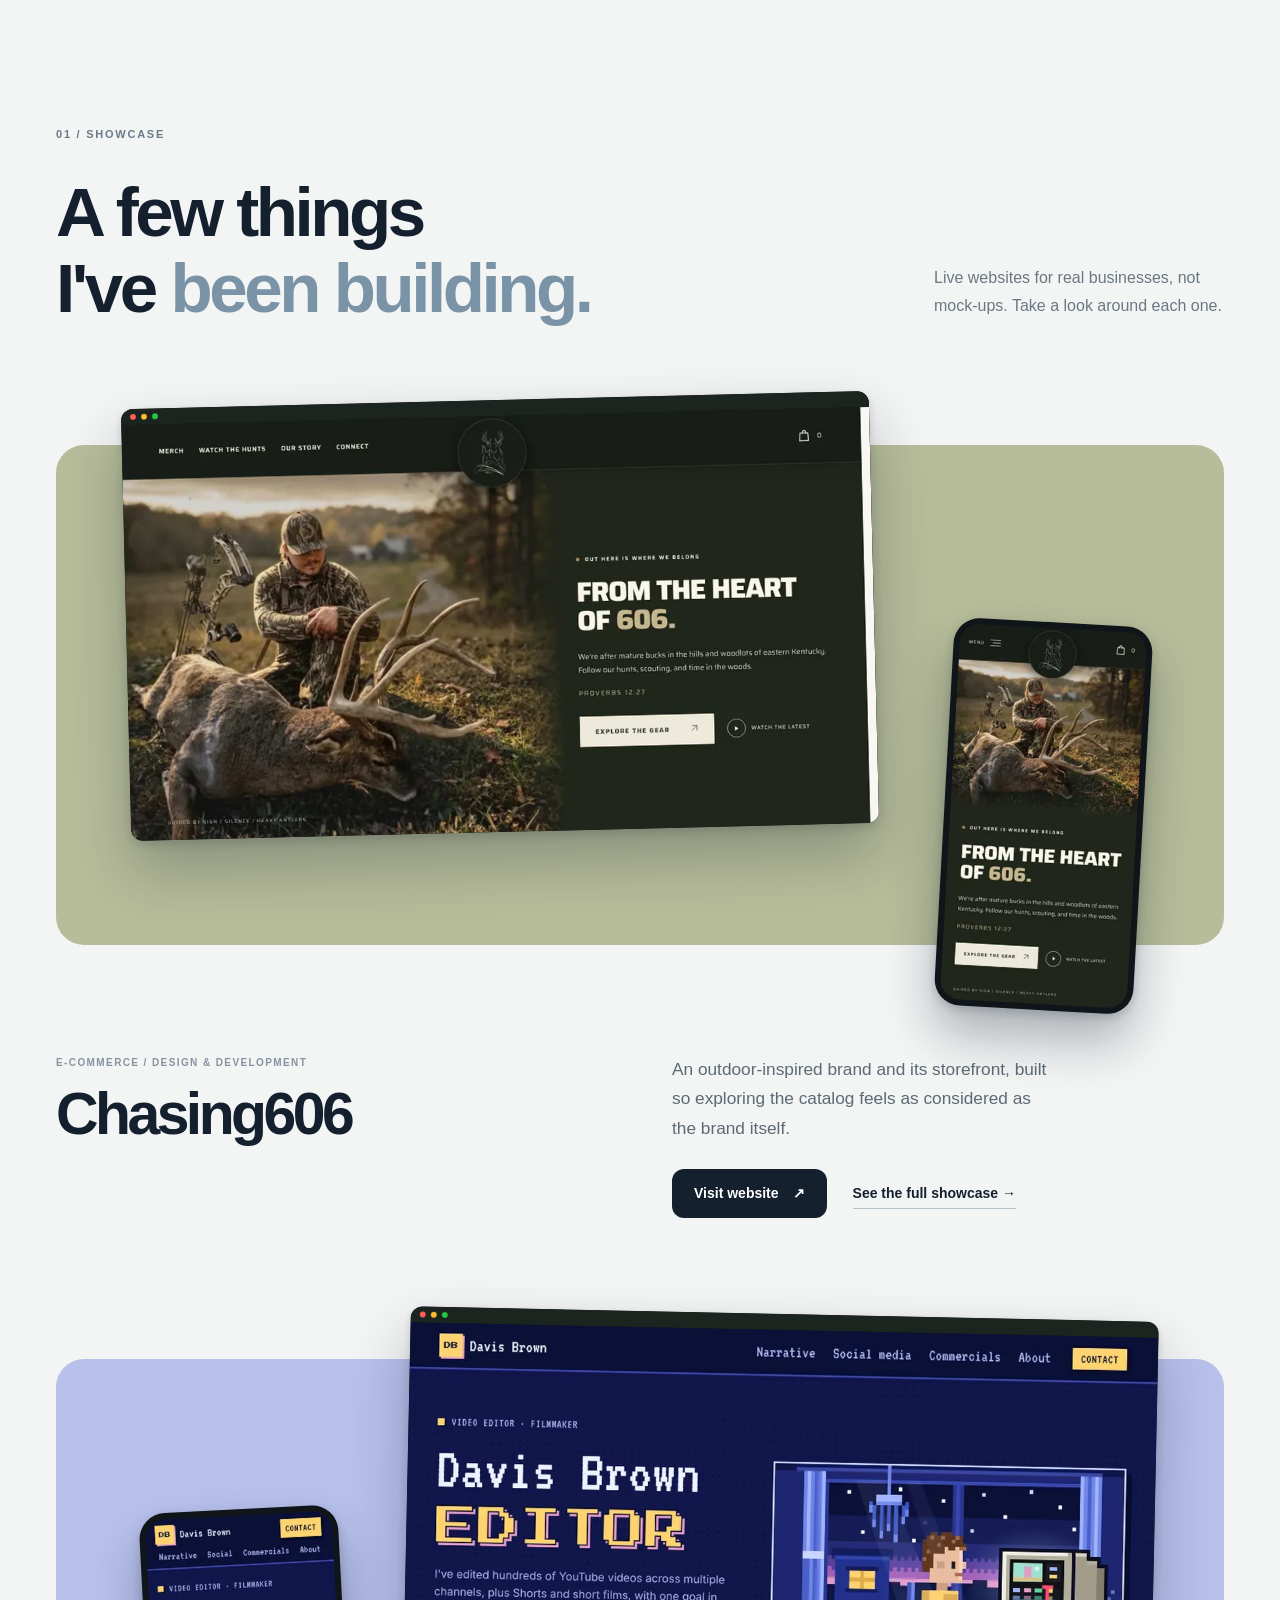
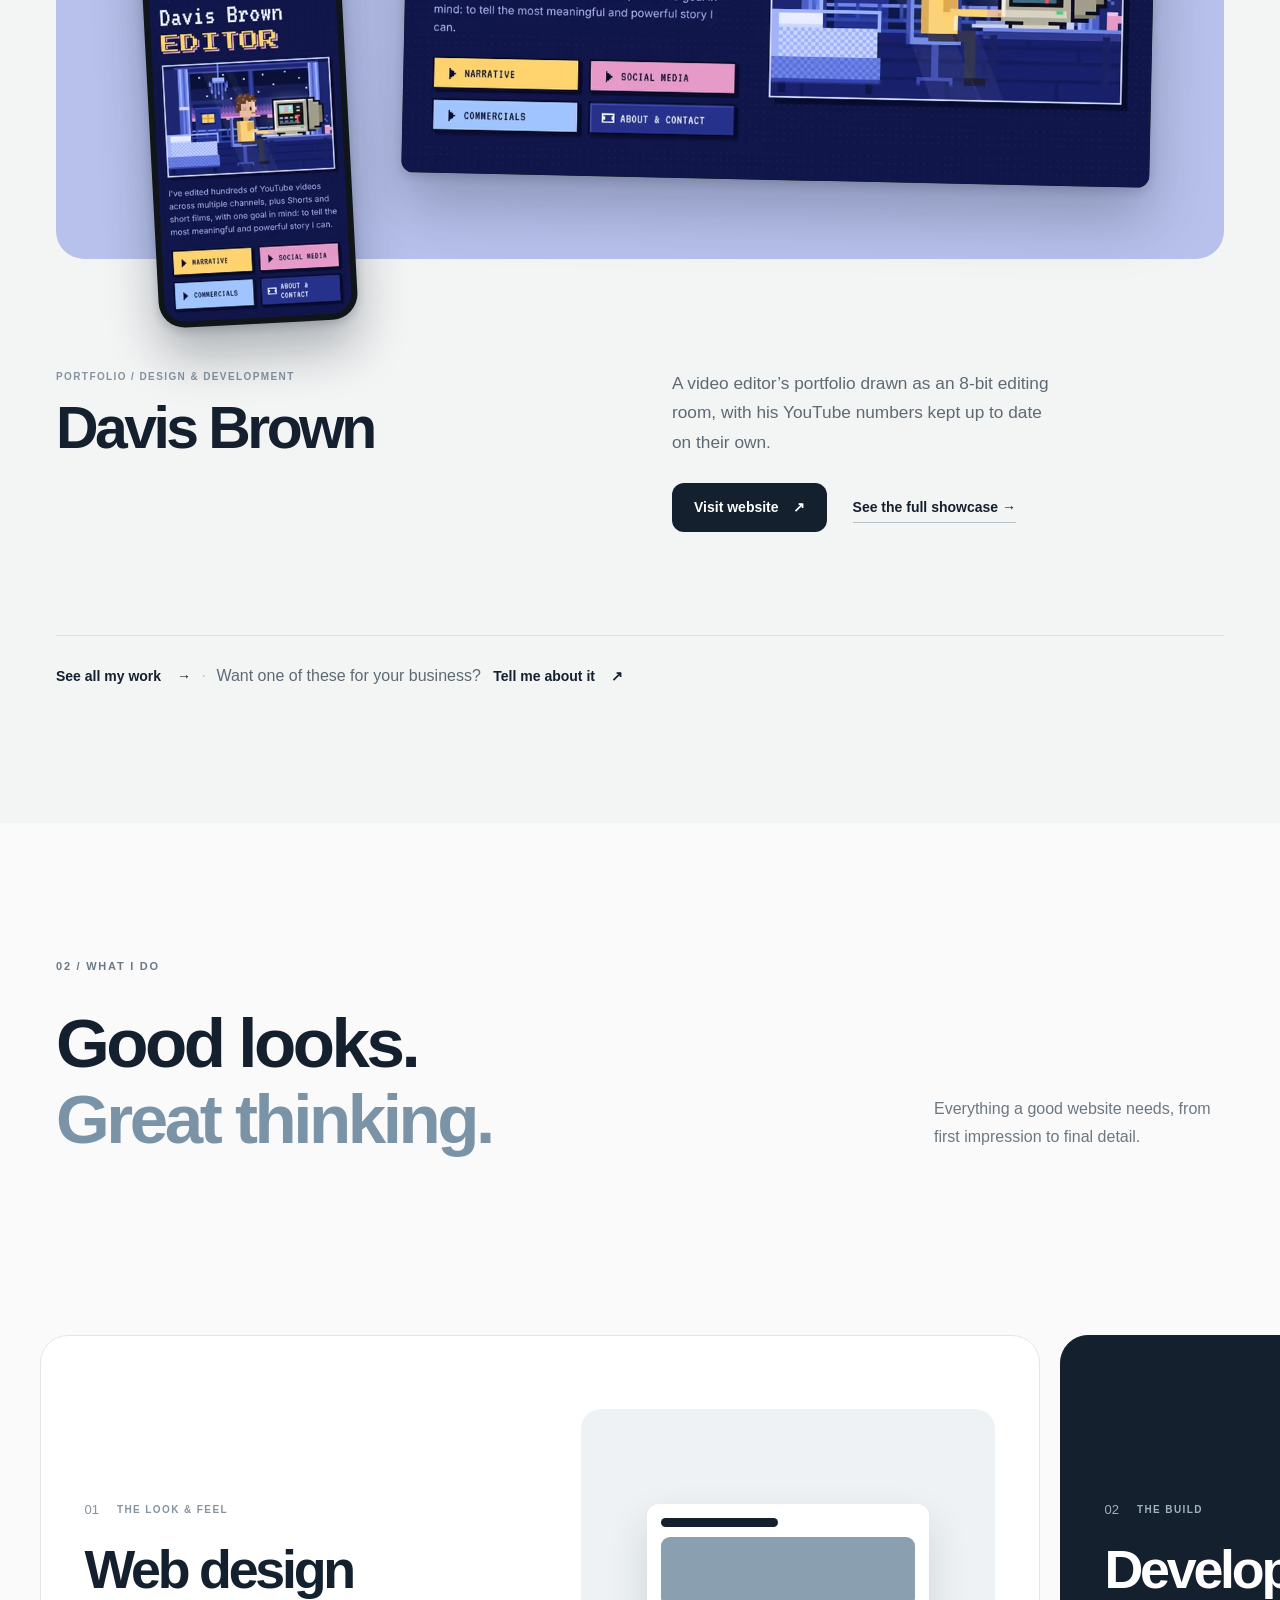
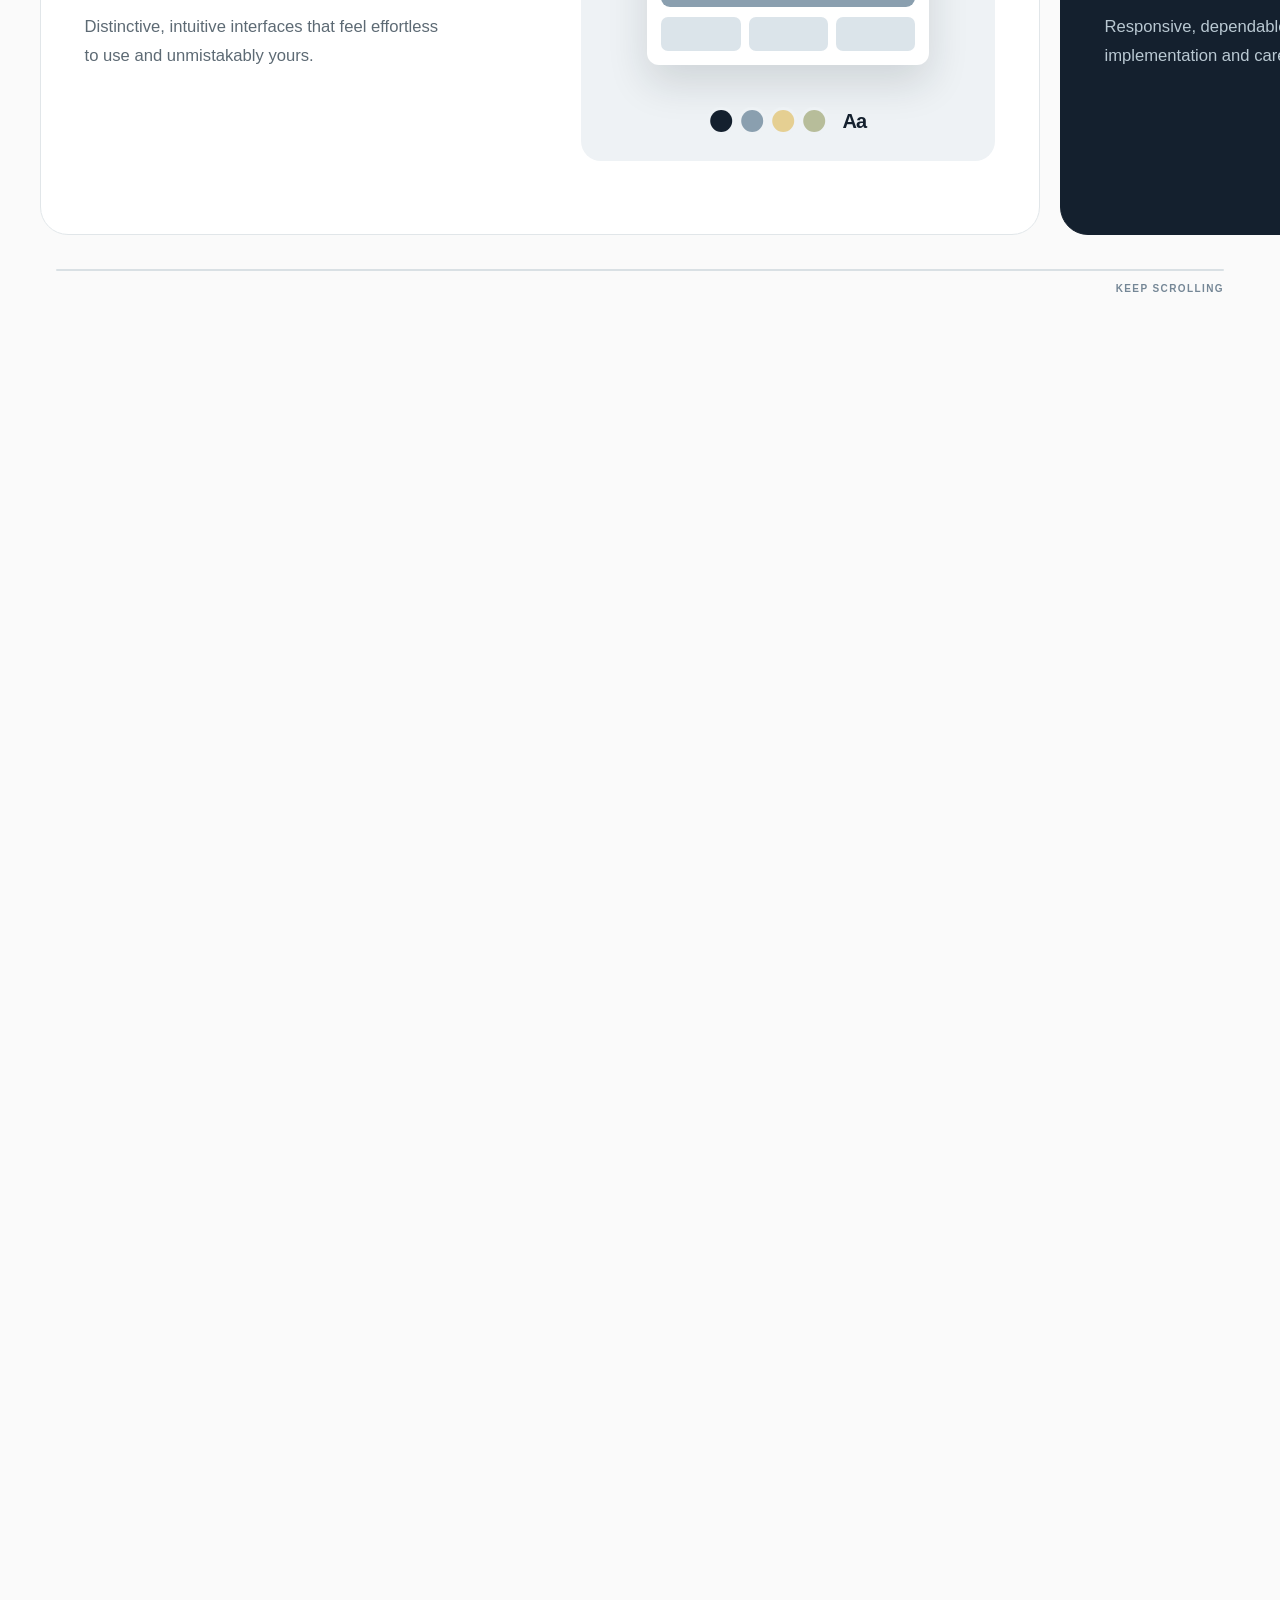
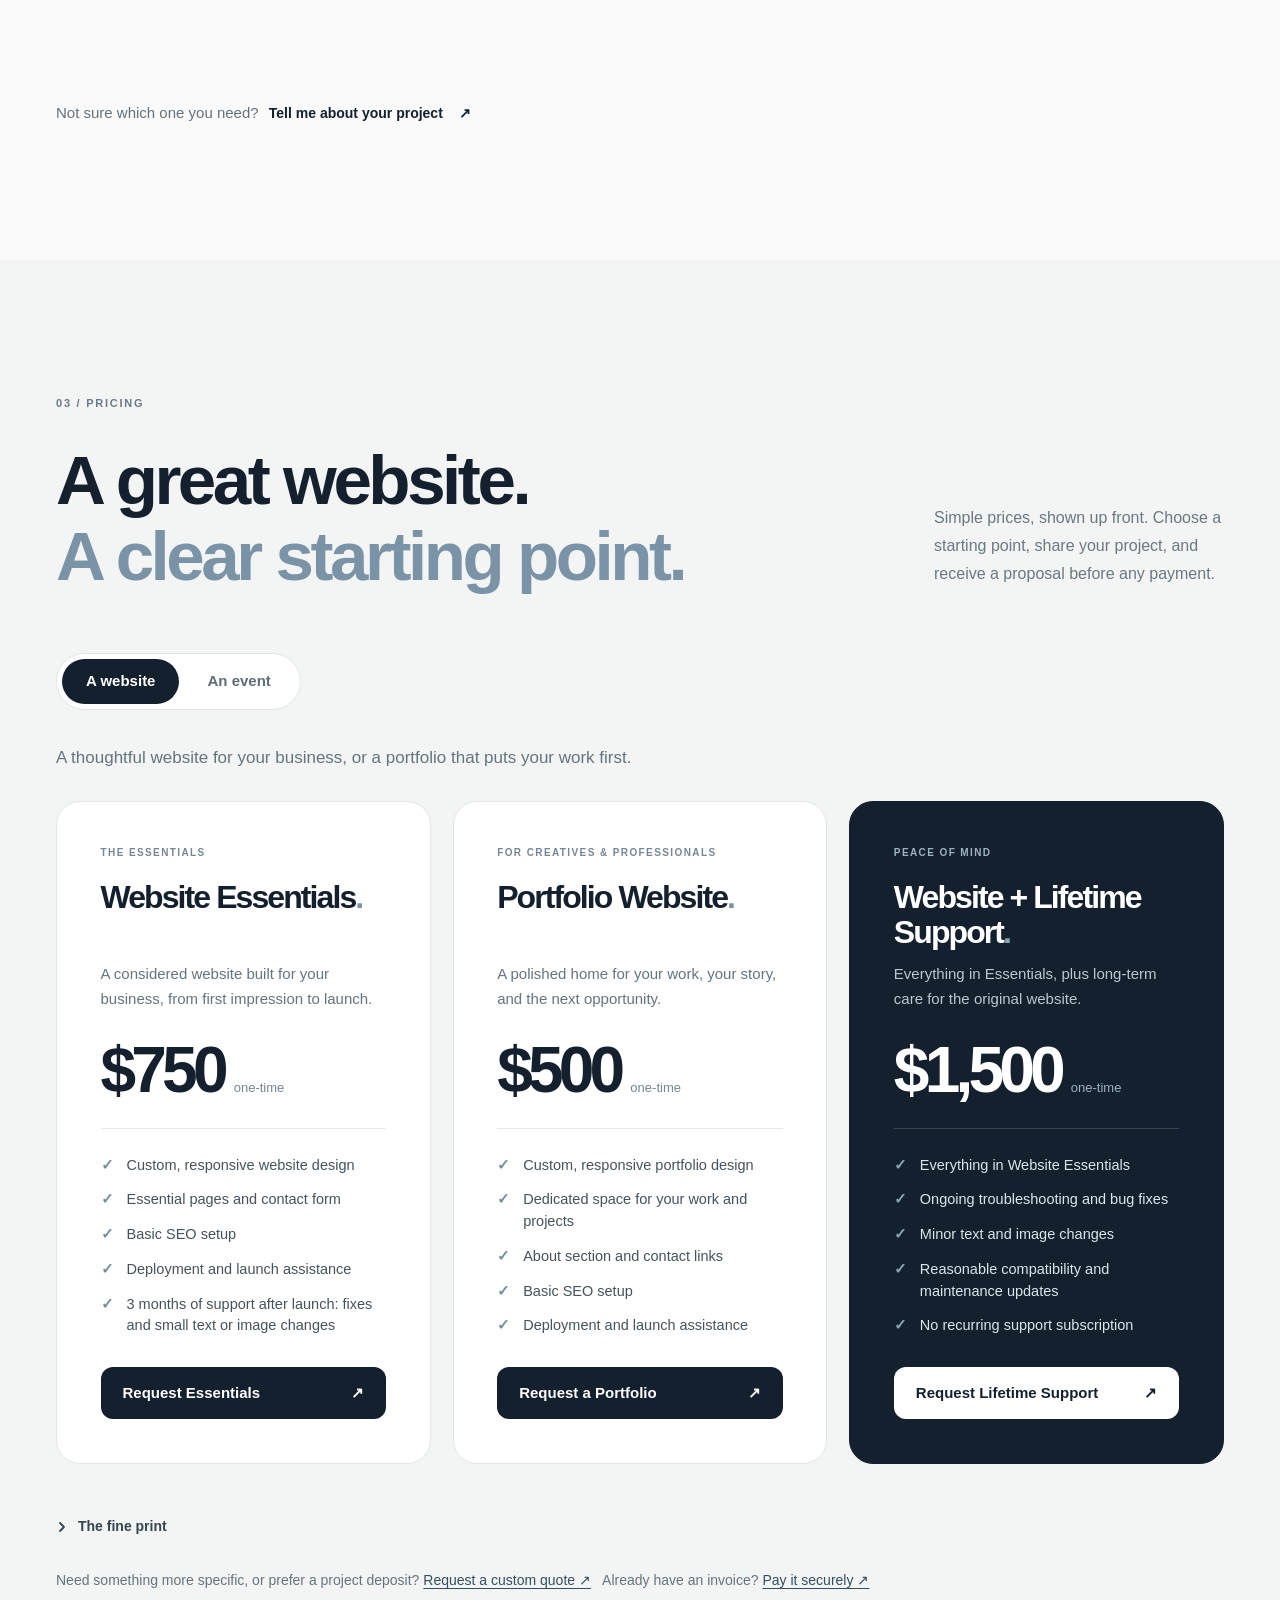
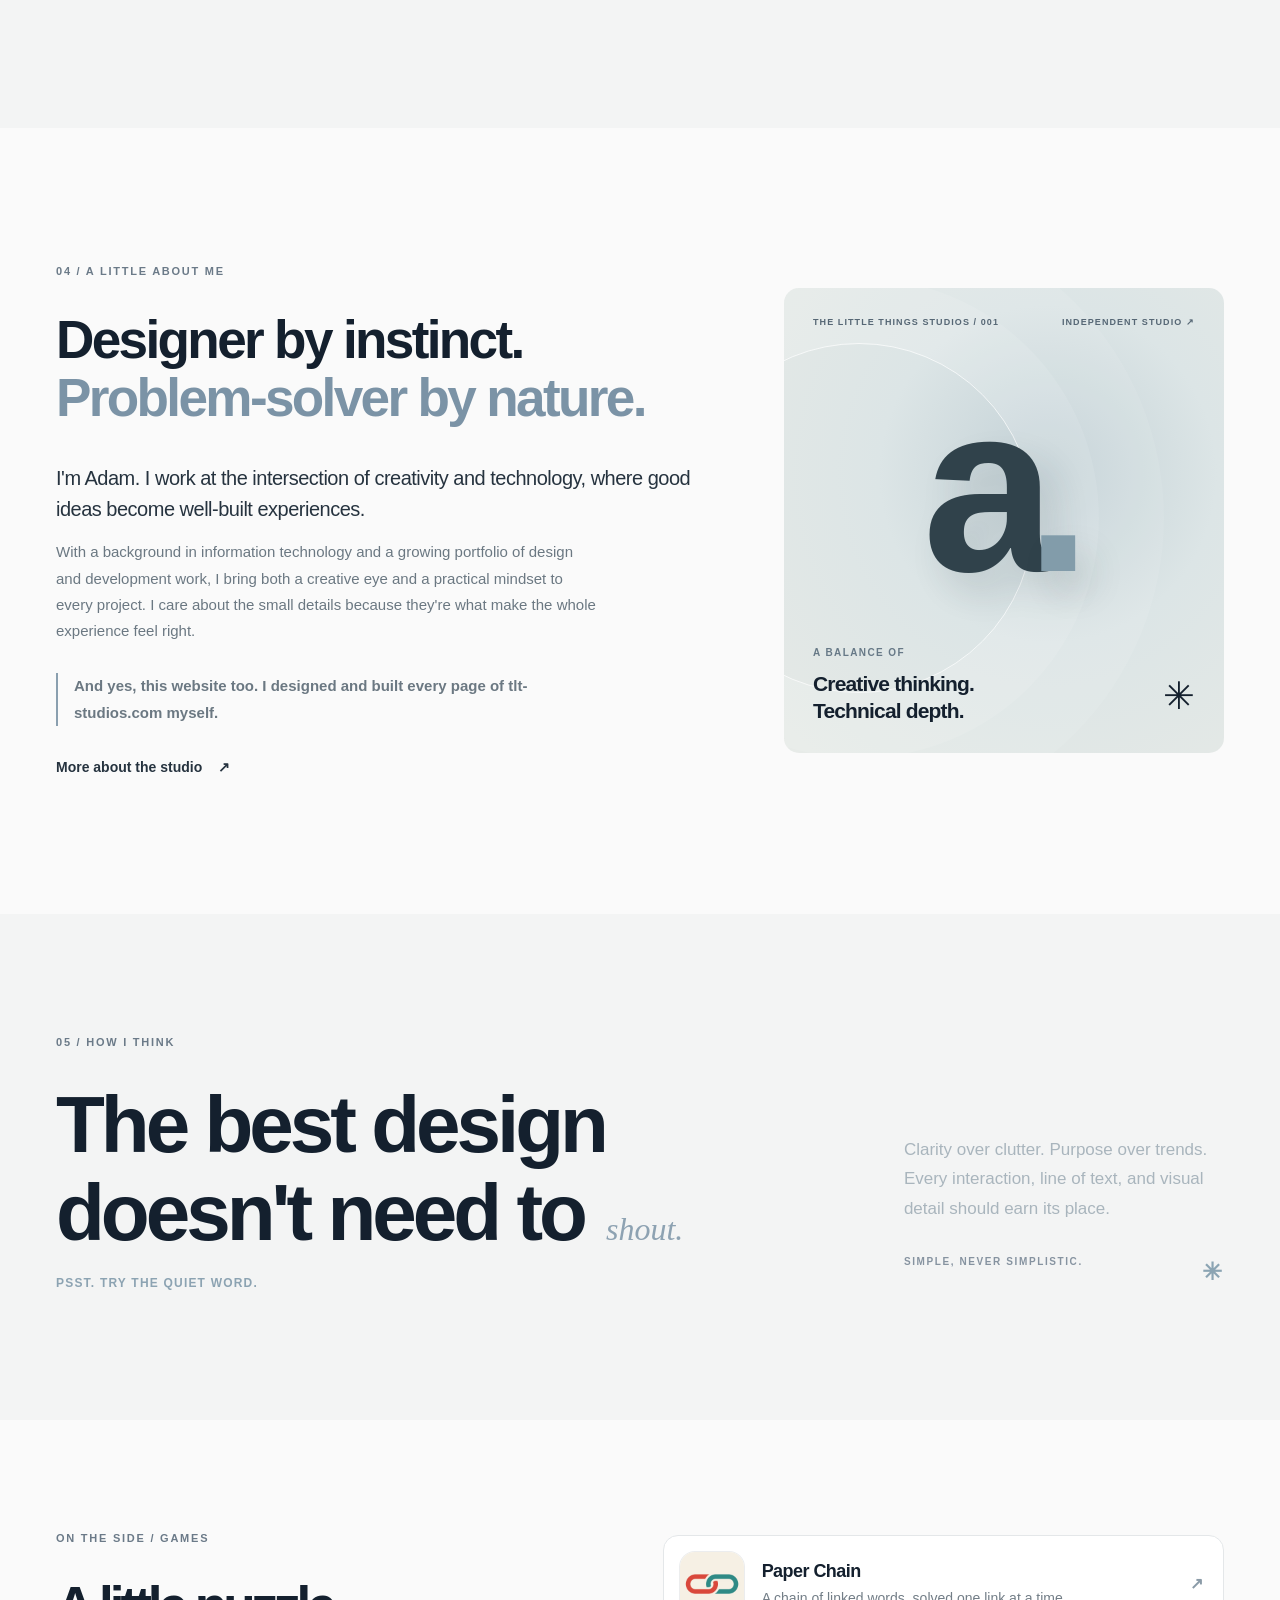
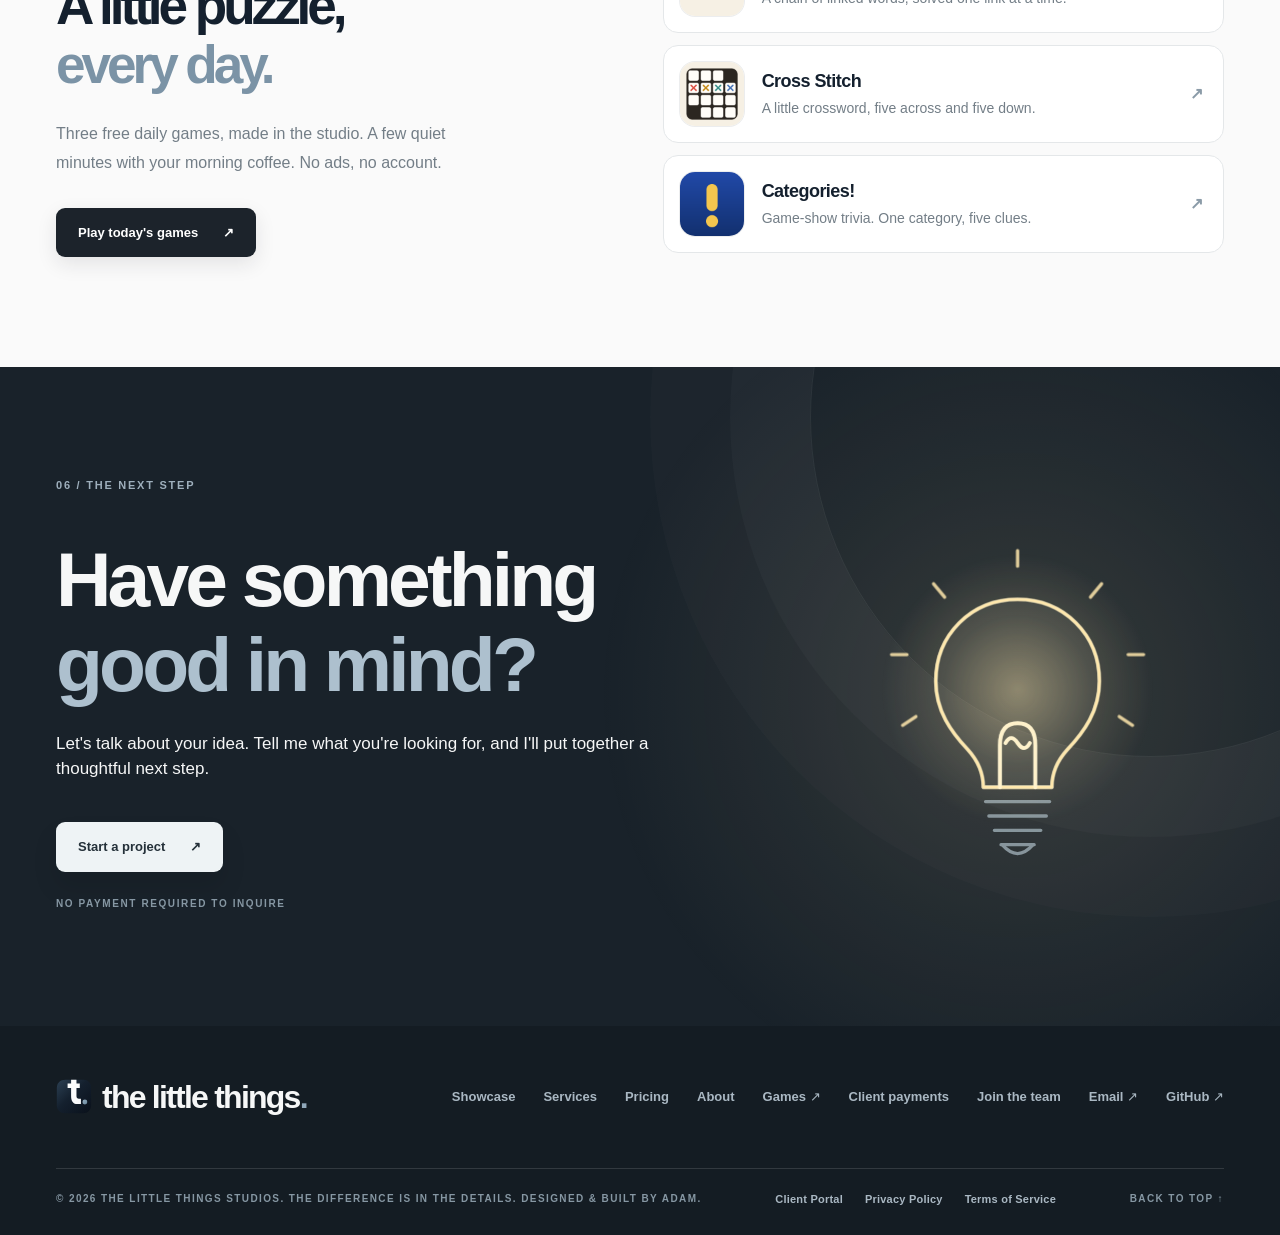
==== commit 3c48bb85: "Point the site to the games: an On the side section on the homepage and a footer link Co-Authored-By" ====
--- a/index.html
+++ b/index.html
@@ -23,7 +23,7 @@
   <meta name="twitter:image" content="https://tlt-studios.com/social-preview.png?v=5" />
   <link rel="icon" href="/favicon.svg?v=3" type="image/svg+xml" />
   <link rel="apple-touch-icon" sizes="180x180" href="/apple-touch-icon.png?v=4" />
-  <link rel="stylesheet" href="/styles.css?v=20261109-pricing" />
+  <link rel="stylesheet" href="/styles.css?v=20261123-games" />
   <title>The Little Things Studios | Design & Development</title>
 </head>
 <body>
@@ -323,6 +323,23 @@
       </div>
     </section>
 
+    <!-- The studio's free daily games (games.tlt-studios.com). Unnumbered: a side project, not a service. -->
+    <section class="games-section section" id="games" aria-labelledby="games-title">
+      <div class="container games-layout reveal">
+        <div class="games-copy">
+          <p class="eyebrow section-kicker">ON THE SIDE / GAMES</p>
+          <h2 id="games-title">A little puzzle,<br /><span class="text-secondary">every day.</span></h2>
+          <p>Three free daily games, made in the studio. A few quiet minutes with your morning coffee. No ads, no account.</p>
+          <a class="button button-primary" href="https://games.tlt-studios.com/">Play today's games <span aria-hidden="true">↗</span></a>
+        </div>
+        <ul class="games-list" aria-label="The games">
+          <li><a class="games-card" href="https://games.tlt-studios.com/paper-chain/"><img src="/images/games/paper-chain.png" alt="" width="64" height="64" loading="lazy" /><span class="games-card-text"><strong>Paper Chain</strong><span>A chain of linked words, solved one link at a time.</span></span><span class="games-card-go" aria-hidden="true">↗</span></a></li>
+          <li><a class="games-card" href="https://games.tlt-studios.com/cross-stitch/"><img src="/images/games/cross-stitch.png" alt="" width="64" height="64" loading="lazy" /><span class="games-card-text"><strong>Cross Stitch</strong><span>A little crossword, five across and five down.</span></span><span class="games-card-go" aria-hidden="true">↗</span></a></li>
+          <li><a class="games-card" href="https://games.tlt-studios.com/categories/"><img src="/images/games/categories.png" alt="" width="64" height="64" loading="lazy" /><span class="games-card-text"><strong>Categories!</strong><span>Game-show trivia. One category, five clues.</span></span><span class="games-card-go" aria-hidden="true">↗</span></a></li>
+        </ul>
+      </div>
+    </section>
+
 
     <section class="contact-section contact-teaser" id="contact" aria-labelledby="contact-title">
       <div class="idea-bulb reveal" aria-hidden="true">
@@ -366,7 +383,7 @@
   </main>
 
   <footer class="site-footer">
-    <div class="container footer-main"><a href="#top" class="footer-brand"><img class="footer-brand-icon" src="/favicon.svg?v=3" alt="" aria-hidden="true" width="36" height="36" /><span class="footer-brand-name">the little things<span>.</span></span></a><div class="footer-links"><a href="/work">Showcase</a><a href="#services">Services</a><a href="#packages">Pricing</a><a href="/about.html">About</a><a href="/payments.html">Client payments</a><a href="/careers.html">Join the team</a><a href="mailto:hello@tlt-studios.com">Email ↗</a><a href="https://github.com/adamadkins" target="_blank" rel="noopener noreferrer">GitHub ↗</a></div></div>
+    <div class="container footer-main"><a href="#top" class="footer-brand"><img class="footer-brand-icon" src="/favicon.svg?v=3" alt="" aria-hidden="true" width="36" height="36" /><span class="footer-brand-name">the little things<span>.</span></span></a><div class="footer-links"><a href="/work">Showcase</a><a href="#services">Services</a><a href="#packages">Pricing</a><a href="/about.html">About</a><a href="https://games.tlt-studios.com/">Games ↗</a><a href="/payments.html">Client payments</a><a href="/careers.html">Join the team</a><a href="mailto:hello@tlt-studios.com">Email ↗</a><a href="https://github.com/adamadkins" target="_blank" rel="noopener noreferrer">GitHub ↗</a></div></div>
     <div class="container footer-bottom"><span>© <span id="year">2026</span> THE LITTLE THINGS STUDIOS. THE DIFFERENCE IS IN THE DETAILS. DESIGNED &amp; BUILT BY ADAM.</span><nav class="footer-legal" aria-label="Legal information"><a href="/client-portal">Client Portal</a><a href="/privacy.html">Privacy Policy</a><a href="/terms.html">Terms of Service</a></nav><a href="#top">BACK TO TOP ↑</a></div>
   </footer>
 
--- a/styles.css
+++ b/styles.css
@@ -1707,3 +1707,20 @@
 .careers-role h3{font-size:19px;letter-spacing:-.03em;margin:0 0 4px}
 .careers-role-meta{font-size:12px;font-weight:700;color:#8b9ba8;margin:0 0 8px}
 @media(max-width:700px){.careers-page .payment-field select,.careers-page .payment-field textarea{font-size:16px}}
+
+/* On the side / Games: the studio's free daily games (games.tlt-studios.com), between "How I think" and "The next step". */
+.games-section{padding:110px 0}
+.games-layout{display:grid;grid-template-columns:1fr 1.05fr;gap:72px;align-items:center}
+.games-copy h2{font-size:clamp(37px,4.15vw,58px);font-weight:730;line-height:1.1;letter-spacing:-.076em;margin:0}
+.games-copy p:not(.section-kicker){font-size:16px;color:#737e87;line-height:1.8;max-width:440px;margin:26px 0 30px}
+.games-list{list-style:none;margin:0;padding:0;display:grid;gap:12px}
+.games-card{display:flex;align-items:center;gap:18px;padding:16px 20px 16px 16px;border:1px solid #e4e7e9;border-radius:15px;background:#fff;transition:transform .3s var(--ease),box-shadow .3s,border-color .2s}
+.games-card:hover{transform:translateY(-2px);border-color:#d5dbdf;box-shadow:0 14px 30px rgba(26,32,38,.08)}
+.games-card img{flex:none;width:64px;height:64px;border-radius:15px;box-shadow:0 0 0 1px rgba(20,32,46,.08)}
+.games-card-text{display:grid;gap:3px;min-width:0;flex:1}
+.games-card-text strong{font-size:18px;font-weight:720;letter-spacing:-.03em}
+.games-card-text span{font-size:14px;color:#737e87;line-height:1.5}
+.games-card-go{flex:none;color:#8b9ba8;font-weight:700;transition:transform .25s var(--ease)}
+.games-card:hover .games-card-go{transform:translate(3px,-3px)}
+@media(max-width:850px){.games-layout{grid-template-columns:1fr;gap:40px}.games-section{padding:84px 0}}
+@media(max-width:450px){.games-card{gap:14px;padding:14px}.games-card img{width:54px;height:54px;border-radius:13px}.games-copy .button{width:100%;justify-content:space-between}}
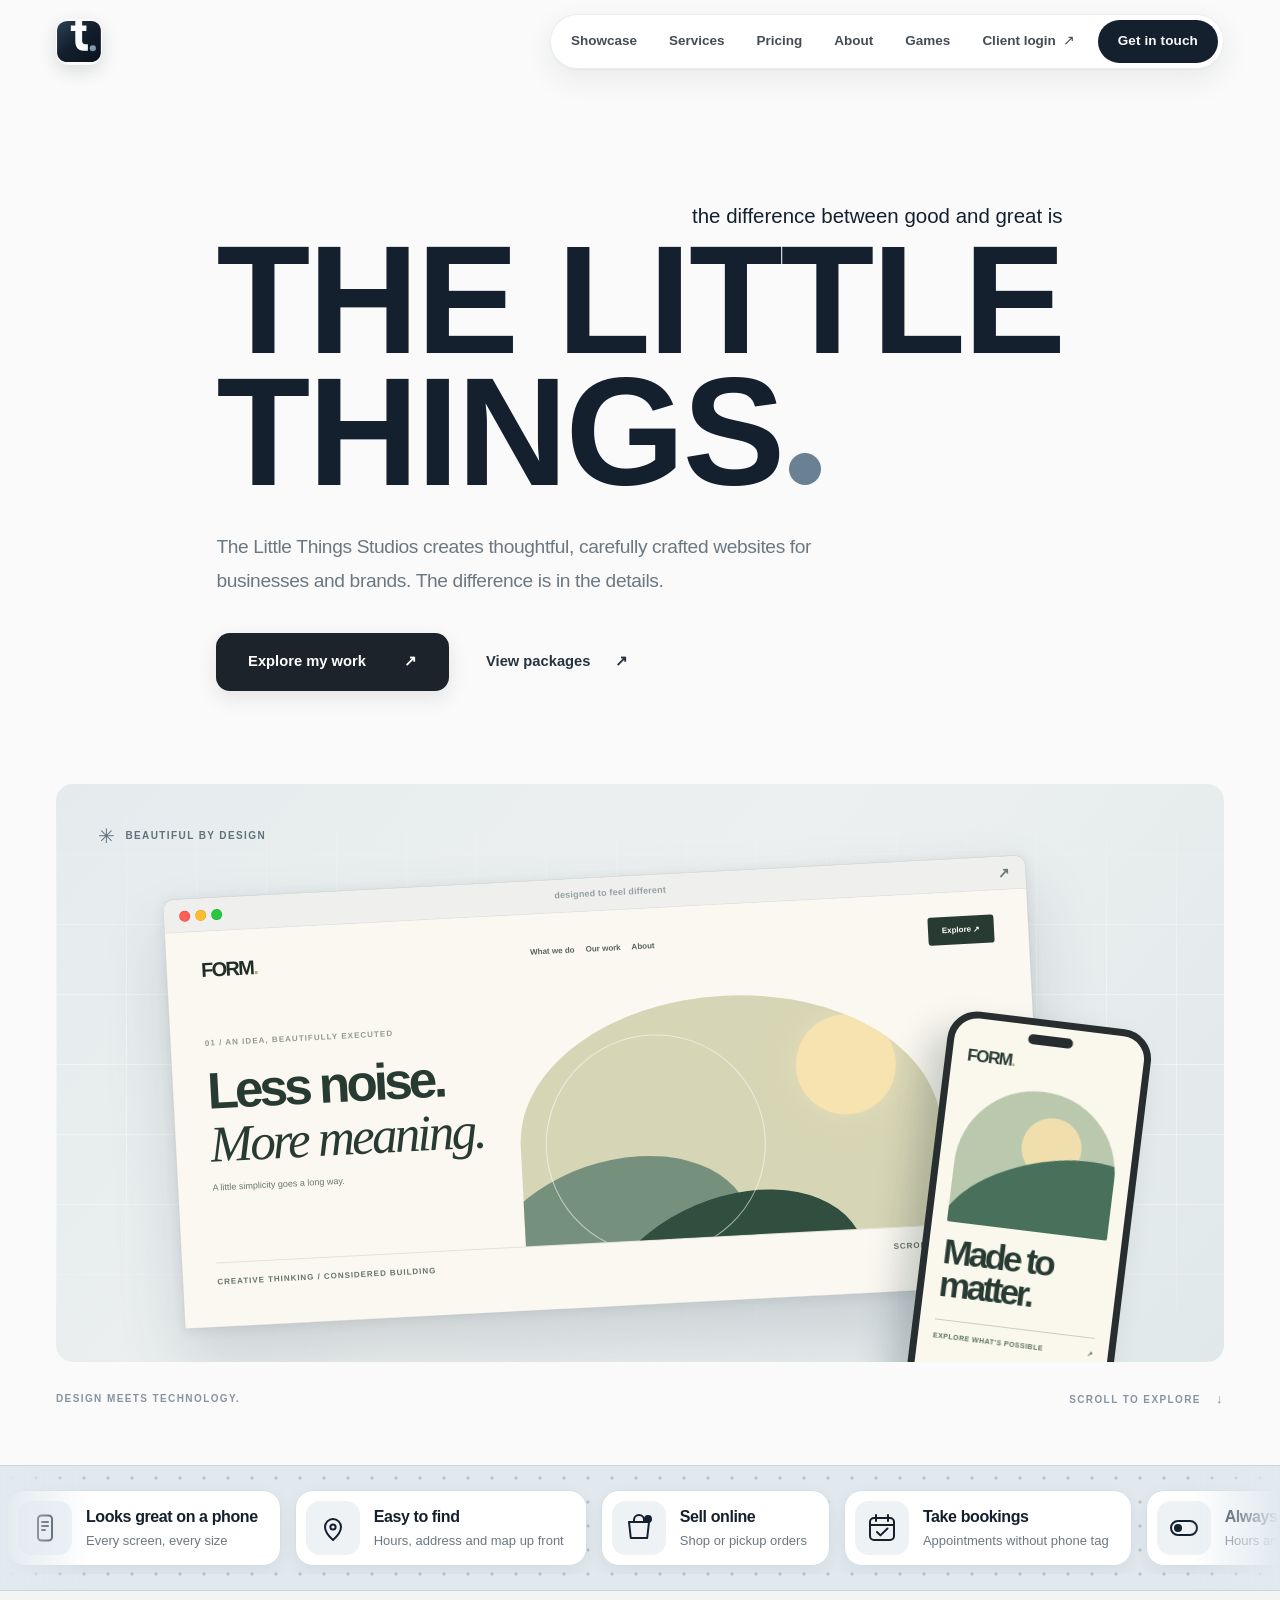
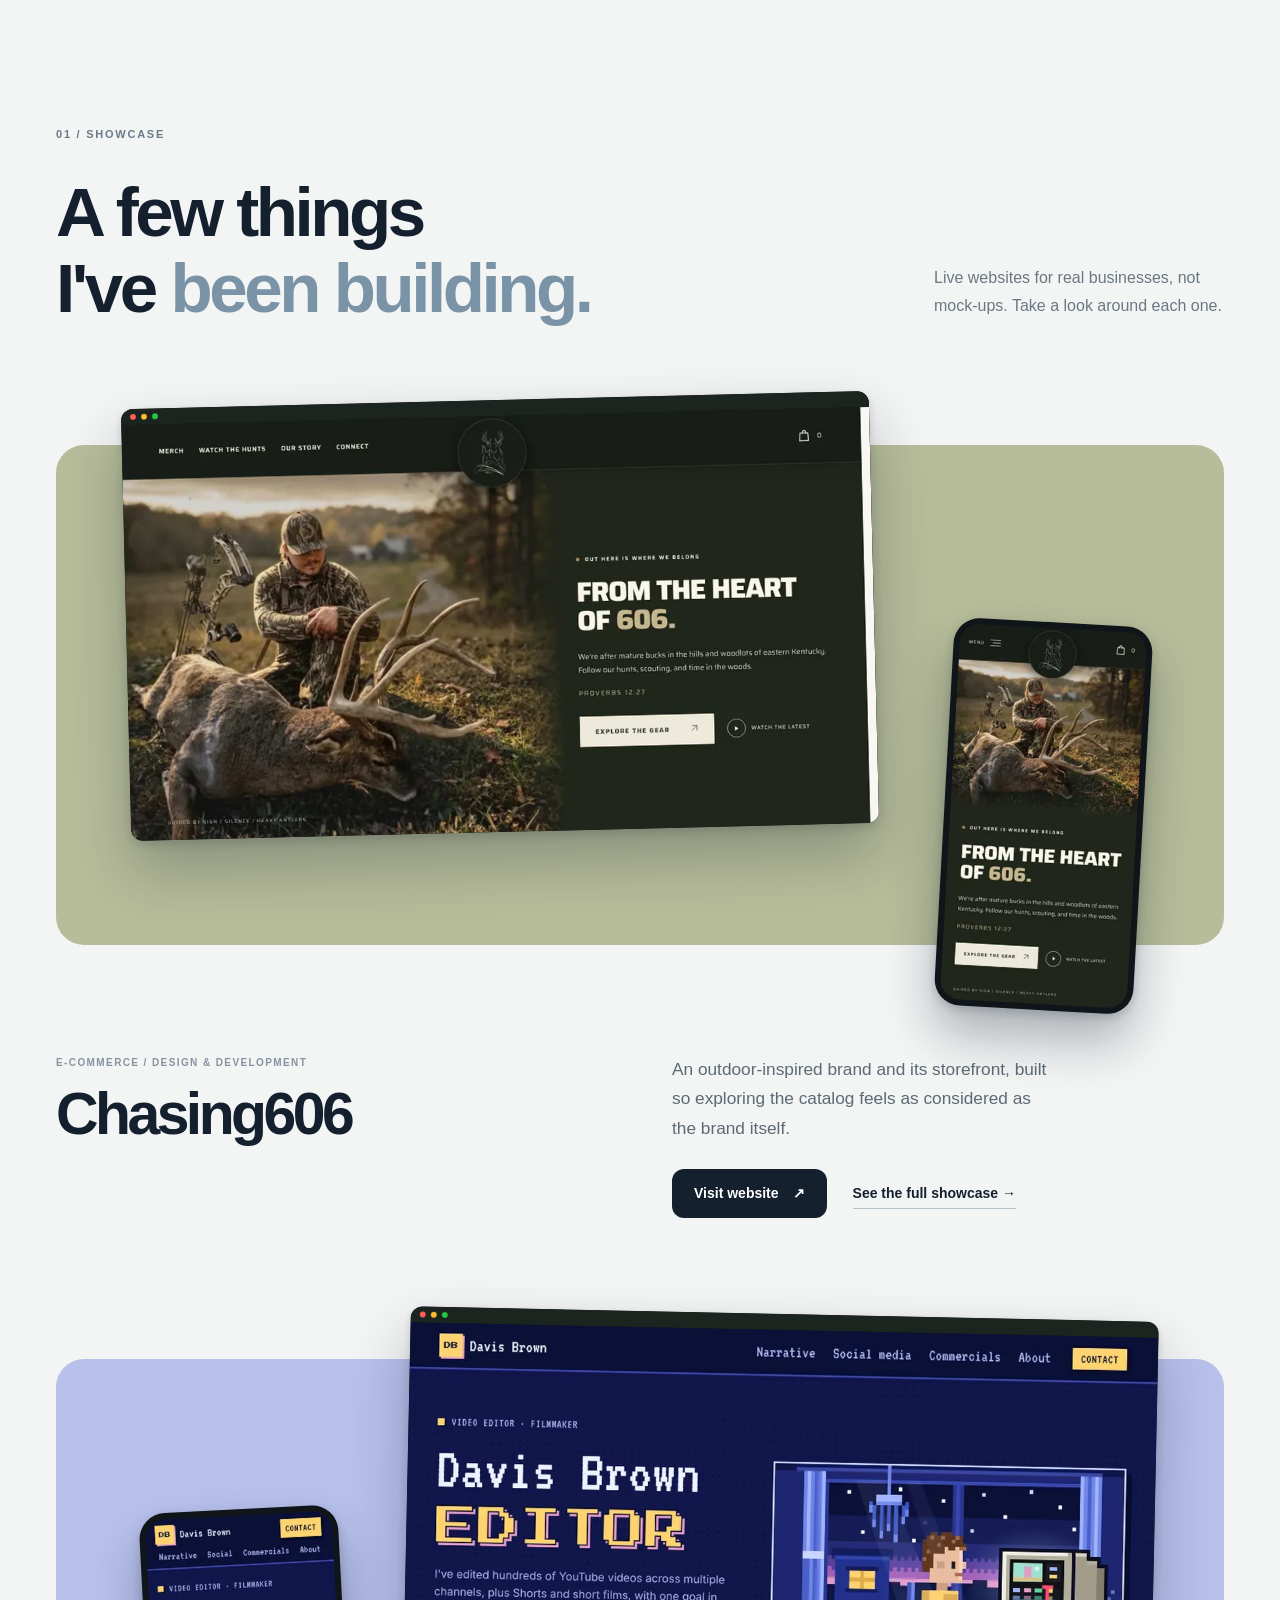
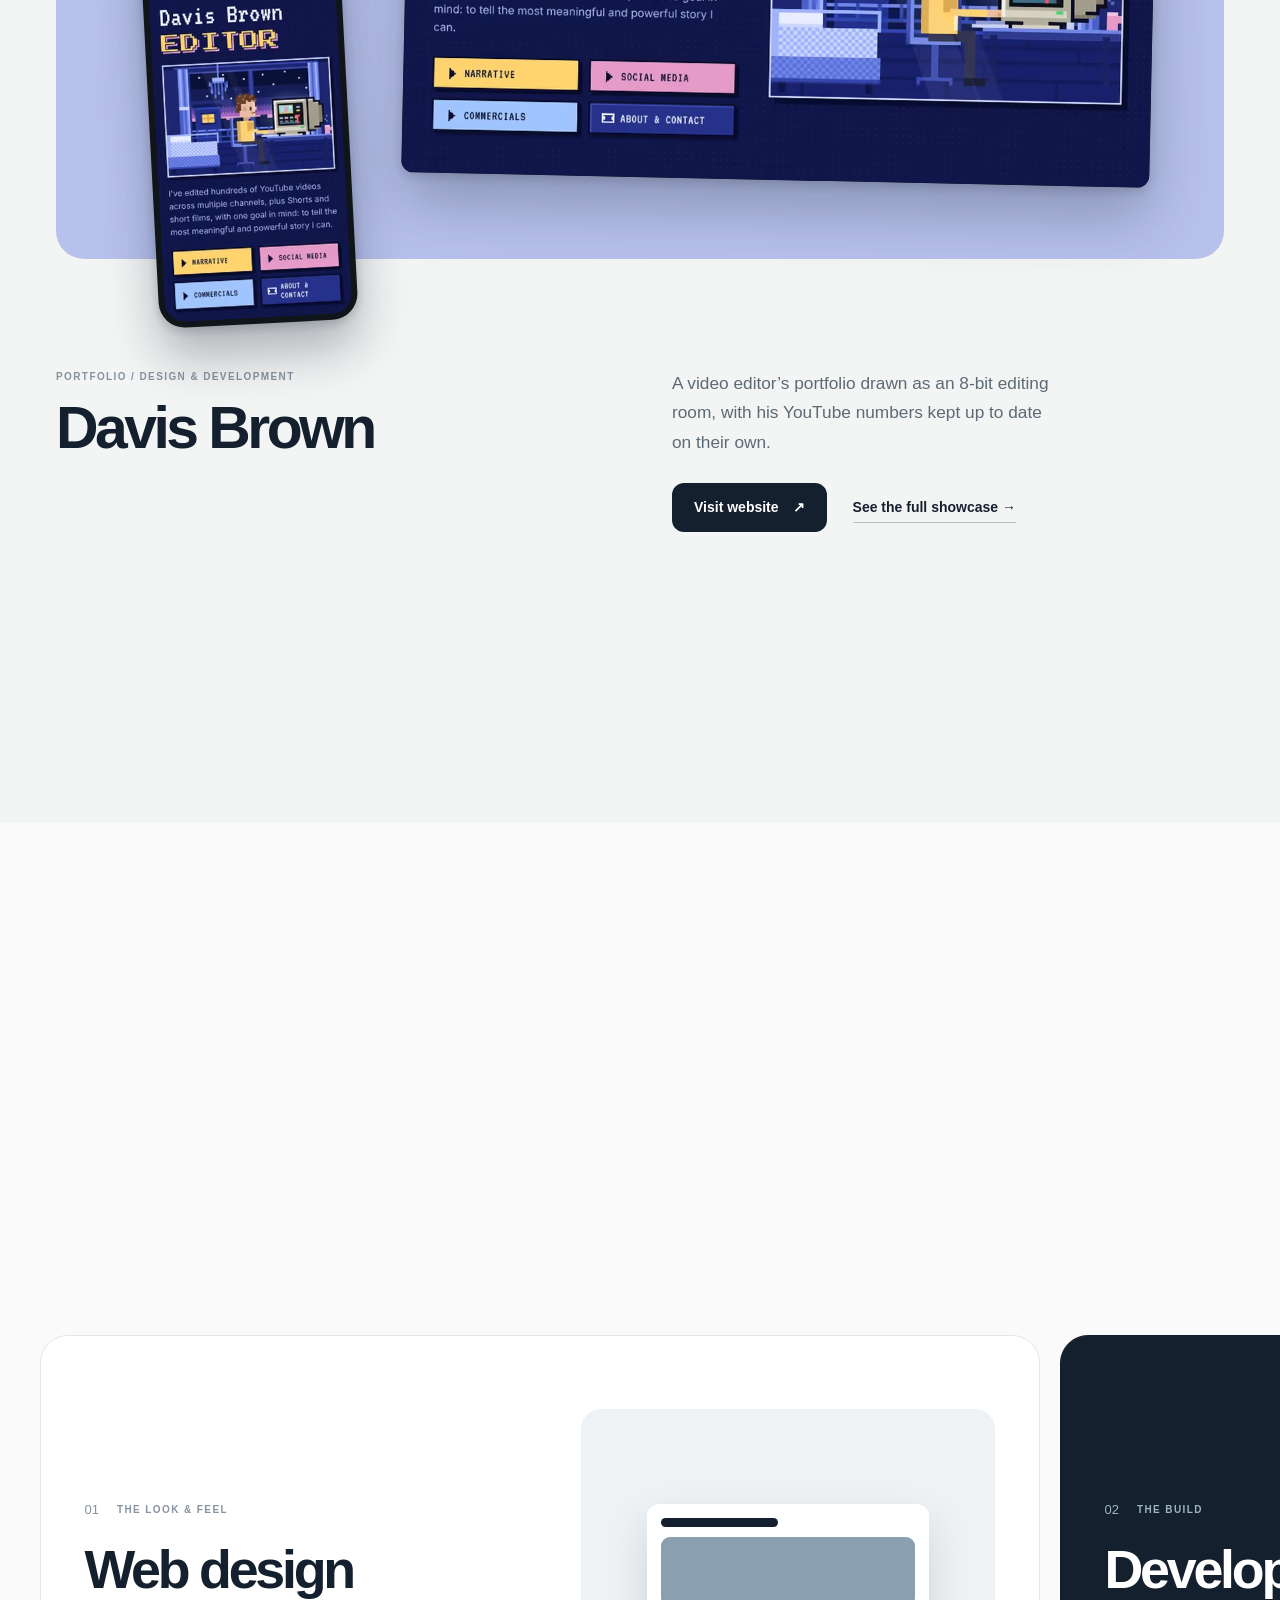
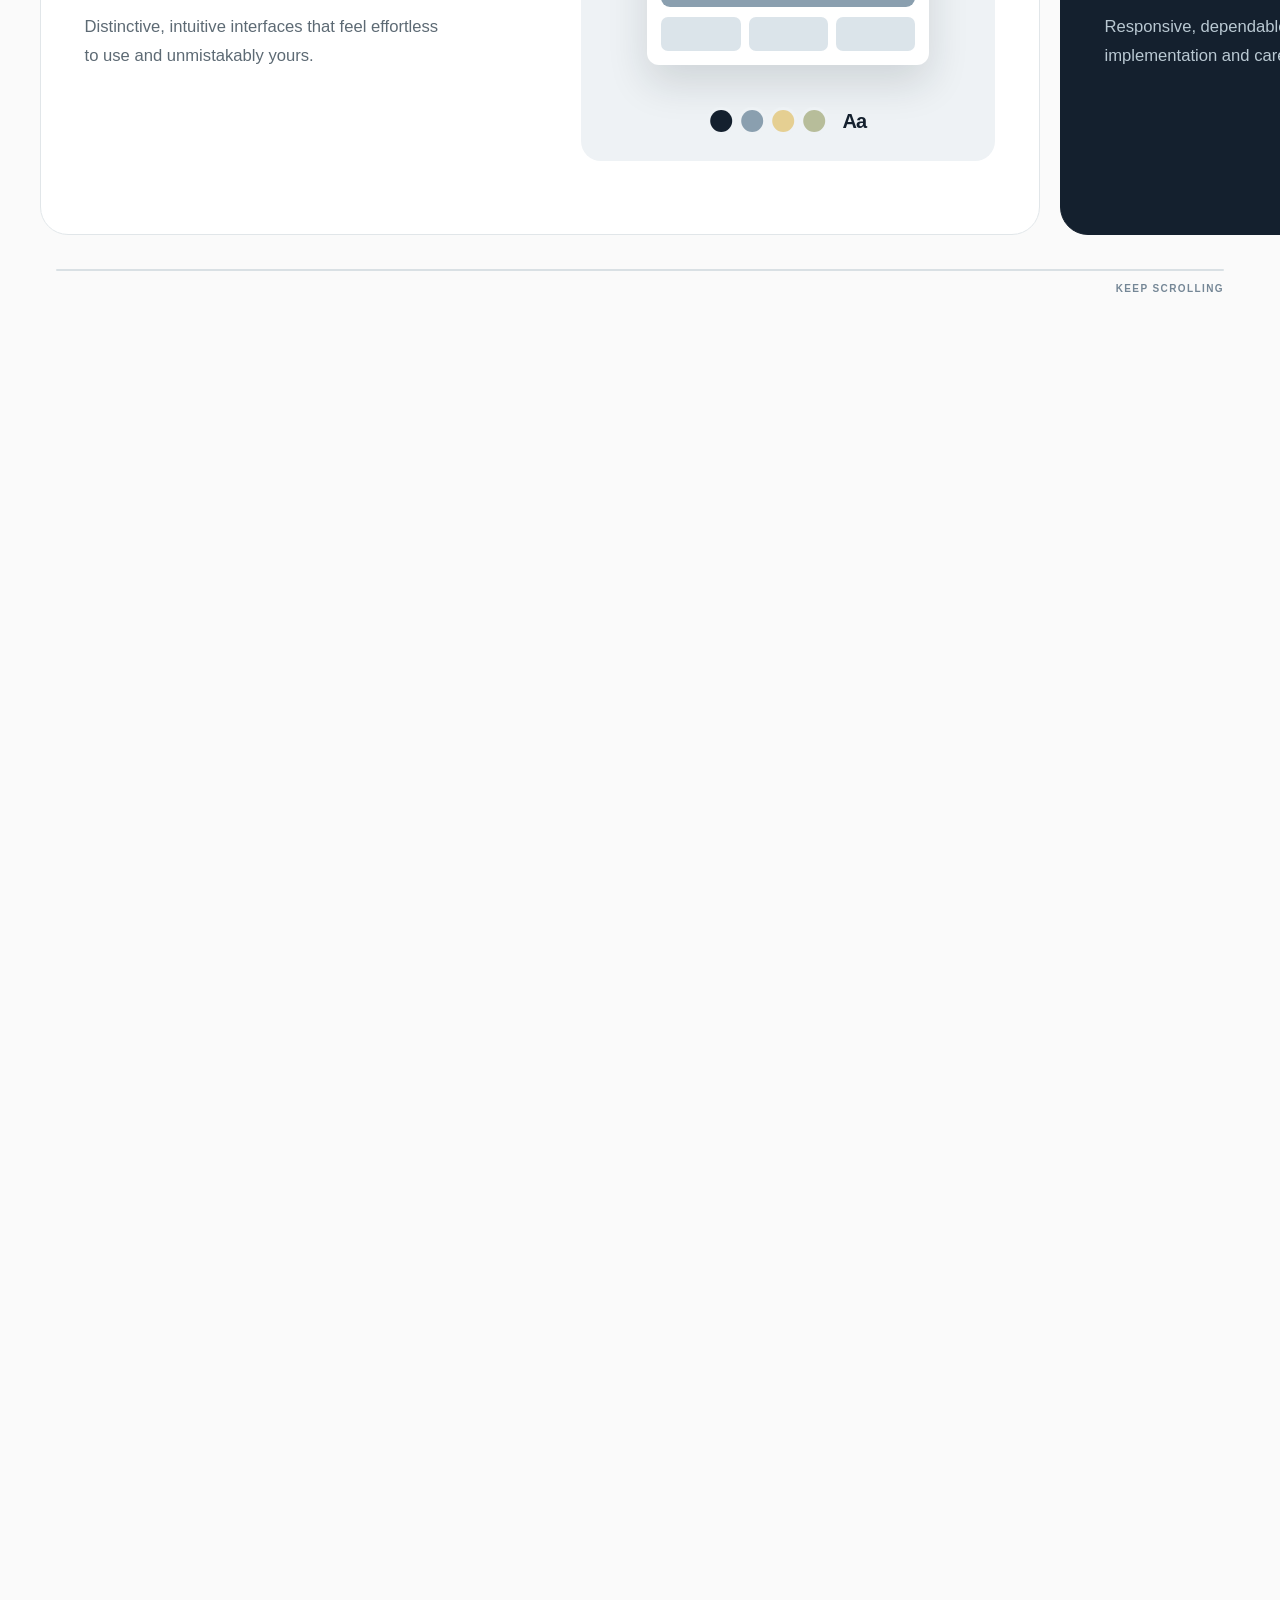
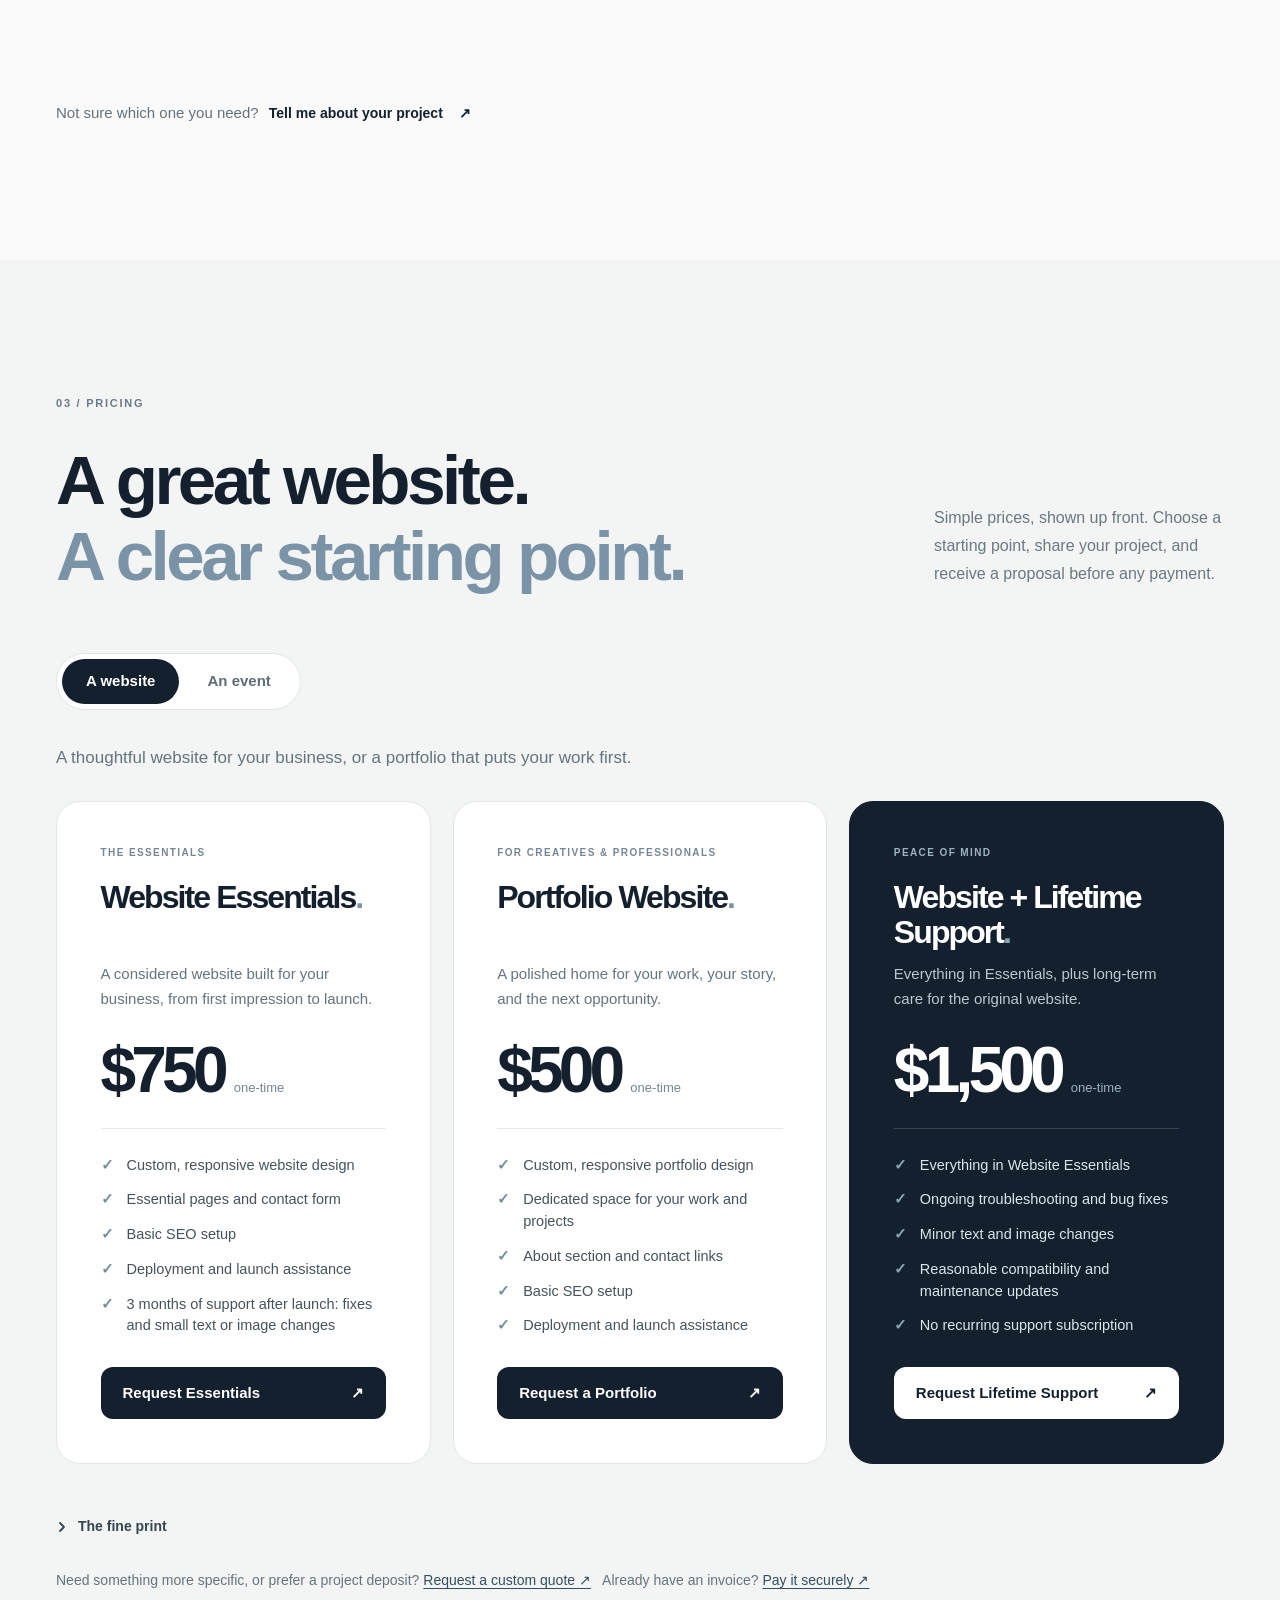
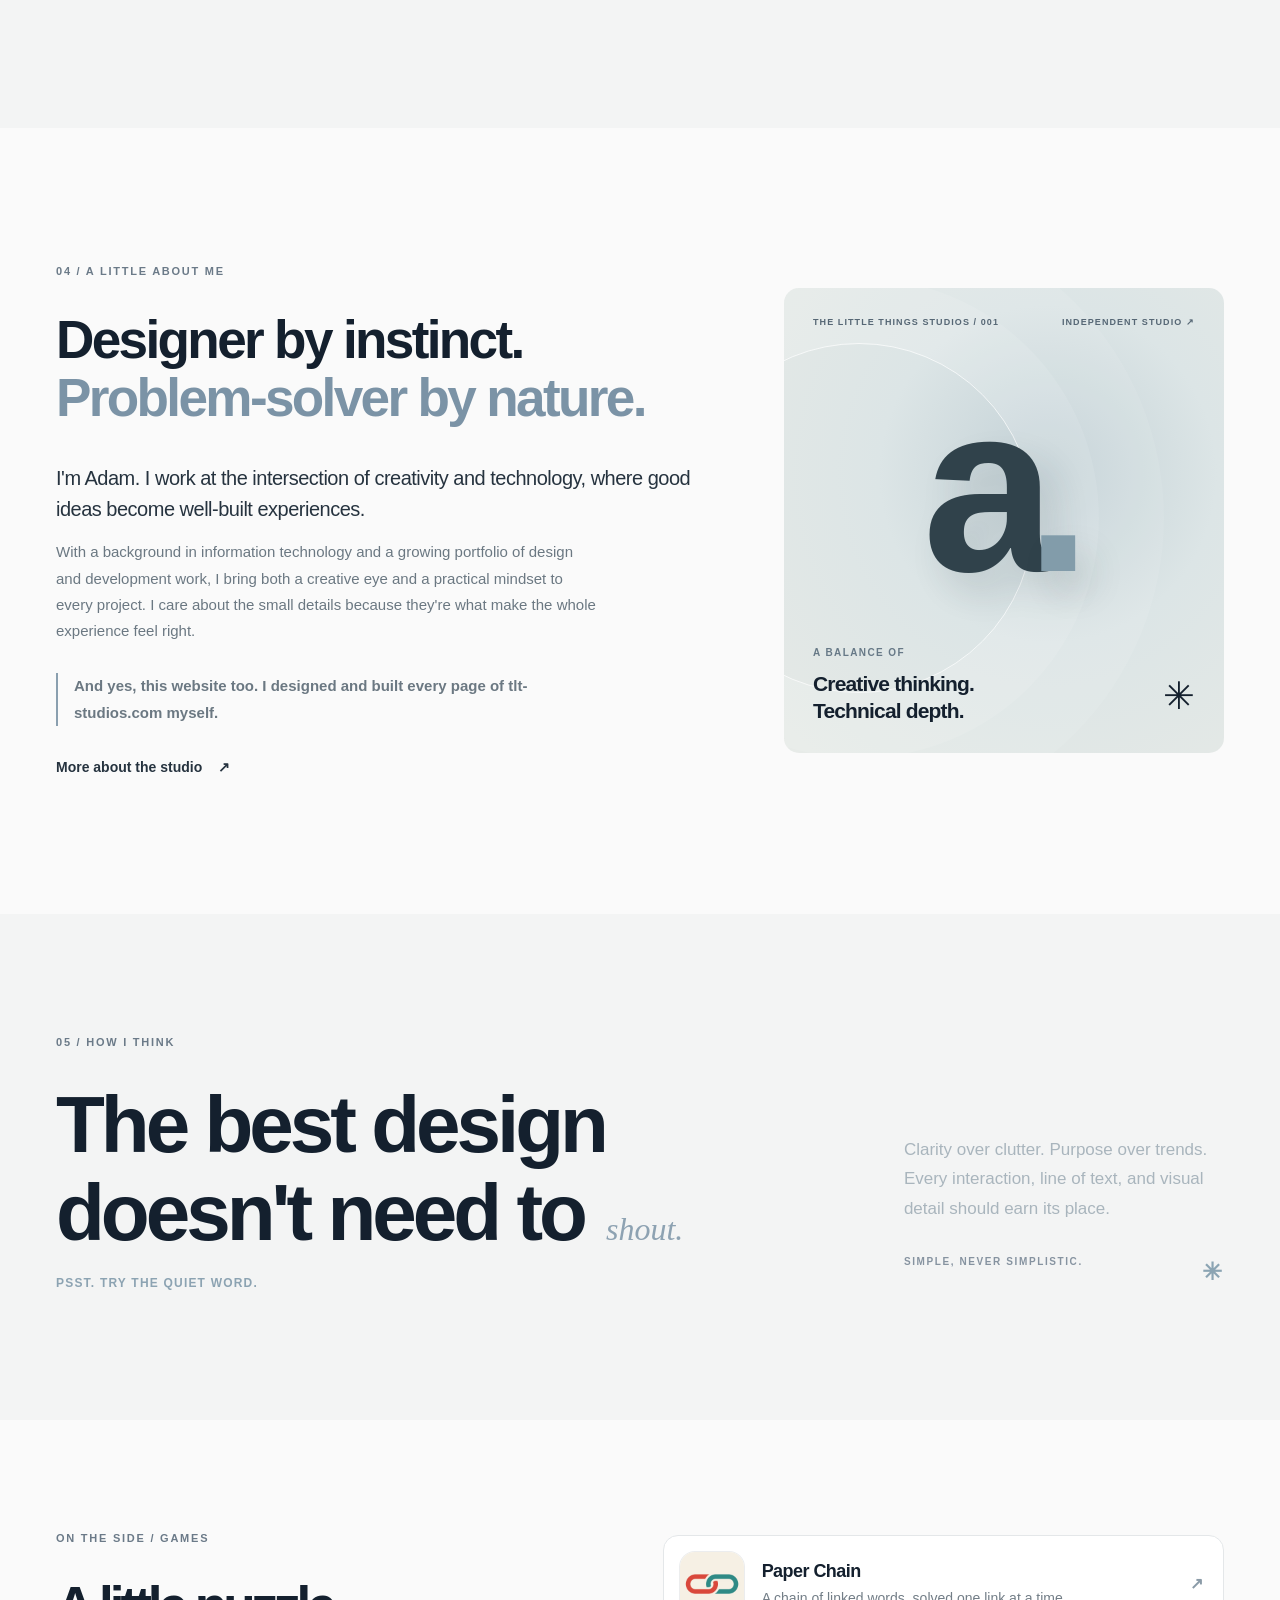
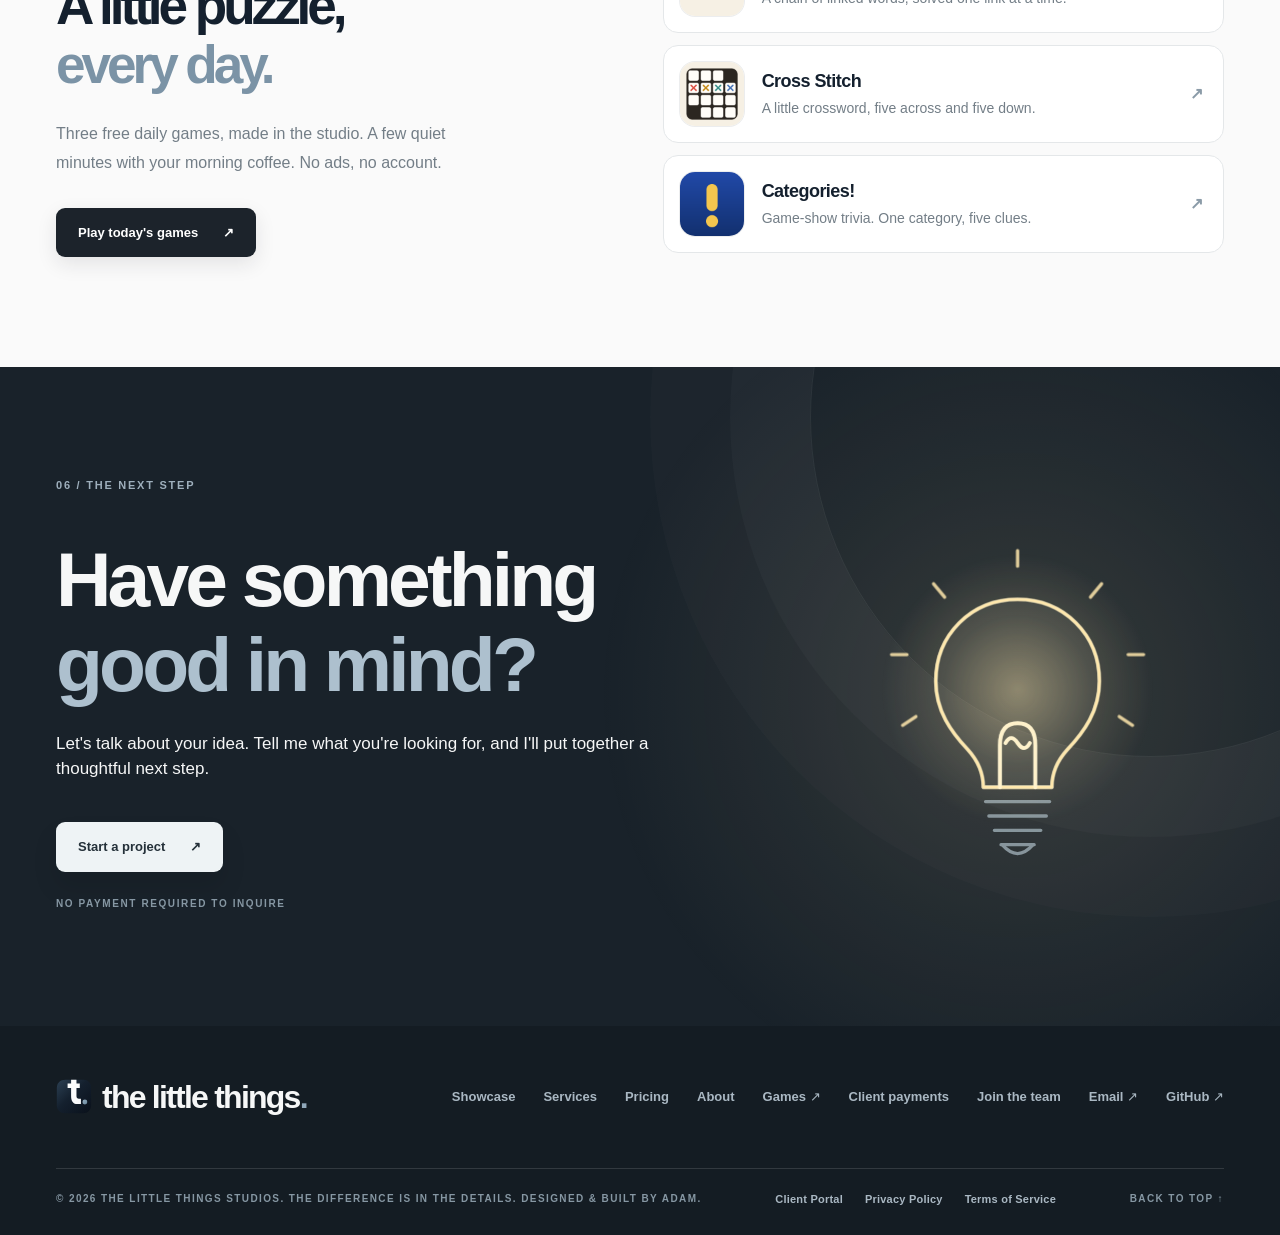
==== commit 149f04a8: "Add Games to the main menu on every page Co-Authored-By: Claude Opus 5.5 <noreply@anthropic.com> Cla" ====
--- a/index.html
+++ b/index.html
@@ -44,6 +44,7 @@
         <a class="nav-link" href="#services">Services</a>
         <a class="nav-link" href="#packages">Pricing</a>
         <a class="nav-link" href="/about.html">About</a>
+        <a class="nav-link" href="#games">Games</a>
         <a class="nav-link nav-contact" href="/contact.html">Get in touch</a>
         <a class="nav-link nav-portal" href="https://portal.tlt-studios.com/">Client login <span aria-hidden="true">↗</span></a>
       </nav>
